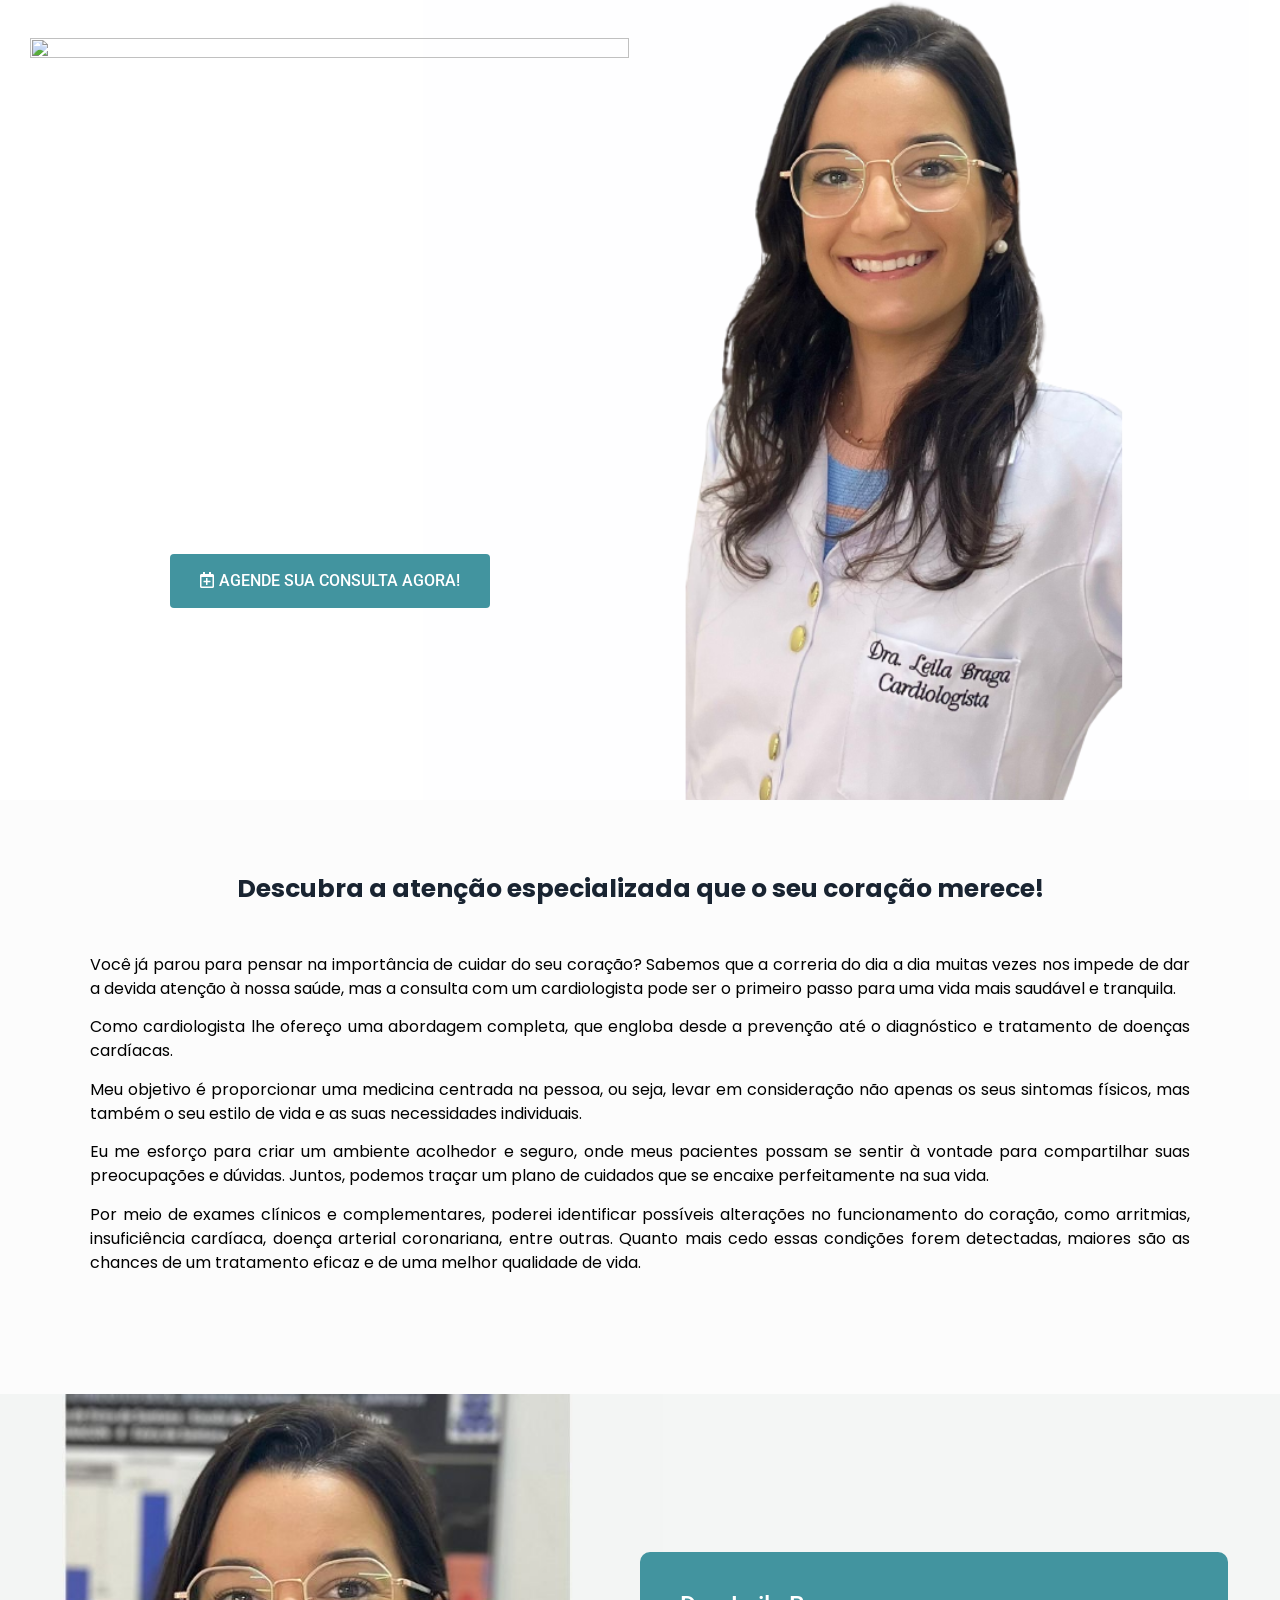
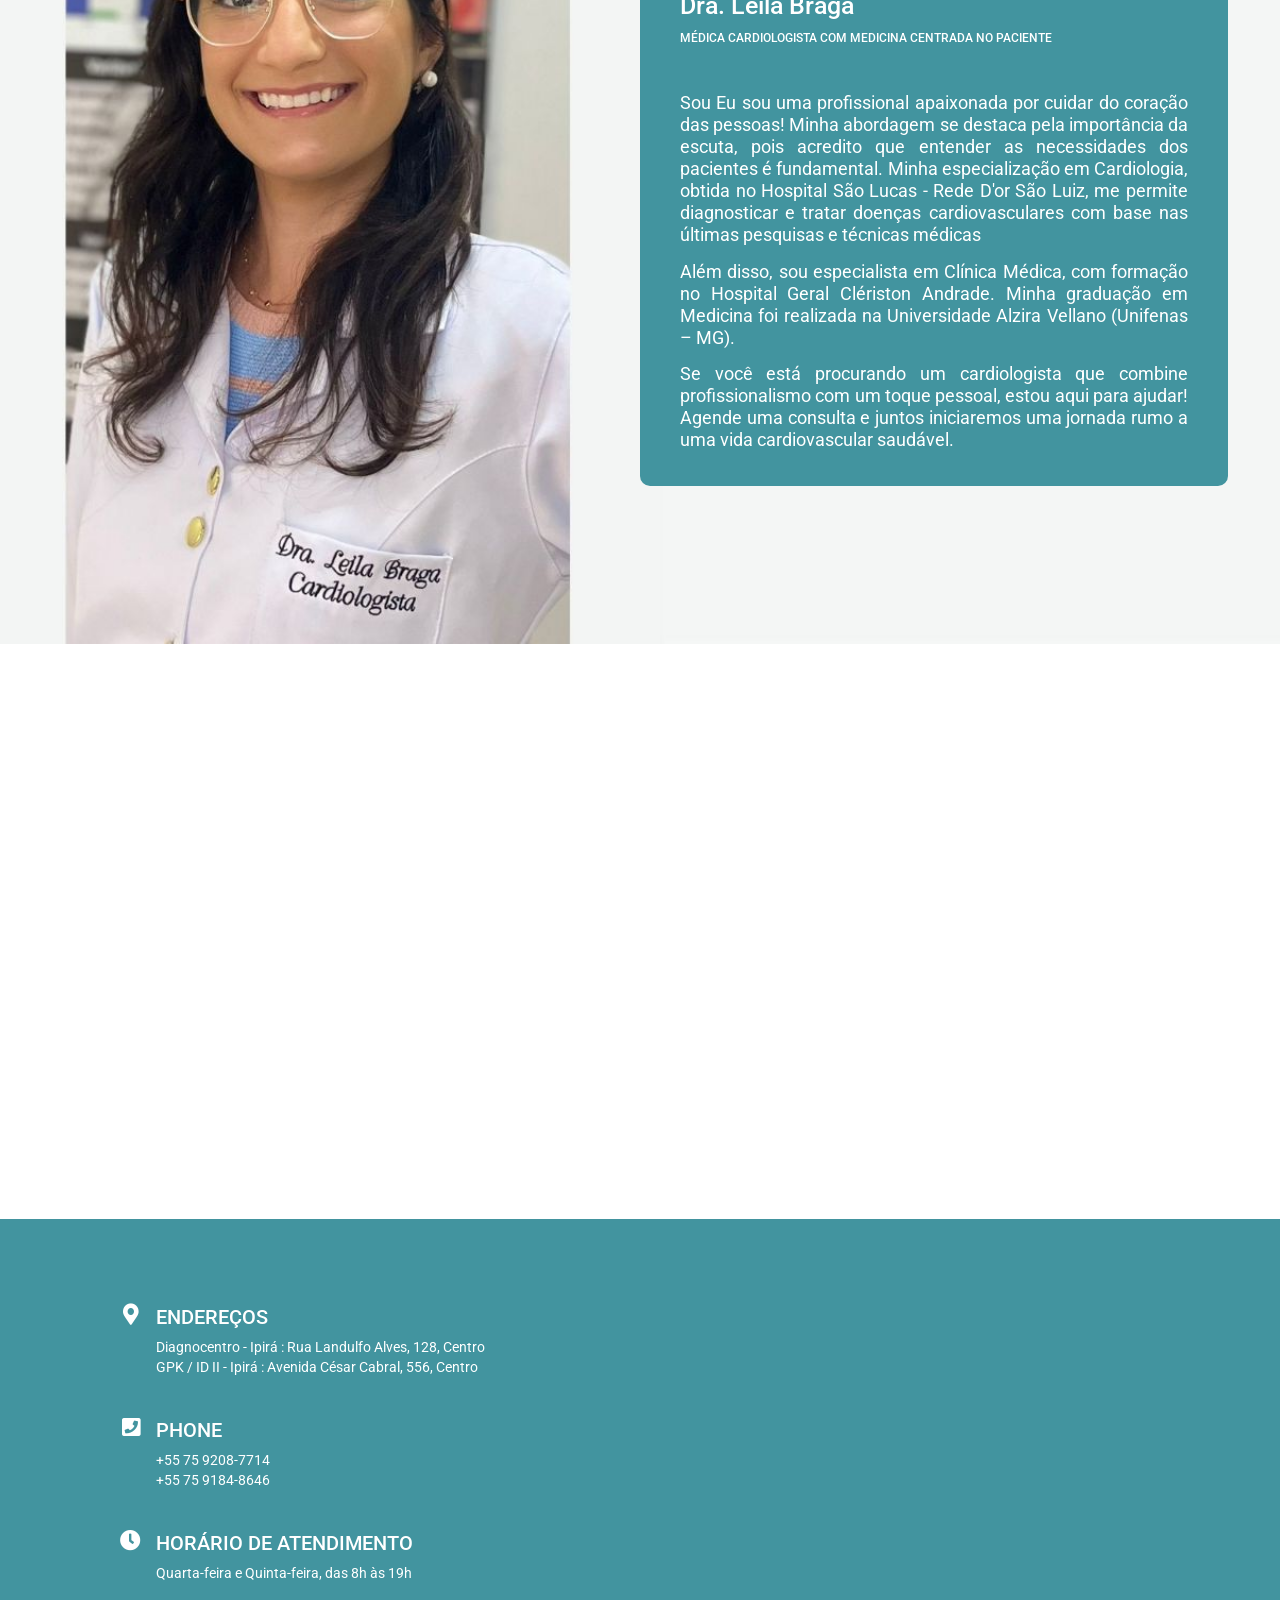
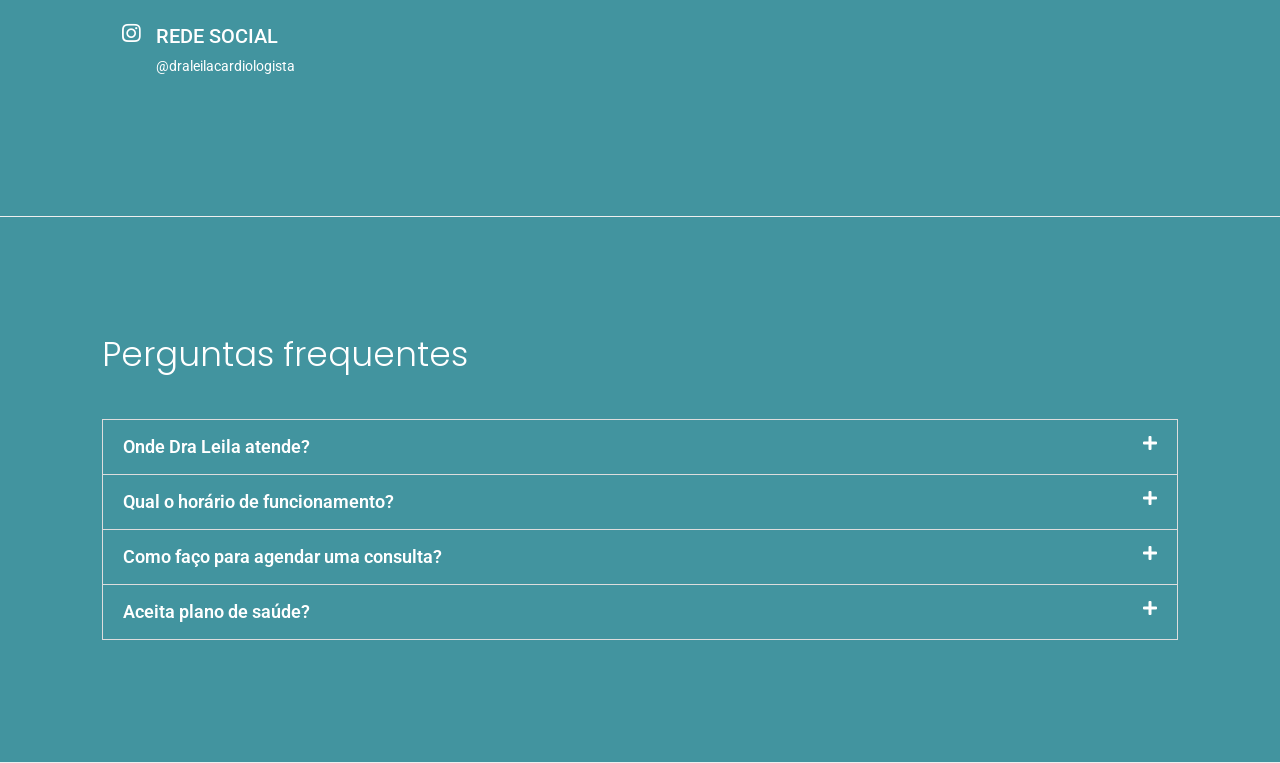
==== index.html @ 4042b824 "added" ====
<!DOCTYPE html>
<html dir="ltr" lang="pt-BR" prefix="og: https://ogp.me/ns#">

<head>
	<meta charset="UTF-8">
	<script>if (navigator.userAgent.match(/MSIE|Internet Explorer/i) || navigator.userAgent.match(/Trident\/7\..*?rv:11/i)) { var href = document.location.href; if (!href.match(/[?&]nowprocket/)) { if (href.indexOf("?") == -1) { if (href.indexOf("#") == -1) { document.location.href = href + "?nowprocket=1" } else { document.location.href = href.replace("#", "?nowprocket=1#") } } else { if (href.indexOf("#") == -1) { document.location.href = href + "&nowprocket=1" } else { document.location.href = href.replace("#", "&nowprocket=1#") } } } }</script>
	<script>class RocketLazyLoadScripts { constructor() { this.triggerEvents = ["keydown", "mousedown", "mousemove", "touchmove", "touchstart", "touchend", "wheel"], this.userEventHandler = this._triggerListener.bind(this), this.touchStartHandler = this._onTouchStart.bind(this), this.touchMoveHandler = this._onTouchMove.bind(this), this.touchEndHandler = this._onTouchEnd.bind(this), this.clickHandler = this._onClick.bind(this), this.interceptedClicks = [], window.addEventListener("pageshow", (e => { this.persisted = e.persisted })), window.addEventListener("DOMContentLoaded", (() => { this._preconnect3rdParties() })), this.delayedScripts = { normal: [], async: [], defer: [] }, this.allJQueries = [] } _addUserInteractionListener(e) { document.hidden ? e._triggerListener() : (this.triggerEvents.forEach((t => window.addEventListener(t, e.userEventHandler, { passive: !0 }))), window.addEventListener("touchstart", e.touchStartHandler, { passive: !0 }), window.addEventListener("mousedown", e.touchStartHandler), document.addEventListener("visibilitychange", e.userEventHandler)) } _removeUserInteractionListener() { this.triggerEvents.forEach((e => window.removeEventListener(e, this.userEventHandler, { passive: !0 }))), document.removeEventListener("visibilitychange", this.userEventHandler) } _onTouchStart(e) { "HTML" !== e.target.tagName && (window.addEventListener("touchend", this.touchEndHandler), window.addEventListener("mouseup", this.touchEndHandler), window.addEventListener("touchmove", this.touchMoveHandler, { passive: !0 }), window.addEventListener("mousemove", this.touchMoveHandler), e.target.addEventListener("click", this.clickHandler), this._renameDOMAttribute(e.target, "onclick", "rocket-onclick")) } _onTouchMove(e) { window.removeEventListener("touchend", this.touchEndHandler), window.removeEventListener("mouseup", this.touchEndHandler), window.removeEventListener("touchmove", this.touchMoveHandler, { passive: !0 }), window.removeEventListener("mousemove", this.touchMoveHandler), e.target.removeEventListener("click", this.clickHandler), this._renameDOMAttribute(e.target, "rocket-onclick", "onclick") } _onTouchEnd(e) { window.removeEventListener("touchend", this.touchEndHandler), window.removeEventListener("mouseup", this.touchEndHandler), window.removeEventListener("touchmove", this.touchMoveHandler, { passive: !0 }), window.removeEventListener("mousemove", this.touchMoveHandler) } _onClick(e) { e.target.removeEventListener("click", this.clickHandler), this._renameDOMAttribute(e.target, "rocket-onclick", "onclick"), this.interceptedClicks.push(e), e.preventDefault(), e.stopPropagation(), e.stopImmediatePropagation() } _replayClicks() { window.removeEventListener("touchstart", this.touchStartHandler, { passive: !0 }), window.removeEventListener("mousedown", this.touchStartHandler), this.interceptedClicks.forEach((e => { e.target.dispatchEvent(new MouseEvent("click", { view: e.view, bubbles: !0, cancelable: !0 })) })) } _renameDOMAttribute(e, t, n) { e.hasAttribute && e.hasAttribute(t) && (event.target.setAttribute(n, event.target.getAttribute(t)), event.target.removeAttribute(t)) } _triggerListener() { this._removeUserInteractionListener(this), "loading" === document.readyState ? document.addEventListener("DOMContentLoaded", this._loadEverythingNow.bind(this)) : this._loadEverythingNow() } _preconnect3rdParties() { let e = []; document.querySelectorAll("script[type=rocketlazyloadscript]").forEach((t => { if (t.hasAttribute("src")) { const n = new URL(t.src).origin; n !== location.origin && e.push({ src: n, crossOrigin: t.crossOrigin || "module" === t.getAttribute("data-rocket-type") }) } })), e = [...new Map(e.map((e => [JSON.stringify(e), e]))).values()], this._batchInjectResourceHints(e, "preconnect") } async _loadEverythingNow() { this.lastBreath = Date.now(), this._delayEventListeners(), this._delayJQueryReady(this), this._handleDocumentWrite(), this._registerAllDelayedScripts(), this._preloadAllScripts(), await this._loadScriptsFromList(this.delayedScripts.normal), await this._loadScriptsFromList(this.delayedScripts.defer), await this._loadScriptsFromList(this.delayedScripts.async); try { await this._triggerDOMContentLoaded(), await this._triggerWindowLoad() } catch (e) { } window.dispatchEvent(new Event("rocket-allScriptsLoaded")), this._replayClicks() } _registerAllDelayedScripts() { document.querySelectorAll("script[type=rocketlazyloadscript]").forEach((e => { e.hasAttribute("src") ? e.hasAttribute("async") && !1 !== e.async ? this.delayedScripts.async.push(e) : e.hasAttribute("defer") && !1 !== e.defer || "module" === e.getAttribute("data-rocket-type") ? this.delayedScripts.defer.push(e) : this.delayedScripts.normal.push(e) : this.delayedScripts.normal.push(e) })) } async _transformScript(e) { return await this._littleBreath(), new Promise((t => { const n = document.createElement("script");[...e.attributes].forEach((e => { let t = e.nodeName; "type" !== t && ("data-rocket-type" === t && (t = "type"), n.setAttribute(t, e.nodeValue)) })), e.hasAttribute("src") ? (n.addEventListener("load", t), n.addEventListener("error", t)) : (n.text = e.text, t()); try { e.parentNode.replaceChild(n, e) } catch (e) { t() } })) } async _loadScriptsFromList(e) { const t = e.shift(); return t ? (await this._transformScript(t), this._loadScriptsFromList(e)) : Promise.resolve() } _preloadAllScripts() { this._batchInjectResourceHints([...this.delayedScripts.normal, ...this.delayedScripts.defer, ...this.delayedScripts.async], "preload") } _batchInjectResourceHints(e, t) { var n = document.createDocumentFragment(); e.forEach((e => { if (e.src) { const i = document.createElement("link"); i.href = e.src, i.rel = t, "preconnect" !== t && (i.as = "script"), e.getAttribute && "module" === e.getAttribute("data-rocket-type") && (i.crossOrigin = !0), e.crossOrigin && (i.crossOrigin = e.crossOrigin), n.appendChild(i) } })), document.head.appendChild(n) } _delayEventListeners() { let e = {}; function t(t, n) { !function (t) { function n(n) { return e[t].eventsToRewrite.indexOf(n) >= 0 ? "rocket-" + n : n } e[t] || (e[t] = { originalFunctions: { add: t.addEventListener, remove: t.removeEventListener }, eventsToRewrite: [] }, t.addEventListener = function () { arguments[0] = n(arguments[0]), e[t].originalFunctions.add.apply(t, arguments) }, t.removeEventListener = function () { arguments[0] = n(arguments[0]), e[t].originalFunctions.remove.apply(t, arguments) }) }(t), e[t].eventsToRewrite.push(n) } function n(e, t) { let n = e[t]; Object.defineProperty(e, t, { get: () => n || function () { }, set(i) { e["rocket" + t] = n = i } }) } t(document, "DOMContentLoaded"), t(window, "DOMContentLoaded"), t(window, "load"), t(window, "pageshow"), t(document, "readystatechange"), n(document, "onreadystatechange"), n(window, "onload"), n(window, "onpageshow") } _delayJQueryReady(e) { let t = window.jQuery; Object.defineProperty(window, "jQuery", { get: () => t, set(n) { if (n && n.fn && !e.allJQueries.includes(n)) { n.fn.ready = n.fn.init.prototype.ready = function (t) { e.domReadyFired ? t.bind(document)(n) : document.addEventListener("rocket-DOMContentLoaded", (() => t.bind(document)(n))) }; const t = n.fn.on; n.fn.on = n.fn.init.prototype.on = function () { if (this[0] === window) { function e(e) { return e.split(" ").map((e => "load" === e || 0 === e.indexOf("load.") ? "rocket-jquery-load" : e)).join(" ") } "string" == typeof arguments[0] || arguments[0] instanceof String ? arguments[0] = e(arguments[0]) : "object" == typeof arguments[0] && Object.keys(arguments[0]).forEach((t => { delete Object.assign(arguments[0], { [e(t)]: arguments[0][t] })[t] })) } return t.apply(this, arguments), this }, e.allJQueries.push(n) } t = n } }) } async _triggerDOMContentLoaded() { this.domReadyFired = !0, await this._littleBreath(), document.dispatchEvent(new Event("rocket-DOMContentLoaded")), await this._littleBreath(), window.dispatchEvent(new Event("rocket-DOMContentLoaded")), await this._littleBreath(), document.dispatchEvent(new Event("rocket-readystatechange")), await this._littleBreath(), document.rocketonreadystatechange && document.rocketonreadystatechange() } async _triggerWindowLoad() { await this._littleBreath(), window.dispatchEvent(new Event("rocket-load")), await this._littleBreath(), window.rocketonload && window.rocketonload(), await this._littleBreath(), this.allJQueries.forEach((e => e(window).trigger("rocket-jquery-load"))), await this._littleBreath(); const e = new Event("rocket-pageshow"); e.persisted = this.persisted, window.dispatchEvent(e), await this._littleBreath(), window.rocketonpageshow && window.rocketonpageshow({ persisted: this.persisted }) } _handleDocumentWrite() { const e = new Map; document.write = document.writeln = function (t) { const n = document.currentScript, i = document.createRange(), r = n.parentElement; let o = e.get(n); void 0 === o && (o = n.nextSibling, e.set(n, o)); const s = document.createDocumentFragment(); i.setStart(s, 0), s.appendChild(i.createContextualFragment(t)), r.insertBefore(s, o) } } async _littleBreath() { Date.now() - this.lastBreath > 45 && (await this._requestAnimFrame(), this.lastBreath = Date.now()) } async _requestAnimFrame() { return document.hidden ? new Promise((e => setTimeout(e))) : new Promise((e => requestAnimationFrame(e))) } static run() { const e = new RocketLazyLoadScripts; e._addUserInteractionListener(e) } } RocketLazyLoadScripts.run();</script>

	<title>Cardiologista - Dra Leila Braga</title>

	<!-- All in One SEO 4.4.0.1 - aioseo.com -->
	<meta name="description"
		content="AGENDE SUA CONSULTA AGORA! Encontre o cuidado especializado que seu coração merece! Sua saúde cardíaca é uma prioridade para mim. Como médica cardiologista, estou aqui para oferecer a você um atendimento de excelência e cuidados personalizados para o seu coração.Entendo a importância de ouvir meus pacientes, compreender suas preocupações e fornecer soluções eficazes. No meu">
	<meta name="robots" content="max-image-preview:large">
	<meta name="generator" content="All in One SEO (AIOSEO) 4.4.0.1">
	<meta property="og:locale" content="pt_BR">
	<meta property="og:site_name" content="Dra Karoliny Ribeiro -">
	<meta property="og:type" content="article">
	<meta property="og:title" content="Cardiologista - Dra Karoliny Ribeiro">
	<meta property="og:description"
		content="AGENDE SUA CONSULTA AGORA! Encontre o cuidado especializado que seu coração merece! Sua saúde cardíaca é uma prioridade para mim. Como médica cardiologista, estou aqui para oferecer a você um atendimento de excelência e cuidados personalizados para o seu coração.Entendo a importância de ouvir meus pacientes, compreender suas preocupações e fornecer soluções eficazes. No meu">
	<meta property="article:published_time" content="2023-06-29T19:36:17+00:00">
	<meta property="article:modified_time" content="2023-06-30T18:51:26+00:00">
	<meta name="twitter:card" content="summary_large_image">
	<meta name="twitter:title" content="Cardiologista - Dra Karoliny Ribeiro">
	<meta name="twitter:description"
		content="AGENDE SUA CONSULTA AGORA! Encontre o cuidado especializado que seu coração merece! Sua saúde cardíaca é uma prioridade para mim. Como médica cardiologista, estou aqui para oferecer a você um atendimento de excelência e cuidados personalizados para o seu coração.Entendo a importância de ouvir meus pacientes, compreender suas preocupações e fornecer soluções eficazes. No meu">
	<script type="application/ld+json" class="aioseo-schema">
			{"@context":"https:\/\/schema.org","@graph":[{"@type":"BreadcrumbList","@id":"https:\/\/drakarolribeiro.com.br\/consulta\/#breadcrumblist","itemListElement":[{"@type":"ListItem","@id":"https:\/\/drakarolribeiro.com.br\/#listItem","position":1,"item":{"@type":"WebPage","@id":"https:\/\/drakarolribeiro.com.br\/","name":"In\u00edcio","description":"Cardiologista em Salvador - BA Voc\u00ea MERECE ter o controle da sua vida. N\u00e3o deixe a sua sa\u00fade te limitar! A minha miss\u00e3o \u00e9 te entregar a sua vida de volta, com muita qualidade, com hipertens\u00e3o e colesterol controlados, bem longe da obesidade! AGENDE SUA CONSULTA AGORA! A sua sa\u00fade n\u00e3o est\u00e1 perdida, voc\u00ea pode","url":"https:\/\/drakarolribeiro.com.br\/"},"nextItem":"https:\/\/drakarolribeiro.com.br\/consulta\/#listItem"},{"@type":"ListItem","@id":"https:\/\/drakarolribeiro.com.br\/consulta\/#listItem","position":2,"item":{"@type":"WebPage","@id":"https:\/\/drakarolribeiro.com.br\/consulta\/","name":"Cardiologista","description":"AGENDE SUA CONSULTA AGORA! Encontre o cuidado especializado que seu cora\u00e7\u00e3o merece! Sua sa\u00fade card\u00edaca \u00e9 uma prioridade para mim. Como m\u00e9dica cardiologista, estou aqui para oferecer a voc\u00ea um atendimento de excel\u00eancia e cuidados personalizados para o seu cora\u00e7\u00e3o.Entendo a import\u00e2ncia de ouvir meus pacientes, compreender suas preocupa\u00e7\u00f5es e fornecer solu\u00e7\u00f5es eficazes. No meu","url":"https:\/\/drakarolribeiro.com.br\/consulta\/"},"previousItem":"https:\/\/drakarolribeiro.com.br\/#listItem"}]},{"@type":"Organization","@id":"https:\/\/drakarolribeiro.com.br\/#organization","name":"Dra Karol Ribeiro","url":"https:\/\/drakarolribeiro.com.br\/"},{"@type":"WebPage","@id":"https:\/\/drakarolribeiro.com.br\/consulta\/#webpage","url":"https:\/\/drakarolribeiro.com.br\/consulta\/","name":"Cardiologista - Dra Karoliny Ribeiro","description":"AGENDE SUA CONSULTA AGORA! Encontre o cuidado especializado que seu cora\u00e7\u00e3o merece! Sua sa\u00fade card\u00edaca \u00e9 uma prioridade para mim. Como m\u00e9dica cardiologista, estou aqui para oferecer a voc\u00ea um atendimento de excel\u00eancia e cuidados personalizados para o seu cora\u00e7\u00e3o.Entendo a import\u00e2ncia de ouvir meus pacientes, compreender suas preocupa\u00e7\u00f5es e fornecer solu\u00e7\u00f5es eficazes. No meu","inLanguage":"pt-BR","isPartOf":{"@id":"https:\/\/drakarolribeiro.com.br\/#website"},"breadcrumb":{"@id":"https:\/\/drakarolribeiro.com.br\/consulta\/#breadcrumblist"},"datePublished":"2023-06-29T19:36:17-03:00","dateModified":"2023-06-30T18:51:26-03:00"},{"@type":"WebSite","@id":"https:\/\/drakarolribeiro.com.br\/#website","url":"https:\/\/drakarolribeiro.com.br\/","name":"Dra Karol Ribeiro","inLanguage":"pt-BR","publisher":{"@id":"https:\/\/drakarolribeiro.com.br\/#organization"}}]}
		</script>
	<!-- All in One SEO -->

	<link rel="dns-prefetch" href="//www.googletagmanager.com">
	<script type="rocketlazyloadscript">
window._wpemojiSettings = {"baseUrl":"https:\/\/s.w.org\/images\/core\/emoji\/14.0.0\/72x72\/","ext":".png","svgUrl":"https:\/\/s.w.org\/images\/core\/emoji\/14.0.0\/svg\/","svgExt":".svg","source":{"concatemoji":"https:\/\/drakarolribeiro.com.br\/wp-includes\/js\/wp-emoji-release.min.js?ver=6.2.2"}};
/*! This file is auto-generated */
!function(e,a,t){var n,r,o,i=a.createElement("canvas"),p=i.getContext&&i.getContext("2d");function s(e,t){p.clearRect(0,0,i.width,i.height),p.fillText(e,0,0);e=i.toDataURL();return p.clearRect(0,0,i.width,i.height),p.fillText(t,0,0),e===i.toDataURL()}function c(e){var t=a.createElement("script");t.src=e,t.defer=t.type="text/javascript",a.getElementsByTagName("head")[0].appendChild(t)}for(o=Array("flag","emoji"),t.supports={everything:!0,everythingExceptFlag:!0},r=0;r<o.length;r++)t.supports[o[r]]=function(e){if(p&&p.fillText)switch(p.textBaseline="top",p.font="600 32px Arial",e){case"flag":return s("\ud83c\udff3\ufe0f\u200d\u26a7\ufe0f","\ud83c\udff3\ufe0f\u200b\u26a7\ufe0f")?!1:!s("\ud83c\uddfa\ud83c\uddf3","\ud83c\uddfa\u200b\ud83c\uddf3")&&!s("\ud83c\udff4\udb40\udc67\udb40\udc62\udb40\udc65\udb40\udc6e\udb40\udc67\udb40\udc7f","\ud83c\udff4\u200b\udb40\udc67\u200b\udb40\udc62\u200b\udb40\udc65\u200b\udb40\udc6e\u200b\udb40\udc67\u200b\udb40\udc7f");case"emoji":return!s("\ud83e\udef1\ud83c\udffb\u200d\ud83e\udef2\ud83c\udfff","\ud83e\udef1\ud83c\udffb\u200b\ud83e\udef2\ud83c\udfff")}return!1}(o[r]),t.supports.everything=t.supports.everything&&t.supports[o[r]],"flag"!==o[r]&&(t.supports.everythingExceptFlag=t.supports.everythingExceptFlag&&t.supports[o[r]]);t.supports.everythingExceptFlag=t.supports.everythingExceptFlag&&!t.supports.flag,t.DOMReady=!1,t.readyCallback=function(){t.DOMReady=!0},t.supports.everything||(n=function(){t.readyCallback()},a.addEventListener?(a.addEventListener("DOMContentLoaded",n,!1),e.addEventListener("load",n,!1)):(e.attachEvent("onload",n),a.attachEvent("onreadystatechange",function(){"complete"===a.readyState&&t.readyCallback()})),(e=t.source||{}).concatemoji?c(e.concatemoji):e.wpemoji&&e.twemoji&&(c(e.twemoji),c(e.wpemoji)))}(window,document,window._wpemojiSettings);
</script>
	<style>
		img.wp-smiley,
		img.emoji {
			display: inline !important;
			border: none !important;
			box-shadow: none !important;
			height: 1em !important;
			width: 1em !important;
			margin: 0 0.07em !important;
			vertical-align: -0.1em !important;
			background: none !important;
			padding: 0 !important;
		}
	</style>
	<link rel="stylesheet" id="wp-block-library-css" href="css/style.min_1.css" media="all">
	<style id="joinchat-button-style-inline-css">
		.wp-block-joinchat-button {
			border: none !important;
			text-align: center
		}

		.wp-block-joinchat-button figure {
			display: table;
			margin: 0 auto;
			padding: 0
		}

		.wp-block-joinchat-button figcaption {
			font: normal normal 400 .6em/2em var(--wp--preset--font-family--system-font, sans-serif);
			margin: 0;
			padding: 0
		}

		.wp-block-joinchat-button .joinchat-button__qr {
			background-color: #fff;
			border: 6px solid #25d366;
			border-radius: 30px;
			box-sizing: content-box;
			display: block;
			height: 200px;
			margin: auto;
			overflow: hidden;
			padding: 10px;
			width: 200px
		}

		.wp-block-joinchat-button .joinchat-button__qr canvas,
		.wp-block-joinchat-button .joinchat-button__qr img {
			display: block;
			margin: auto
		}

		.wp-block-joinchat-button .joinchat-button__link {
			align-items: center;
			background-color: #25d366;
			border: 6px solid #25d366;
			border-radius: 30px;
			display: inline-flex;
			flex-flow: row nowrap;
			justify-content: center;
			line-height: 1.25em;
			margin: 0 auto;
			text-decoration: none
		}

		.wp-block-joinchat-button .joinchat-button__link:before {
			background: transparent var(--joinchat-ico) no-repeat center;
			background-size: 100%;
			content: "";
			display: block;
			height: 1.5em;
			margin: -.75em .75em -.75em 0;
			width: 1.5em
		}

		.wp-block-joinchat-button figure+.joinchat-button__link {
			margin-top: 10px
		}

		@media (orientation:landscape)and (min-height:481px),
		(orientation:portrait)and (min-width:481px) {
			.wp-block-joinchat-button.joinchat-button--qr-only figure+.joinchat-button__link {
				display: none
			}
		}

		@media (max-width:480px),
		(orientation:landscape)and (max-height:480px) {
			.wp-block-joinchat-button figure {
				display: none
			}
		}
	</style>
	<link rel="stylesheet" id="classic-theme-styles-css" href="css/classic-themes.min.css" media="all">
	<style id="global-styles-inline-css">
		body {
			--wp--preset--color--black: #000000;
			--wp--preset--color--cyan-bluish-gray: #abb8c3;
			--wp--preset--color--white: #ffffff;
			--wp--preset--color--pale-pink: #f78da7;
			--wp--preset--color--vivid-red: #cf2e2e;
			--wp--preset--color--luminous-vivid-orange: #ff6900;
			--wp--preset--color--luminous-vivid-amber: #fcb900;
			--wp--preset--color--light-green-cyan: #7bdcb5;
			--wp--preset--color--vivid-green-cyan: #00d084;
			--wp--preset--color--pale-cyan-blue: #8ed1fc;
			--wp--preset--color--vivid-cyan-blue: #0693e3;
			--wp--preset--color--vivid-purple: #9b51e0;
			--wp--preset--gradient--vivid-cyan-blue-to-vivid-purple: linear-gradient(135deg, rgba(6, 147, 227, 1) 0%, rgb(155, 81, 224) 100%);
			--wp--preset--gradient--light-green-cyan-to-vivid-green-cyan: linear-gradient(135deg, rgb(122, 220, 180) 0%, rgb(0, 208, 130) 100%);
			--wp--preset--gradient--luminous-vivid-amber-to-luminous-vivid-orange: linear-gradient(135deg, rgba(252, 185, 0, 1) 0%, rgba(255, 105, 0, 1) 100%);
			--wp--preset--gradient--luminous-vivid-orange-to-vivid-red: linear-gradient(135deg, rgba(255, 105, 0, 1) 0%, rgb(207, 46, 46) 100%);
			--wp--preset--gradient--very-light-gray-to-cyan-bluish-gray: linear-gradient(135deg, rgb(238, 238, 238) 0%, rgb(169, 184, 195) 100%);
			--wp--preset--gradient--cool-to-warm-spectrum: linear-gradient(135deg, rgb(74, 234, 220) 0%, rgb(151, 120, 209) 20%, rgb(207, 42, 186) 40%, rgb(238, 44, 130) 60%, rgb(251, 105, 98) 80%, rgb(254, 248, 76) 100%);
			--wp--preset--gradient--blush-light-purple: linear-gradient(135deg, rgb(255, 206, 236) 0%, rgb(152, 150, 240) 100%);
			--wp--preset--gradient--blush-bordeaux: linear-gradient(135deg, rgb(254, 205, 165) 0%, rgb(254, 45, 45) 50%, rgb(107, 0, 62) 100%);
			--wp--preset--gradient--luminous-dusk: linear-gradient(135deg, rgb(255, 203, 112) 0%, rgb(199, 81, 192) 50%, rgb(65, 88, 208) 100%);
			--wp--preset--gradient--pale-ocean: linear-gradient(135deg, rgb(255, 245, 203) 0%, rgb(182, 227, 212) 50%, rgb(51, 167, 181) 100%);
			--wp--preset--gradient--electric-grass: linear-gradient(135deg, rgb(202, 248, 128) 0%, rgb(113, 206, 126) 100%);
			--wp--preset--gradient--midnight: linear-gradient(135deg, rgb(2, 3, 129) 0%, rgb(40, 116, 252) 100%);
			--wp--preset--duotone--dark-grayscale: url('consulta.html#wp-duotone-dark-grayscale');
			--wp--preset--duotone--grayscale: url('consulta.html#wp-duotone-grayscale');
			--wp--preset--duotone--purple-yellow: url('consulta.html#wp-duotone-purple-yellow');
			--wp--preset--duotone--blue-red: url('consulta.html#wp-duotone-blue-red');
			--wp--preset--duotone--midnight: url('consulta.html#wp-duotone-midnight');
			--wp--preset--duotone--magenta-yellow: url('consulta.html#wp-duotone-magenta-yellow');
			--wp--preset--duotone--purple-green: url('consulta.html#wp-duotone-purple-green');
			--wp--preset--duotone--blue-orange: url('consulta.html#wp-duotone-blue-orange');
			--wp--preset--font-size--small: 13px;
			--wp--preset--font-size--medium: 20px;
			--wp--preset--font-size--large: 36px;
			--wp--preset--font-size--x-large: 42px;
			--wp--preset--spacing--20: 0.44rem;
			--wp--preset--spacing--30: 0.67rem;
			--wp--preset--spacing--40: 1rem;
			--wp--preset--spacing--50: 1.5rem;
			--wp--preset--spacing--60: 2.25rem;
			--wp--preset--spacing--70: 3.38rem;
			--wp--preset--spacing--80: 5.06rem;
			--wp--preset--shadow--natural: 6px 6px 9px rgba(0, 0, 0, 0.2);
			--wp--preset--shadow--deep: 12px 12px 50px rgba(0, 0, 0, 0.4);
			--wp--preset--shadow--sharp: 6px 6px 0px rgba(0, 0, 0, 0.2);
			--wp--preset--shadow--outlined: 6px 6px 0px -3px rgba(255, 255, 255, 1), 6px 6px rgba(0, 0, 0, 1);
			--wp--preset--shadow--crisp: 6px 6px 0px rgba(0, 0, 0, 1);
		}

		:where(.is-layout-flex) {
			gap: 0.5em;
		}

		body .is-layout-flow>.alignleft {
			float: left;
			margin-inline-start: 0;
			margin-inline-end: 2em;
		}

		body .is-layout-flow>.alignright {
			float: right;
			margin-inline-start: 2em;
			margin-inline-end: 0;
		}

		body .is-layout-flow>.aligncenter {
			margin-left: auto !important;
			margin-right: auto !important;
		}

		body .is-layout-constrained>.alignleft {
			float: left;
			margin-inline-start: 0;
			margin-inline-end: 2em;
		}

		body .is-layout-constrained>.alignright {
			float: right;
			margin-inline-start: 2em;
			margin-inline-end: 0;
		}

		body .is-layout-constrained>.aligncenter {
			margin-left: auto !important;
			margin-right: auto !important;
		}

		body .is-layout-constrained> :where(:not(.alignleft):not(.alignright):not(.alignfull)) {
			max-width: var(--wp--style--global--content-size);
			margin-left: auto !important;
			margin-right: auto !important;
		}

		body .is-layout-constrained>.alignwide {
			max-width: var(--wp--style--global--wide-size);
		}

		body .is-layout-flex {
			display: flex;
		}

		body .is-layout-flex {
			flex-wrap: wrap;
			align-items: center;
		}

		body .is-layout-flex>* {
			margin: 0;
		}

		:where(.wp-block-columns.is-layout-flex) {
			gap: 2em;
		}

		.has-black-color {
			color: var(--wp--preset--color--black) !important;
		}

		.has-cyan-bluish-gray-color {
			color: var(--wp--preset--color--cyan-bluish-gray) !important;
		}

		.has-white-color {
			color: var(--wp--preset--color--white) !important;
		}

		.has-pale-pink-color {
			color: var(--wp--preset--color--pale-pink) !important;
		}

		.has-vivid-red-color {
			color: var(--wp--preset--color--vivid-red) !important;
		}

		.has-luminous-vivid-orange-color {
			color: var(--wp--preset--color--luminous-vivid-orange) !important;
		}

		.has-luminous-vivid-amber-color {
			color: var(--wp--preset--color--luminous-vivid-amber) !important;
		}

		.has-light-green-cyan-color {
			color: var(--wp--preset--color--light-green-cyan) !important;
		}

		.has-vivid-green-cyan-color {
			color: var(--wp--preset--color--vivid-green-cyan) !important;
		}

		.has-pale-cyan-blue-color {
			color: var(--wp--preset--color--pale-cyan-blue) !important;
		}

		.has-vivid-cyan-blue-color {
			color: var(--wp--preset--color--vivid-cyan-blue) !important;
		}

		.has-vivid-purple-color {
			color: var(--wp--preset--color--vivid-purple) !important;
		}

		.has-black-background-color {
			background-color: var(--wp--preset--color--black) !important;
		}

		.has-cyan-bluish-gray-background-color {
			background-color: var(--wp--preset--color--cyan-bluish-gray) !important;
		}

		.has-white-background-color {
			background-color: var(--wp--preset--color--white) !important;
		}

		.has-pale-pink-background-color {
			background-color: var(--wp--preset--color--pale-pink) !important;
		}

		.has-vivid-red-background-color {
			background-color: var(--wp--preset--color--vivid-red) !important;
		}

		.has-luminous-vivid-orange-background-color {
			background-color: var(--wp--preset--color--luminous-vivid-orange) !important;
		}

		.has-luminous-vivid-amber-background-color {
			background-color: var(--wp--preset--color--luminous-vivid-amber) !important;
		}

		.has-light-green-cyan-background-color {
			background-color: var(--wp--preset--color--light-green-cyan) !important;
		}

		.has-vivid-green-cyan-background-color {
			background-color: var(--wp--preset--color--vivid-green-cyan) !important;
		}

		.has-pale-cyan-blue-background-color {
			background-color: var(--wp--preset--color--pale-cyan-blue) !important;
		}

		.has-vivid-cyan-blue-background-color {
			background-color: var(--wp--preset--color--vivid-cyan-blue) !important;
		}

		.has-vivid-purple-background-color {
			background-color: var(--wp--preset--color--vivid-purple) !important;
		}

		.has-black-border-color {
			border-color: var(--wp--preset--color--black) !important;
		}

		.has-cyan-bluish-gray-border-color {
			border-color: var(--wp--preset--color--cyan-bluish-gray) !important;
		}

		.has-white-border-color {
			border-color: var(--wp--preset--color--white) !important;
		}

		.has-pale-pink-border-color {
			border-color: var(--wp--preset--color--pale-pink) !important;
		}

		.has-vivid-red-border-color {
			border-color: var(--wp--preset--color--vivid-red) !important;
		}

		.has-luminous-vivid-orange-border-color {
			border-color: var(--wp--preset--color--luminous-vivid-orange) !important;
		}

		.has-luminous-vivid-amber-border-color {
			border-color: var(--wp--preset--color--luminous-vivid-amber) !important;
		}

		.has-light-green-cyan-border-color {
			border-color: var(--wp--preset--color--light-green-cyan) !important;
		}

		.has-vivid-green-cyan-border-color {
			border-color: var(--wp--preset--color--vivid-green-cyan) !important;
		}

		.has-pale-cyan-blue-border-color {
			border-color: var(--wp--preset--color--pale-cyan-blue) !important;
		}

		.has-vivid-cyan-blue-border-color {
			border-color: var(--wp--preset--color--vivid-cyan-blue) !important;
		}

		.has-vivid-purple-border-color {
			border-color: var(--wp--preset--color--vivid-purple) !important;
		}

		.has-vivid-cyan-blue-to-vivid-purple-gradient-background {
			background: var(--wp--preset--gradient--vivid-cyan-blue-to-vivid-purple) !important;
		}

		.has-light-green-cyan-to-vivid-green-cyan-gradient-background {
			background: var(--wp--preset--gradient--light-green-cyan-to-vivid-green-cyan) !important;
		}

		.has-luminous-vivid-amber-to-luminous-vivid-orange-gradient-background {
			background: var(--wp--preset--gradient--luminous-vivid-amber-to-luminous-vivid-orange) !important;
		}

		.has-luminous-vivid-orange-to-vivid-red-gradient-background {
			background: var(--wp--preset--gradient--luminous-vivid-orange-to-vivid-red) !important;
		}

		.has-very-light-gray-to-cyan-bluish-gray-gradient-background {
			background: var(--wp--preset--gradient--very-light-gray-to-cyan-bluish-gray) !important;
		}

		.has-cool-to-warm-spectrum-gradient-background {
			background: var(--wp--preset--gradient--cool-to-warm-spectrum) !important;
		}

		.has-blush-light-purple-gradient-background {
			background: var(--wp--preset--gradient--blush-light-purple) !important;
		}

		.has-blush-bordeaux-gradient-background {
			background: var(--wp--preset--gradient--blush-bordeaux) !important;
		}

		.has-luminous-dusk-gradient-background {
			background: var(--wp--preset--gradient--luminous-dusk) !important;
		}

		.has-pale-ocean-gradient-background {
			background: var(--wp--preset--gradient--pale-ocean) !important;
		}

		.has-electric-grass-gradient-background {
			background: var(--wp--preset--gradient--electric-grass) !important;
		}

		.has-midnight-gradient-background {
			background: var(--wp--preset--gradient--midnight) !important;
		}

		.has-small-font-size {
			font-size: var(--wp--preset--font-size--small) !important;
		}

		.has-medium-font-size {
			font-size: var(--wp--preset--font-size--medium) !important;
		}

		.has-large-font-size {
			font-size: var(--wp--preset--font-size--large) !important;
		}

		.has-x-large-font-size {
			font-size: var(--wp--preset--font-size--x-large) !important;
		}

		.wp-block-navigation a:where(:not(.wp-element-button)) {
			color: inherit;
		}

		:where(.wp-block-columns.is-layout-flex) {
			gap: 2em;
		}

		.wp-block-pullquote {
			font-size: 1.5em;
			line-height: 1.6;
		}
	</style>
	<link rel="stylesheet" id="bookly-ladda.min.css-css" href="css/ladda.min.css" media="all">
	<link data-minify="1" rel="stylesheet" id="bookly-picker.classic.css-css" href="css/picker.classic.css" media="all">
	<link data-minify="1" rel="stylesheet" id="bookly-picker.classic.date.css-css" href="css/picker.classic.date.css"
		media="all">
	<link data-minify="1" rel="stylesheet" id="bookly-intlTelInput.css-css" href="css/intlTelInput.css" media="all">
	<link data-minify="1" rel="stylesheet" id="bookly-bookly-main.css-css" href="css/bookly-main.css" media="all">
	<link rel="stylesheet" id="hello-elementor-css" href="css/style.min.css" media="all">
	<link rel="stylesheet" id="hello-elementor-theme-style-css" href="css/theme.min.css" media="all">
	<link rel="stylesheet" id="elementor-frontend-css" href="css/frontend-lite.min.css" media="all">
	<link rel="stylesheet" id="elementor-post-5-css" href="css/post-5.css" media="all">
	<link data-minify="1" rel="stylesheet" id="elementor-icons-css" href="css/elementor-icons.min.css" media="all">
	<link rel="stylesheet" id="swiper-css" href="css/swiper.min.css" media="all">
	<link rel="stylesheet" id="elementor-pro-css" href="css/frontend-lite.min_1.css" media="all">
	<link rel="stylesheet" id="elementor-global-css" href="css/global.css" media="all">
	<link rel="stylesheet" id="elementor-post-302-css" href="css/post-302.css" media="all">
	<link rel="stylesheet" id="elementor-post-56-css" href="css/post-56.css" media="all">
	<link rel="stylesheet" id="joinchat-css" href="css/joinchat-btn.min.css" media="all">
	<style id="rocket-lazyload-inline-css">
		.rll-youtube-player {
			position: relative;
			padding-bottom: 56.23%;
			height: 0;
			overflow: hidden;
			max-width: 100%;
		}

		.rll-youtube-player:focus-within {
			outline: 2px solid currentColor;
			outline-offset: 5px;
		}

		.rll-youtube-player iframe {
			position: absolute;
			top: 0;
			left: 0;
			width: 100%;
			height: 100%;
			z-index: 100;
			background: 0 0
		}

		.rll-youtube-player img {
			bottom: 0;
			display: block;
			left: 0;
			margin: auto;
			max-width: 100%;
			width: 100%;
			position: absolute;
			right: 0;
			top: 0;
			border: none;
			height: auto;
			-webkit-transition: .4s all;
			-moz-transition: .4s all;
			transition: .4s all
		}

		.rll-youtube-player img:hover {
			-webkit-filter: brightness(75%)
		}

		.rll-youtube-player .play {
			height: 100%;
			width: 100%;
			left: 0;
			top: 0;
			position: absolute;
			background: url(images/youtube.png) no-repeat center;
			background-color: transparent !important;
			cursor: pointer;
			border: none;
		}
	</style>
	<link rel="stylesheet" id="google-fonts-1-css"
		href="https://fonts.googleapis.com/css?family=Roboto%3A100%2C100italic%2C200%2C200italic%2C300%2C300italic%2C400%2C400italic%2C500%2C500italic%2C600%2C600italic%2C700%2C700italic%2C800%2C800italic%2C900%2C900italic%7CRoboto+Slab%3A100%2C100italic%2C200%2C200italic%2C300%2C300italic%2C400%2C400italic%2C500%2C500italic%2C600%2C600italic%2C700%2C700italic%2C800%2C800italic%2C900%2C900italic%7CPoppins%3A100%2C100italic%2C200%2C200italic%2C300%2C300italic%2C400%2C400italic%2C500%2C500italic%2C600%2C600italic%2C700%2C700italic%2C800%2C800italic%2C900%2C900italic&amp;display=swap&amp;ver=6.2.2"
		media="all">
	<link rel="stylesheet" id="elementor-icons-shared-0-css" href="css/fontawesome.min.css" media="all">
	<link data-minify="1" rel="stylesheet" id="elementor-icons-fa-regular-css" href="css/regular.min.css" media="all">
	<link data-minify="1" rel="stylesheet" id="elementor-icons-fa-solid-css" href="css/solid.min.css" media="all">
	<link data-minify="1" rel="stylesheet" id="elementor-icons-fa-brands-css" href="css/brands.min.css" media="all">
	<link rel="preconnect" href="https://fonts.gstatic.com/" crossorigin>
	<script type="rocketlazyloadscript" src="js/jquery.min.js" id="jquery-core-js" defer></script>
	<script type="rocketlazyloadscript" src="js/jquery-migrate.min.js" id="jquery-migrate-js" defer></script>
	<script type="rocketlazyloadscript" src="js/spin.min.js" id="bookly-spin.min.js-js" defer></script>
	<script id="bookly-globals-js-extra">
		var BooklyL10nGlobal = { "csrf_token": "d892b8df0c", "ajax_url_backend": "https:\/\/drakarolribeiro.com.br\/wp-admin\/admin-ajax.php", "ajax_url_frontend": "https:\/\/drakarolribeiro.com.br\/wp-admin\/admin-ajax.php", "mjsTimeFormat": "h:mm a", "datePicker": { "format": "MMMM D, YYYY", "monthNames": ["janeiro", "fevereiro", "mar\u00e7o", "abril", "maio", "junho", "julho", "agosto", "setembro", "outubro", "novembro", "dezembro"], "daysOfWeek": ["dom", "seg", "ter", "qua", "qui", "sex", "s\u00e1b"], "firstDay": 1, "monthNamesShort": ["jan", "fev", "mar", "abr", "maio", "jun", "jul", "ago", "set", "out", "nov", "dez"], "dayNames": ["domingo", "segunda-feira", "ter\u00e7a-feira", "quarta-feira", "quinta-feira", "sexta-feira", "s\u00e1bado"], "dayNamesShort": ["dom", "seg", "ter", "qua", "qui", "sex", "s\u00e1b"], "meridiem": { "am": "am", "pm": "pm", "AM": "AM", "PM": "PM" } }, "dateRange": { "format": "MMMM D, YYYY", "applyLabel": "Aplicar", "cancelLabel": "Cancelar", "fromLabel": "De", "toLabel": "At\u00e9", "customRangeLabel": "Intervalo personalizado", "tomorrow": "Amanh\u00e3", "today": "Hoje", "yesterday": "Ontem", "last_7": "\u00daltimos 7 dias", "last_30": "\u00daltimos 30 dias", "next_7": "Next 7 days", "next_30": "Next 30 days", "thisMonth": "Neste m\u00eas", "nextMonth": "Pr\u00f3ximo m\u00eas", "firstDay": 1 }, "addons": [], "cloud_products": "", "data": {} };
	</script>
	<script type="rocketlazyloadscript" src="js/ladda.min.js" id="bookly-ladda.min.js-js" defer></script>
	<script type="rocketlazyloadscript" src="js/moment.min.js" id="bookly-moment.min.js-js" defer></script>
	<script type="rocketlazyloadscript" src="js/hammer.min.js" id="bookly-hammer.min.js-js" defer></script>
	<script type="rocketlazyloadscript" src="js/jquery.hammer.min.js" id="bookly-jquery.hammer.min.js-js"
		defer></script>
	<script type="rocketlazyloadscript" data-minify="1" src="js/picker.js" id="bookly-picker.js-js" defer></script>
	<script type="rocketlazyloadscript" data-minify="1" src="js/picker.date.js" id="bookly-picker.date.js-js"
		defer></script>
	<script id="bookly-bookly.min.js-js-extra">
		var BooklyL10n = { "ajaxurl": "https:\/\/drakarolribeiro.com.br\/wp-admin\/admin-ajax.php", "csrf_token": "d892b8df0c", "today": "Hoje", "months": ["janeiro", "fevereiro", "mar\u00e7o", "abril", "maio", "junho", "julho", "agosto", "setembro", "outubro", "novembro", "dezembro"], "days": ["domingo", "segunda-feira", "ter\u00e7a-feira", "quarta-feira", "quinta-feira", "sexta-feira", "s\u00e1bado"], "daysShort": ["dom", "seg", "ter", "qua", "qui", "sex", "s\u00e1b"], "monthsShort": ["jan", "fev", "mar", "abr", "maio", "jun", "jul", "ago", "set", "out", "nov", "dez"], "nextMonth": "Pr\u00f3ximo m\u00eas", "prevMonth": "M\u00eas anterior", "show_more": "Mostrar mais", "sessionHasExpired": "Your session has expired. Please press \"Ok\" to refresh the page" };
	</script>
	<script type="rocketlazyloadscript" src="js/bookly.min.js" id="bookly-bookly.min.js-js" defer></script>
	<script type="rocketlazyloadscript" src="js/intlTelInput.min.js" id="bookly-intlTelInput.min.js-js" defer></script>

	<!-- Snippet do Google Analytics adicionado pelo Site Kit -->
	<script type="rocketlazyloadscript" src="https://www.googletagmanager.com/gtag/js?id=UA-265993757-1"
		id="google_gtagjs-js" async></script>
	<script type="rocketlazyloadscript" id="google_gtagjs-js-after">
window.dataLayer = window.dataLayer || [];function gtag(){dataLayer.push(arguments);}
gtag('set', 'linker', {"domains":["drakarolribeiro.com.br"]} );
gtag("js", new Date());
gtag("set", "developer_id.dZTNiMT", true);
gtag("config", "UA-265993757-1", {"anonymize_ip":true});
gtag("config", "AW-10806275094");
gtag("config", "GT-MKRV6T9");
</script>

	<!-- Finalizar o snippet do Google Analytics adicionado pelo Site Kit -->
	<link rel="https://api.w.org/" href="https://drakarolribeiro.com.br/wp-json/">
	<link rel="alternate" type="application/json" href="https://drakarolribeiro.com.br/wp-json/wp/v2/pages/302">
	<link rel="EditURI" type="application/rsd+xml" title="RSD" href="https://drakarolribeiro.com.br/xmlrpc.php?rsd">
	<link rel="wlwmanifest" type="application/wlwmanifest+xml"
		href="https://drakarolribeiro.com.br/wp-includes/wlwmanifest.xml">
	<meta name="generator" content="WordPress 6.2.2">
	<link rel="shortlink" href="https://drakarolribeiro.com.br/?p=302">
	<link rel="alternate" type="application/json+oembed"
		href="https://drakarolribeiro.com.br/wp-json/oembed/1.0/embed?url=https%3A%2F%2Fdrakarolribeiro.com.br%2Fconsulta%2F">
	<link rel="alternate" type="text/xml+oembed"
		href="https://drakarolribeiro.com.br/wp-json/oembed/1.0/embed?url=https%3A%2F%2Fdrakarolribeiro.com.br%2Fconsulta%2F&#038;format=xml">
	<meta name="generator" content="Site Kit by Google 1.104.0">
	<meta name="generator"
		content="Elementor 3.14.1; features: e_dom_optimization, e_optimized_assets_loading, e_optimized_css_loading, a11y_improvements, additional_custom_breakpoints; settings: css_print_method-external, google_font-enabled, font_display-swap">
	<!-- Google Tag Manager -->
	<script type="rocketlazyloadscript">(function(w,d,s,l,i){w[l]=w[l]||[];w[l].push({'gtm.start':
new Date().getTime(),event:'gtm.js'});var f=d.getElementsByTagName(s)[0],
j=d.createElement(s),dl=l!='dataLayer'?'&l='+l:'';j.async=true;j.src=
'https://www.googletagmanager.com/gtm.js?id='+i+dl;f.parentNode.insertBefore(j,f);
})(window,document,'script','dataLayer','GTM-KC5DBLC');</script>
	<!-- End Google Tag Manager -->

	<!-- Snippet do Gerenciador de Tags do Google adicionado pelo Site Kit -->
	<script type="rocketlazyloadscript">
			( function( w, d, s, l, i ) {
				w[l] = w[l] || [];
				w[l].push( {'gtm.start': new Date().getTime(), event: 'gtm.js'} );
				var f = d.getElementsByTagName( s )[0],
					j = d.createElement( s ), dl = l != 'dataLayer' ? '&l=' + l : '';
				j.async = true;
				j.src = 'https://www.googletagmanager.com/gtm.js?id=' + i + dl;
				f.parentNode.insertBefore( j, f );
			} )( window, document, 'script', 'dataLayer', 'GTM-MZBQ7CP' );
			
</script>

	<!-- Finalizar o snippet do Gerenciador de Tags do Google adicionado pelo Site Kit -->
	<link rel="icon" href="images/LOGOTIPO-3-Karoliny-Ribeiro-150x150.png" sizes="32x32">
	<link rel="icon" href="images/LOGOTIPO-3-Karoliny-Ribeiro-300x300.png" sizes="192x192">
	<link rel="apple-touch-icon" href="images/LOGOTIPO-3-Karoliny-Ribeiro-300x300.png">
	<meta name="msapplication-TileImage"
		content="https://drakarolribeiro.com.br/wp-content/uploads/2022/11/LOGOTIPO-3-Karoliny-Ribeiro-300x300.png">
	<noscript>
		<style id="rocket-lazyload-nojs-css">
			.rll-youtube-player,
			[data-lazy-src] {
				display: none !important;
			}
		</style>
	</noscript>
	<meta name="viewport" content="width=device-width, initial-scale=1.0, viewport-fit=cover">
</head>

<body
	class="page-template page-template-elementor_canvas page page-id-302 elementor-default elementor-template-canvas elementor-kit-5 elementor-page elementor-page-302">
	<!-- Snippet do Google Tag Manager (noscript) adicionado pelo Site Kit -->
	<noscript>
		<iframe src="https://www.googletagmanager.com/ns.html?id=GTM-MZBQ7CP" height="0" width="0"
			style="display:none;visibility:hidden"></iframe>
	</noscript>
	<!-- Finalizar o snippet do Gerenciador de Tags do Google (noscript) adicionado pelo Site Kit -->
	<svg xmlns="http://www.w3.org/2000/svg" viewBox="0 0 0 0" width="0" height="0" focusable="false" role="none"
		style="visibility: hidden; position: absolute; left: -9999px; overflow: hidden;">
		<defs>
			<filter id="wp-duotone-dark-grayscale">
				<fecolormatrix color-interpolation-filters="sRGB" type="matrix"
					values=" .299 .587 .114 0 0 .299 .587 .114 0 0 .299 .587 .114 0 0 .299 .587 .114 0 0 " />
				<fecomponenttransfer color-interpolation-filters="sRGB">
					<fefuncr type="table" tableValues="0 0.49803921568627" />
					<fefuncg type="table" tableValues="0 0.49803921568627" />
					<fefuncb type="table" tableValues="0 0.49803921568627" />
					<fefunca type="table" tableValues="1 1" />
				</fecomponenttransfer>
				<fecomposite in2="SourceGraphic" operator="in" />
			</filter>
		</defs>
	</svg><svg xmlns="http://www.w3.org/2000/svg" viewBox="0 0 0 0" width="0" height="0" focusable="false" role="none"
		style="visibility: hidden; position: absolute; left: -9999px; overflow: hidden;">
		<defs>
			<filter id="wp-duotone-grayscale">
				<fecolormatrix color-interpolation-filters="sRGB" type="matrix"
					values=" .299 .587 .114 0 0 .299 .587 .114 0 0 .299 .587 .114 0 0 .299 .587 .114 0 0 " />
				<fecomponenttransfer color-interpolation-filters="sRGB">
					<fefuncr type="table" tableValues="0 1" />
					<fefuncg type="table" tableValues="0 1" />
					<fefuncb type="table" tableValues="0 1" />
					<fefunca type="table" tableValues="1 1" />
				</fecomponenttransfer>
				<fecomposite in2="SourceGraphic" operator="in" />
			</filter>
		</defs>
	</svg><svg xmlns="http://www.w3.org/2000/svg" viewBox="0 0 0 0" width="0" height="0" focusable="false" role="none"
		style="visibility: hidden; position: absolute; left: -9999px; overflow: hidden;">
		<defs>
			<filter id="wp-duotone-purple-yellow">
				<fecolormatrix color-interpolation-filters="sRGB" type="matrix"
					values=" .299 .587 .114 0 0 .299 .587 .114 0 0 .299 .587 .114 0 0 .299 .587 .114 0 0 " />
				<fecomponenttransfer color-interpolation-filters="sRGB">
					<fefuncr type="table" tableValues="0.54901960784314 0.98823529411765" />
					<fefuncg type="table" tableValues="0 1" />
					<fefuncb type="table" tableValues="0.71764705882353 0.25490196078431" />
					<fefunca type="table" tableValues="1 1" />
				</fecomponenttransfer>
				<fecomposite in2="SourceGraphic" operator="in" />
			</filter>
		</defs>
	</svg><svg xmlns="http://www.w3.org/2000/svg" viewBox="0 0 0 0" width="0" height="0" focusable="false" role="none"
		style="visibility: hidden; position: absolute; left: -9999px; overflow: hidden;">
		<defs>
			<filter id="wp-duotone-blue-red">
				<fecolormatrix color-interpolation-filters="sRGB" type="matrix"
					values=" .299 .587 .114 0 0 .299 .587 .114 0 0 .299 .587 .114 0 0 .299 .587 .114 0 0 " />
				<fecomponenttransfer color-interpolation-filters="sRGB">
					<fefuncr type="table" tableValues="0 1" />
					<fefuncg type="table" tableValues="0 0.27843137254902" />
					<fefuncb type="table" tableValues="0.5921568627451 0.27843137254902" />
					<fefunca type="table" tableValues="1 1" />
				</fecomponenttransfer>
				<fecomposite in2="SourceGraphic" operator="in" />
			</filter>
		</defs>
	</svg><svg xmlns="http://www.w3.org/2000/svg" viewBox="0 0 0 0" width="0" height="0" focusable="false" role="none"
		style="visibility: hidden; position: absolute; left: -9999px; overflow: hidden;">
		<defs>
			<filter id="wp-duotone-midnight">
				<fecolormatrix color-interpolation-filters="sRGB" type="matrix"
					values=" .299 .587 .114 0 0 .299 .587 .114 0 0 .299 .587 .114 0 0 .299 .587 .114 0 0 " />
				<fecomponenttransfer color-interpolation-filters="sRGB">
					<fefuncr type="table" tableValues="0 0" />
					<fefuncg type="table" tableValues="0 0.64705882352941" />
					<fefuncb type="table" tableValues="0 1" />
					<fefunca type="table" tableValues="1 1" />
				</fecomponenttransfer>
				<fecomposite in2="SourceGraphic" operator="in" />
			</filter>
		</defs>
	</svg><svg xmlns="http://www.w3.org/2000/svg" viewBox="0 0 0 0" width="0" height="0" focusable="false" role="none"
		style="visibility: hidden; position: absolute; left: -9999px; overflow: hidden;">
		<defs>
			<filter id="wp-duotone-magenta-yellow">
				<fecolormatrix color-interpolation-filters="sRGB" type="matrix"
					values=" .299 .587 .114 0 0 .299 .587 .114 0 0 .299 .587 .114 0 0 .299 .587 .114 0 0 " />
				<fecomponenttransfer color-interpolation-filters="sRGB">
					<fefuncr type="table" tableValues="0.78039215686275 1" />
					<fefuncg type="table" tableValues="0 0.94901960784314" />
					<fefuncb type="table" tableValues="0.35294117647059 0.47058823529412" />
					<fefunca type="table" tableValues="1 1" />
				</fecomponenttransfer>
				<fecomposite in2="SourceGraphic" operator="in" />
			</filter>
		</defs>
	</svg><svg xmlns="http://www.w3.org/2000/svg" viewBox="0 0 0 0" width="0" height="0" focusable="false" role="none"
		style="visibility: hidden; position: absolute; left: -9999px; overflow: hidden;">
		<defs>
			<filter id="wp-duotone-purple-green">
				<fecolormatrix color-interpolation-filters="sRGB" type="matrix"
					values=" .299 .587 .114 0 0 .299 .587 .114 0 0 .299 .587 .114 0 0 .299 .587 .114 0 0 " />
				<fecomponenttransfer color-interpolation-filters="sRGB">
					<fefuncr type="table" tableValues="0.65098039215686 0.40392156862745" />
					<fefuncg type="table" tableValues="0 1" />
					<fefuncb type="table" tableValues="0.44705882352941 0.4" />
					<fefunca type="table" tableValues="1 1" />
				</fecomponenttransfer>
				<fecomposite in2="SourceGraphic" operator="in" />
			</filter>
		</defs>
	</svg><svg xmlns="http://www.w3.org/2000/svg" viewBox="0 0 0 0" width="0" height="0" focusable="false" role="none"
		style="visibility: hidden; position: absolute; left: -9999px; overflow: hidden;">
		<defs>
			<filter id="wp-duotone-blue-orange">
				<fecolormatrix color-interpolation-filters="sRGB" type="matrix"
					values=" .299 .587 .114 0 0 .299 .587 .114 0 0 .299 .587 .114 0 0 .299 .587 .114 0 0 " />
				<fecomponenttransfer color-interpolation-filters="sRGB">
					<fefuncr type="table" tableValues="0.098039215686275 1" />
					<fefuncg type="table" tableValues="0 0.66274509803922" />
					<fefuncb type="table" tableValues="0.84705882352941 0.41960784313725" />
					<fefunca type="table" tableValues="1 1" />
				</fecomponenttransfer>
				<fecomposite in2="SourceGraphic" operator="in" />
			</filter>
		</defs>
	</svg><!-- Google Tag Manager (noscript) -->
	<noscript><iframe src="https://www.googletagmanager.com/ns.html?id=GTM-KC5DBLC" height="0" width="0"
			style="display:none;visibility:hidden"></iframe></noscript>
	<!-- End Google Tag Manager (noscript) -->
	<div data-elementor-type="wp-page" data-elementor-id="302" class="elementor elementor-302"
		data-elementor-post-type="page">
		<section
			class="elementor-section elementor-top-section elementor-element elementor-element-3e72a847 elementor-section-stretched elementor-section-height-min-height elementor-section-full_width elementor-section-height-default elementor-section-items-middle"
			data-id="3e72a847" data-element_type="section"
			data-settings="{&quot;stretch_section&quot;:&quot;section-stretched&quot;,&quot;background_background&quot;:&quot;classic&quot;}">
			<div class="elementor-background-overlay"></div>
			<div class="elementor-container elementor-column-gap-default">
				<div class="elementor-column elementor-col-50 elementor-top-column elementor-element elementor-element-5bba45fa"
					data-id="5bba45fa" data-element_type="column">
					<div class="elementor-widget-wrap elementor-element-populated">
						<div class="elementor-element elementor-element-4a966631 elementor-hidden-mobile elementor-widget elementor-widget-image"
							data-id="4a966631" data-element_type="widget" data-widget_type="image.default">
							<div class="elementor-widget-container">
								<style>
									/*! elementor - v3.14.0 - 26-06-2023 */
									.elementor-widget-image {
										text-align: center
									}

									.elementor-widget-image a {
										display: inline-block
									}

									.elementor-widget-image a img[src$=".svg"] {
										width: 48px
									}

									.elementor-widget-image img {
										vertical-align: middle;
										display: inline-block
									}
								</style> <img decoding="async" width="800" height="800"
									src="data:image/svg+xml,%3Csvg%20xmlns=&#x27;http://www.w3.org/2000/svg&#x27;%20viewBox=&#x27;0%200%20800%20800&#x27;%3E%3C/svg%3E"
									class="attachment-large size-large wp-image-314" alt
									data-lazy-srcset="https://i.ibb.co/WxG9p3n/Design-sem-nome-6-removebg.png 1024w,   https://i.ibb.co/WxG9p3n/Design-sem-nome-6-removebg.png 300w,   https://i.ibb.co/WxG9p3n/Design-sem-nome-6-removebg.png 150w,   https://i.ibb.co/WxG9p3n/Design-sem-nome-6-removebg.png 768w,   https://i.ibb.co/WxG9p3n/Design-sem-nome-6-removebg.png 1536w,   https://i.ibb.co/WxG9p3n/Design-sem-nome-6-removebg.png 2048w"
									data-lazy-sizes="(max-width: 800px) 100vw, 800px"
									data-lazy-src="https://drakarolribeiro.com.br/wp-content/uploads/2023/06/2c954a2f-d61c-4fdd-aa8a-5baa8d6ce723-1024x1024.png"><noscript><img
										decoding="async" width="800" height="800"
										src="images/2c954a2f-d61c-4fdd-aa8a-5baa8d6ce723-1024x1024.png"
										class="attachment-large size-large wp-image-314" alt
										srcset="images/2c954a2f-d61c-4fdd-aa8a-5baa8d6ce723-1024x1024.png 1024w, images/2c954a2f-d61c-4fdd-aa8a-5baa8d6ce723-300x300.png 300w, images/2c954a2f-d61c-4fdd-aa8a-5baa8d6ce723-150x150.png 150w, images/2c954a2f-d61c-4fdd-aa8a-5baa8d6ce723-768x768.png 768w, images/2c954a2f-d61c-4fdd-aa8a-5baa8d6ce723-1536x1536.png 1536w, images/2c954a2f-d61c-4fdd-aa8a-5baa8d6ce723-2048x2048.png 2048w"
										sizes="(max-width: 800px) 100vw, 800px"></noscript>
							</div>
						</div>
						<div class="elementor-element elementor-element-29d14d8 elementor-align-center elementor-widget elementor-widget-button"
							data-id="29d14d8" data-element_type="widget" data-widget_type="button.default">
							<div class="elementor-widget-container">
								<div class="elementor-button-wrapper">
									<a class="elementor-button elementor-button-link elementor-size-md"
										href="https://linktr.ee/leilabraga?utm_source=linktree_profile_share&ltsid=925be33f-307c-40a6-8d41-c5e8baa92f28"
										target="_blank" id="bt_ag_1">
										<span class="elementor-button-content-wrapper">
											<span class="elementor-button-icon elementor-align-icon-left">
												<i aria-hidden="true" class="far fa-calendar-plus"></i> </span>
											<span class="elementor-button-text">AGENDE SUA CONSULTA AGORA!</span>
										</span>
									</a>
								</div>
							</div>
						</div>
					</div>
				</div>
				<div class="elementor-column elementor-col-50 elementor-top-column elementor-element elementor-element-49efe83e"
					data-id="49efe83e" data-element_type="column">
					<div class="elementor-widget-wrap">
					</div>
				</div>
			</div>
		</section>
		<section
			class="elementor-section elementor-top-section elementor-element elementor-element-3f7496ba elementor-section-stretched elementor-section-boxed elementor-section-height-default elementor-section-height-default"
			data-id="3f7496ba" data-element_type="section"
			data-settings="{&quot;stretch_section&quot;:&quot;section-stretched&quot;,&quot;background_background&quot;:&quot;classic&quot;}">
			<div class="elementor-container elementor-column-gap-default">
				<div class="elementor-column elementor-col-100 elementor-top-column elementor-element elementor-element-1a14b73e"
					data-id="1a14b73e" data-element_type="column"
					data-settings="{&quot;background_background&quot;:&quot;classic&quot;}">
					<div class="elementor-widget-wrap elementor-element-populated">
						<section
							class="elementor-section elementor-inner-section elementor-element elementor-element-5445cbac elementor-section-boxed elementor-section-height-default elementor-section-height-default"
							data-id="5445cbac" data-element_type="section"
							data-settings="{&quot;background_background&quot;:&quot;classic&quot;}">
							<div class="elementor-container elementor-column-gap-default">
								<div class="elementor-column elementor-col-100 elementor-inner-column elementor-element elementor-element-5d4e7382 elementor-invisible"
									data-id="5d4e7382" data-element_type="column"
									data-settings="{&quot;animation&quot;:&quot;fadeInUp&quot;}">
									<div class="elementor-widget-wrap elementor-element-populated">
										<div class="elementor-element elementor-element-1586a588 elementor-widget elementor-widget-heading"
											data-id="1586a588" data-element_type="widget"
											data-widget_type="heading.default">
											<div class="elementor-widget-container">
												<style>
													/*! elementor - v3.14.0 - 26-06-2023 */
													.elementor-heading-title {
														padding: 0;
														margin: 0;
														line-height: 1
													}

													.elementor-widget-heading .elementor-heading-title[class*=elementor-size-]>a {
														color: inherit;
														font-size: inherit;
														line-height: inherit
													}

													.elementor-widget-heading .elementor-heading-title.elementor-size-small {
														font-size: 15px
													}

													.elementor-widget-heading .elementor-heading-title.elementor-size-medium {
														font-size: 19px
													}

													.elementor-widget-heading .elementor-heading-title.elementor-size-large {
														font-size: 29px
													}

													.elementor-widget-heading .elementor-heading-title.elementor-size-xl {
														font-size: 39px
													}

													.elementor-widget-heading .elementor-heading-title.elementor-size-xxl {
														font-size: 59px
													}
												</style>
												<h2 class="elementor-heading-title elementor-size-default"><b>Descubra a
														atenção especializada que o seu coração merece!
													</b></h2>
											</div>
										</div>
										<div class="elementor-element elementor-element-9c32a9a elementor-widget__width-initial elementor-widget elementor-widget-text-editor"
											data-id="9c32a9a" data-element_type="widget"
											data-widget_type="text-editor.default">
											<div class="elementor-widget-container">
												<style>
													/*! elementor - v3.14.0 - 26-06-2023 */
													.elementor-widget-text-editor.elementor-drop-cap-view-stacked .elementor-drop-cap {
														background-color: #69727d;
														color: #fff
													}

													.elementor-widget-text-editor.elementor-drop-cap-view-framed .elementor-drop-cap {
														color: #69727d;
														border: 3px solid;
														background-color: transparent
													}

													.elementor-widget-text-editor:not(.elementor-drop-cap-view-default) .elementor-drop-cap {
														margin-top: 8px
													}

													.elementor-widget-text-editor:not(.elementor-drop-cap-view-default) .elementor-drop-cap-letter {
														width: 1em;
														height: 1em
													}

													.elementor-widget-text-editor .elementor-drop-cap {
														float: left;
														text-align: center;
														line-height: 1;
														font-size: 50px
													}

													.elementor-widget-text-editor .elementor-drop-cap-letter {
														display: inline-block
													}
												</style>
												<p>Você já parou para pensar na importância de cuidar do seu coração?
													Sabemos que a correria do dia a dia muitas vezes nos impede de dar a
													devida atenção à nossa saúde, mas a consulta com um cardiologista
													pode ser o primeiro passo para uma vida mais saudável e tranquila.
												</p>
												<p>Como cardiologista lhe ofereço uma abordagem completa, que engloba
													desde a prevenção até o diagnóstico e tratamento de doenças
													cardíacas.
												</p>
												<p>Meu objetivo é proporcionar uma medicina centrada na pessoa, ou seja,
													levar em consideração não apenas os seus sintomas físicos, mas
													também o seu estilo de vida e as suas necessidades individuais.</p>
												<p>Eu me esforço para criar um ambiente acolhedor e seguro, onde meus
													pacientes possam se sentir à vontade para compartilhar suas
													preocupações e dúvidas. Juntos, podemos traçar um plano de cuidados
													que se encaixe perfeitamente na sua vida.
												</p>
												<p>Por meio de exames clínicos e complementares, poderei identificar
													possíveis alterações no funcionamento do coração, como arritmias,
													insuficiência cardíaca, doença arterial coronariana, entre outras.
													Quanto mais cedo essas condições forem detectadas, maiores são as
													chances de um tratamento eficaz e de uma melhor qualidade de vida.
												</p>
											</div>
										</div>
										<div class="elementor-element elementor-element-45bda90 elementor-align-center elementor-widget elementor-widget-button"
											data-id="45bda90" data-element_type="widget"
											data-widget_type="button.default">
											<div class="elementor-widget-container">
												<div class="elementor-button-wrapper">
												</div>
											</div>
										</div>
									</div>
								</div>
							</div>
						</section>
					</div>
				</div>
			</div>
		</section>
		<section
			class="elementor-section elementor-top-section elementor-element elementor-element-598178f4 elementor-section-height-min-height elementor-section-boxed elementor-section-height-default elementor-section-items-middle"
			data-id="598178f4" data-element_type="section"
			data-settings="{&quot;background_background&quot;:&quot;classic&quot;}">
			<div class="elementor-container elementor-column-gap-default">
				<div class="elementor-column elementor-col-50 elementor-top-column elementor-element elementor-element-f713e91"
					data-id="f713e91" data-element_type="column">
					<div class="elementor-widget-wrap">
					</div>
				</div>
				<div class="elementor-column elementor-col-50 elementor-top-column elementor-element elementor-element-4233cdb"
					data-id="4233cdb" data-element_type="column"
					data-settings="{&quot;background_background&quot;:&quot;classic&quot;}">
					<div class="elementor-widget-wrap elementor-element-populated">
						<div class="elementor-element elementor-element-f42cafa elementor-widget elementor-widget-heading"
							data-id="f42cafa" data-element_type="widget" data-widget_type="heading.default">
							<div class="elementor-widget-container">
								<h2 class="elementor-heading-title elementor-size-default"><a
										href="https://wp.envatoextensions.com/collection-20/preview/doctor-details/">Dra.
										Leila Braga<br><span style="font-size:12px; text-transform:uppercase;">Médica
											cardiologista com
											medicina centrada no paciente</span></a></h2>
							</div>
						</div>
						<div class="elementor-element elementor-element-592841d elementor-widget-mobile__width-initial elementor-widget elementor-widget-text-editor"
							data-id="592841d" data-element_type="widget" data-widget_type="text-editor.default">
							<div class="elementor-widget-container">
								<p>Sou Eu sou uma profissional apaixonada por cuidar do coração das pessoas! Minha
									abordagem se destaca pela importância da escuta, pois acredito que entender as
									necessidades dos pacientes é fundamental. Minha especialização em Cardiologia,
									obtida no Hospital São Lucas - Rede D'or São Luiz, me permite diagnosticar e tratar
									doenças cardiovasculares com base nas últimas pesquisas e técnicas
									médicas&nbsp;&nbsp;</p>
								<p>Além disso, sou especialista em Clínica Médica, com formação no Hospital Geral
									Clériston Andrade. Minha graduação em Medicina foi realizada na Universidade Alzira
									Vellano (Unifenas – MG).&nbsp;</p>
								<p>Se você está procurando um cardiologista que combine profissionalismo com um toque
									pessoal, estou aqui para ajudar! Agende uma consulta e juntos iniciaremos uma
									jornada rumo a uma vida cardiovascular saudável.&nbsp;</p>

							</div>
						</div>
					</div>
				</div>
			</div>
		</section>
		<div class="elementor-element elementor-element-87cb66d e-flex e-con-boxed e-con" data-id="87cb66d"
			data-element_type="container"
			data-settings="{&quot;background_background&quot;:&quot;classic&quot;,&quot;content_width&quot;:&quot;boxed&quot;}">
			<div class="e-con-inner">
			</div>
		</div>
		<section
			class="elementor-section elementor-top-section elementor-element elementor-element-78a2da6b elementor-section-stretched elementor-section-boxed elementor-section-height-default elementor-section-height-default"
			data-id="78a2da6b" data-element_type="section"
			data-settings="{&quot;stretch_section&quot;:&quot;section-stretched&quot;,&quot;background_background&quot;:&quot;classic&quot;}">
			<div class="elementor-container elementor-column-gap-default">
				<div class="elementor-column elementor-col-100 elementor-top-column elementor-element elementor-element-1b68b650"
					data-id="1b68b650" data-element_type="column">
					<div class="elementor-widget-wrap elementor-element-populated">
						<div class="elementor-element elementor-element-833e5e9 elementor-invisible elementor-widget elementor-widget-heading"
							data-id="833e5e9" data-element_type="widget"
							data-settings="{&quot;_animation&quot;:&quot;fadeInUp&quot;}"
							data-widget_type="heading.default">
							<div class="elementor-widget-container">
								<h2 class="elementor-heading-title elementor-size-default">Como posso te ajudar?</h2>
							</div>
						</div>
						<div class="elementor-element elementor-element-29b26e8a elementor-invisible elementor-widget elementor-widget-text-editor"
							data-id="29b26e8a" data-element_type="widget"
							data-settings="{&quot;_animation&quot;:&quot;fadeInUp&quot;}"
							data-widget_type="text-editor.default">
						</div>
						<section
							class="elementor-section elementor-inner-section elementor-element elementor-element-3a83063f elementor-section-boxed elementor-section-height-default elementor-section-height-default"
							data-id="3a83063f" data-element_type="section">
							<div class="elementor-container elementor-column-gap-default">
								<div class="elementor-column elementor-col-100 elementor-inner-column elementor-element elementor-element-3e9289a1 elementor-invisible"
									data-id="3e9289a1" data-element_type="column"
									data-settings="{&quot;animation&quot;:&quot;fadeInUp&quot;}">
									<div class="elementor-widget-wrap elementor-element-populated">
										<div class="elementor-element elementor-element-2e86bc0d elementor-view-default elementor-widget elementor-widget-icon"
											data-id="2e86bc0d" data-element_type="widget"
											data-widget_type="icon.default">
											<div class="elementor-widget-container">
												<div class="elementor-icon-wrapper">
													<div class="elementor-icon">
														<i aria-hidden="true" class="fas fa-hospital"></i>
													</div>
												</div>
											</div>
										</div>
										<div class="elementor-element elementor-element-32a0156f elementor-widget elementor-widget-heading"
											data-id="32a0156f" data-element_type="widget"
											data-widget_type="heading.default">
											<div class="elementor-widget-container">
												<h2 class="elementor-heading-title elementor-size-default"><a>Consulta
														Presencial</a></h2>
											</div>
										</div>
										<div class="elementor-element elementor-element-165fb617 elementor-invisible elementor-widget elementor-widget-text-editor"
											data-id="165fb617" data-element_type="widget"
											data-settings="{&quot;_animation&quot;:&quot;fadeInUp&quot;}"
											data-widget_type="text-editor.default">
											<div class="elementor-widget-container">
												<p>Acontece em nível ambulatorial, ou seja, na clínica. Aqui será
													realizado uma escuta detalhada dos seus sintomas, um exame físico
													minucioso e avaliação de exames complementares. Com a coleta desses
													dados será estabelecido um diagnóstico e um plano de
													tratamento personalizado.</p>
											</div>
										</div>
									</div>
								</div>
							</div>
						</section>
						<section
							class="elementor-section elementor-inner-section elementor-element elementor-element-4df71cbb elementor-section-boxed elementor-section-height-default elementor-section-height-default"
							data-id="4df71cbb" data-element_type="section">
							<div class="elementor-container elementor-column-gap-default">

							</div>
						</section>
					</div>
				</div>
			</div>
		</section>
		<section
			class="elementor-section elementor-top-section elementor-element elementor-element-44e434a1 elementor-section-boxed elementor-section-height-default elementor-section-height-default"
			data-id="44e434a1" data-element_type="section"
			data-settings="{&quot;background_background&quot;:&quot;classic&quot;}">
			<div class="elementor-container elementor-column-gap-default">
				<div class="elementor-column elementor-col-100 elementor-top-column elementor-element elementor-element-39603b81"
					data-id="39603b81" data-element_type="column"
					data-settings="{&quot;background_background&quot;:&quot;classic&quot;,&quot;animation&quot;:&quot;none&quot;,&quot;animation_mobile&quot;:&quot;none&quot;}">
					<div class="elementor-widget-wrap elementor-element-populated">
						<div class="elementor-element elementor-element-6216afa0 elementor-position-left elementor-view-default elementor-mobile-position-top elementor-vertical-align-top elementor-widget elementor-widget-icon-box"
							data-id="6216afa0" data-element_type="widget" data-widget_type="icon-box.default">
							<div class="elementor-widget-container">
								<link rel="stylesheet" href="css/widget-icon-box.min.css">
								<div class="elementor-icon-box-wrapper">
									<div class="elementor-icon-box-icon">
										<span class="elementor-icon elementor-animation-">
											<i aria-hidden="true" class="fas fa-map-marker-alt"></i> </span>
									</div>
									<div class="elementor-icon-box-content">
										<div class="elementor-icon-box-title">
											<span>
												Endereços </span>
										</div>
										<p class="elementor-icon-box-description">
											Diagnocentro - Ipirá : Rua Landulfo Alves, 128, Centro</p>
										<p class="elementor-icon-box-description">
											GPK / ID II - Ipirá : Avenida César Cabral, 556, Centro </p>
									</div>
								</div>
							</div>
						</div>
						<div class="elementor-element elementor-element-12b59493 elementor-position-left elementor-view-default elementor-mobile-position-top elementor-vertical-align-top elementor-widget elementor-widget-icon-box"
							data-id="12b59493" data-element_type="widget" data-widget_type="icon-box.default">
							<div class="elementor-widget-container">
								<div class="elementor-icon-box-wrapper">
									<div class="elementor-icon-box-icon">
										<span class="elementor-icon elementor-animation-">
											<i aria-hidden="true" class="fas fa-phone-square"></i> </span>
									</div>
									<div class="elementor-icon-box-content">
										<div class="elementor-icon-box-title">
											<span>
												Phone </span>
										</div>
										<p class="elementor-icon-box-description">
											+55 75 9208-7714
										</p>
										<p class="elementor-icon-box-description">

											+55 75 9184-8646</p>
									</div>
								</div>
							</div>
						</div>
						<div class="elementor-element elementor-element-594336e7 elementor-position-left elementor-view-default elementor-mobile-position-top elementor-vertical-align-top elementor-widget elementor-widget-icon-box"
							data-id="594336e7" data-element_type="widget" data-widget_type="icon-box.default">
							<div class="elementor-widget-container">
								<div class="elementor-icon-box-wrapper">
									<div class="elementor-icon-box-icon">
										<span class="elementor-icon elementor-animation-">
											<i aria-hidden="true" class="fas fa-clock"></i> </span>
									</div>
									<div class="elementor-icon-box-content">
										<div class="elementor-icon-box-title">
											<span>
												HORÁRIO DE ATENDIMENTO </span>
										</div>
										<p class="elementor-icon-box-description">
											Quarta-feira e Quinta-feira, das 8h às 19h
										</p>
									</div>
								</div>
							</div>
						</div>
						<div class="elementor-element elementor-element-72718c31 elementor-position-left elementor-view-default elementor-mobile-position-top elementor-vertical-align-top elementor-widget elementor-widget-icon-box"
							data-id="72718c31" data-element_type="widget" data-widget_type="icon-box.default">
							<div class="elementor-widget-container">
								<div class="elementor-icon-box-wrapper">
									<div class="elementor-icon-box-icon">
										<a class="elementor-icon elementor-animation-"
											href="https://www.instagram.com/drakarolinyribeiro/">
											<i aria-hidden="true" class="fab fa-instagram"></i> </a>
									</div>
									<div class="elementor-icon-box-content">
										<div class="elementor-icon-box-title">
											<a href="https://www.instagram.com/drakarolinyribeiro/">
												rede social </a>
										</div>
										<p class="elementor-icon-box-description">
											@draleilacardiologista </p>
									</div>
								</div>
							</div>
						</div>
					</div>
				</div>
			</div>
		</section>
		<section
			class="elementor-section elementor-top-section elementor-element elementor-element-78372e32 elementor-section-stretched elementor-section-content-middle elementor-hidden-mobile elementor-section-boxed elementor-section-height-default elementor-section-height-default"
			data-id="78372e32" data-element_type="section"
			data-settings="{&quot;stretch_section&quot;:&quot;section-stretched&quot;,&quot;background_background&quot;:&quot;classic&quot;}">
			<div class="elementor-container elementor-column-gap-default">
				<div class="elementor-column elementor-col-100 elementor-top-column elementor-element elementor-element-6dc7152d"
					data-id="6dc7152d" data-element_type="column">
					<div class="elementor-widget-wrap elementor-element-populated">
						<div class="elementor-element elementor-element-768aee54 elementor-widget elementor-widget-heading"
							data-id="768aee54" data-element_type="widget"
							data-settings="{&quot;_animation&quot;:&quot;none&quot;}"
							data-widget_type="heading.default">
							<div class="elementor-widget-container">
								<h2 class="elementor-heading-title elementor-size-default">Perguntas frequentes</h2>
							</div>
						</div>
						<div class="elementor-element elementor-element-4e7c1bec elementor-hidden-mobile elementor-widget elementor-widget-accordion"
							data-id="4e7c1bec" data-element_type="widget" data-widget_type="accordion.default">
							<div class="elementor-widget-container">
								<style>
									/*! elementor - v3.14.0 - 26-06-2023 */
									.elementor-accordion {
										text-align: left
									}

									.elementor-accordion .elementor-accordion-item {
										border: 1px solid #d5d8dc
									}

									.elementor-accordion .elementor-accordion-item+.elementor-accordion-item {
										border-top: none
									}

									.elementor-accordion .elementor-tab-title {
										margin: 0;
										padding: 15px 20px;
										font-weight: 700;
										line-height: 1;
										cursor: pointer;
										outline: none
									}

									.elementor-accordion .elementor-tab-title .elementor-accordion-icon {
										display: inline-block;
										width: 1.5em
									}

									.elementor-accordion .elementor-tab-title .elementor-accordion-icon svg {
										width: 1em;
										height: 1em
									}

									.elementor-accordion .elementor-tab-title .elementor-accordion-icon.elementor-accordion-icon-right {
										float: right;
										text-align: right
									}

									.elementor-accordion .elementor-tab-title .elementor-accordion-icon.elementor-accordion-icon-left {
										float: left;
										text-align: left
									}

									.elementor-accordion .elementor-tab-title .elementor-accordion-icon .elementor-accordion-icon-closed {
										display: block
									}

									.elementor-accordion .elementor-tab-title .elementor-accordion-icon .elementor-accordion-icon-opened,
									.elementor-accordion .elementor-tab-title.elementor-active .elementor-accordion-icon-closed {
										display: none
									}

									.elementor-accordion .elementor-tab-title.elementor-active .elementor-accordion-icon-opened {
										display: block
									}

									.elementor-accordion .elementor-tab-content {
										display: none;
										padding: 15px 20px;
										border-top: 1px solid #d5d8dc
									}

									@media (max-width:767px) {
										.elementor-accordion .elementor-tab-title {
											padding: 12px 15px
										}

										.elementor-accordion .elementor-tab-title .elementor-accordion-icon {
											width: 1.2em
										}

										.elementor-accordion .elementor-tab-content {
											padding: 7px 15px
										}
									}

									.e-con-inner>.elementor-widget-accordion,
									.e-con>.elementor-widget-accordion {
										width: var(--container-widget-width);
										--flex-grow: var(--container-widget-flex-grow)
									}
								</style>
								<div class="elementor-accordion">
									<div class="elementor-accordion-item">
										<div id="elementor-tab-title-1311" class="elementor-tab-title" data-tab="1"
											role="button" aria-controls="elementor-tab-content-1311"
											aria-expanded="false">
											<span class="elementor-accordion-icon elementor-accordion-icon-right"
												aria-hidden="true">
												<span class="elementor-accordion-icon-closed"><i
														class="fas fa-plus"></i></span>
												<span class="elementor-accordion-icon-opened"><i
														class="fas fa-minus"></i></span>
											</span>
											<a class="elementor-accordion-title" tabindex="0">Onde Dra Leila
												atende?</a>
										</div>
										<div id="elementor-tab-content-1311"
											class="elementor-tab-content elementor-clearfix" data-tab="1" role="region"
											aria-labelledby="elementor-tab-title-1311">
											<div class="css-9vz0pr">Diagnostico - Ipirá : Rua landulfo Alves, 128,
												centro
												<br>
												GPK / ID II - Ipirá : Avenida César Cabral, 556, Centro
											</div>
										</div>
									</div>
									<div class="elementor-accordion-item">
										<div id="elementor-tab-title-1312" class="elementor-tab-title" data-tab="2"
											role="button" aria-controls="elementor-tab-content-1312"
											aria-expanded="false">
											<span class="elementor-accordion-icon elementor-accordion-icon-right"
												aria-hidden="true">
												<span class="elementor-accordion-icon-closed"><i
														class="fas fa-plus"></i></span>
												<span class="elementor-accordion-icon-opened"><i
														class="fas fa-minus"></i></span>
											</span>
											<a class="elementor-accordion-title" tabindex="0">Qual o horário de
												funcionamento?</a>
										</div>
										<div id="elementor-tab-content-1312"
											class="elementor-tab-content elementor-clearfix" data-tab="2" role="region"
											aria-labelledby="elementor-tab-title-1312">
											<div class="chakra-collapse">
												<div id="accordion-panel-2" class="chakra-accordion__panel css-51zddi"
													role="region" aria-labelledby="accordion-button-2">Quarta-feira e
													Quinta-feira, das 8h às 19h</div>
											</div>
										</div>
									</div>
									<div class="elementor-accordion-item">
										<div id="elementor-tab-title-1313" class="elementor-tab-title" data-tab="3"
											role="button" aria-controls="elementor-tab-content-1313"
											aria-expanded="false">
											<span class="elementor-accordion-icon elementor-accordion-icon-right"
												aria-hidden="true">
												<span class="elementor-accordion-icon-closed"><i
														class="fas fa-plus"></i></span>
												<span class="elementor-accordion-icon-opened"><i
														class="fas fa-minus"></i></span>
											</span>
											<a class="elementor-accordion-title" tabindex="0">Como faço para agendar uma
												consulta?</a>
										</div>
										<div id="elementor-tab-content-1313"
											class="elementor-tab-content elementor-clearfix" data-tab="3" role="region"
											aria-labelledby="elementor-tab-title-1313">
											<div class="css-9vz0pr">Agendamentos podem ser realizados pelo link no site,
												ligação telefônica ou WhatsApp pelos números (75) 9184-8646,
												(75) 9184-8646.</div>
										</div>
									</div>
									<div class="elementor-accordion-item">
										<div id="elementor-tab-title-1314" class="elementor-tab-title" data-tab="4"
											role="button" aria-controls="elementor-tab-content-1314"
											aria-expanded="false">
											<span class="elementor-accordion-icon elementor-accordion-icon-right"
												aria-hidden="true">
												<span class="elementor-accordion-icon-closed"><i
														class="fas fa-plus"></i></span>
												<span class="elementor-accordion-icon-opened"><i
														class="fas fa-minus"></i></span>
											</span>
											<a class="elementor-accordion-title" tabindex="0">Aceita plano de saúde?</a>
										</div>
										<div id="elementor-tab-content-1314"
											class="elementor-tab-content elementor-clearfix" data-tab="4" role="region"
											aria-labelledby="elementor-tab-title-1314">
											<div class="css-9vz0pr">Atender somente particular me permite dedicar mais
												tempo e atenção a voce, garantindo um cuidado completo e personalizado
												com a saúde do seu coração..</div>
										</div>
									</div>
								</div>
							</div>
						</div>
					</div>
				</div>
			</div>
		</section>
	</div>
	<div data-elementor-type="popup" data-elementor-id="56" class="elementor elementor-56 elementor-location-popup"
		data-elementor-settings="{&quot;prevent_close_on_background_click&quot;:&quot;yes&quot;,&quot;prevent_close_on_esc_key&quot;:&quot;yes&quot;,&quot;a11y_navigation&quot;:&quot;yes&quot;,&quot;triggers&quot;:{&quot;page_load_delay&quot;:1,&quot;page_load&quot;:&quot;yes&quot;},&quot;timing&quot;:[]}"
		data-elementor-post-type="elementor_library">
		<section
			class="elementor-section elementor-top-section elementor-element elementor-element-341887e3 elementor-section-boxed elementor-section-height-default elementor-section-height-default"
			data-id="341887e3" data-element_type="section">
			<div class="elementor-container elementor-column-gap-default">
				<div class="elementor-column elementor-col-100 elementor-top-column elementor-element elementor-element-5baf6bef"
					data-id="5baf6bef" data-element_type="column"
					data-settings="{&quot;background_background&quot;:&quot;classic&quot;}">
					<div class="elementor-widget-wrap elementor-element-populated">
						<div class="elementor-element elementor-element-114c4cde elementor-view-stacked elementor-shape-circle elementor-widget elementor-widget-icon"
							data-id="114c4cde" data-element_type="widget" data-widget_type="icon.default">
							<div class="elementor-widget-container">
								<div class="elementor-icon-wrapper">
									<a class="elementor-icon"
										href="https://linktr.ee/leilabraga?utm_source=linktree_profile_share&ltsid=925be33f-307c-40a6-8d41-c5e8baa92f28"
										target="_blank">
										<i aria-hidden="true" class="fab fa-whatsapp"></i> </a>
								</div>
							</div>
						</div>
					</div>
				</div>
			</div>
		</section>
	</div>

	<div class="joinchat joinchat--right joinchat--btn" data-settings="{"
		telephone":"5571996379575","mobile_only":false,"button_delay":3,"whatsapp_web":false,"qr":false,"message_views":2,"message_delay":10,"message_badge":false,"message_send":"Olá!
		Gostaria de agendar uma consulta domiciliar com a Dra. Karoliny Ribeiro","message_hash":""}">
		<div class="joinchat__button">
			<div class="joinchat__button__open"></div>
		</div>
	</div>
	<link rel="stylesheet" id="e-animations-css" href="css/animations.min.css" media="all">
	<script type="rocketlazyloadscript" src="js/jquery.mask.min.js" id="jquery.mask.min.js-js" defer></script>
	<script type="rocketlazyloadscript" data-minify="1" src="js/maskformelementor.js" id="maskformelementor.js-js"
		defer></script>
	<script type="rocketlazyloadscript" id="rocket-browser-checker-js-after">
"use strict";var _createClass=function(){function defineProperties(target,props){for(var i=0;i<props.length;i++){var descriptor=props[i];descriptor.enumerable=descriptor.enumerable||!1,descriptor.configurable=!0,"value"in descriptor&&(descriptor.writable=!0),Object.defineProperty(target,descriptor.key,descriptor)}}return function(Constructor,protoProps,staticProps){return protoProps&&defineProperties(Constructor.prototype,protoProps),staticProps&&defineProperties(Constructor,staticProps),Constructor}}();function _classCallCheck(instance,Constructor){if(!(instance instanceof Constructor))throw new TypeError("Cannot call a class as a function")}var RocketBrowserCompatibilityChecker=function(){function RocketBrowserCompatibilityChecker(options){_classCallCheck(this,RocketBrowserCompatibilityChecker),this.passiveSupported=!1,this._checkPassiveOption(this),this.options=!!this.passiveSupported&&options}return _createClass(RocketBrowserCompatibilityChecker,[{key:"_checkPassiveOption",value:function(self){try{var options={get passive(){return!(self.passiveSupported=!0)}};window.addEventListener("test",null,options),window.removeEventListener("test",null,options)}catch(err){self.passiveSupported=!1}}},{key:"initRequestIdleCallback",value:function(){!1 in window&&(window.requestIdleCallback=function(cb){var start=Date.now();return setTimeout(function(){cb({didTimeout:!1,timeRemaining:function(){return Math.max(0,50-(Date.now()-start))}})},1)}),!1 in window&&(window.cancelIdleCallback=function(id){return clearTimeout(id)})}},{key:"isDataSaverModeOn",value:function(){return"connection"in navigator&&!0===navigator.connection.saveData}},{key:"supportsLinkPrefetch",value:function(){var elem=document.createElement("link");return elem.relList&&elem.relList.supports&&elem.relList.supports("prefetch")&&window.IntersectionObserver&&"isIntersecting"in IntersectionObserverEntry.prototype}},{key:"isSlowConnection",value:function(){return"connection"in navigator&&"effectiveType"in navigator.connection&&("2g"===navigator.connection.effectiveType||"slow-2g"===navigator.connection.effectiveType)}}]),RocketBrowserCompatibilityChecker}();
</script>
	<script id="rocket-preload-links-js-extra">
		var RocketPreloadLinksConfig = { "excludeUris": "\/(?:.+\/)?feed(?:\/(?:.+\/?)?)?$|\/(?:.+\/)?embed\/|\/(index\\.php\/)?wp\\-json(\/.*|$)|\/refer\/|\/go\/|\/recommend\/|\/recommends\/", "usesTrailingSlash": "1", "imageExt": "jpg|jpeg|gif|png|tiff|bmp|webp|avif|pdf|doc|docx|xls|xlsx|php", "fileExt": "jpg|jpeg|gif|png|tiff|bmp|webp|avif|pdf|doc|docx|xls|xlsx|php|html|htm", "siteUrl": "https:\/\/drakarolribeiro.com.br", "onHoverDelay": "100", "rateThrottle": "3" };
	</script>
	<script type="rocketlazyloadscript" id="rocket-preload-links-js-after">
(function() {
"use strict";var r="function"==typeof Symbol&&"symbol"==typeof Symbol.iterator?function(e){return typeof e}:function(e){return e&&"function"==typeof Symbol&&e.constructor===Symbol&&e!==Symbol.prototype?"symbol":typeof e},e=function(){function i(e,t){for(var n=0;n<t.length;n++){var i=t[n];i.enumerable=i.enumerable||!1,i.configurable=!0,"value"in i&&(i.writable=!0),Object.defineProperty(e,i.key,i)}}return function(e,t,n){return t&&i(e.prototype,t),n&&i(e,n),e}}();function i(e,t){if(!(e instanceof t))throw new TypeError("Cannot call a class as a function")}var t=function(){function n(e,t){i(this,n),this.browser=e,this.config=t,this.options=this.browser.options,this.prefetched=new Set,this.eventTime=null,this.threshold=1111,this.numOnHover=0}return e(n,[{key:"init",value:function(){!this.browser.supportsLinkPrefetch()||this.browser.isDataSaverModeOn()||this.browser.isSlowConnection()||(this.regex={excludeUris:RegExp(this.config.excludeUris,"i"),images:RegExp(".("+this.config.imageExt+")$","i"),fileExt:RegExp(".("+this.config.fileExt+")$","i")},this._initListeners(this))}},{key:"_initListeners",value:function(e){-1<this.config.onHoverDelay&&document.addEventListener("mouseover",e.listener.bind(e),e.listenerOptions),document.addEventListener("mousedown",e.listener.bind(e),e.listenerOptions),document.addEventListener("touchstart",e.listener.bind(e),e.listenerOptions)}},{key:"listener",value:function(e){var t=e.target.closest("a"),n=this._prepareUrl(t);if(null!==n)switch(e.type){case"mousedown":case"touchstart":this._addPrefetchLink(n);break;case"mouseover":this._earlyPrefetch(t,n,"mouseout")}}},{key:"_earlyPrefetch",value:function(t,e,n){var i=this,r=setTimeout(function(){if(r=null,0===i.numOnHover)setTimeout(function(){return i.numOnHover=0},1e3);else if(i.numOnHover>i.config.rateThrottle)return;i.numOnHover++,i._addPrefetchLink(e)},this.config.onHoverDelay);t.addEventListener(n,function e(){t.removeEventListener(n,e,{passive:!0}),null!==r&&(clearTimeout(r),r=null)},{passive:!0})}},{key:"_addPrefetchLink",value:function(i){return this.prefetched.add(i.href),new Promise(function(e,t){var n=document.createElement("link");n.rel="prefetch",n.href=i.href,n.onload=e,n.onerror=t,document.head.appendChild(n)}).catch(function(){})}},{key:"_prepareUrl",value:function(e){if(null===e||"object"!==(void 0===e?"undefined":r(e))||!1 in e||-1===["http:","https:"].indexOf(e.protocol))return null;var t=e.href.substring(0,this.config.siteUrl.length),n=this._getPathname(e.href,t),i={original:e.href,protocol:e.protocol,origin:t,pathname:n,href:t+n};return this._isLinkOk(i)?i:null}},{key:"_getPathname",value:function(e,t){var n=t?e.substring(this.config.siteUrl.length):e;return n.startsWith("/")||(n="/"+n),this._shouldAddTrailingSlash(n)?n+"/":n}},{key:"_shouldAddTrailingSlash",value:function(e){return this.config.usesTrailingSlash&&!e.endsWith("/")&&!this.regex.fileExt.test(e)}},{key:"_isLinkOk",value:function(e){return null!==e&&"object"===(void 0===e?"undefined":r(e))&&(!this.prefetched.has(e.href)&&e.origin===this.config.siteUrl&&-1===e.href.indexOf("?")&&-1===e.href.indexOf("#")&&!this.regex.excludeUris.test(e.href)&&!this.regex.images.test(e.href))}}],[{key:"run",value:function(){"undefined"!=typeof RocketPreloadLinksConfig&&new n(new RocketBrowserCompatibilityChecker({capture:!0,passive:!0}),RocketPreloadLinksConfig).init()}}]),n}();t.run();
}());
</script>
	<script type="rocketlazyloadscript" src="js/hello-frontend.min.js" id="hello-theme-frontend-js" defer></script>
	<script type="rocketlazyloadscript" src="js/joinchat.min.js" id="joinchat-js" defer></script>
	<script type="rocketlazyloadscript" src="js/imagesloaded.min.js" id="imagesloaded-js" defer></script>
	<script type="rocketlazyloadscript" src="js/webpack-pro.runtime.min.js" id="elementor-pro-webpack-runtime-js"
		defer></script>
	<script type="rocketlazyloadscript" src="js/webpack.runtime.min.js" id="elementor-webpack-runtime-js"
		defer></script>
	<script type="rocketlazyloadscript" src="js/frontend-modules.min.js" id="elementor-frontend-modules-js"
		defer></script>
	<script type="rocketlazyloadscript" src="js/wp-polyfill-inert.min.js" id="wp-polyfill-inert-js" defer></script>
	<script type="rocketlazyloadscript" src="js/regenerator-runtime.min.js" id="regenerator-runtime-js" defer></script>
	<script type="rocketlazyloadscript" src="js/wp-polyfill.min.js" id="wp-polyfill-js"></script>
	<script type="rocketlazyloadscript" src="js/hooks.min.js" id="wp-hooks-js"></script>
	<script type="rocketlazyloadscript" src="js/i18n.min.js" id="wp-i18n-js"></script>
	<script type="rocketlazyloadscript" id="wp-i18n-js-after">
wp.i18n.setLocaleData( { 'text direction\u0004ltr': [ 'ltr' ] } );
</script>
	<script type="rocketlazyloadscript" id="elementor-pro-frontend-js-before">
var ElementorProFrontendConfig = {"ajaxurl":"https:\/\/drakarolribeiro.com.br\/wp-admin\/admin-ajax.php","nonce":"a21e051346","urls":{"assets":"https:\/\/drakarolribeiro.com.br\/wp-content\/plugins\/pro-elements\/assets\/","rest":"https:\/\/drakarolribeiro.com.br\/wp-json\/"},"shareButtonsNetworks":{"facebook":{"title":"Facebook","has_counter":true},"twitter":{"title":"Twitter"},"linkedin":{"title":"LinkedIn","has_counter":true},"pinterest":{"title":"Pinterest","has_counter":true},"reddit":{"title":"Reddit","has_counter":true},"vk":{"title":"VK","has_counter":true},"odnoklassniki":{"title":"OK","has_counter":true},"tumblr":{"title":"Tumblr"},"digg":{"title":"Digg"},"skype":{"title":"Skype"},"stumbleupon":{"title":"StumbleUpon","has_counter":true},"mix":{"title":"Mix"},"telegram":{"title":"Telegram"},"pocket":{"title":"Pocket","has_counter":true},"xing":{"title":"XING","has_counter":true},"whatsapp":{"title":"WhatsApp"},"email":{"title":"Email"},"print":{"title":"Print"}},"facebook_sdk":{"lang":"pt_BR","app_id":""},"lottie":{"defaultAnimationUrl":"https:\/\/drakarolribeiro.com.br\/wp-content\/plugins\/pro-elements\/modules\/lottie\/assets\/animations\/default.json"}};
</script>
	<script type="rocketlazyloadscript" src="js/frontend.min.js" id="elementor-pro-frontend-js" defer></script>
	<script type="rocketlazyloadscript" src="js/waypoints.min.js" id="elementor-waypoints-js" defer></script>
	<script type="rocketlazyloadscript" src="js/core.min.js" id="jquery-ui-core-js" defer></script>
	<script type="rocketlazyloadscript" id="elementor-frontend-js-before">
var elementorFrontendConfig = {"environmentMode":{"edit":false,"wpPreview":false,"isScriptDebug":false},"i18n":{"shareOnFacebook":"Compartilhar no Facebook","shareOnTwitter":"Compartilhar no Twitter","pinIt":"Fixar","download":"Baixar","downloadImage":"Baixar imagem","fullscreen":"Tela cheia","zoom":"Zoom","share":"Compartilhar","playVideo":"Reproduzir v\u00eddeo","previous":"Anterior","next":"Pr\u00f3ximo","close":"Fechar","a11yCarouselWrapperAriaLabel":"Carousel | Horizontal scrolling: Arrow Left & Right","a11yCarouselPrevSlideMessage":"Previous slide","a11yCarouselNextSlideMessage":"Next slide","a11yCarouselFirstSlideMessage":"This is the first slide","a11yCarouselLastSlideMessage":"This is the last slide","a11yCarouselPaginationBulletMessage":"Go to slide"},"is_rtl":false,"breakpoints":{"xs":0,"sm":480,"md":768,"lg":1025,"xl":1440,"xxl":1600},"responsive":{"breakpoints":{"mobile":{"label":"Celular em modo retrato","value":767,"default_value":767,"direction":"max","is_enabled":true},"mobile_extra":{"label":"Celular em modo paisagem","value":880,"default_value":880,"direction":"max","is_enabled":false},"tablet":{"label":"Tablet Portrait","value":1024,"default_value":1024,"direction":"max","is_enabled":true},"tablet_extra":{"label":"Tablet Landscape","value":1200,"default_value":1200,"direction":"max","is_enabled":false},"laptop":{"label":"Laptop","value":1366,"default_value":1366,"direction":"max","is_enabled":false},"widescreen":{"label":"Widescreen","value":2400,"default_value":2400,"direction":"min","is_enabled":false}}},"version":"3.14.1","is_static":false,"experimentalFeatures":{"e_dom_optimization":true,"e_optimized_assets_loading":true,"e_optimized_css_loading":true,"a11y_improvements":true,"additional_custom_breakpoints":true,"container":true,"theme_builder_v2":true,"hello-theme-header-footer":true,"landing-pages":true,"page-transitions":true,"notes":true,"loop":true,"form-submissions":true,"e_scroll_snap":true},"urls":{"assets":"https:\/\/drakarolribeiro.com.br\/wp-content\/plugins\/elementor\/assets\/"},"swiperClass":"swiper-container","settings":{"page":[],"editorPreferences":[]},"kit":{"active_breakpoints":["viewport_mobile","viewport_tablet"],"global_image_lightbox":"yes","lightbox_enable_counter":"yes","lightbox_enable_fullscreen":"yes","lightbox_enable_zoom":"yes","lightbox_enable_share":"yes","lightbox_title_src":"title","lightbox_description_src":"description","hello_header_logo_type":"title","hello_footer_logo_type":"logo"},"post":{"id":302,"title":"Cardiologista%20-%20Dra%20Karoliny%20Ribeiro","excerpt":"","featuredImage":false}};
</script>
	<script type="rocketlazyloadscript" src="js/frontend.min_1.js" id="elementor-frontend-js" defer></script>
	<script type="rocketlazyloadscript" src="js/elements-handlers.min.js" id="pro-elements-handlers-js" defer></script>
	<script>window.lazyLoadOptions = [{ elements_selector: "img[data-lazy-src],.rocket-lazyload,iframe[data-lazy-src]", data_src: "lazy-src", data_srcset: "lazy-srcset", data_sizes: "lazy-sizes", class_loading: "lazyloading", class_loaded: "lazyloaded", threshold: 300, callback_loaded: function (element) { if (element.tagName === "IFRAME" && element.dataset.rocketLazyload == "fitvidscompatible") { if (element.classList.contains("lazyloaded")) { if (typeof window.jQuery != "undefined") { if (jQuery.fn.fitVids) { jQuery(element).parent().fitVids() } } } } } }, { elements_selector: ".rocket-lazyload", data_src: "lazy-src", data_srcset: "lazy-srcset", data_sizes: "lazy-sizes", class_loading: "lazyloading", class_loaded: "lazyloaded", threshold: 300, }]; window.addEventListener('LazyLoad::Initialized', function (e) {
			var lazyLoadInstance = e.detail.instance; if (window.MutationObserver) {
				var observer = new MutationObserver(function (mutations) {
					var image_count = 0; var iframe_count = 0; var rocketlazy_count = 0; mutations.forEach(function (mutation) {
						for (var i = 0; i < mutation.addedNodes.length; i++) {
							if (typeof mutation.addedNodes[i].getElementsByTagName !== 'function') { continue }
							if (typeof mutation.addedNodes[i].getElementsByClassName !== 'function') { continue }
							images = mutation.addedNodes[i].getElementsByTagName('img'); is_image = mutation.addedNodes[i].tagName == "IMG"; iframes = mutation.addedNodes[i].getElementsByTagName('iframe'); is_iframe = mutation.addedNodes[i].tagName == "IFRAME"; rocket_lazy = mutation.addedNodes[i].getElementsByClassName('rocket-lazyload'); image_count += images.length; iframe_count += iframes.length; rocketlazy_count += rocket_lazy.length; if (is_image) { image_count += 1 }
							if (is_iframe) { iframe_count += 1 }
						}
					}); if (image_count > 0 || iframe_count > 0 || rocketlazy_count > 0) { lazyLoadInstance.update() }
				}); var b = document.getElementsByTagName("body")[0]; var config = { childList: !0, subtree: !0 }; observer.observe(b, config)
			}
		}, !1)</script>
	<script data-no-minify="1" async src="js/lazyload.min.js"></script>
	<script>function lazyLoadThumb(e) { var t = '<img data-lazy-src="https://i.ytimg.com/vi/ID/hqdefault.jpg" alt="" width="480" height="360"><noscript><img src="https://i.ytimg.com/vi/ID/hqdefault.jpg" alt="" width="480" height="360"></noscript>', a = '<button class="play" aria-label="play Youtube video"></button>'; return t.replace("ID", e) + a } function lazyLoadYoutubeIframe() { var e = document.createElement("iframe"), t = "ID?autoplay=1"; t += 0 === this.parentNode.dataset.query.length ? '' : '&' + this.parentNode.dataset.query; e.setAttribute("src", t.replace("ID", this.parentNode.dataset.src)), e.setAttribute("frameborder", "0"), e.setAttribute("allowfullscreen", "1"), e.setAttribute("allow", "accelerometer; autoplay; encrypted-media; gyroscope; picture-in-picture"), this.parentNode.parentNode.replaceChild(e, this.parentNode) } document.addEventListener("DOMContentLoaded", function () { var e, t, p, a = document.getElementsByClassName("rll-youtube-player"); for (t = 0; t < a.length; t++)e = document.createElement("div"), e.setAttribute("data-id", a[t].dataset.id), e.setAttribute("data-query", a[t].dataset.query), e.setAttribute("data-src", a[t].dataset.src), e.innerHTML = lazyLoadThumb(a[t].dataset.id), a[t].appendChild(e), p = e.querySelector('.play'), p.onclick = lazyLoadYoutubeIframe });</script>
	<script>class RocketElementorAnimation { constructor() { this.deviceMode = document.createElement("span"), this.deviceMode.id = "elementor-device-mode", this.deviceMode.setAttribute("class", "elementor-screen-only"), document.body.appendChild(this.deviceMode) } _detectAnimations() { let t = getComputedStyle(this.deviceMode, ":after").content.replace(/"/g, ""); this.animationSettingKeys = this._listAnimationSettingsKeys(t), document.querySelectorAll(".elementor-invisible[data-settings]").forEach(t => { const e = t.getBoundingClientRect(); if (e.bottom >= 0 && e.top <= window.innerHeight) try { this._animateElement(t) } catch (t) { } }) } _animateElement(t) { const e = JSON.parse(t.dataset.settings), i = e._animation_delay || e.animation_delay || 0, n = e[this.animationSettingKeys.find(t => e[t])]; if ("none" === n) return void t.classList.remove("elementor-invisible"); t.classList.remove(n), this.currentAnimation && t.classList.remove(this.currentAnimation), this.currentAnimation = n; let s = setTimeout(() => { t.classList.remove("elementor-invisible"), t.classList.add("animated", n), this._removeAnimationSettings(t, e) }, i); window.addEventListener("rocket-startLoading", function () { clearTimeout(s) }) } _listAnimationSettingsKeys(t = "mobile") { const e = [""]; switch (t) { case "mobile": e.unshift("_mobile"); case "tablet": e.unshift("_tablet"); case "desktop": e.unshift("_desktop") }const i = []; return ["animation", "_animation"].forEach(t => { e.forEach(e => { i.push(t + e) }) }), i } _removeAnimationSettings(t, e) { this._listAnimationSettingsKeys().forEach(t => delete e[t]), t.dataset.settings = JSON.stringify(e) } static run() { const t = new RocketElementorAnimation; requestAnimationFrame(t._detectAnimations.bind(t)) } } document.addEventListener("DOMContentLoaded", RocketElementorAnimation.run);</script>
</body>

</html>
<!-- This website is like a Rocket, isn't it? Performance optimized by WP Rocket. Learn more: https://wp-rocket.me - Debug: cached@1688493035 -->
---- css/style.min_1.css ----
@charset "UTF-8";.wp-block-archives{box-sizing:border-box}.wp-block-archives-dropdown label{display:block}.wp-block-avatar{box-sizing:border-box}.wp-block-avatar.aligncenter{text-align:center}.wp-block-audio{box-sizing:border-box}.wp-block-audio figcaption{margin-bottom:1em;margin-top:.5em}.wp-block-audio audio{min-width:300px;width:100%}.wp-block-button__link{box-sizing:border-box;cursor:pointer;display:inline-block;text-align:center;word-break:break-word}.wp-block-button__link.aligncenter{text-align:center}.wp-block-button__link.alignright{text-align:right}:where(.wp-block-button__link){border-radius:9999px;box-shadow:none;padding:calc(.667em + 2px) calc(1.333em + 2px);text-decoration:none}.wp-block-button[style*=text-decoration] .wp-block-button__link{text-decoration:inherit}.wp-block-buttons>.wp-block-button.has-custom-width{max-width:none}.wp-block-buttons>.wp-block-button.has-custom-width .wp-block-button__link{width:100%}.wp-block-buttons>.wp-block-button.has-custom-font-size .wp-block-button__link{font-size:inherit}.wp-block-buttons>.wp-block-button.wp-block-button__width-25{width:calc(25% - var(--wp--style--block-gap, .5em)*.75)}.wp-block-buttons>.wp-block-button.wp-block-button__width-50{width:calc(50% - var(--wp--style--block-gap, .5em)*.5)}.wp-block-buttons>.wp-block-button.wp-block-button__width-75{width:calc(75% - var(--wp--style--block-gap, .5em)*.25)}.wp-block-buttons>.wp-block-button.wp-block-button__width-100{flex-basis:100%;width:100%}.wp-block-buttons.is-vertical>.wp-block-button.wp-block-button__width-25{width:25%}.wp-block-buttons.is-vertical>.wp-block-button.wp-block-button__width-50{width:50%}.wp-block-buttons.is-vertical>.wp-block-button.wp-block-button__width-75{width:75%}.wp-block-button.is-style-squared,.wp-block-button__link.wp-block-button.is-style-squared{border-radius:0}.wp-block-button.no-border-radius,.wp-block-button__link.no-border-radius{border-radius:0!important}.wp-block-button .wp-block-button__link.is-style-outline,.wp-block-button.is-style-outline>.wp-block-button__link{border:2px solid;padding:.667em 1.333em}.wp-block-button .wp-block-button__link.is-style-outline:not(.has-text-color),.wp-block-button.is-style-outline>.wp-block-button__link:not(.has-text-color){color:currentColor}.wp-block-button .wp-block-button__link.is-style-outline:not(.has-background),.wp-block-button.is-style-outline>.wp-block-button__link:not(.has-background){background-color:transparent;background-image:none}.wp-block-buttons.is-vertical{flex-direction:column}.wp-block-buttons.is-vertical>.wp-block-button:last-child{margin-bottom:0}.wp-block-buttons>.wp-block-button{display:inline-block;margin:0}.wp-block-buttons.is-content-justification-left{justify-content:flex-start}.wp-block-buttons.is-content-justification-left.is-vertical{align-items:flex-start}.wp-block-buttons.is-content-justification-center{justify-content:center}.wp-block-buttons.is-content-justification-center.is-vertical{align-items:center}.wp-block-buttons.is-content-justification-right{justify-content:flex-end}.wp-block-buttons.is-content-justification-right.is-vertical{align-items:flex-end}.wp-block-buttons.is-content-justification-space-between{justify-content:space-between}.wp-block-buttons.aligncenter{text-align:center}.wp-block-buttons:not(.is-content-justification-space-between,.is-content-justification-right,.is-content-justification-left,.is-content-justification-center) .wp-block-button.aligncenter{margin-left:auto;margin-right:auto;width:100%}.wp-block-buttons[style*=text-decoration] .wp-block-button,.wp-block-buttons[style*=text-decoration] .wp-block-button__link{text-decoration:inherit}.wp-block-buttons.has-custom-font-size .wp-block-button__link{font-size:inherit}.wp-block-button.aligncenter,.wp-block-calendar{text-align:center}.wp-block-calendar td,.wp-block-calendar th{border:1px solid;padding:.25em}.wp-block-calendar th{font-weight:400}.wp-block-calendar caption{background-color:inherit}.wp-block-calendar table{border-collapse:collapse;width:100%}.wp-block-calendar table:where(:not(.has-text-color)){color:#40464d}.wp-block-calendar table:where(:not(.has-text-color)) td,.wp-block-calendar table:where(:not(.has-text-color)) th{border-color:#ddd}.wp-block-calendar table.has-background th{background-color:inherit}.wp-block-calendar table.has-text-color th{color:inherit}:where(.wp-block-calendar table:not(.has-background) th){background:#ddd}.wp-block-categories{box-sizing:border-box}.wp-block-categories.alignleft{margin-right:2em}.wp-block-categories.alignright{margin-left:2em}.wp-block-code{box-sizing:border-box}.wp-block-code code{display:block;font-family:inherit;overflow-wrap:break-word;white-space:pre-wrap}.wp-block-columns{align-items:normal!important;box-sizing:border-box;display:flex;flex-wrap:wrap!important;margin-bottom:1.75em}@media (min-width:782px){.wp-block-columns{flex-wrap:nowrap!important}}.wp-block-columns.are-vertically-aligned-top{align-items:flex-start}.wp-block-columns.are-vertically-aligned-center{align-items:center}.wp-block-columns.are-vertically-aligned-bottom{align-items:flex-end}@media (max-width:781px){.wp-block-columns:not(.is-not-stacked-on-mobile)>.wp-block-column{flex-basis:100%!important}}@media (min-width:782px){.wp-block-columns:not(.is-not-stacked-on-mobile)>.wp-block-column{flex-basis:0;flex-grow:1}.wp-block-columns:not(.is-not-stacked-on-mobile)>.wp-block-column[style*=flex-basis]{flex-grow:0}}.wp-block-columns.is-not-stacked-on-mobile{flex-wrap:nowrap!important}.wp-block-columns.is-not-stacked-on-mobile>.wp-block-column{flex-basis:0;flex-grow:1}.wp-block-columns.is-not-stacked-on-mobile>.wp-block-column[style*=flex-basis]{flex-grow:0}:where(.wp-block-columns.has-background){padding:1.25em 2.375em}.wp-block-column{flex-grow:1;min-width:0;overflow-wrap:break-word;word-break:break-word}.wp-block-column.is-vertically-aligned-top{align-self:flex-start}.wp-block-column.is-vertically-aligned-center{align-self:center}.wp-block-column.is-vertically-aligned-bottom{align-self:flex-end}.wp-block-column.is-vertically-aligned-bottom,.wp-block-column.is-vertically-aligned-center,.wp-block-column.is-vertically-aligned-top{width:100%}.wp-block-post-comments{box-sizing:border-box}.wp-block-post-comments .alignleft{float:left}.wp-block-post-comments .alignright{float:right}.wp-block-post-comments .navigation:after{clear:both;content:"";display:table}.wp-block-post-comments .commentlist{clear:both;list-style:none;margin:0;padding:0}.wp-block-post-comments .commentlist .comment{min-height:2.25em;padding-left:3.25em}.wp-block-post-comments .commentlist .comment p{font-size:1em;line-height:1.8;margin:1em 0}.wp-block-post-comments .commentlist .children{list-style:none;margin:0;padding:0}.wp-block-post-comments .comment-author{line-height:1.5}.wp-block-post-comments .comment-author .avatar{border-radius:1.5em;display:block;float:left;height:2.5em;margin-right:.75em;margin-top:.5em;width:2.5em}.wp-block-post-comments .comment-author cite{font-style:normal}.wp-block-post-comments .comment-meta{font-size:.875em;line-height:1.5}.wp-block-post-comments .comment-meta b{font-weight:400}.wp-block-post-comments .comment-meta .comment-awaiting-moderation{display:block;margin-bottom:1em;margin-top:1em}.wp-block-post-comments .comment-body .commentmetadata{font-size:.875em}.wp-block-post-comments .comment-form-author label,.wp-block-post-comments .comment-form-comment label,.wp-block-post-comments .comment-form-email label,.wp-block-post-comments .comment-form-url label{display:block;margin-bottom:.25em}.wp-block-post-comments .comment-form input:not([type=submit]):not([type=checkbox]),.wp-block-post-comments .comment-form textarea{box-sizing:border-box;display:block;width:100%}.wp-block-post-comments .comment-form-cookies-consent{display:flex;gap:.25em}.wp-block-post-comments .comment-form-cookies-consent #wp-comment-cookies-consent{margin-top:.35em}.wp-block-post-comments .comment-reply-title{margin-bottom:0}.wp-block-post-comments .comment-reply-title :where(small){font-size:var(--wp--preset--font-size--medium,smaller);margin-left:.5em}.wp-block-post-comments .reply{font-size:.875em;margin-bottom:1.4em}.wp-block-post-comments input:not([type=submit]),.wp-block-post-comments textarea{border:1px solid #949494;font-family:inherit;font-size:1em}.wp-block-post-comments input:not([type=submit]):not([type=checkbox]),.wp-block-post-comments textarea{padding:calc(.667em + 2px)}:where(.wp-block-post-comments input[type=submit]){border:none}.wp-block-comments-pagination>.wp-block-comments-pagination-next,.wp-block-comments-pagination>.wp-block-comments-pagination-numbers,.wp-block-comments-pagination>.wp-block-comments-pagination-previous{margin-bottom:.5em;margin-right:.5em}.wp-block-comments-pagination>.wp-block-comments-pagination-next:last-child,.wp-block-comments-pagination>.wp-block-comments-pagination-numbers:last-child,.wp-block-comments-pagination>.wp-block-comments-pagination-previous:last-child{margin-right:0}.wp-block-comments-pagination .wp-block-comments-pagination-previous-arrow{display:inline-block;margin-right:1ch}.wp-block-comments-pagination .wp-block-comments-pagination-previous-arrow:not(.is-arrow-chevron){transform:scaleX(1)}.wp-block-comments-pagination .wp-block-comments-pagination-next-arrow{display:inline-block;margin-left:1ch}.wp-block-comments-pagination .wp-block-comments-pagination-next-arrow:not(.is-arrow-chevron){transform:scaleX(1)}.wp-block-comments-pagination.aligncenter{justify-content:center}.wp-block-comment-template{box-sizing:border-box;list-style:none;margin-bottom:0;max-width:100%;padding:0}.wp-block-comment-template li{clear:both}.wp-block-comment-template ol{list-style:none;margin-bottom:0;max-width:100%;padding-left:2rem}.wp-block-comment-template.alignleft{float:left}.wp-block-comment-template.aligncenter{margin-left:auto;margin-right:auto;width:-moz-fit-content;width:fit-content}.wp-block-comment-template.alignright{float:right}.wp-block-cover,.wp-block-cover-image{align-items:center;background-position:50%;box-sizing:border-box;display:flex;justify-content:center;min-height:430px;padding:1em;position:relative}.wp-block-cover .has-background-dim:not([class*=-background-color]),.wp-block-cover-image .has-background-dim:not([class*=-background-color]),.wp-block-cover-image.has-background-dim:not([class*=-background-color]),.wp-block-cover.has-background-dim:not([class*=-background-color]){background-color:#000}.wp-block-cover .has-background-dim.has-background-gradient,.wp-block-cover-image .has-background-dim.has-background-gradient{background-color:transparent}.wp-block-cover-image.has-background-dim:before,.wp-block-cover.has-background-dim:before{background-color:inherit;content:""}.wp-block-cover .wp-block-cover__background,.wp-block-cover .wp-block-cover__gradient-background,.wp-block-cover-image .wp-block-cover__background,.wp-block-cover-image .wp-block-cover__gradient-background,.wp-block-cover-image.has-background-dim:not(.has-background-gradient):before,.wp-block-cover.has-background-dim:not(.has-background-gradient):before{bottom:0;left:0;opacity:.5;position:absolute;right:0;top:0;z-index:1}.wp-block-cover-image.has-background-dim.has-background-dim-10 .wp-block-cover__background,.wp-block-cover-image.has-background-dim.has-background-dim-10 .wp-block-cover__gradient-background,.wp-block-cover-image.has-background-dim.has-background-dim-10:not(.has-background-gradient):before,.wp-block-cover.has-background-dim.has-background-dim-10 .wp-block-cover__background,.wp-block-cover.has-background-dim.has-background-dim-10 .wp-block-cover__gradient-background,.wp-block-cover.has-background-dim.has-background-dim-10:not(.has-background-gradient):before{opacity:.1}.wp-block-cover-image.has-background-dim.has-background-dim-20 .wp-block-cover__background,.wp-block-cover-image.has-background-dim.has-background-dim-20 .wp-block-cover__gradient-background,.wp-block-cover-image.has-background-dim.has-background-dim-20:not(.has-background-gradient):before,.wp-block-cover.has-background-dim.has-background-dim-20 .wp-block-cover__background,.wp-block-cover.has-background-dim.has-background-dim-20 .wp-block-cover__gradient-background,.wp-block-cover.has-background-dim.has-background-dim-20:not(.has-background-gradient):before{opacity:.2}.wp-block-cover-image.has-background-dim.has-background-dim-30 .wp-block-cover__background,.wp-block-cover-image.has-background-dim.has-background-dim-30 .wp-block-cover__gradient-background,.wp-block-cover-image.has-background-dim.has-background-dim-30:not(.has-background-gradient):before,.wp-block-cover.has-background-dim.has-background-dim-30 .wp-block-cover__background,.wp-block-cover.has-background-dim.has-background-dim-30 .wp-block-cover__gradient-background,.wp-block-cover.has-background-dim.has-background-dim-30:not(.has-background-gradient):before{opacity:.3}.wp-block-cover-image.has-background-dim.has-background-dim-40 .wp-block-cover__background,.wp-block-cover-image.has-background-dim.has-background-dim-40 .wp-block-cover__gradient-background,.wp-block-cover-image.has-background-dim.has-background-dim-40:not(.has-background-gradient):before,.wp-block-cover.has-background-dim.has-background-dim-40 .wp-block-cover__background,.wp-block-cover.has-background-dim.has-background-dim-40 .wp-block-cover__gradient-background,.wp-block-cover.has-background-dim.has-background-dim-40:not(.has-background-gradient):before{opacity:.4}.wp-block-cover-image.has-background-dim.has-background-dim-50 .wp-block-cover__background,.wp-block-cover-image.has-background-dim.has-background-dim-50 .wp-block-cover__gradient-background,.wp-block-cover-image.has-background-dim.has-background-dim-50:not(.has-background-gradient):before,.wp-block-cover.has-background-dim.has-background-dim-50 .wp-block-cover__background,.wp-block-cover.has-background-dim.has-background-dim-50 .wp-block-cover__gradient-background,.wp-block-cover.has-background-dim.has-background-dim-50:not(.has-background-gradient):before{opacity:.5}.wp-block-cover-image.has-background-dim.has-background-dim-60 .wp-block-cover__background,.wp-block-cover-image.has-background-dim.has-background-dim-60 .wp-block-cover__gradient-background,.wp-block-cover-image.has-background-dim.has-background-dim-60:not(.has-background-gradient):before,.wp-block-cover.has-background-dim.has-background-dim-60 .wp-block-cover__background,.wp-block-cover.has-background-dim.has-background-dim-60 .wp-block-cover__gradient-background,.wp-block-cover.has-background-dim.has-background-dim-60:not(.has-background-gradient):before{opacity:.6}.wp-block-cover-image.has-background-dim.has-background-dim-70 .wp-block-cover__background,.wp-block-cover-image.has-background-dim.has-background-dim-70 .wp-block-cover__gradient-background,.wp-block-cover-image.has-background-dim.has-background-dim-70:not(.has-background-gradient):before,.wp-block-cover.has-background-dim.has-background-dim-70 .wp-block-cover__background,.wp-block-cover.has-background-dim.has-background-dim-70 .wp-block-cover__gradient-background,.wp-block-cover.has-background-dim.has-background-dim-70:not(.has-background-gradient):before{opacity:.7}.wp-block-cover-image.has-background-dim.has-background-dim-80 .wp-block-cover__background,.wp-block-cover-image.has-background-dim.has-background-dim-80 .wp-block-cover__gradient-background,.wp-block-cover-image.has-background-dim.has-background-dim-80:not(.has-background-gradient):before,.wp-block-cover.has-background-dim.has-background-dim-80 .wp-block-cover__background,.wp-block-cover.has-background-dim.has-background-dim-80 .wp-block-cover__gradient-background,.wp-block-cover.has-background-dim.has-background-dim-80:not(.has-background-gradient):before{opacity:.8}.wp-block-cover-image.has-background-dim.has-background-dim-90 .wp-block-cover__background,.wp-block-cover-image.has-background-dim.has-background-dim-90 .wp-block-cover__gradient-background,.wp-block-cover-image.has-background-dim.has-background-dim-90:not(.has-background-gradient):before,.wp-block-cover.has-background-dim.has-background-dim-90 .wp-block-cover__background,.wp-block-cover.has-background-dim.has-background-dim-90 .wp-block-cover__gradient-background,.wp-block-cover.has-background-dim.has-background-dim-90:not(.has-background-gradient):before{opacity:.9}.wp-block-cover-image.has-background-dim.has-background-dim-100 .wp-block-cover__background,.wp-block-cover-image.has-background-dim.has-background-dim-100 .wp-block-cover__gradient-background,.wp-block-cover-image.has-background-dim.has-background-dim-100:not(.has-background-gradient):before,.wp-block-cover.has-background-dim.has-background-dim-100 .wp-block-cover__background,.wp-block-cover.has-background-dim.has-background-dim-100 .wp-block-cover__gradient-background,.wp-block-cover.has-background-dim.has-background-dim-100:not(.has-background-gradient):before{opacity:1}.wp-block-cover .wp-block-cover__background.has-background-dim.has-background-dim-0,.wp-block-cover .wp-block-cover__gradient-background.has-background-dim.has-background-dim-0,.wp-block-cover-image .wp-block-cover__background.has-background-dim.has-background-dim-0,.wp-block-cover-image .wp-block-cover__gradient-background.has-background-dim.has-background-dim-0{opacity:0}.wp-block-cover .wp-block-cover__background.has-background-dim.has-background-dim-10,.wp-block-cover .wp-block-cover__gradient-background.has-background-dim.has-background-dim-10,.wp-block-cover-image .wp-block-cover__background.has-background-dim.has-background-dim-10,.wp-block-cover-image .wp-block-cover__gradient-background.has-background-dim.has-background-dim-10{opacity:.1}.wp-block-cover .wp-block-cover__background.has-background-dim.has-background-dim-20,.wp-block-cover .wp-block-cover__gradient-background.has-background-dim.has-background-dim-20,.wp-block-cover-image .wp-block-cover__background.has-background-dim.has-background-dim-20,.wp-block-cover-image .wp-block-cover__gradient-background.has-background-dim.has-background-dim-20{opacity:.2}.wp-block-cover .wp-block-cover__background.has-background-dim.has-background-dim-30,.wp-block-cover .wp-block-cover__gradient-background.has-background-dim.has-background-dim-30,.wp-block-cover-image .wp-block-cover__background.has-background-dim.has-background-dim-30,.wp-block-cover-image .wp-block-cover__gradient-background.has-background-dim.has-background-dim-30{opacity:.3}.wp-block-cover .wp-block-cover__background.has-background-dim.has-background-dim-40,.wp-block-cover .wp-block-cover__gradient-background.has-background-dim.has-background-dim-40,.wp-block-cover-image .wp-block-cover__background.has-background-dim.has-background-dim-40,.wp-block-cover-image .wp-block-cover__gradient-background.has-background-dim.has-background-dim-40{opacity:.4}.wp-block-cover .wp-block-cover__background.has-background-dim.has-background-dim-50,.wp-block-cover .wp-block-cover__gradient-background.has-background-dim.has-background-dim-50,.wp-block-cover-image .wp-block-cover__background.has-background-dim.has-background-dim-50,.wp-block-cover-image .wp-block-cover__gradient-background.has-background-dim.has-background-dim-50{opacity:.5}.wp-block-cover .wp-block-cover__background.has-background-dim.has-background-dim-60,.wp-block-cover .wp-block-cover__gradient-background.has-background-dim.has-background-dim-60,.wp-block-cover-image .wp-block-cover__background.has-background-dim.has-background-dim-60,.wp-block-cover-image .wp-block-cover__gradient-background.has-background-dim.has-background-dim-60{opacity:.6}.wp-block-cover .wp-block-cover__background.has-background-dim.has-background-dim-70,.wp-block-cover .wp-block-cover__gradient-background.has-background-dim.has-background-dim-70,.wp-block-cover-image .wp-block-cover__background.has-background-dim.has-background-dim-70,.wp-block-cover-image .wp-block-cover__gradient-background.has-background-dim.has-background-dim-70{opacity:.7}.wp-block-cover .wp-block-cover__background.has-background-dim.has-background-dim-80,.wp-block-cover .wp-block-cover__gradient-background.has-background-dim.has-background-dim-80,.wp-block-cover-image .wp-block-cover__background.has-background-dim.has-background-dim-80,.wp-block-cover-image .wp-block-cover__gradient-background.has-background-dim.has-background-dim-80{opacity:.8}.wp-block-cover .wp-block-cover__background.has-background-dim.has-background-dim-90,.wp-block-cover .wp-block-cover__gradient-background.has-background-dim.has-background-dim-90,.wp-block-cover-image .wp-block-cover__background.has-background-dim.has-background-dim-90,.wp-block-cover-image .wp-block-cover__gradient-background.has-background-dim.has-background-dim-90{opacity:.9}.wp-block-cover .wp-block-cover__background.has-background-dim.has-background-dim-100,.wp-block-cover .wp-block-cover__gradient-background.has-background-dim.has-background-dim-100,.wp-block-cover-image .wp-block-cover__background.has-background-dim.has-background-dim-100,.wp-block-cover-image .wp-block-cover__gradient-background.has-background-dim.has-background-dim-100{opacity:1}.wp-block-cover-image.alignleft,.wp-block-cover-image.alignright,.wp-block-cover.alignleft,.wp-block-cover.alignright{max-width:420px;width:100%}.wp-block-cover-image:after,.wp-block-cover:after{content:"";display:block;font-size:0;min-height:inherit}@supports (position:sticky){.wp-block-cover-image:after,.wp-block-cover:after{content:none}}.wp-block-cover-image.aligncenter,.wp-block-cover-image.alignleft,.wp-block-cover-image.alignright,.wp-block-cover.aligncenter,.wp-block-cover.alignleft,.wp-block-cover.alignright{display:flex}.wp-block-cover .wp-block-cover__inner-container,.wp-block-cover-image .wp-block-cover__inner-container{color:#fff;width:100%;z-index:1}.wp-block-cover-image.is-light .wp-block-cover__inner-container,.wp-block-cover.is-light .wp-block-cover__inner-container{color:#000}.wp-block-cover h1:not(.has-text-color),.wp-block-cover h2:not(.has-text-color),.wp-block-cover h3:not(.has-text-color),.wp-block-cover h4:not(.has-text-color),.wp-block-cover h5:not(.has-text-color),.wp-block-cover h6:not(.has-text-color),.wp-block-cover p:not(.has-text-color),.wp-block-cover-image h1:not(.has-text-color),.wp-block-cover-image h2:not(.has-text-color),.wp-block-cover-image h3:not(.has-text-color),.wp-block-cover-image h4:not(.has-text-color),.wp-block-cover-image h5:not(.has-text-color),.wp-block-cover-image h6:not(.has-text-color),.wp-block-cover-image p:not(.has-text-color){color:inherit}.wp-block-cover-image.is-position-top-left,.wp-block-cover.is-position-top-left{align-items:flex-start;justify-content:flex-start}.wp-block-cover-image.is-position-top-center,.wp-block-cover.is-position-top-center{align-items:flex-start;justify-content:center}.wp-block-cover-image.is-position-top-right,.wp-block-cover.is-position-top-right{align-items:flex-start;justify-content:flex-end}.wp-block-cover-image.is-position-center-left,.wp-block-cover.is-position-center-left{align-items:center;justify-content:flex-start}.wp-block-cover-image.is-position-center-center,.wp-block-cover.is-position-center-center{align-items:center;justify-content:center}.wp-block-cover-image.is-position-center-right,.wp-block-cover.is-position-center-right{align-items:center;justify-content:flex-end}.wp-block-cover-image.is-position-bottom-left,.wp-block-cover.is-position-bottom-left{align-items:flex-end;justify-content:flex-start}.wp-block-cover-image.is-position-bottom-center,.wp-block-cover.is-position-bottom-center{align-items:flex-end;justify-content:center}.wp-block-cover-image.is-position-bottom-right,.wp-block-cover.is-position-bottom-right{align-items:flex-end;justify-content:flex-end}.wp-block-cover-image.has-custom-content-position.has-custom-content-position .wp-block-cover__inner-container,.wp-block-cover.has-custom-content-position.has-custom-content-position .wp-block-cover__inner-container{margin:0;width:auto}.wp-block-cover .wp-block-cover__image-background,.wp-block-cover video.wp-block-cover__video-background,.wp-block-cover-image .wp-block-cover__image-background,.wp-block-cover-image video.wp-block-cover__video-background{border:none;bottom:0;box-shadow:none;height:100%;left:0;margin:0;max-height:none;max-width:none;-o-object-fit:cover;object-fit:cover;outline:none;padding:0;position:absolute;right:0;top:0;width:100%}.wp-block-cover-image.has-parallax,.wp-block-cover.has-parallax,.wp-block-cover__image-background.has-parallax,video.wp-block-cover__video-background.has-parallax{background-attachment:fixed;background-repeat:no-repeat;background-size:cover}@supports (-webkit-overflow-scrolling:touch){.wp-block-cover-image.has-parallax,.wp-block-cover.has-parallax,.wp-block-cover__image-background.has-parallax,video.wp-block-cover__video-background.has-parallax{background-attachment:scroll}}@media (prefers-reduced-motion:reduce){.wp-block-cover-image.has-parallax,.wp-block-cover.has-parallax,.wp-block-cover__image-background.has-parallax,video.wp-block-cover__video-background.has-parallax{background-attachment:scroll}}.wp-block-cover-image.is-repeated,.wp-block-cover.is-repeated,.wp-block-cover__image-background.is-repeated,video.wp-block-cover__video-background.is-repeated{background-repeat:repeat;background-size:auto}.wp-block-cover__image-background,.wp-block-cover__video-background{z-index:0}.wp-block-cover-image-text,.wp-block-cover-image-text a,.wp-block-cover-image-text a:active,.wp-block-cover-image-text a:focus,.wp-block-cover-image-text a:hover,.wp-block-cover-text,.wp-block-cover-text a,.wp-block-cover-text a:active,.wp-block-cover-text a:focus,.wp-block-cover-text a:hover,section.wp-block-cover-image h2,section.wp-block-cover-image h2 a,section.wp-block-cover-image h2 a:active,section.wp-block-cover-image h2 a:focus,section.wp-block-cover-image h2 a:hover{color:#fff}.wp-block-cover-image .wp-block-cover.has-left-content{justify-content:flex-start}.wp-block-cover-image .wp-block-cover.has-right-content{justify-content:flex-end}.wp-block-cover-image.has-left-content .wp-block-cover-image-text,.wp-block-cover.has-left-content .wp-block-cover-text,section.wp-block-cover-image.has-left-content>h2{margin-left:0;text-align:left}.wp-block-cover-image.has-right-content .wp-block-cover-image-text,.wp-block-cover.has-right-content .wp-block-cover-text,section.wp-block-cover-image.has-right-content>h2{margin-right:0;text-align:right}.wp-block-cover .wp-block-cover-text,.wp-block-cover-image .wp-block-cover-image-text,section.wp-block-cover-image>h2{font-size:2em;line-height:1.25;margin-bottom:0;max-width:840px;padding:.44em;text-align:center;z-index:1}.wp-block-embed.alignleft,.wp-block-embed.alignright,.wp-block[data-align=left]>[data-type="core/embed"],.wp-block[data-align=right]>[data-type="core/embed"]{max-width:360px;width:100%}.wp-block-embed.alignleft .wp-block-embed__wrapper,.wp-block-embed.alignright .wp-block-embed__wrapper,.wp-block[data-align=left]>[data-type="core/embed"] .wp-block-embed__wrapper,.wp-block[data-align=right]>[data-type="core/embed"] .wp-block-embed__wrapper{min-width:280px}.wp-block-cover .wp-block-embed{min-height:240px;min-width:320px}.wp-block-embed{overflow-wrap:break-word}.wp-block-embed figcaption{margin-bottom:1em;margin-top:.5em}.wp-block-embed iframe{max-width:100%}.wp-block-embed__wrapper{position:relative}.wp-embed-responsive .wp-has-aspect-ratio .wp-block-embed__wrapper:before{content:"";display:block;padding-top:50%}.wp-embed-responsive .wp-has-aspect-ratio iframe{bottom:0;height:100%;left:0;position:absolute;right:0;top:0;width:100%}.wp-embed-responsive .wp-embed-aspect-21-9 .wp-block-embed__wrapper:before{padding-top:42.85%}.wp-embed-responsive .wp-embed-aspect-18-9 .wp-block-embed__wrapper:before{padding-top:50%}.wp-embed-responsive .wp-embed-aspect-16-9 .wp-block-embed__wrapper:before{padding-top:56.25%}.wp-embed-responsive .wp-embed-aspect-4-3 .wp-block-embed__wrapper:before{padding-top:75%}.wp-embed-responsive .wp-embed-aspect-1-1 .wp-block-embed__wrapper:before{padding-top:100%}.wp-embed-responsive .wp-embed-aspect-9-16 .wp-block-embed__wrapper:before{padding-top:177.77%}.wp-embed-responsive .wp-embed-aspect-1-2 .wp-block-embed__wrapper:before{padding-top:200%}.wp-block-file{margin-bottom:1.5em}.wp-block-file:not(.wp-element-button){font-size:.8em}.wp-block-file.aligncenter{text-align:center}.wp-block-file.alignright{text-align:right}.wp-block-file *+.wp-block-file__button{margin-left:.75em}.wp-block-file__embed{margin-bottom:1em}:where(.wp-block-file__button){border-radius:2em;padding:.5em 1em}:where(.wp-block-file__button):is(a):active,:where(.wp-block-file__button):is(a):focus,:where(.wp-block-file__button):is(a):hover,:where(.wp-block-file__button):is(a):visited{box-shadow:none;color:#fff;opacity:.85;text-decoration:none}.blocks-gallery-grid:not(.has-nested-images),.wp-block-gallery:not(.has-nested-images){display:flex;flex-wrap:wrap;list-style-type:none;margin:0;padding:0}.blocks-gallery-grid:not(.has-nested-images) .blocks-gallery-image,.blocks-gallery-grid:not(.has-nested-images) .blocks-gallery-item,.wp-block-gallery:not(.has-nested-images) .blocks-gallery-image,.wp-block-gallery:not(.has-nested-images) .blocks-gallery-item{display:flex;flex-direction:column;flex-grow:1;justify-content:center;margin:0 1em 1em 0;position:relative;width:calc(50% - 1em)}.blocks-gallery-grid:not(.has-nested-images) .blocks-gallery-image:nth-of-type(2n),.blocks-gallery-grid:not(.has-nested-images) .blocks-gallery-item:nth-of-type(2n),.wp-block-gallery:not(.has-nested-images) .blocks-gallery-image:nth-of-type(2n),.wp-block-gallery:not(.has-nested-images) .blocks-gallery-item:nth-of-type(2n){margin-right:0}.blocks-gallery-grid:not(.has-nested-images) .blocks-gallery-image figure,.blocks-gallery-grid:not(.has-nested-images) .blocks-gallery-item figure,.wp-block-gallery:not(.has-nested-images) .blocks-gallery-image figure,.wp-block-gallery:not(.has-nested-images) .blocks-gallery-item figure{align-items:flex-end;display:flex;height:100%;justify-content:flex-start;margin:0}.blocks-gallery-grid:not(.has-nested-images) .blocks-gallery-image img,.blocks-gallery-grid:not(.has-nested-images) .blocks-gallery-item img,.wp-block-gallery:not(.has-nested-images) .blocks-gallery-image img,.wp-block-gallery:not(.has-nested-images) .blocks-gallery-item img{display:block;height:auto;max-width:100%;width:auto}.blocks-gallery-grid:not(.has-nested-images) .blocks-gallery-image figcaption,.blocks-gallery-grid:not(.has-nested-images) .blocks-gallery-item figcaption,.wp-block-gallery:not(.has-nested-images) .blocks-gallery-image figcaption,.wp-block-gallery:not(.has-nested-images) .blocks-gallery-item figcaption{background:linear-gradient(0deg,rgba(0,0,0,.7),rgba(0,0,0,.3) 70%,transparent);bottom:0;box-sizing:border-box;color:#fff;font-size:.8em;margin:0;max-height:100%;overflow:auto;padding:3em .77em .7em;position:absolute;text-align:center;width:100%;z-index:2}.blocks-gallery-grid:not(.has-nested-images) .blocks-gallery-image figcaption img,.blocks-gallery-grid:not(.has-nested-images) .blocks-gallery-item figcaption img,.wp-block-gallery:not(.has-nested-images) .blocks-gallery-image figcaption img,.wp-block-gallery:not(.has-nested-images) .blocks-gallery-item figcaption img{display:inline}.blocks-gallery-grid:not(.has-nested-images) figcaption,.wp-block-gallery:not(.has-nested-images) figcaption{flex-grow:1}.blocks-gallery-grid:not(.has-nested-images).is-cropped .blocks-gallery-image a,.blocks-gallery-grid:not(.has-nested-images).is-cropped .blocks-gallery-image img,.blocks-gallery-grid:not(.has-nested-images).is-cropped .blocks-gallery-item a,.blocks-gallery-grid:not(.has-nested-images).is-cropped .blocks-gallery-item img,.wp-block-gallery:not(.has-nested-images).is-cropped .blocks-gallery-image a,.wp-block-gallery:not(.has-nested-images).is-cropped .blocks-gallery-image img,.wp-block-gallery:not(.has-nested-images).is-cropped .blocks-gallery-item a,.wp-block-gallery:not(.has-nested-images).is-cropped .blocks-gallery-item img{flex:1;height:100%;-o-object-fit:cover;object-fit:cover;width:100%}.blocks-gallery-grid:not(.has-nested-images).columns-1 .blocks-gallery-image,.blocks-gallery-grid:not(.has-nested-images).columns-1 .blocks-gallery-item,.wp-block-gallery:not(.has-nested-images).columns-1 .blocks-gallery-image,.wp-block-gallery:not(.has-nested-images).columns-1 .blocks-gallery-item{margin-right:0;width:100%}@media (min-width:600px){.blocks-gallery-grid:not(.has-nested-images).columns-3 .blocks-gallery-image,.blocks-gallery-grid:not(.has-nested-images).columns-3 .blocks-gallery-item,.wp-block-gallery:not(.has-nested-images).columns-3 .blocks-gallery-image,.wp-block-gallery:not(.has-nested-images).columns-3 .blocks-gallery-item{margin-right:1em;width:calc(33.33333% - .66667em)}.blocks-gallery-grid:not(.has-nested-images).columns-4 .blocks-gallery-image,.blocks-gallery-grid:not(.has-nested-images).columns-4 .blocks-gallery-item,.wp-block-gallery:not(.has-nested-images).columns-4 .blocks-gallery-image,.wp-block-gallery:not(.has-nested-images).columns-4 .blocks-gallery-item{margin-right:1em;width:calc(25% - .75em)}.blocks-gallery-grid:not(.has-nested-images).columns-5 .blocks-gallery-image,.blocks-gallery-grid:not(.has-nested-images).columns-5 .blocks-gallery-item,.wp-block-gallery:not(.has-nested-images).columns-5 .blocks-gallery-image,.wp-block-gallery:not(.has-nested-images).columns-5 .blocks-gallery-item{margin-right:1em;width:calc(20% - .8em)}.blocks-gallery-grid:not(.has-nested-images).columns-6 .blocks-gallery-image,.blocks-gallery-grid:not(.has-nested-images).columns-6 .blocks-gallery-item,.wp-block-gallery:not(.has-nested-images).columns-6 .blocks-gallery-image,.wp-block-gallery:not(.has-nested-images).columns-6 .blocks-gallery-item{margin-right:1em;width:calc(16.66667% - .83333em)}.blocks-gallery-grid:not(.has-nested-images).columns-7 .blocks-gallery-image,.blocks-gallery-grid:not(.has-nested-images).columns-7 .blocks-gallery-item,.wp-block-gallery:not(.has-nested-images).columns-7 .blocks-gallery-image,.wp-block-gallery:not(.has-nested-images).columns-7 .blocks-gallery-item{margin-right:1em;width:calc(14.28571% - .85714em)}.blocks-gallery-grid:not(.has-nested-images).columns-8 .blocks-gallery-image,.blocks-gallery-grid:not(.has-nested-images).columns-8 .blocks-gallery-item,.wp-block-gallery:not(.has-nested-images).columns-8 .blocks-gallery-image,.wp-block-gallery:not(.has-nested-images).columns-8 .blocks-gallery-item{margin-right:1em;width:calc(12.5% - .875em)}.blocks-gallery-grid:not(.has-nested-images).columns-1 .blocks-gallery-image:nth-of-type(1n),.blocks-gallery-grid:not(.has-nested-images).columns-1 .blocks-gallery-item:nth-of-type(1n),.blocks-gallery-grid:not(.has-nested-images).columns-2 .blocks-gallery-image:nth-of-type(2n),.blocks-gallery-grid:not(.has-nested-images).columns-2 .blocks-gallery-item:nth-of-type(2n),.blocks-gallery-grid:not(.has-nested-images).columns-3 .blocks-gallery-image:nth-of-type(3n),.blocks-gallery-grid:not(.has-nested-images).columns-3 .blocks-gallery-item:nth-of-type(3n),.blocks-gallery-grid:not(.has-nested-images).columns-4 .blocks-gallery-image:nth-of-type(4n),.blocks-gallery-grid:not(.has-nested-images).columns-4 .blocks-gallery-item:nth-of-type(4n),.blocks-gallery-grid:not(.has-nested-images).columns-5 .blocks-gallery-image:nth-of-type(5n),.blocks-gallery-grid:not(.has-nested-images).columns-5 .blocks-gallery-item:nth-of-type(5n),.blocks-gallery-grid:not(.has-nested-images).columns-6 .blocks-gallery-image:nth-of-type(6n),.blocks-gallery-grid:not(.has-nested-images).columns-6 .blocks-gallery-item:nth-of-type(6n),.blocks-gallery-grid:not(.has-nested-images).columns-7 .blocks-gallery-image:nth-of-type(7n),.blocks-gallery-grid:not(.has-nested-images).columns-7 .blocks-gallery-item:nth-of-type(7n),.blocks-gallery-grid:not(.has-nested-images).columns-8 .blocks-gallery-image:nth-of-type(8n),.blocks-gallery-grid:not(.has-nested-images).columns-8 .blocks-gallery-item:nth-of-type(8n),.wp-block-gallery:not(.has-nested-images).columns-1 .blocks-gallery-image:nth-of-type(1n),.wp-block-gallery:not(.has-nested-images).columns-1 .blocks-gallery-item:nth-of-type(1n),.wp-block-gallery:not(.has-nested-images).columns-2 .blocks-gallery-image:nth-of-type(2n),.wp-block-gallery:not(.has-nested-images).columns-2 .blocks-gallery-item:nth-of-type(2n),.wp-block-gallery:not(.has-nested-images).columns-3 .blocks-gallery-image:nth-of-type(3n),.wp-block-gallery:not(.has-nested-images).columns-3 .blocks-gallery-item:nth-of-type(3n),.wp-block-gallery:not(.has-nested-images).columns-4 .blocks-gallery-image:nth-of-type(4n),.wp-block-gallery:not(.has-nested-images).columns-4 .blocks-gallery-item:nth-of-type(4n),.wp-block-gallery:not(.has-nested-images).columns-5 .blocks-gallery-image:nth-of-type(5n),.wp-block-gallery:not(.has-nested-images).columns-5 .blocks-gallery-item:nth-of-type(5n),.wp-block-gallery:not(.has-nested-images).columns-6 .blocks-gallery-image:nth-of-type(6n),.wp-block-gallery:not(.has-nested-images).columns-6 .blocks-gallery-item:nth-of-type(6n),.wp-block-gallery:not(.has-nested-images).columns-7 .blocks-gallery-image:nth-of-type(7n),.wp-block-gallery:not(.has-nested-images).columns-7 .blocks-gallery-item:nth-of-type(7n),.wp-block-gallery:not(.has-nested-images).columns-8 .blocks-gallery-image:nth-of-type(8n),.wp-block-gallery:not(.has-nested-images).columns-8 .blocks-gallery-item:nth-of-type(8n){margin-right:0}}.blocks-gallery-grid:not(.has-nested-images) .blocks-gallery-image:last-child,.blocks-gallery-grid:not(.has-nested-images) .blocks-gallery-item:last-child,.wp-block-gallery:not(.has-nested-images) .blocks-gallery-image:last-child,.wp-block-gallery:not(.has-nested-images) .blocks-gallery-item:last-child{margin-right:0}.blocks-gallery-grid:not(.has-nested-images).alignleft,.blocks-gallery-grid:not(.has-nested-images).alignright,.wp-block-gallery:not(.has-nested-images).alignleft,.wp-block-gallery:not(.has-nested-images).alignright{max-width:420px;width:100%}.blocks-gallery-grid:not(.has-nested-images).aligncenter .blocks-gallery-item figure,.wp-block-gallery:not(.has-nested-images).aligncenter .blocks-gallery-item figure{justify-content:center}.wp-block-gallery:not(.is-cropped) .blocks-gallery-item{align-self:flex-start}figure.wp-block-gallery.has-nested-images{align-items:normal}.wp-block-gallery.has-nested-images figure.wp-block-image:not(#individual-image){margin:0;width:calc(50% - var(--wp--style--unstable-gallery-gap, 16px)/2)}.wp-block-gallery.has-nested-images figure.wp-block-image{box-sizing:border-box;display:flex;flex-direction:column;flex-grow:1;justify-content:center;max-width:100%;position:relative}.wp-block-gallery.has-nested-images figure.wp-block-image>a,.wp-block-gallery.has-nested-images figure.wp-block-image>div{flex-direction:column;flex-grow:1;margin:0}.wp-block-gallery.has-nested-images figure.wp-block-image img{display:block;height:auto;max-width:100%!important;width:auto}.wp-block-gallery.has-nested-images figure.wp-block-image figcaption{background:linear-gradient(0deg,rgba(0,0,0,.7),rgba(0,0,0,.3) 70%,transparent);bottom:0;box-sizing:border-box;color:#fff;font-size:13px;left:0;margin-bottom:0;max-height:60%;overflow:auto;padding:0 8px 8px;position:absolute;text-align:center;width:100%}.wp-block-gallery.has-nested-images figure.wp-block-image figcaption img{display:inline}.wp-block-gallery.has-nested-images figure.wp-block-image figcaption a{color:inherit}.wp-block-gallery.has-nested-images figure.wp-block-image.has-custom-border img{box-sizing:border-box}.wp-block-gallery.has-nested-images figure.wp-block-image.has-custom-border>a,.wp-block-gallery.has-nested-images figure.wp-block-image.has-custom-border>div,.wp-block-gallery.has-nested-images figure.wp-block-image.is-style-rounded>a,.wp-block-gallery.has-nested-images figure.wp-block-image.is-style-rounded>div{flex:1 1 auto}.wp-block-gallery.has-nested-images figure.wp-block-image.has-custom-border figcaption,.wp-block-gallery.has-nested-images figure.wp-block-image.is-style-rounded figcaption{background:none;color:inherit;flex:initial;margin:0;padding:10px 10px 9px;position:relative}.wp-block-gallery.has-nested-images figcaption{flex-basis:100%;flex-grow:1;text-align:center}.wp-block-gallery.has-nested-images:not(.is-cropped) figure.wp-block-image:not(#individual-image){margin-bottom:auto;margin-top:0}.wp-block-gallery.has-nested-images.is-cropped figure.wp-block-image:not(#individual-image){align-self:inherit}.wp-block-gallery.has-nested-images.is-cropped figure.wp-block-image:not(#individual-image)>a,.wp-block-gallery.has-nested-images.is-cropped figure.wp-block-image:not(#individual-image)>div:not(.components-drop-zone){display:flex}.wp-block-gallery.has-nested-images.is-cropped figure.wp-block-image:not(#individual-image) a,.wp-block-gallery.has-nested-images.is-cropped figure.wp-block-image:not(#individual-image) img{flex:1 0 0%;height:100%;-o-object-fit:cover;object-fit:cover;width:100%}.wp-block-gallery.has-nested-images.columns-1 figure.wp-block-image:not(#individual-image){width:100%}@media (min-width:600px){.wp-block-gallery.has-nested-images.columns-3 figure.wp-block-image:not(#individual-image){width:calc(33.33333% - var(--wp--style--unstable-gallery-gap, 16px)*.66667)}.wp-block-gallery.has-nested-images.columns-4 figure.wp-block-image:not(#individual-image){width:calc(25% - var(--wp--style--unstable-gallery-gap, 16px)*.75)}.wp-block-gallery.has-nested-images.columns-5 figure.wp-block-image:not(#individual-image){width:calc(20% - var(--wp--style--unstable-gallery-gap, 16px)*.8)}.wp-block-gallery.has-nested-images.columns-6 figure.wp-block-image:not(#individual-image){width:calc(16.66667% - var(--wp--style--unstable-gallery-gap, 16px)*.83333)}.wp-block-gallery.has-nested-images.columns-7 figure.wp-block-image:not(#individual-image){width:calc(14.28571% - var(--wp--style--unstable-gallery-gap, 16px)*.85714)}.wp-block-gallery.has-nested-images.columns-8 figure.wp-block-image:not(#individual-image){width:calc(12.5% - var(--wp--style--unstable-gallery-gap, 16px)*.875)}.wp-block-gallery.has-nested-images.columns-default figure.wp-block-image:not(#individual-image){width:calc(33.33% - var(--wp--style--unstable-gallery-gap, 16px)*.66667)}.wp-block-gallery.has-nested-images.columns-default figure.wp-block-image:not(#individual-image):first-child:nth-last-child(2),.wp-block-gallery.has-nested-images.columns-default figure.wp-block-image:not(#individual-image):first-child:nth-last-child(2)~figure.wp-block-image:not(#individual-image){width:calc(50% - var(--wp--style--unstable-gallery-gap, 16px)*.5)}.wp-block-gallery.has-nested-images.columns-default figure.wp-block-image:not(#individual-image):first-child:last-child{width:100%}}.wp-block-gallery.has-nested-images.alignleft,.wp-block-gallery.has-nested-images.alignright{max-width:420px;width:100%}.wp-block-gallery.has-nested-images.aligncenter{justify-content:center}.wp-block-group{box-sizing:border-box}h1.has-background,h2.has-background,h3.has-background,h4.has-background,h5.has-background,h6.has-background{padding:1.25em 2.375em}.wp-block-image img{height:auto;max-width:100%;vertical-align:bottom}.wp-block-image img,.wp-block-image.has-custom-border img{box-sizing:border-box}.wp-block-image.aligncenter{text-align:center}.wp-block-image.alignfull img,.wp-block-image.alignwide img{height:auto;width:100%}.wp-block-image .aligncenter,.wp-block-image .alignleft,.wp-block-image .alignright,.wp-block-image.aligncenter,.wp-block-image.alignleft,.wp-block-image.alignright{display:table}.wp-block-image .aligncenter>figcaption,.wp-block-image .alignleft>figcaption,.wp-block-image .alignright>figcaption,.wp-block-image.aligncenter>figcaption,.wp-block-image.alignleft>figcaption,.wp-block-image.alignright>figcaption{caption-side:bottom;display:table-caption}.wp-block-image .alignleft{float:left;margin:.5em 1em .5em 0}.wp-block-image .alignright{float:right;margin:.5em 0 .5em 1em}.wp-block-image .aligncenter{margin-left:auto;margin-right:auto}.wp-block-image figcaption{margin-bottom:1em;margin-top:.5em}.wp-block-image .is-style-rounded img,.wp-block-image.is-style-circle-mask img,.wp-block-image.is-style-rounded img{border-radius:9999px}@supports ((-webkit-mask-image:none) or (mask-image:none)) or (-webkit-mask-image:none){.wp-block-image.is-style-circle-mask img{border-radius:0;-webkit-mask-image:url('data:image/svg+xml;utf8,<svg viewBox="0 0 100 100" xmlns="http://www.w3.org/2000/svg"><circle cx="50" cy="50" r="50"/></svg>');mask-image:url('data:image/svg+xml;utf8,<svg viewBox="0 0 100 100" xmlns="http://www.w3.org/2000/svg"><circle cx="50" cy="50" r="50"/></svg>');mask-mode:alpha;-webkit-mask-position:center;mask-position:center;-webkit-mask-repeat:no-repeat;mask-repeat:no-repeat;-webkit-mask-size:contain;mask-size:contain}}.wp-block-image :where(.has-border-color){border-style:solid}.wp-block-image :where([style*=border-top-color]){border-top-style:solid}.wp-block-image :where([style*=border-right-color]){border-right-style:solid}.wp-block-image :where([style*=border-bottom-color]){border-bottom-style:solid}.wp-block-image :where([style*=border-left-color]){border-left-style:solid}.wp-block-image :where([style*=border-width]){border-style:solid}.wp-block-image :where([style*=border-top-width]){border-top-style:solid}.wp-block-image :where([style*=border-right-width]){border-right-style:solid}.wp-block-image :where([style*=border-bottom-width]){border-bottom-style:solid}.wp-block-image :where([style*=border-left-width]){border-left-style:solid}.wp-block-image figure{margin:0}ol.wp-block-latest-comments{box-sizing:border-box;margin-left:0}.wp-block-latest-comments .wp-block-latest-comments{padding-left:0}.wp-block-latest-comments__comment{line-height:1.1;list-style:none;margin-bottom:1em}.has-avatars .wp-block-latest-comments__comment{list-style:none;min-height:2.25em}.has-avatars .wp-block-latest-comments__comment .wp-block-latest-comments__comment-excerpt,.has-avatars .wp-block-latest-comments__comment .wp-block-latest-comments__comment-meta{margin-left:3.25em}.has-dates .wp-block-latest-comments__comment,.has-excerpts .wp-block-latest-comments__comment{line-height:1.5}.wp-block-latest-comments__comment-excerpt p{font-size:.875em;line-height:1.8;margin:.36em 0 1.4em}.wp-block-latest-comments__comment-date{display:block;font-size:.75em}.wp-block-latest-comments .avatar,.wp-block-latest-comments__comment-avatar{border-radius:1.5em;display:block;float:left;height:2.5em;margin-right:.75em;width:2.5em}.wp-block-latest-posts{box-sizing:border-box}.wp-block-latest-posts.alignleft{margin-right:2em}.wp-block-latest-posts.alignright{margin-left:2em}.wp-block-latest-posts.wp-block-latest-posts__list{list-style:none;padding-left:0}.wp-block-latest-posts.wp-block-latest-posts__list li{clear:both}.wp-block-latest-posts.is-grid{display:flex;flex-wrap:wrap;padding:0}.wp-block-latest-posts.is-grid li{margin:0 1.25em 1.25em 0;width:100%}@media (min-width:600px){.wp-block-latest-posts.columns-2 li{width:calc(50% - .625em)}.wp-block-latest-posts.columns-2 li:nth-child(2n){margin-right:0}.wp-block-latest-posts.columns-3 li{width:calc(33.33333% - .83333em)}.wp-block-latest-posts.columns-3 li:nth-child(3n){margin-right:0}.wp-block-latest-posts.columns-4 li{width:calc(25% - .9375em)}.wp-block-latest-posts.columns-4 li:nth-child(4n){margin-right:0}.wp-block-latest-posts.columns-5 li{width:calc(20% - 1em)}.wp-block-latest-posts.columns-5 li:nth-child(5n){margin-right:0}.wp-block-latest-posts.columns-6 li{width:calc(16.66667% - 1.04167em)}.wp-block-latest-posts.columns-6 li:nth-child(6n){margin-right:0}}.wp-block-latest-posts__post-author,.wp-block-latest-posts__post-date{display:block;font-size:.8125em}.wp-block-latest-posts__post-excerpt{margin-bottom:1em;margin-top:.5em}.wp-block-latest-posts__featured-image a{display:inline-block}.wp-block-latest-posts__featured-image img{height:auto;max-width:100%;width:auto}.wp-block-latest-posts__featured-image.alignleft{float:left;margin-right:1em}.wp-block-latest-posts__featured-image.alignright{float:right;margin-left:1em}.wp-block-latest-posts__featured-image.aligncenter{margin-bottom:1em;text-align:center}ol,ul{box-sizing:border-box}ol.has-background,ul.has-background{padding:1.25em 2.375em}.wp-block-media-text{box-sizing:border-box;
  /*!rtl:begin:ignore*/direction:ltr;
  /*!rtl:end:ignore*/display:grid;grid-template-columns:50% 1fr;grid-template-rows:auto}.wp-block-media-text.has-media-on-the-right{grid-template-columns:1fr 50%}.wp-block-media-text.is-vertically-aligned-top .wp-block-media-text__content,.wp-block-media-text.is-vertically-aligned-top .wp-block-media-text__media{align-self:start}.wp-block-media-text .wp-block-media-text__content,.wp-block-media-text .wp-block-media-text__media,.wp-block-media-text.is-vertically-aligned-center .wp-block-media-text__content,.wp-block-media-text.is-vertically-aligned-center .wp-block-media-text__media{align-self:center}.wp-block-media-text.is-vertically-aligned-bottom .wp-block-media-text__content,.wp-block-media-text.is-vertically-aligned-bottom .wp-block-media-text__media{align-self:end}.wp-block-media-text .wp-block-media-text__media{
  /*!rtl:begin:ignore*/grid-column:1;grid-row:1;
  /*!rtl:end:ignore*/margin:0}.wp-block-media-text .wp-block-media-text__content{direction:ltr;
  /*!rtl:begin:ignore*/grid-column:2;grid-row:1;
  /*!rtl:end:ignore*/padding:0 8%;word-break:break-word}.wp-block-media-text.has-media-on-the-right .wp-block-media-text__media{
  /*!rtl:begin:ignore*/grid-column:2;grid-row:1
  /*!rtl:end:ignore*/}.wp-block-media-text.has-media-on-the-right .wp-block-media-text__content{
  /*!rtl:begin:ignore*/grid-column:1;grid-row:1
  /*!rtl:end:ignore*/}.wp-block-media-text__media img,.wp-block-media-text__media video{height:auto;max-width:unset;vertical-align:middle;width:100%}.wp-block-media-text.is-image-fill .wp-block-media-text__media{background-size:cover;height:100%;min-height:250px}.wp-block-media-text.is-image-fill .wp-block-media-text__media>a{display:block;height:100%}.wp-block-media-text.is-image-fill .wp-block-media-text__media img{clip:rect(0,0,0,0);border:0;height:1px;margin:-1px;overflow:hidden;padding:0;position:absolute;width:1px}@media (max-width:600px){.wp-block-media-text.is-stacked-on-mobile{grid-template-columns:100%!important}.wp-block-media-text.is-stacked-on-mobile .wp-block-media-text__media{grid-column:1;grid-row:1}.wp-block-media-text.is-stacked-on-mobile .wp-block-media-text__content{grid-column:1;grid-row:2}}.wp-block-navigation{--navigation-layout-justification-setting:flex-start;--navigation-layout-direction:row;--navigation-layout-wrap:wrap;--navigation-layout-justify:flex-start;--navigation-layout-align:center;position:relative}.wp-block-navigation ul{margin-bottom:0;margin-left:0;margin-top:0;padding-left:0}.wp-block-navigation ul,.wp-block-navigation ul li{list-style:none;padding:0}.wp-block-navigation .wp-block-navigation-item{align-items:center;display:flex;position:relative}.wp-block-navigation .wp-block-navigation-item .wp-block-navigation__submenu-container:empty{display:none}.wp-block-navigation .wp-block-navigation-item__content{display:block}.wp-block-navigation .wp-block-navigation-item__content.wp-block-navigation-item__content{color:inherit}.wp-block-navigation.has-text-decoration-underline .wp-block-navigation-item__content,.wp-block-navigation.has-text-decoration-underline .wp-block-navigation-item__content:active,.wp-block-navigation.has-text-decoration-underline .wp-block-navigation-item__content:focus{text-decoration:underline}.wp-block-navigation.has-text-decoration-line-through .wp-block-navigation-item__content,.wp-block-navigation.has-text-decoration-line-through .wp-block-navigation-item__content:active,.wp-block-navigation.has-text-decoration-line-through .wp-block-navigation-item__content:focus{text-decoration:line-through}.wp-block-navigation:where(:not([class*=has-text-decoration])) a{text-decoration:none}.wp-block-navigation:where(:not([class*=has-text-decoration])) a:active,.wp-block-navigation:where(:not([class*=has-text-decoration])) a:focus{text-decoration:none}.wp-block-navigation .wp-block-navigation__submenu-icon{align-self:center;background-color:inherit;border:none;color:currentColor;display:inline-block;font-size:inherit;height:.6em;line-height:0;margin-left:.25em;padding:0;width:.6em}.wp-block-navigation .wp-block-navigation__submenu-icon svg{stroke:currentColor;display:inline-block;height:inherit;margin-top:.075em;width:inherit}.wp-block-navigation.is-vertical{--navigation-layout-direction:column;--navigation-layout-justify:initial;--navigation-layout-align:flex-start}.wp-block-navigation.no-wrap{--navigation-layout-wrap:nowrap}.wp-block-navigation.items-justified-center{--navigation-layout-justification-setting:center;--navigation-layout-justify:center}.wp-block-navigation.items-justified-center.is-vertical{--navigation-layout-align:center}.wp-block-navigation.items-justified-right{--navigation-layout-justification-setting:flex-end;--navigation-layout-justify:flex-end}.wp-block-navigation.items-justified-right.is-vertical{--navigation-layout-align:flex-end}.wp-block-navigation.items-justified-space-between{--navigation-layout-justification-setting:space-between;--navigation-layout-justify:space-between}.wp-block-navigation .has-child .wp-block-navigation__submenu-container{align-items:normal;background-color:inherit;color:inherit;display:flex;flex-direction:column;height:0;left:-1px;opacity:0;overflow:hidden;position:absolute;top:100%;transition:opacity .1s linear;visibility:hidden;width:0;z-index:2}.wp-block-navigation .has-child .wp-block-navigation__submenu-container>.wp-block-navigation-item>.wp-block-navigation-item__content{display:flex;flex-grow:1}.wp-block-navigation .has-child .wp-block-navigation__submenu-container>.wp-block-navigation-item>.wp-block-navigation-item__content .wp-block-navigation__submenu-icon{margin-left:auto;margin-right:0}.wp-block-navigation .has-child .wp-block-navigation__submenu-container .wp-block-navigation-item__content{margin:0}@media (min-width:782px){.wp-block-navigation .has-child .wp-block-navigation__submenu-container .wp-block-navigation__submenu-container{left:100%;top:-1px}.wp-block-navigation .has-child .wp-block-navigation__submenu-container .wp-block-navigation__submenu-container:before{background:transparent;content:"";display:block;height:100%;position:absolute;right:100%;width:.5em}.wp-block-navigation .has-child .wp-block-navigation__submenu-container .wp-block-navigation__submenu-icon{margin-right:.25em}.wp-block-navigation .has-child .wp-block-navigation__submenu-container .wp-block-navigation__submenu-icon svg{transform:rotate(-90deg)}}.wp-block-navigation .has-child:not(.open-on-click):hover>.wp-block-navigation__submenu-container{height:auto;min-width:200px;opacity:1;overflow:visible;visibility:visible;width:auto}.wp-block-navigation .has-child:not(.open-on-click):not(.open-on-hover-click):focus-within>.wp-block-navigation__submenu-container{height:auto;min-width:200px;opacity:1;overflow:visible;visibility:visible;width:auto}.wp-block-navigation .has-child .wp-block-navigation-submenu__toggle[aria-expanded=true]~.wp-block-navigation__submenu-container{height:auto;min-width:200px;opacity:1;overflow:visible;visibility:visible;width:auto}.wp-block-navigation.has-background .has-child .wp-block-navigation__submenu-container{left:0;top:100%}@media (min-width:782px){.wp-block-navigation.has-background .has-child .wp-block-navigation__submenu-container .wp-block-navigation__submenu-container{left:100%;top:0}}.wp-block-navigation-submenu{display:flex;position:relative}.wp-block-navigation-submenu .wp-block-navigation__submenu-icon svg{stroke:currentColor}button.wp-block-navigation-item__content{background-color:transparent;border:none;color:currentColor;font-family:inherit;font-size:inherit;font-style:inherit;font-weight:inherit;line-height:inherit;text-align:left;text-transform:inherit}.wp-block-navigation-submenu__toggle{cursor:pointer}.wp-block-navigation-item.open-on-click .wp-block-navigation-submenu__toggle{padding-right:.85em}.wp-block-navigation-item.open-on-click .wp-block-navigation-submenu__toggle+.wp-block-navigation__submenu-icon{margin-left:-.6em;pointer-events:none}.wp-block-navigation .wp-block-page-list,.wp-block-navigation__container,.wp-block-navigation__responsive-close,.wp-block-navigation__responsive-container,.wp-block-navigation__responsive-container-content,.wp-block-navigation__responsive-dialog{gap:inherit}:where(.wp-block-navigation.has-background .wp-block-navigation-item a:not(.wp-element-button)),:where(.wp-block-navigation.has-background .wp-block-navigation-submenu a:not(.wp-element-button)){padding:.5em 1em}:where(.wp-block-navigation .wp-block-navigation__submenu-container .wp-block-navigation-item a:not(.wp-element-button)),:where(.wp-block-navigation .wp-block-navigation__submenu-container .wp-block-navigation-submenu a:not(.wp-element-button)),:where(.wp-block-navigation .wp-block-navigation__submenu-container .wp-block-navigation-submenu button.wp-block-navigation-item__content),:where(.wp-block-navigation .wp-block-navigation__submenu-container .wp-block-pages-list__item button.wp-block-navigation-item__content){padding:.5em 1em}.wp-block-navigation.items-justified-right .wp-block-navigation__container .has-child .wp-block-navigation__submenu-container,.wp-block-navigation.items-justified-right .wp-block-page-list>.has-child .wp-block-navigation__submenu-container,.wp-block-navigation.items-justified-space-between .wp-block-page-list>.has-child:last-child .wp-block-navigation__submenu-container,.wp-block-navigation.items-justified-space-between>.wp-block-navigation__container>.has-child:last-child .wp-block-navigation__submenu-container{left:auto;right:0}.wp-block-navigation.items-justified-right .wp-block-navigation__container .has-child .wp-block-navigation__submenu-container .wp-block-navigation__submenu-container,.wp-block-navigation.items-justified-right .wp-block-page-list>.has-child .wp-block-navigation__submenu-container .wp-block-navigation__submenu-container,.wp-block-navigation.items-justified-space-between .wp-block-page-list>.has-child:last-child .wp-block-navigation__submenu-container .wp-block-navigation__submenu-container,.wp-block-navigation.items-justified-space-between>.wp-block-navigation__container>.has-child:last-child .wp-block-navigation__submenu-container .wp-block-navigation__submenu-container{left:-1px;right:-1px}@media (min-width:782px){.wp-block-navigation.items-justified-right .wp-block-navigation__container .has-child .wp-block-navigation__submenu-container .wp-block-navigation__submenu-container,.wp-block-navigation.items-justified-right .wp-block-page-list>.has-child .wp-block-navigation__submenu-container .wp-block-navigation__submenu-container,.wp-block-navigation.items-justified-space-between .wp-block-page-list>.has-child:last-child .wp-block-navigation__submenu-container .wp-block-navigation__submenu-container,.wp-block-navigation.items-justified-space-between>.wp-block-navigation__container>.has-child:last-child .wp-block-navigation__submenu-container .wp-block-navigation__submenu-container{left:auto;right:100%}}.wp-block-navigation:not(.has-background) .wp-block-navigation__submenu-container{background-color:#fff;border:1px solid rgba(0,0,0,.15);color:#000}.wp-block-navigation__container{align-items:var(--navigation-layout-align,initial);display:flex;flex-direction:var(--navigation-layout-direction,initial);flex-wrap:var(--navigation-layout-wrap,wrap);justify-content:var(--navigation-layout-justify,initial);list-style:none;margin:0;padding-left:0}.wp-block-navigation__container .is-responsive{display:none}.wp-block-navigation__container:only-child,.wp-block-page-list:only-child{flex-grow:1}@keyframes overlay-menu__fade-in-animation{0%{opacity:0;transform:translateY(.5em)}to{opacity:1;transform:translateY(0)}}.wp-block-navigation__responsive-container{bottom:0;display:none;left:0;position:fixed;right:0;top:0}.wp-block-navigation__responsive-container .wp-block-navigation-link a{color:inherit}.wp-block-navigation__responsive-container .wp-block-navigation__responsive-container-content{align-items:var(--navigation-layout-align,initial);display:flex;flex-direction:var(--navigation-layout-direction,initial);flex-wrap:var(--navigation-layout-wrap,wrap);justify-content:var(--navigation-layout-justify,initial)}.wp-block-navigation__responsive-container:not(.is-menu-open.is-menu-open){background-color:inherit!important;color:inherit!important}.wp-block-navigation__responsive-container.is-menu-open{animation:overlay-menu__fade-in-animation .1s ease-out;animation-fill-mode:forwards;background-color:inherit;display:flex;flex-direction:column;overflow:auto;padding:var(--wp--style--root--padding-top,2rem) var(--wp--style--root--padding-right,2rem) var(--wp--style--root--padding-bottom,2rem) var(--wp--style--root--padding-left,2rem);z-index:100000}@media (prefers-reduced-motion:reduce){.wp-block-navigation__responsive-container.is-menu-open{animation-delay:0s;animation-duration:1ms}}.wp-block-navigation__responsive-container.is-menu-open .wp-block-navigation__responsive-container-content{align-items:var(--navigation-layout-justification-setting,inherit);display:flex;flex-direction:column;flex-wrap:nowrap;overflow:visible;padding-top:calc(2rem + 24px)}.wp-block-navigation__responsive-container.is-menu-open .wp-block-navigation__responsive-container-content,.wp-block-navigation__responsive-container.is-menu-open .wp-block-navigation__responsive-container-content .wp-block-navigation__container,.wp-block-navigation__responsive-container.is-menu-open .wp-block-navigation__responsive-container-content .wp-block-page-list{justify-content:flex-start}.wp-block-navigation__responsive-container.is-menu-open .wp-block-navigation__responsive-container-content .wp-block-navigation__submenu-icon{display:none}.wp-block-navigation__responsive-container.is-menu-open .wp-block-navigation__responsive-container-content .has-child .wp-block-navigation__submenu-container{border:none;height:auto;min-width:200px;opacity:1;overflow:initial;padding-left:2rem;padding-right:2rem;position:static;visibility:visible;width:auto}.wp-block-navigation__responsive-container.is-menu-open .wp-block-navigation__responsive-container-content .wp-block-navigation__container,.wp-block-navigation__responsive-container.is-menu-open .wp-block-navigation__responsive-container-content .wp-block-navigation__submenu-container{gap:inherit}.wp-block-navigation__responsive-container.is-menu-open .wp-block-navigation__responsive-container-content .wp-block-navigation__submenu-container{padding-top:var(--wp--style--block-gap,2em)}.wp-block-navigation__responsive-container.is-menu-open .wp-block-navigation__responsive-container-content .wp-block-navigation-item__content{padding:0}.wp-block-navigation__responsive-container.is-menu-open .wp-block-navigation__responsive-container-content .wp-block-navigation-item,.wp-block-navigation__responsive-container.is-menu-open .wp-block-navigation__responsive-container-content .wp-block-navigation__container,.wp-block-navigation__responsive-container.is-menu-open .wp-block-navigation__responsive-container-content .wp-block-page-list{align-items:var(--navigation-layout-justification-setting,initial);display:flex;flex-direction:column}.wp-block-navigation__responsive-container.is-menu-open .wp-block-navigation-item,.wp-block-navigation__responsive-container.is-menu-open .wp-block-navigation-item .wp-block-navigation__submenu-container,.wp-block-navigation__responsive-container.is-menu-open .wp-block-page-list{background:transparent!important;color:inherit!important}.wp-block-navigation__responsive-container.is-menu-open .wp-block-navigation__submenu-container.wp-block-navigation__submenu-container.wp-block-navigation__submenu-container.wp-block-navigation__submenu-container{left:auto;right:auto}@media (min-width:600px){.wp-block-navigation__responsive-container:not(.hidden-by-default):not(.is-menu-open){background-color:inherit;display:block;position:relative;width:100%;z-index:auto}.wp-block-navigation__responsive-container:not(.hidden-by-default):not(.is-menu-open) .wp-block-navigation__responsive-container-close{display:none}.wp-block-navigation__responsive-container.is-menu-open .wp-block-navigation__submenu-container.wp-block-navigation__submenu-container.wp-block-navigation__submenu-container.wp-block-navigation__submenu-container{left:0}}.wp-block-navigation:not(.has-background) .wp-block-navigation__responsive-container.is-menu-open{background-color:#fff;color:#000}.wp-block-navigation__toggle_button_label{font-size:1rem;font-weight:700}.wp-block-navigation__responsive-container-close,.wp-block-navigation__responsive-container-open{background:transparent;border:none;color:currentColor;cursor:pointer;margin:0;padding:0;text-transform:inherit;vertical-align:middle}.wp-block-navigation__responsive-container-close svg,.wp-block-navigation__responsive-container-open svg{fill:currentColor;display:block;height:24px;pointer-events:none;width:24px}.wp-block-navigation__responsive-container-open{display:flex}.wp-block-navigation__responsive-container-open.wp-block-navigation__responsive-container-open.wp-block-navigation__responsive-container-open{font-family:inherit;font-size:inherit;font-weight:inherit}@media (min-width:600px){.wp-block-navigation__responsive-container-open:not(.always-shown){display:none}}.wp-block-navigation__responsive-container-close{position:absolute;right:0;top:0;z-index:2}.wp-block-navigation__responsive-container-close.wp-block-navigation__responsive-container-close.wp-block-navigation__responsive-container-close{font-family:inherit;font-size:inherit;font-weight:inherit}.wp-block-navigation__responsive-close{margin-left:auto;margin-right:auto;max-width:var(--wp--style--global--wide-size,100%);width:100%}.wp-block-navigation__responsive-close:focus{outline:none}.is-menu-open .wp-block-navigation__responsive-close,.is-menu-open .wp-block-navigation__responsive-container-content,.is-menu-open .wp-block-navigation__responsive-dialog{box-sizing:border-box}.wp-block-navigation__responsive-dialog{position:relative}.has-modal-open .admin-bar .is-menu-open .wp-block-navigation__responsive-dialog{margin-top:46px}@media (min-width:782px){.has-modal-open .admin-bar .is-menu-open .wp-block-navigation__responsive-dialog{margin-top:32px}}html.has-modal-open{overflow:hidden}.wp-block-navigation .wp-block-navigation-item__label{overflow-wrap:break-word;word-break:normal}.wp-block-navigation .wp-block-navigation-item__description{display:none}.wp-block-navigation .wp-block-page-list{align-items:var(--navigation-layout-align,initial);background-color:inherit;display:flex;flex-direction:var(--navigation-layout-direction,initial);flex-wrap:var(--navigation-layout-wrap,wrap);justify-content:var(--navigation-layout-justify,initial)}.wp-block-navigation .wp-block-navigation-item{background-color:inherit}.is-small-text{font-size:.875em}.is-regular-text{font-size:1em}.is-large-text{font-size:2.25em}.is-larger-text{font-size:3em}.has-drop-cap:not(:focus):first-letter{float:left;font-size:8.4em;font-style:normal;font-weight:100;line-height:.68;margin:.05em .1em 0 0;text-transform:uppercase}body.rtl .has-drop-cap:not(:focus):first-letter{float:none;margin-left:.1em}p.has-drop-cap.has-background{overflow:hidden}p.has-background{padding:1.25em 2.375em}:where(p.has-text-color:not(.has-link-color)) a{color:inherit}.wp-block-post-author{display:flex;flex-wrap:wrap}.wp-block-post-author__byline{font-size:.5em;margin-bottom:0;margin-top:0;width:100%}.wp-block-post-author__avatar{margin-right:1em}.wp-block-post-author__bio{font-size:.7em;margin-bottom:.7em}.wp-block-post-author__content{flex-basis:0;flex-grow:1}.wp-block-post-author__name{margin:0}.wp-block-post-comments-form{box-sizing:border-box}.wp-block-post-comments-form[style*=font-weight] :where(.comment-reply-title){font-weight:inherit}.wp-block-post-comments-form[style*=font-family] :where(.comment-reply-title){font-family:inherit}.wp-block-post-comments-form[class*=-font-size] :where(.comment-reply-title),.wp-block-post-comments-form[style*=font-size] :where(.comment-reply-title){font-size:inherit}.wp-block-post-comments-form[style*=line-height] :where(.comment-reply-title){line-height:inherit}.wp-block-post-comments-form[style*=font-style] :where(.comment-reply-title){font-style:inherit}.wp-block-post-comments-form[style*=letter-spacing] :where(.comment-reply-title){letter-spacing:inherit}.wp-block-post-comments-form input[type=submit]{box-shadow:none;cursor:pointer;display:inline-block;overflow-wrap:break-word;text-align:center}.wp-block-post-comments-form input:not([type=submit]),.wp-block-post-comments-form textarea{border:1px solid #949494;font-family:inherit;font-size:1em}.wp-block-post-comments-form input:not([type=submit]):not([type=checkbox]),.wp-block-post-comments-form textarea{padding:calc(.667em + 2px)}.wp-block-post-comments-form .comment-form input:not([type=submit]):not([type=checkbox]),.wp-block-post-comments-form .comment-form textarea{box-sizing:border-box;display:block;width:100%}.wp-block-post-comments-form .comment-form-author label,.wp-block-post-comments-form .comment-form-email label,.wp-block-post-comments-form .comment-form-url label{display:block;margin-bottom:.25em}.wp-block-post-comments-form .comment-form-cookies-consent{display:flex;gap:.25em}.wp-block-post-comments-form .comment-form-cookies-consent #wp-comment-cookies-consent{margin-top:.35em}.wp-block-post-comments-form .comment-reply-title{margin-bottom:0}.wp-block-post-comments-form .comment-reply-title :where(small){font-size:var(--wp--preset--font-size--medium,smaller);margin-left:.5em}.wp-block-post-date{box-sizing:border-box}.wp-block-post-excerpt{margin-bottom:var(--wp--style--block-gap);margin-top:var(--wp--style--block-gap)}.wp-block-post-excerpt__excerpt{margin-bottom:0;margin-top:0}.wp-block-post-excerpt__more-text{margin-bottom:0;margin-top:var(--wp--style--block-gap)}.wp-block-post-excerpt__more-link{display:inline-block}.wp-block-post-featured-image{margin-left:0;margin-right:0}.wp-block-post-featured-image a{display:block}.wp-block-post-featured-image img{box-sizing:border-box;height:auto;max-width:100%;vertical-align:bottom;width:100%}.wp-block-post-featured-image.alignfull img,.wp-block-post-featured-image.alignwide img{width:100%}.wp-block-post-featured-image .wp-block-post-featured-image__overlay.has-background-dim{background-color:#000;inset:0;position:absolute}.wp-block-post-featured-image{position:relative}.wp-block-post-featured-image .wp-block-post-featured-image__overlay.has-background-gradient{background-color:transparent}.wp-block-post-featured-image .wp-block-post-featured-image__overlay.has-background-dim-0{opacity:0}.wp-block-post-featured-image .wp-block-post-featured-image__overlay.has-background-dim-10{opacity:.1}.wp-block-post-featured-image .wp-block-post-featured-image__overlay.has-background-dim-20{opacity:.2}.wp-block-post-featured-image .wp-block-post-featured-image__overlay.has-background-dim-30{opacity:.3}.wp-block-post-featured-image .wp-block-post-featured-image__overlay.has-background-dim-40{opacity:.4}.wp-block-post-featured-image .wp-block-post-featured-image__overlay.has-background-dim-50{opacity:.5}.wp-block-post-featured-image .wp-block-post-featured-image__overlay.has-background-dim-60{opacity:.6}.wp-block-post-featured-image .wp-block-post-featured-image__overlay.has-background-dim-70{opacity:.7}.wp-block-post-featured-image .wp-block-post-featured-image__overlay.has-background-dim-80{opacity:.8}.wp-block-post-featured-image .wp-block-post-featured-image__overlay.has-background-dim-90{opacity:.9}.wp-block-post-featured-image .wp-block-post-featured-image__overlay.has-background-dim-100{opacity:1}.wp-block-post-navigation-link .wp-block-post-navigation-link__arrow-previous{display:inline-block;margin-right:1ch}.wp-block-post-navigation-link .wp-block-post-navigation-link__arrow-previous:not(.is-arrow-chevron){transform:scaleX(1)}.wp-block-post-navigation-link .wp-block-post-navigation-link__arrow-next{display:inline-block;margin-left:1ch}.wp-block-post-navigation-link .wp-block-post-navigation-link__arrow-next:not(.is-arrow-chevron){transform:scaleX(1)}.wp-block-post-terms{box-sizing:border-box}.wp-block-post-terms .wp-block-post-terms__separator{white-space:pre-wrap}.wp-block-post-title{box-sizing:border-box;word-break:break-word}.wp-block-post-title a{display:inline-block}.wp-block-preformatted{white-space:pre-wrap}.wp-block-preformatted.has-background{padding:1.25em 2.375em}.wp-block-pullquote{box-sizing:border-box;margin:0 0 1em;overflow-wrap:break-word;padding:3em 0;text-align:center}.wp-block-pullquote blockquote,.wp-block-pullquote cite,.wp-block-pullquote p{color:inherit}.wp-block-pullquote.alignleft,.wp-block-pullquote.alignright{max-width:420px}.wp-block-pullquote cite,.wp-block-pullquote footer{position:relative}.wp-block-pullquote .has-text-color a{color:inherit}.wp-block-pullquote.has-text-align-left blockquote{text-align:left}.wp-block-pullquote.has-text-align-right blockquote{text-align:right}.wp-block-pullquote.is-style-solid-color{border:none}.wp-block-pullquote.is-style-solid-color blockquote{margin-left:auto;margin-right:auto;max-width:60%}.wp-block-pullquote.is-style-solid-color blockquote p{font-size:2em;margin-bottom:0;margin-top:0}.wp-block-pullquote.is-style-solid-color blockquote cite{font-style:normal;text-transform:none}.wp-block-pullquote cite{color:inherit}.wp-block-post-template{list-style:none;margin-bottom:0;margin-top:0;max-width:100%;padding:0}.wp-block-post-template.wp-block-post-template{background:none}.wp-block-post-template.is-flex-container{display:flex;flex-direction:row;flex-wrap:wrap;gap:1.25em}.wp-block-post-template.is-flex-container li{margin:0;width:100%}@media (min-width:600px){.wp-block-post-template.is-flex-container.is-flex-container.columns-2>li{width:calc(50% - .625em)}.wp-block-post-template.is-flex-container.is-flex-container.columns-3>li{width:calc(33.33333% - .83333em)}.wp-block-post-template.is-flex-container.is-flex-container.columns-4>li{width:calc(25% - .9375em)}.wp-block-post-template.is-flex-container.is-flex-container.columns-5>li{width:calc(20% - 1em)}.wp-block-post-template.is-flex-container.is-flex-container.columns-6>li{width:calc(16.66667% - 1.04167em)}}.wp-block-query-pagination>.wp-block-query-pagination-next,.wp-block-query-pagination>.wp-block-query-pagination-numbers,.wp-block-query-pagination>.wp-block-query-pagination-previous{margin-bottom:.5em;margin-right:.5em}.wp-block-query-pagination>.wp-block-query-pagination-next:last-child,.wp-block-query-pagination>.wp-block-query-pagination-numbers:last-child,.wp-block-query-pagination>.wp-block-query-pagination-previous:last-child{margin-right:0}.wp-block-query-pagination.is-content-justification-space-between>.wp-block-query-pagination-next:last-of-type{margin-inline-start:auto}.wp-block-query-pagination.is-content-justification-space-between>.wp-block-query-pagination-previous:first-child{margin-inline-end:auto}.wp-block-query-pagination .wp-block-query-pagination-previous-arrow{display:inline-block;margin-right:1ch}.wp-block-query-pagination .wp-block-query-pagination-previous-arrow:not(.is-arrow-chevron){transform:scaleX(1)}.wp-block-query-pagination .wp-block-query-pagination-next-arrow{display:inline-block;margin-left:1ch}.wp-block-query-pagination .wp-block-query-pagination-next-arrow:not(.is-arrow-chevron){transform:scaleX(1)}.wp-block-query-pagination.aligncenter{justify-content:center}.wp-block-query-title,.wp-block-quote{box-sizing:border-box}.wp-block-quote{overflow-wrap:break-word}.wp-block-quote.is-large:where(:not(.is-style-plain)),.wp-block-quote.is-style-large:where(:not(.is-style-plain)){margin-bottom:1em;padding:0 1em}.wp-block-quote.is-large:where(:not(.is-style-plain)) p,.wp-block-quote.is-style-large:where(:not(.is-style-plain)) p{font-size:1.5em;font-style:italic;line-height:1.6}.wp-block-quote.is-large:where(:not(.is-style-plain)) cite,.wp-block-quote.is-large:where(:not(.is-style-plain)) footer,.wp-block-quote.is-style-large:where(:not(.is-style-plain)) cite,.wp-block-quote.is-style-large:where(:not(.is-style-plain)) footer{font-size:1.125em;text-align:right}.wp-block-read-more{display:block;width:-moz-fit-content;width:fit-content}.wp-block-read-more:not([style*=text-decoration]),.wp-block-read-more:not([style*=text-decoration]):active,.wp-block-read-more:not([style*=text-decoration]):focus{text-decoration:none}ul.wp-block-rss{list-style:none;padding:0}ul.wp-block-rss.wp-block-rss{box-sizing:border-box}ul.wp-block-rss.alignleft{margin-right:2em}ul.wp-block-rss.alignright{margin-left:2em}ul.wp-block-rss.is-grid{display:flex;flex-wrap:wrap;list-style:none;padding:0}ul.wp-block-rss.is-grid li{margin:0 1em 1em 0;width:100%}@media (min-width:600px){ul.wp-block-rss.columns-2 li{width:calc(50% - 1em)}ul.wp-block-rss.columns-3 li{width:calc(33.33333% - 1em)}ul.wp-block-rss.columns-4 li{width:calc(25% - 1em)}ul.wp-block-rss.columns-5 li{width:calc(20% - 1em)}ul.wp-block-rss.columns-6 li{width:calc(16.66667% - 1em)}}.wp-block-rss__item-author,.wp-block-rss__item-publish-date{display:block;font-size:.8125em}.wp-block-search__button{margin-left:.625em;word-break:normal}.wp-block-search__button.has-icon{line-height:0}.wp-block-search__button svg{fill:currentColor;min-height:1.5em;min-width:1.5em;vertical-align:text-bottom}:where(.wp-block-search__button){border:1px solid #ccc;padding:.375em .625em}.wp-block-search__inside-wrapper{display:flex;flex:auto;flex-wrap:nowrap;max-width:100%}.wp-block-search__label{width:100%}.wp-block-search__input{border:1px solid #949494;flex-grow:1;margin-left:0;margin-right:0;min-width:3em;padding:8px;text-decoration:unset!important}.wp-block-search.wp-block-search__button-only .wp-block-search__button{margin-left:0}:where(.wp-block-search__button-inside .wp-block-search__inside-wrapper){border:1px solid #949494;padding:4px}:where(.wp-block-search__button-inside .wp-block-search__inside-wrapper) .wp-block-search__input{border:none;border-radius:0;padding:0 0 0 .25em}:where(.wp-block-search__button-inside .wp-block-search__inside-wrapper) .wp-block-search__input:focus{outline:none}:where(.wp-block-search__button-inside .wp-block-search__inside-wrapper) :where(.wp-block-search__button){padding:.125em .5em}.wp-block-search.aligncenter .wp-block-search__inside-wrapper{margin:auto}.wp-block-separator{border:1px solid;border-left:none;border-right:none}.wp-block-separator.is-style-dots{background:none!important;border:none;height:auto;line-height:1;text-align:center}.wp-block-separator.is-style-dots:before{color:currentColor;content:"···";font-family:serif;font-size:1.5em;letter-spacing:2em;padding-left:2em}.wp-block-site-logo{box-sizing:border-box;line-height:0}.wp-block-site-logo a{display:inline-block}.wp-block-site-logo.is-default-size img{height:auto;width:120px}.wp-block-site-logo img{height:auto;max-width:100%}.wp-block-site-logo a,.wp-block-site-logo img{border-radius:inherit}.wp-block-site-logo.aligncenter{margin-left:auto;margin-right:auto;text-align:center}.wp-block-site-logo.is-style-rounded{border-radius:9999px}.wp-block-site-title a{color:inherit}.wp-block-social-links{background:none;box-sizing:border-box;margin-left:0;padding-left:0;padding-right:0;text-indent:0}.wp-block-social-links .wp-social-link a,.wp-block-social-links .wp-social-link a:hover{border-bottom:0;box-shadow:none;text-decoration:none}.wp-block-social-links .wp-social-link a{padding:.25em}.wp-block-social-links .wp-social-link svg{height:1em;width:1em}.wp-block-social-links .wp-social-link span:not(.screen-reader-text){font-size:.65em;margin-left:.5em;margin-right:.5em}.wp-block-social-links.has-small-icon-size{font-size:16px}.wp-block-social-links,.wp-block-social-links.has-normal-icon-size{font-size:24px}.wp-block-social-links.has-large-icon-size{font-size:36px}.wp-block-social-links.has-huge-icon-size{font-size:48px}.wp-block-social-links.aligncenter{display:flex;justify-content:center}.wp-block-social-links.alignright{justify-content:flex-end}.wp-block-social-link{border-radius:9999px;display:block;height:auto;transition:transform .1s ease}@media (prefers-reduced-motion:reduce){.wp-block-social-link{transition-delay:0s;transition-duration:0s}}.wp-block-social-link a{align-items:center;display:flex;line-height:0;transition:transform .1s ease}.wp-block-social-link:hover{transform:scale(1.1)}.wp-block-social-links .wp-block-social-link .wp-block-social-link-anchor,.wp-block-social-links .wp-block-social-link .wp-block-social-link-anchor svg,.wp-block-social-links .wp-block-social-link .wp-block-social-link-anchor:active,.wp-block-social-links .wp-block-social-link .wp-block-social-link-anchor:hover,.wp-block-social-links .wp-block-social-link .wp-block-social-link-anchor:visited{fill:currentColor;color:currentColor}.wp-block-social-links:not(.is-style-logos-only) .wp-social-link{background-color:#f0f0f0;color:#444}.wp-block-social-links:not(.is-style-logos-only) .wp-social-link-amazon{background-color:#f90;color:#fff}.wp-block-social-links:not(.is-style-logos-only) .wp-social-link-bandcamp{background-color:#1ea0c3;color:#fff}.wp-block-social-links:not(.is-style-logos-only) .wp-social-link-behance{background-color:#0757fe;color:#fff}.wp-block-social-links:not(.is-style-logos-only) .wp-social-link-codepen{background-color:#1e1f26;color:#fff}.wp-block-social-links:not(.is-style-logos-only) .wp-social-link-deviantart{background-color:#02e49b;color:#fff}.wp-block-social-links:not(.is-style-logos-only) .wp-social-link-dribbble{background-color:#e94c89;color:#fff}.wp-block-social-links:not(.is-style-logos-only) .wp-social-link-dropbox{background-color:#4280ff;color:#fff}.wp-block-social-links:not(.is-style-logos-only) .wp-social-link-etsy{background-color:#f45800;color:#fff}.wp-block-social-links:not(.is-style-logos-only) .wp-social-link-facebook{background-color:#1778f2;color:#fff}.wp-block-social-links:not(.is-style-logos-only) .wp-social-link-fivehundredpx{background-color:#000;color:#fff}.wp-block-social-links:not(.is-style-logos-only) .wp-social-link-flickr{background-color:#0461dd;color:#fff}.wp-block-social-links:not(.is-style-logos-only) .wp-social-link-foursquare{background-color:#e65678;color:#fff}.wp-block-social-links:not(.is-style-logos-only) .wp-social-link-github{background-color:#24292d;color:#fff}.wp-block-social-links:not(.is-style-logos-only) .wp-social-link-goodreads{background-color:#eceadd;color:#382110}.wp-block-social-links:not(.is-style-logos-only) .wp-social-link-google{background-color:#ea4434;color:#fff}.wp-block-social-links:not(.is-style-logos-only) .wp-social-link-instagram{background-color:#f00075;color:#fff}.wp-block-social-links:not(.is-style-logos-only) .wp-social-link-lastfm{background-color:#e21b24;color:#fff}.wp-block-social-links:not(.is-style-logos-only) .wp-social-link-linkedin{background-color:#0d66c2;color:#fff}.wp-block-social-links:not(.is-style-logos-only) .wp-social-link-mastodon{background-color:#3288d4;color:#fff}.wp-block-social-links:not(.is-style-logos-only) .wp-social-link-medium{background-color:#02ab6c;color:#fff}.wp-block-social-links:not(.is-style-logos-only) .wp-social-link-meetup{background-color:#f6405f;color:#fff}.wp-block-social-links:not(.is-style-logos-only) .wp-social-link-patreon{background-color:#ff424d;color:#fff}.wp-block-social-links:not(.is-style-logos-only) .wp-social-link-pinterest{background-color:#e60122;color:#fff}.wp-block-social-links:not(.is-style-logos-only) .wp-social-link-pocket{background-color:#ef4155;color:#fff}.wp-block-social-links:not(.is-style-logos-only) .wp-social-link-reddit{background-color:#ff4500;color:#fff}.wp-block-social-links:not(.is-style-logos-only) .wp-social-link-skype{background-color:#0478d7;color:#fff}.wp-block-social-links:not(.is-style-logos-only) .wp-social-link-snapchat{stroke:#000;background-color:#fefc00;color:#fff}.wp-block-social-links:not(.is-style-logos-only) .wp-social-link-soundcloud{background-color:#ff5600;color:#fff}.wp-block-social-links:not(.is-style-logos-only) .wp-social-link-spotify{background-color:#1bd760;color:#fff}.wp-block-social-links:not(.is-style-logos-only) .wp-social-link-telegram{background-color:#2aabee;color:#fff}.wp-block-social-links:not(.is-style-logos-only) .wp-social-link-tiktok{background-color:#000;color:#fff}.wp-block-social-links:not(.is-style-logos-only) .wp-social-link-tumblr{background-color:#011835;color:#fff}.wp-block-social-links:not(.is-style-logos-only) .wp-social-link-twitch{background-color:#6440a4;color:#fff}.wp-block-social-links:not(.is-style-logos-only) .wp-social-link-twitter{background-color:#1da1f2;color:#fff}.wp-block-social-links:not(.is-style-logos-only) .wp-social-link-vimeo{background-color:#1eb7ea;color:#fff}.wp-block-social-links:not(.is-style-logos-only) .wp-social-link-vk{background-color:#4680c2;color:#fff}.wp-block-social-links:not(.is-style-logos-only) .wp-social-link-wordpress{background-color:#3499cd;color:#fff}.wp-block-social-links:not(.is-style-logos-only) .wp-social-link-whatsapp{background-color:#25d366;color:#fff}.wp-block-social-links:not(.is-style-logos-only) .wp-social-link-yelp{background-color:#d32422;color:#fff}.wp-block-social-links:not(.is-style-logos-only) .wp-social-link-youtube{background-color:red;color:#fff}.wp-block-social-links.is-style-logos-only .wp-social-link{background:none}.wp-block-social-links.is-style-logos-only .wp-social-link a{padding:0}.wp-block-social-links.is-style-logos-only .wp-social-link svg{height:1.25em;width:1.25em}.wp-block-social-links.is-style-logos-only .wp-social-link-amazon{color:#f90}.wp-block-social-links.is-style-logos-only .wp-social-link-bandcamp{color:#1ea0c3}.wp-block-social-links.is-style-logos-only .wp-social-link-behance{color:#0757fe}.wp-block-social-links.is-style-logos-only .wp-social-link-codepen{color:#1e1f26}.wp-block-social-links.is-style-logos-only .wp-social-link-deviantart{color:#02e49b}.wp-block-social-links.is-style-logos-only .wp-social-link-dribbble{color:#e94c89}.wp-block-social-links.is-style-logos-only .wp-social-link-dropbox{color:#4280ff}.wp-block-social-links.is-style-logos-only .wp-social-link-etsy{color:#f45800}.wp-block-social-links.is-style-logos-only .wp-social-link-facebook{color:#1778f2}.wp-block-social-links.is-style-logos-only .wp-social-link-fivehundredpx{color:#000}.wp-block-social-links.is-style-logos-only .wp-social-link-flickr{color:#0461dd}.wp-block-social-links.is-style-logos-only .wp-social-link-foursquare{color:#e65678}.wp-block-social-links.is-style-logos-only .wp-social-link-github{color:#24292d}.wp-block-social-links.is-style-logos-only .wp-social-link-goodreads{color:#382110}.wp-block-social-links.is-style-logos-only .wp-social-link-google{color:#ea4434}.wp-block-social-links.is-style-logos-only .wp-social-link-instagram{color:#f00075}.wp-block-social-links.is-style-logos-only .wp-social-link-lastfm{color:#e21b24}.wp-block-social-links.is-style-logos-only .wp-social-link-linkedin{color:#0d66c2}.wp-block-social-links.is-style-logos-only .wp-social-link-mastodon{color:#3288d4}.wp-block-social-links.is-style-logos-only .wp-social-link-medium{color:#02ab6c}.wp-block-social-links.is-style-logos-only .wp-social-link-meetup{color:#f6405f}.wp-block-social-links.is-style-logos-only .wp-social-link-patreon{color:#ff424d}.wp-block-social-links.is-style-logos-only .wp-social-link-pinterest{color:#e60122}.wp-block-social-links.is-style-logos-only .wp-social-link-pocket{color:#ef4155}.wp-block-social-links.is-style-logos-only .wp-social-link-reddit{color:#ff4500}.wp-block-social-links.is-style-logos-only .wp-social-link-skype{color:#0478d7}.wp-block-social-links.is-style-logos-only .wp-social-link-snapchat{stroke:#000;color:#fff}.wp-block-social-links.is-style-logos-only .wp-social-link-soundcloud{color:#ff5600}.wp-block-social-links.is-style-logos-only .wp-social-link-spotify{color:#1bd760}.wp-block-social-links.is-style-logos-only .wp-social-link-telegram{color:#2aabee}.wp-block-social-links.is-style-logos-only .wp-social-link-tiktok{color:#000}.wp-block-social-links.is-style-logos-only .wp-social-link-tumblr{color:#011835}.wp-block-social-links.is-style-logos-only .wp-social-link-twitch{color:#6440a4}.wp-block-social-links.is-style-logos-only .wp-social-link-twitter{color:#1da1f2}.wp-block-social-links.is-style-logos-only .wp-social-link-vimeo{color:#1eb7ea}.wp-block-social-links.is-style-logos-only .wp-social-link-vk{color:#4680c2}.wp-block-social-links.is-style-logos-only .wp-social-link-whatsapp{color:#25d366}.wp-block-social-links.is-style-logos-only .wp-social-link-wordpress{color:#3499cd}.wp-block-social-links.is-style-logos-only .wp-social-link-yelp{color:#d32422}.wp-block-social-links.is-style-logos-only .wp-social-link-youtube{color:red}.wp-block-social-links.is-style-pill-shape .wp-social-link{width:auto}.wp-block-social-links.is-style-pill-shape .wp-social-link a{padding-left:.66667em;padding-right:.66667em}.wp-block-spacer{clear:both}.wp-block-tag-cloud{box-sizing:border-box}.wp-block-tag-cloud.aligncenter{justify-content:center;text-align:center}.wp-block-tag-cloud.alignfull{padding-left:1em;padding-right:1em}.wp-block-tag-cloud a{display:inline-block;margin-right:5px}.wp-block-tag-cloud span{display:inline-block;margin-left:5px;text-decoration:none}.wp-block-tag-cloud.is-style-outline{display:flex;flex-wrap:wrap;gap:1ch}.wp-block-tag-cloud.is-style-outline a{border:1px solid;font-size:unset!important;margin-right:0;padding:1ch 2ch;text-decoration:none!important}.wp-block-table{overflow-x:auto}.wp-block-table table{border-collapse:collapse;width:100%}.wp-block-table thead{border-bottom:3px solid}.wp-block-table tfoot{border-top:3px solid}.wp-block-table td,.wp-block-table th{border:1px solid;padding:.5em}.wp-block-table .has-fixed-layout{table-layout:fixed;width:100%}.wp-block-table .has-fixed-layout td,.wp-block-table .has-fixed-layout th{word-break:break-word}.wp-block-table.aligncenter,.wp-block-table.alignleft,.wp-block-table.alignright{display:table;width:auto}.wp-block-table.aligncenter td,.wp-block-table.aligncenter th,.wp-block-table.alignleft td,.wp-block-table.alignleft th,.wp-block-table.alignright td,.wp-block-table.alignright th{word-break:break-word}.wp-block-table .has-subtle-light-gray-background-color{background-color:#f3f4f5}.wp-block-table .has-subtle-pale-green-background-color{background-color:#e9fbe5}.wp-block-table .has-subtle-pale-blue-background-color{background-color:#e7f5fe}.wp-block-table .has-subtle-pale-pink-background-color{background-color:#fcf0ef}.wp-block-table.is-style-stripes{background-color:transparent;border-bottom:1px solid #f0f0f0;border-collapse:inherit;border-spacing:0}.wp-block-table.is-style-stripes tbody tr:nth-child(odd){background-color:#f0f0f0}.wp-block-table.is-style-stripes.has-subtle-light-gray-background-color tbody tr:nth-child(odd){background-color:#f3f4f5}.wp-block-table.is-style-stripes.has-subtle-pale-green-background-color tbody tr:nth-child(odd){background-color:#e9fbe5}.wp-block-table.is-style-stripes.has-subtle-pale-blue-background-color tbody tr:nth-child(odd){background-color:#e7f5fe}.wp-block-table.is-style-stripes.has-subtle-pale-pink-background-color tbody tr:nth-child(odd){background-color:#fcf0ef}.wp-block-table.is-style-stripes td,.wp-block-table.is-style-stripes th{border-color:transparent}.wp-block-table .has-border-color td,.wp-block-table .has-border-color th,.wp-block-table .has-border-color tr,.wp-block-table .has-border-color>*{border-color:inherit}.wp-block-table table[style*=border-top-color] tr:first-child,.wp-block-table table[style*=border-top-color] tr:first-child td,.wp-block-table table[style*=border-top-color] tr:first-child th,.wp-block-table table[style*=border-top-color]>*,.wp-block-table table[style*=border-top-color]>* td,.wp-block-table table[style*=border-top-color]>* th{border-top-color:inherit}.wp-block-table table[style*=border-top-color] tr:not(:first-child){border-top-color:currentColor}.wp-block-table table[style*=border-right-color] td:last-child,.wp-block-table table[style*=border-right-color] th,.wp-block-table table[style*=border-right-color] tr,.wp-block-table table[style*=border-right-color]>*{border-right-color:inherit}.wp-block-table table[style*=border-bottom-color] tr:last-child,.wp-block-table table[style*=border-bottom-color] tr:last-child td,.wp-block-table table[style*=border-bottom-color] tr:last-child th,.wp-block-table table[style*=border-bottom-color]>*,.wp-block-table table[style*=border-bottom-color]>* td,.wp-block-table table[style*=border-bottom-color]>* th{border-bottom-color:inherit}.wp-block-table table[style*=border-bottom-color] tr:not(:last-child){border-bottom-color:currentColor}.wp-block-table table[style*=border-left-color] td:first-child,.wp-block-table table[style*=border-left-color] th,.wp-block-table table[style*=border-left-color] tr,.wp-block-table table[style*=border-left-color]>*{border-left-color:inherit}.wp-block-table table[style*=border-style] td,.wp-block-table table[style*=border-style] th,.wp-block-table table[style*=border-style] tr,.wp-block-table table[style*=border-style]>*{border-style:inherit}.wp-block-table table[style*=border-width] td,.wp-block-table table[style*=border-width] th,.wp-block-table table[style*=border-width] tr,.wp-block-table table[style*=border-width]>*{border-style:inherit;border-width:inherit}.wp-block-text-columns,.wp-block-text-columns.aligncenter{display:flex}.wp-block-text-columns .wp-block-column{margin:0 1em;padding:0}.wp-block-text-columns .wp-block-column:first-child{margin-left:0}.wp-block-text-columns .wp-block-column:last-child{margin-right:0}.wp-block-text-columns.columns-2 .wp-block-column{width:50%}.wp-block-text-columns.columns-3 .wp-block-column{width:33.33333%}.wp-block-text-columns.columns-4 .wp-block-column{width:25%}pre.wp-block-verse{overflow:auto;white-space:pre-wrap}:where(pre.wp-block-verse){font-family:inherit}.wp-block-video{box-sizing:border-box}.wp-block-video video{width:100%}@supports (position:sticky){.wp-block-video [poster]{-o-object-fit:cover;object-fit:cover}}.wp-block-video.aligncenter{text-align:center}.wp-block-video figcaption{margin-bottom:1em;margin-top:.5em}.wp-element-button{cursor:pointer}:root{--wp--preset--font-size--normal:16px;--wp--preset--font-size--huge:42px}:root .has-very-light-gray-background-color{background-color:#eee}:root .has-very-dark-gray-background-color{background-color:#313131}:root .has-very-light-gray-color{color:#eee}:root .has-very-dark-gray-color{color:#313131}:root .has-vivid-green-cyan-to-vivid-cyan-blue-gradient-background{background:linear-gradient(135deg,#00d084,#0693e3)}:root .has-purple-crush-gradient-background{background:linear-gradient(135deg,#34e2e4,#4721fb 50%,#ab1dfe)}:root .has-hazy-dawn-gradient-background{background:linear-gradient(135deg,#faaca8,#dad0ec)}:root .has-subdued-olive-gradient-background{background:linear-gradient(135deg,#fafae1,#67a671)}:root .has-atomic-cream-gradient-background{background:linear-gradient(135deg,#fdd79a,#004a59)}:root .has-nightshade-gradient-background{background:linear-gradient(135deg,#330968,#31cdcf)}:root .has-midnight-gradient-background{background:linear-gradient(135deg,#020381,#2874fc)}.has-regular-font-size{font-size:1em}.has-larger-font-size{font-size:2.625em}.has-normal-font-size{font-size:var(--wp--preset--font-size--normal)}.has-huge-font-size{font-size:var(--wp--preset--font-size--huge)}.has-text-align-center{text-align:center}.has-text-align-left{text-align:left}.has-text-align-right{text-align:right}#end-resizable-editor-section{display:none}.aligncenter{clear:both}.items-justified-left{justify-content:flex-start}.items-justified-center{justify-content:center}.items-justified-right{justify-content:flex-end}.items-justified-space-between{justify-content:space-between}.screen-reader-text{clip:rect(1px,1px,1px,1px);word-wrap:normal!important;border:0;-webkit-clip-path:inset(50%);clip-path:inset(50%);height:1px;margin:-1px;overflow:hidden;padding:0;position:absolute;width:1px}.screen-reader-text:focus{clip:auto!important;background-color:#ddd;-webkit-clip-path:none;clip-path:none;color:#444;display:block;font-size:1em;height:auto;left:5px;line-height:normal;padding:15px 23px 14px;text-decoration:none;top:5px;width:auto;z-index:100000}html :where(.has-border-color){border-style:solid}html :where([style*=border-top-color]){border-top-style:solid}html :where([style*=border-right-color]){border-right-style:solid}html :where([style*=border-bottom-color]){border-bottom-style:solid}html :where([style*=border-left-color]){border-left-style:solid}html :where([style*=border-width]){border-style:solid}html :where([style*=border-top-width]){border-top-style:solid}html :where([style*=border-right-width]){border-right-style:solid}html :where([style*=border-bottom-width]){border-bottom-style:solid}html :where([style*=border-left-width]){border-left-style:solid}html :where(img[class*=wp-image-]){height:auto;max-width:100%}figure{margin:0 0 1em}html :where(.is-position-sticky){--wp-admin--admin-bar--position-offset:var(--wp-admin--admin-bar--height,0px)}@media screen and (max-width:600px){html :where(.is-position-sticky){--wp-admin--admin-bar--position-offset:0px}}
---- css/classic-themes.min.css ----
/*! This file is auto-generated */
.wp-block-button__link{color:#fff;background-color:#32373c;border-radius:9999px;box-shadow:none;text-decoration:none;padding:calc(.667em + 2px) calc(1.333em + 2px);font-size:1.125em}.wp-block-file__button{background:#32373c;color:#fff;text-decoration:none}
---- css/ladda.min.css ----
/*!
 * Ladda including the default theme.
 *//*!
 * Ladda
 * http://lab.hakim.se/ladda
 * MIT licensed
 *
 * Copyright (C) 2015 Hakim El Hattab, http://hakim.se
 */.ladda-button{position:relative}.ladda-button .ladda-spinner{position:absolute;z-index:2;display:inline-block;width:32px;height:32px;top:50%;margin-top:0;opacity:0;pointer-events:none}.ladda-button .ladda-label{position:relative;z-index:3}.ladda-button .ladda-progress{position:absolute;width:0;height:100%;left:0;top:0;background:rgba(0,0,0,0.2);visibility:hidden;opacity:0;-webkit-transition:0.1s linear all !important;-moz-transition:0.1s linear all !important;-ms-transition:0.1s linear all !important;-o-transition:0.1s linear all !important;transition:0.1s linear all !important}.ladda-button[data-loading] .ladda-progress{opacity:1;visibility:visible}.ladda-button,.ladda-button .ladda-spinner,.ladda-button .ladda-label{-webkit-transition:0.3s cubic-bezier(0.175, 0.885, 0.32, 1.275) all !important;-moz-transition:0.3s cubic-bezier(0.175, 0.885, 0.32, 1.275) all !important;-ms-transition:0.3s cubic-bezier(0.175, 0.885, 0.32, 1.275) all !important;-o-transition:0.3s cubic-bezier(0.175, 0.885, 0.32, 1.275) all !important;transition:0.3s cubic-bezier(0.175, 0.885, 0.32, 1.275) all !important}.ladda-button[data-style=zoom-in],.ladda-button[data-style=zoom-in] .ladda-spinner,.ladda-button[data-style=zoom-in] .ladda-label,.ladda-button[data-style=zoom-out],.ladda-button[data-style=zoom-out] .ladda-spinner,.ladda-button[data-style=zoom-out] .ladda-label{-webkit-transition:0.3s ease all !important;-moz-transition:0.3s ease all !important;-ms-transition:0.3s ease all !important;-o-transition:0.3s ease all !important;transition:0.3s ease all !important}.ladda-button[data-style=expand-right] .ladda-spinner{right:-6px}.ladda-button[data-style=expand-right][data-size="s"] .ladda-spinner,.ladda-button[data-style=expand-right][data-size="xs"] .ladda-spinner{right:-12px}.ladda-button[data-style=expand-right][data-loading]{padding-right:56px}.ladda-button[data-style=expand-right][data-loading] .ladda-spinner{opacity:1}.ladda-button[data-style=expand-right][data-loading][data-size="s"],.ladda-button[data-style=expand-right][data-loading][data-size="xs"]{padding-right:40px}.ladda-button[data-style=expand-left] .ladda-spinner{left:26px}.ladda-button[data-style=expand-left][data-size="s"] .ladda-spinner,.ladda-button[data-style=expand-left][data-size="xs"] .ladda-spinner{left:4px}.ladda-button[data-style=expand-left][data-loading]{padding-left:56px}.ladda-button[data-style=expand-left][data-loading] .ladda-spinner{opacity:1}.ladda-button[data-style=expand-left][data-loading][data-size="s"],.ladda-button[data-style=expand-left][data-loading][data-size="xs"]{padding-left:40px}.ladda-button[data-style=expand-up]{overflow:hidden}.ladda-button[data-style=expand-up] .ladda-spinner{top:-32px;left:50%;margin-left:0}.ladda-button[data-style=expand-up][data-loading]{padding-top:54px}.ladda-button[data-style=expand-up][data-loading] .ladda-spinner{opacity:1;top:26px;margin-top:0}.ladda-button[data-style=expand-up][data-loading][data-size="s"],.ladda-button[data-style=expand-up][data-loading][data-size="xs"]{padding-top:32px}.ladda-button[data-style=expand-up][data-loading][data-size="s"] .ladda-spinner,.ladda-button[data-style=expand-up][data-loading][data-size="xs"] .ladda-spinner{top:4px}.ladda-button[data-style=expand-down]{overflow:hidden}.ladda-button[data-style=expand-down] .ladda-spinner{top:62px;left:50%;margin-left:0}.ladda-button[data-style=expand-down][data-size="s"] .ladda-spinner,.ladda-button[data-style=expand-down][data-size="xs"] .ladda-spinner{top:40px}.ladda-button[data-style=expand-down][data-loading]{padding-bottom:54px}.ladda-button[data-style=expand-down][data-loading] .ladda-spinner{opacity:1}.ladda-button[data-style=expand-down][data-loading][data-size="s"],.ladda-button[data-style=expand-down][data-loading][data-size="xs"]{padding-bottom:32px}.ladda-button[data-style=slide-left]{overflow:hidden}.ladda-button[data-style=slide-left] .ladda-label{position:relative}.ladda-button[data-style=slide-left] .ladda-spinner{left:100%;margin-left:0}.ladda-button[data-style=slide-left][data-loading] .ladda-label{opacity:0;left:-100%}.ladda-button[data-style=slide-left][data-loading] .ladda-spinner{opacity:1;left:50%}.ladda-button[data-style=slide-right]{overflow:hidden}.ladda-button[data-style=slide-right] .ladda-label{position:relative}.ladda-button[data-style=slide-right] .ladda-spinner{right:100%;margin-left:0;left:16px}.ladda-button[data-style=slide-right][data-loading] .ladda-label{opacity:0;left:100%}.ladda-button[data-style=slide-right][data-loading] .ladda-spinner{opacity:1;left:50%}.ladda-button[data-style=slide-up]{overflow:hidden}.ladda-button[data-style=slide-up] .ladda-label{position:relative}.ladda-button[data-style=slide-up] .ladda-spinner{left:50%;margin-left:0;margin-top:1em}.ladda-button[data-style=slide-up][data-loading] .ladda-label{opacity:0;top:-1em}.ladda-button[data-style=slide-up][data-loading] .ladda-spinner{opacity:1;margin-top:0}.ladda-button[data-style=slide-down]{overflow:hidden}.ladda-button[data-style=slide-down] .ladda-label{position:relative}.ladda-button[data-style=slide-down] .ladda-spinner{left:50%;margin-left:0;margin-top:-2em}.ladda-button[data-style=slide-down][data-loading] .ladda-label{opacity:0;top:1em}.ladda-button[data-style=slide-down][data-loading] .ladda-spinner{opacity:1;margin-top:0}.ladda-button[data-style=zoom-out]{overflow:hidden}.ladda-button[data-style=zoom-out] .ladda-spinner{left:50%;margin-left:32px;-webkit-transform:scale(2.5);-moz-transform:scale(2.5);-ms-transform:scale(2.5);-o-transform:scale(2.5);transform:scale(2.5)}.ladda-button[data-style=zoom-out] .ladda-label{position:relative;display:inline-block}.ladda-button[data-style=zoom-out][data-loading] .ladda-label{opacity:0;-webkit-transform:scale(0.5);-moz-transform:scale(0.5);-ms-transform:scale(0.5);-o-transform:scale(0.5);transform:scale(0.5)}.ladda-button[data-style=zoom-out][data-loading] .ladda-spinner{opacity:1;margin-left:0;-webkit-transform:none;-moz-transform:none;-ms-transform:none;-o-transform:none;transform:none}.ladda-button[data-style=zoom-in]{overflow:hidden}.ladda-button[data-style=zoom-in] .ladda-spinner{left:50%;margin-left:-16px;-webkit-transform:scale(0.2);-moz-transform:scale(0.2);-ms-transform:scale(0.2);-o-transform:scale(0.2);transform:scale(0.2)}.ladda-button[data-style=zoom-in] .ladda-label{position:relative;display:inline-block}.ladda-button[data-style=zoom-in][data-loading] .ladda-label{opacity:0;-webkit-transform:scale(2.2);-moz-transform:scale(2.2);-ms-transform:scale(2.2);-o-transform:scale(2.2);transform:scale(2.2)}.ladda-button[data-style=zoom-in][data-loading] .ladda-spinner{opacity:1;margin-left:0;-webkit-transform:none;-moz-transform:none;-ms-transform:none;-o-transform:none;transform:none}.ladda-button[data-style=contract]{overflow:hidden;width:100px}.ladda-button[data-style=contract] .ladda-spinner{left:50%;margin-left:0}.ladda-button[data-style=contract][data-loading]{border-radius:50%;width:52px}.ladda-button[data-style=contract][data-loading] .ladda-label{opacity:0}.ladda-button[data-style=contract][data-loading] .ladda-spinner{opacity:1}.ladda-button[data-style=contract-overlay]{overflow:hidden;width:100px;box-shadow:0px 0px 0px 2000px transparent}.ladda-button[data-style=contract-overlay] .ladda-spinner{left:50%;margin-left:0}.ladda-button[data-style=contract-overlay][data-loading]{border-radius:50%;width:52px;box-shadow:0px 0px 0px 2000px rgba(0,0,0,0.8)}.ladda-button[data-style=contract-overlay][data-loading] .ladda-label{opacity:0}.ladda-button[data-style=contract-overlay][data-loading] .ladda-spinner{opacity:1}.ladda-button{background:#666;border:0;padding:14px 18px;font-size:18px;cursor:pointer;color:#fff;border-radius:2px;border:1px solid transparent;-webkit-appearance:none;-webkit-font-smoothing:antialiased;-webkit-tap-highlight-color:transparent}.ladda-button:hover{border-color:rgba(0,0,0,0.07);background-color:#888}.ladda-button[data-color=green]{background:#2aca76}.ladda-button[data-color=green]:hover{background-color:#38d683}.ladda-button[data-color=blue]{background:#53b5e6}.ladda-button[data-color=blue]:hover{background-color:#69bfe9}.ladda-button[data-color=red]{background:#ea8557}.ladda-button[data-color=red]:hover{background-color:#ed956e}.ladda-button[data-color=purple]{background:#9973C2}.ladda-button[data-color=purple]:hover{background-color:#a685ca}.ladda-button[data-color=mint]{background:#16a085}.ladda-button[data-color=mint]:hover{background-color:#19b698}.ladda-button[disabled],.ladda-button[data-loading]{border-color:rgba(0,0,0,0.07)}.ladda-button[disabled],.ladda-button[disabled]:hover,.ladda-button[data-loading],.ladda-button[data-loading]:hover{cursor:default;background-color:#999}.ladda-button[data-size=xs]{padding:4px 8px}.ladda-button[data-size=xs] .ladda-label{font-size:0.7em}.ladda-button[data-size=s]{padding:6px 10px}.ladda-button[data-size=s] .ladda-label{font-size:0.9em}.ladda-button[data-size=l] .ladda-label{font-size:1.2em}.ladda-button[data-size=xl] .ladda-label{font-size:1.5em}
---- css/picker.classic.css ----
.picker{font-size:16px;text-align:left;line-height:1.2;color:#000;position:absolute;z-index:10000;-webkit-user-select:none;-moz-user-select:none;-ms-user-select:none;user-select:none}.picker__input{cursor:default}.picker__input.picker__input--active{border-color:#0089ec}.picker__holder{width:100%;overflow-y:auto;-webkit-overflow-scrolling:touch}/*!
 * Classic picker styling for pickadate.js
 * Demo: http://amsul.github.io/pickadate.js
 */.picker{width:100%}.picker__holder{position:absolute;background:#fff;border:1px solid #aaa;border-top-width:0;border-bottom-width:0;border-radius:0 0 5px 5px;box-sizing:border-box;min-width:176px;max-width:466px;max-height:0;-ms-filter:"alpha(Opacity=0)";filter:alpha(opacity=0);-moz-opacity:0;opacity:0;-webkit-transform:translateY(-1em) perspective(600px) rotateX(10deg);transform:translateY(-1em) perspective(600px) rotateX(10deg);transition:-webkit-transform .15s ease-out,opacity .15s ease-out,max-height 0s .15s,border-width 0s .15s;transition:transform .15s ease-out,opacity .15s ease-out,max-height 0s .15s,border-width 0s .15s}.picker__frame{padding:1px}.picker__wrap{margin:-1px}.picker--opened .picker__holder{max-height:25em;-ms-filter:"alpha(Opacity=100)";filter:alpha(opacity=100);-moz-opacity:1;opacity:1;border-top-width:1px;border-bottom-width:1px;-webkit-transform:translateY(0) perspective(600px) rotateX(0);transform:translateY(0) perspective(600px) rotateX(0);transition:-webkit-transform .15s ease-out,opacity .15s ease-out,max-height 0s,border-width 0s;transition:transform .15s ease-out,opacity .15s ease-out,max-height 0s,border-width 0s;box-shadow:0 6px 18px 1px rgba(0,0,0,.12)}
---- css/picker.classic.date.css ----
.picker__box{padding:0 1em}.picker__header{text-align:center;position:relative;margin-top:.75em}.picker__month,.picker__year{font-weight:500;display:inline-block;margin-left:.25em;margin-right:.25em}.picker__year{color:#999;font-size:.8em;font-style:italic}.picker__select--month,.picker__select--year{border:1px solid #b7b7b7;height:2em;padding:.5em;margin-left:.25em;margin-right:.25em}@media (min-width:24.5em){.picker__select--month,.picker__select--year{margin-top:-.5em}}.picker__select--month{width:35%}.picker__select--year{width:22.5%}.picker__select--month:focus,.picker__select--year:focus{border-color:#0089ec}.picker__nav--next,.picker__nav--prev{position:absolute;padding:.5em 1.25em;width:1em;height:1em;box-sizing:content-box;top:-.25em}@media (min-width:24.5em){.picker__nav--next,.picker__nav--prev{top:-.33em}}.picker__nav--prev{left:-1em;padding-right:1.25em}@media (min-width:24.5em){.picker__nav--prev{padding-right:1.5em}}.picker__nav--next{right:-1em;padding-left:1.25em}@media (min-width:24.5em){.picker__nav--next{padding-left:1.5em}}.picker__nav--next:before,.picker__nav--prev:before{content:" ";border-top:.5em solid transparent;border-bottom:.5em solid transparent;border-right:.75em solid #000;width:0;height:0;display:block;margin:0 auto}.picker__nav--next:before{border-right:0;border-left:.75em solid #000}.picker__nav--next:hover,.picker__nav--prev:hover{cursor:pointer;color:#000;background:#b1dcfb}.picker__nav--disabled,.picker__nav--disabled:before,.picker__nav--disabled:before:hover,.picker__nav--disabled:hover{cursor:default;background:0 0;border-right-color:#f5f5f5;border-left-color:#f5f5f5}.picker__table{text-align:center;border-collapse:collapse;border-spacing:0;table-layout:fixed;font-size:inherit;width:100%;margin-top:.75em;margin-bottom:.5em}@media (min-height:33.875em){.picker__table{margin-bottom:.75em}}.picker__table td{margin:0;padding:0}.picker__weekday{width:14.285714286%;font-size:.75em;padding-bottom:.25em;color:#999;font-weight:500}@media (min-height:33.875em){.picker__weekday{padding-bottom:.5em}}.picker__day{padding:.3125em 0;font-weight:200;border:1px solid transparent}.picker__day--today{position:relative}.picker__day--today:before{content:" ";position:absolute;top:2px;right:2px;width:0;height:0;border-top:.5em solid #0059bc;border-left:.5em solid transparent}.picker__day--disabled:before{border-top-color:#aaa}.picker__day--outfocus{color:#ddd}.picker__day--infocus:hover,.picker__day--outfocus:hover{cursor:pointer;color:#000;background:#b1dcfb}.picker__day--highlighted{border-color:#0089ec}.picker--focused .picker__day--highlighted,.picker__day--highlighted:hover{cursor:pointer;color:#000;background:#b1dcfb}.picker--focused .picker__day--selected,.picker__day--selected,.picker__day--selected:hover{background:#0089ec;color:#fff}.picker--focused .picker__day--disabled,.picker__day--disabled,.picker__day--disabled:hover{background:#f5f5f5;border-color:#f5f5f5;color:#ddd;cursor:default}.picker__day--highlighted.picker__day--disabled,.picker__day--highlighted.picker__day--disabled:hover{background:#bbb}.picker__footer{text-align:center}.picker__button--clear,.picker__button--close,.picker__button--today{border:1px solid #fff;background:#fff;font-size:.8em;padding:.66em 0;font-weight:700;width:33%;display:inline-block;vertical-align:bottom}.picker__button--clear:hover,.picker__button--close:hover,.picker__button--today:hover{cursor:pointer;color:#000;background:#b1dcfb;border-bottom-color:#b1dcfb}.picker__button--clear:focus,.picker__button--close:focus,.picker__button--today:focus{background:#b1dcfb;border-color:#0089ec;outline:0}.picker__button--clear:before,.picker__button--close:before,.picker__button--today:before{position:relative;display:inline-block;height:0}.picker__button--clear:before,.picker__button--today:before{content:" ";margin-right:.45em}.picker__button--today:before{top:-.05em;width:0;border-top:.66em solid #0059bc;border-left:.66em solid transparent}.picker__button--clear:before{top:-.25em;width:.66em;border-top:3px solid #e20}.picker__button--close:before{content:"\D7";top:-.1em;vertical-align:top;font-size:1.1em;margin-right:.35em;color:#777}.picker__button--today[disabled],.picker__button--today[disabled]:hover{background:#f5f5f5;border-color:#f5f5f5;color:#ddd;cursor:default}.picker__button--today[disabled]:before{border-top-color:#aaa}
---- css/intlTelInput.css ----
.intl-tel-input{position:relative;display:inline-block}.intl-tel-input *{box-sizing:border-box;-moz-box-sizing:border-box}.intl-tel-input .hide{display:none}.intl-tel-input .v-hide{visibility:hidden}.intl-tel-input input,.intl-tel-input input[type=tel],.intl-tel-input input[type=text]{position:relative;z-index:0;margin-top:0!important;margin-bottom:0!important;padding-right:36px;margin-right:0}.intl-tel-input .flag-container{position:absolute;top:0;bottom:0;right:0;padding:1px}.intl-tel-input .selected-flag{z-index:1;position:relative;width:36px;height:100%;padding:0 0 0 8px}.intl-tel-input .selected-flag .iti-flag{position:absolute;top:0;bottom:0;margin:auto}.intl-tel-input .selected-flag .iti-arrow{position:absolute;top:50%;margin-top:-2px;right:6px;width:0;height:0;border-left:3px solid transparent;border-right:3px solid transparent;border-top:4px solid #555}.intl-tel-input .selected-flag .iti-arrow.up{border-top:none;border-bottom:4px solid #555}.intl-tel-input .country-list{position:absolute;z-index:2;list-style:none;text-align:left;padding:0;margin:0 0 0 -1px;box-shadow:1px 1px 4px rgba(0,0,0,.2);background-color:#fff;border:1px solid #CCC;white-space:nowrap;max-height:200px;overflow-y:scroll}.intl-tel-input .country-list .country.highlight,.intl-tel-input.allow-dropdown .flag-container:hover .selected-flag{background-color:rgba(0,0,0,.05)}.intl-tel-input .country-list.dropup{bottom:100%;margin-bottom:-1px}.intl-tel-input .country-list .flag-box{display:inline-block;width:20px}@media (max-width:500px){.intl-tel-input .country-list{white-space:normal}}.intl-tel-input .country-list .divider{padding-bottom:5px;margin-bottom:5px;border-bottom:1px solid #CCC}.intl-tel-input .country-list .country{padding:5px 10px}.intl-tel-input .country-list .country .dial-code{color:#999}.intl-tel-input .country-list .country-name,.intl-tel-input .country-list .dial-code,.intl-tel-input .country-list .flag-box{vertical-align:middle}.intl-tel-input .country-list .country-name,.intl-tel-input .country-list .flag-box{margin-right:6px}.intl-tel-input.allow-dropdown input,.intl-tel-input.allow-dropdown input[type=tel],.intl-tel-input.allow-dropdown input[type=text],.intl-tel-input.separate-dial-code input,.intl-tel-input.separate-dial-code input[type=tel],.intl-tel-input.separate-dial-code input[type=text]{padding-right:6px;padding-left:52px;margin-left:0}.intl-tel-input.allow-dropdown .flag-container,.intl-tel-input.separate-dial-code .flag-container{right:auto;left:0}.intl-tel-input.allow-dropdown .selected-flag,.intl-tel-input.separate-dial-code .selected-flag{width:46px}.intl-tel-input.allow-dropdown .flag-container:hover{cursor:pointer}.intl-tel-input.allow-dropdown input[disabled]+.flag-container:hover,.intl-tel-input.allow-dropdown input[readonly]+.flag-container:hover{cursor:default}.intl-tel-input.allow-dropdown input[disabled]+.flag-container:hover .selected-flag,.intl-tel-input.allow-dropdown input[readonly]+.flag-container:hover .selected-flag{background-color:transparent}.intl-tel-input.separate-dial-code .selected-flag{background-color:rgba(0,0,0,.05);display:table}.intl-tel-input.separate-dial-code .selected-dial-code{display:table-cell;vertical-align:middle;padding-left:28px}.intl-tel-input.separate-dial-code.iti-sdc-2 input,.intl-tel-input.separate-dial-code.iti-sdc-2 input[type=tel],.intl-tel-input.separate-dial-code.iti-sdc-2 input[type=text]{padding-left:66px}.intl-tel-input.separate-dial-code.iti-sdc-2 .selected-flag{width:60px}.intl-tel-input.separate-dial-code.allow-dropdown.iti-sdc-2 input,.intl-tel-input.separate-dial-code.allow-dropdown.iti-sdc-2 input[type=tel],.intl-tel-input.separate-dial-code.allow-dropdown.iti-sdc-2 input[type=text]{padding-left:76px}.intl-tel-input.separate-dial-code.allow-dropdown.iti-sdc-2 .selected-flag{width:70px}.intl-tel-input.separate-dial-code.iti-sdc-3 input,.intl-tel-input.separate-dial-code.iti-sdc-3 input[type=tel],.intl-tel-input.separate-dial-code.iti-sdc-3 input[type=text]{padding-left:74px}.intl-tel-input.separate-dial-code.iti-sdc-3 .selected-flag{width:68px}.intl-tel-input.separate-dial-code.allow-dropdown.iti-sdc-3 input,.intl-tel-input.separate-dial-code.allow-dropdown.iti-sdc-3 input[type=tel],.intl-tel-input.separate-dial-code.allow-dropdown.iti-sdc-3 input[type=text]{padding-left:84px}.intl-tel-input.separate-dial-code.allow-dropdown.iti-sdc-3 .selected-flag{width:78px}.intl-tel-input.separate-dial-code.iti-sdc-4 input,.intl-tel-input.separate-dial-code.iti-sdc-4 input[type=tel],.intl-tel-input.separate-dial-code.iti-sdc-4 input[type=text]{padding-left:82px}.intl-tel-input.separate-dial-code.iti-sdc-4 .selected-flag{width:76px}.intl-tel-input.separate-dial-code.allow-dropdown.iti-sdc-4 input,.intl-tel-input.separate-dial-code.allow-dropdown.iti-sdc-4 input[type=tel],.intl-tel-input.separate-dial-code.allow-dropdown.iti-sdc-4 input[type=text]{padding-left:92px}.intl-tel-input.separate-dial-code.allow-dropdown.iti-sdc-4 .selected-flag{width:86px}.intl-tel-input.separate-dial-code.iti-sdc-5 input,.intl-tel-input.separate-dial-code.iti-sdc-5 input[type=tel],.intl-tel-input.separate-dial-code.iti-sdc-5 input[type=text]{padding-left:90px}.intl-tel-input.separate-dial-code.iti-sdc-5 .selected-flag{width:84px}.intl-tel-input.separate-dial-code.allow-dropdown.iti-sdc-5 input,.intl-tel-input.separate-dial-code.allow-dropdown.iti-sdc-5 input[type=tel],.intl-tel-input.separate-dial-code.allow-dropdown.iti-sdc-5 input[type=text]{padding-left:100px}.intl-tel-input.separate-dial-code.allow-dropdown.iti-sdc-5 .selected-flag{width:94px}.intl-tel-input.iti-container{position:absolute;top:-1000px;left:-1000px;z-index:1060;padding:1px}.intl-tel-input.iti-container:hover{cursor:pointer}.iti-mobile .intl-tel-input.iti-container{top:30px;bottom:30px;left:30px;right:30px;position:fixed}.iti-mobile .intl-tel-input .country-list{max-height:100%;width:100%}.iti-mobile .intl-tel-input .country-list .country{padding:10px;line-height:1.5em}.iti-flag{width:20px}.iti-flag.be{width:18px}.iti-flag.ch{width:15px}.iti-flag.mc{width:19px}.iti-flag.ne{width:18px}.iti-flag.ac{height:10px;background-position:0 0}.iti-flag.ad{height:14px;background-position:-22px 0}.iti-flag.ae{height:10px;background-position:-44px 0}.iti-flag.af{height:14px;background-position:-66px 0}.iti-flag.ag{height:14px;background-position:-88px 0}.iti-flag.ai{height:10px;background-position:-110px 0}.iti-flag.al{height:15px;background-position:-132px 0}.iti-flag.am{height:10px;background-position:-154px 0}.iti-flag.ao{height:14px;background-position:-176px 0}.iti-flag.aq{height:14px;background-position:-198px 0}.iti-flag.ar{height:13px;background-position:-220px 0}.iti-flag.as{height:10px;background-position:-242px 0}.iti-flag.at{height:14px;background-position:-264px 0}.iti-flag.au{height:10px;background-position:-286px 0}.iti-flag.aw{height:14px;background-position:-308px 0}.iti-flag.ax{height:13px;background-position:-330px 0}.iti-flag.az{height:10px;background-position:-352px 0}.iti-flag.ba{height:10px;background-position:-374px 0}.iti-flag.bb{height:14px;background-position:-396px 0}.iti-flag.bd{height:12px;background-position:-418px 0}.iti-flag.be{height:15px;background-position:-440px 0}.iti-flag.bf{height:14px;background-position:-460px 0}.iti-flag.bg{height:12px;background-position:-482px 0}.iti-flag.bh{height:12px;background-position:-504px 0}.iti-flag.bi{height:12px;background-position:-526px 0}.iti-flag.bj{height:14px;background-position:-548px 0}.iti-flag.bl{height:14px;background-position:-570px 0}.iti-flag.bm{height:10px;background-position:-592px 0}.iti-flag.bn{height:10px;background-position:-614px 0}.iti-flag.bo{height:14px;background-position:-636px 0}.iti-flag.bq{height:14px;background-position:-658px 0}.iti-flag.br{height:14px;background-position:-680px 0}.iti-flag.bs{height:10px;background-position:-702px 0}.iti-flag.bt{height:14px;background-position:-724px 0}.iti-flag.bv{height:15px;background-position:-746px 0}.iti-flag.bw{height:14px;background-position:-768px 0}.iti-flag.by{height:10px;background-position:-790px 0}.iti-flag.bz{height:14px;background-position:-812px 0}.iti-flag.ca{height:10px;background-position:-834px 0}.iti-flag.cc{height:10px;background-position:-856px 0}.iti-flag.cd{height:15px;background-position:-878px 0}.iti-flag.cf{height:14px;background-position:-900px 0}.iti-flag.cg{height:14px;background-position:-922px 0}.iti-flag.ch{height:15px;background-position:-944px 0}.iti-flag.ci{height:14px;background-position:-961px 0}.iti-flag.ck{height:10px;background-position:-983px 0}.iti-flag.cl{height:14px;background-position:-1005px 0}.iti-flag.cm{height:14px;background-position:-1027px 0}.iti-flag.cn{height:14px;background-position:-1049px 0}.iti-flag.co{height:14px;background-position:-1071px 0}.iti-flag.cp{height:14px;background-position:-1093px 0}.iti-flag.cr{height:12px;background-position:-1115px 0}.iti-flag.cu{height:10px;background-position:-1137px 0}.iti-flag.cv{height:12px;background-position:-1159px 0}.iti-flag.cw{height:14px;background-position:-1181px 0}.iti-flag.cx{height:10px;background-position:-1203px 0}.iti-flag.cy{height:13px;background-position:-1225px 0}.iti-flag.cz{height:14px;background-position:-1247px 0}.iti-flag.de{height:12px;background-position:-1269px 0}.iti-flag.dg{height:10px;background-position:-1291px 0}.iti-flag.dj{height:14px;background-position:-1313px 0}.iti-flag.dk{height:15px;background-position:-1335px 0}.iti-flag.dm{height:10px;background-position:-1357px 0}.iti-flag.do{height:13px;background-position:-1379px 0}.iti-flag.dz{height:14px;background-position:-1401px 0}.iti-flag.ea{height:14px;background-position:-1423px 0}.iti-flag.ec{height:14px;background-position:-1445px 0}.iti-flag.ee{height:13px;background-position:-1467px 0}.iti-flag.eg{height:14px;background-position:-1489px 0}.iti-flag.eh{height:10px;background-position:-1511px 0}.iti-flag.er{height:10px;background-position:-1533px 0}.iti-flag.es{height:14px;background-position:-1555px 0}.iti-flag.et{height:10px;background-position:-1577px 0}.iti-flag.eu{height:14px;background-position:-1599px 0}.iti-flag.fi{height:12px;background-position:-1621px 0}.iti-flag.fj{height:10px;background-position:-1643px 0}.iti-flag.fk{height:10px;background-position:-1665px 0}.iti-flag.fm{height:11px;background-position:-1687px 0}.iti-flag.fo{height:15px;background-position:-1709px 0}.iti-flag.fr{height:14px;background-position:-1731px 0}.iti-flag.ga{height:15px;background-position:-1753px 0}.iti-flag.gb{height:10px;background-position:-1775px 0}.iti-flag.gd{height:12px;background-position:-1797px 0}.iti-flag.ge{height:14px;background-position:-1819px 0}.iti-flag.gf{height:14px;background-position:-1841px 0}.iti-flag.gg{height:14px;background-position:-1863px 0}.iti-flag.gh{height:14px;background-position:-1885px 0}.iti-flag.gi{height:10px;background-position:-1907px 0}.iti-flag.gl{height:14px;background-position:-1929px 0}.iti-flag.gm{height:14px;background-position:-1951px 0}.iti-flag.gn{height:14px;background-position:-1973px 0}.iti-flag.gp{height:14px;background-position:-1995px 0}.iti-flag.gq{height:14px;background-position:-2017px 0}.iti-flag.gr{height:14px;background-position:-2039px 0}.iti-flag.gs{height:10px;background-position:-2061px 0}.iti-flag.gt{height:13px;background-position:-2083px 0}.iti-flag.gu{height:11px;background-position:-2105px 0}.iti-flag.gw{height:10px;background-position:-2127px 0}.iti-flag.gy{height:12px;background-position:-2149px 0}.iti-flag.hk{height:14px;background-position:-2171px 0}.iti-flag.hm{height:10px;background-position:-2193px 0}.iti-flag.hn{height:10px;background-position:-2215px 0}.iti-flag.hr{height:10px;background-position:-2237px 0}.iti-flag.ht{height:12px;background-position:-2259px 0}.iti-flag.hu{height:10px;background-position:-2281px 0}.iti-flag.ic{height:14px;background-position:-2303px 0}.iti-flag.id{height:14px;background-position:-2325px 0}.iti-flag.ie{height:10px;background-position:-2347px 0}.iti-flag.il{height:15px;background-position:-2369px 0}.iti-flag.im{height:10px;background-position:-2391px 0}.iti-flag.in{height:14px;background-position:-2413px 0}.iti-flag.io{height:10px;background-position:-2435px 0}.iti-flag.iq{height:14px;background-position:-2457px 0}.iti-flag.ir{height:12px;background-position:-2479px 0}.iti-flag.is{height:15px;background-position:-2501px 0}.iti-flag.it{height:14px;background-position:-2523px 0}.iti-flag.je{height:12px;background-position:-2545px 0}.iti-flag.jm{height:10px;background-position:-2567px 0}.iti-flag.jo{height:10px;background-position:-2589px 0}.iti-flag.jp{height:14px;background-position:-2611px 0}.iti-flag.ke{height:14px;background-position:-2633px 0}.iti-flag.kg{height:12px;background-position:-2655px 0}.iti-flag.kh{height:13px;background-position:-2677px 0}.iti-flag.ki{height:10px;background-position:-2699px 0}.iti-flag.km{height:12px;background-position:-2721px 0}.iti-flag.kn{height:14px;background-position:-2743px 0}.iti-flag.kp{height:10px;background-position:-2765px 0}.iti-flag.kr{height:14px;background-position:-2787px 0}.iti-flag.kw{height:10px;background-position:-2809px 0}.iti-flag.ky{height:10px;background-position:-2831px 0}.iti-flag.kz{height:10px;background-position:-2853px 0}.iti-flag.la{height:14px;background-position:-2875px 0}.iti-flag.lb{height:14px;background-position:-2897px 0}.iti-flag.lc{height:10px;background-position:-2919px 0}.iti-flag.li{height:12px;background-position:-2941px 0}.iti-flag.lk{height:10px;background-position:-2963px 0}.iti-flag.lr{height:11px;background-position:-2985px 0}.iti-flag.ls{height:14px;background-position:-3007px 0}.iti-flag.lt{height:12px;background-position:-3029px 0}.iti-flag.lu{height:12px;background-position:-3051px 0}.iti-flag.lv{height:10px;background-position:-3073px 0}.iti-flag.ly{height:10px;background-position:-3095px 0}.iti-flag.ma{height:14px;background-position:-3117px 0}.iti-flag.mc{height:15px;background-position:-3139px 0}.iti-flag.md{height:10px;background-position:-3160px 0}.iti-flag.me{height:10px;background-position:-3182px 0}.iti-flag.mf{height:14px;background-position:-3204px 0}.iti-flag.mg{height:14px;background-position:-3226px 0}.iti-flag.mh{height:11px;background-position:-3248px 0}.iti-flag.mk{height:10px;background-position:-3270px 0}.iti-flag.ml{height:14px;background-position:-3292px 0}.iti-flag.mm{height:14px;background-position:-3314px 0}.iti-flag.mn{height:10px;background-position:-3336px 0}.iti-flag.mo{height:14px;background-position:-3358px 0}.iti-flag.mp{height:10px;background-position:-3380px 0}.iti-flag.mq{height:14px;background-position:-3402px 0}.iti-flag.mr{height:14px;background-position:-3424px 0}.iti-flag.ms{height:10px;background-position:-3446px 0}.iti-flag.mt{height:14px;background-position:-3468px 0}.iti-flag.mu{height:14px;background-position:-3490px 0}.iti-flag.mv{height:14px;background-position:-3512px 0}.iti-flag.mw{height:14px;background-position:-3534px 0}.iti-flag.mx{height:12px;background-position:-3556px 0}.iti-flag.my{height:10px;background-position:-3578px 0}.iti-flag.mz{height:14px;background-position:-3600px 0}.iti-flag.na{height:14px;background-position:-3622px 0}.iti-flag.nc{height:10px;background-position:-3644px 0}.iti-flag.ne{height:15px;background-position:-3666px 0}.iti-flag.nf{height:10px;background-position:-3686px 0}.iti-flag.ng{height:10px;background-position:-3708px 0}.iti-flag.ni{height:12px;background-position:-3730px 0}.iti-flag.nl{height:14px;background-position:-3752px 0}.iti-flag.no{height:15px;background-position:-3774px 0}.iti-flag.np{width:13px;height:15px;background-position:-3796px 0}.iti-flag.nr{height:10px;background-position:-3811px 0}.iti-flag.nu{height:10px;background-position:-3833px 0}.iti-flag.nz{height:10px;background-position:-3855px 0}.iti-flag.om{height:10px;background-position:-3877px 0}.iti-flag.pa{height:14px;background-position:-3899px 0}.iti-flag.pe{height:14px;background-position:-3921px 0}.iti-flag.pf{height:14px;background-position:-3943px 0}.iti-flag.pg{height:15px;background-position:-3965px 0}.iti-flag.ph{height:10px;background-position:-3987px 0}.iti-flag.pk{height:14px;background-position:-4009px 0}.iti-flag.pl{height:13px;background-position:-4031px 0}.iti-flag.pm{height:14px;background-position:-4053px 0}.iti-flag.pn{height:10px;background-position:-4075px 0}.iti-flag.pr{height:14px;background-position:-4097px 0}.iti-flag.ps{height:10px;background-position:-4119px 0}.iti-flag.pt{height:14px;background-position:-4141px 0}.iti-flag.pw{height:13px;background-position:-4163px 0}.iti-flag.py{height:11px;background-position:-4185px 0}.iti-flag.qa{height:8px;background-position:-4207px 0}.iti-flag.re{height:14px;background-position:-4229px 0}.iti-flag.ro{height:14px;background-position:-4251px 0}.iti-flag.rs{height:14px;background-position:-4273px 0}.iti-flag.ru{height:14px;background-position:-4295px 0}.iti-flag.rw{height:14px;background-position:-4317px 0}.iti-flag.sa{height:14px;background-position:-4339px 0}.iti-flag.sb{height:10px;background-position:-4361px 0}.iti-flag.sc{height:10px;background-position:-4383px 0}.iti-flag.sd{height:10px;background-position:-4405px 0}.iti-flag.se{height:13px;background-position:-4427px 0}.iti-flag.sg{height:14px;background-position:-4449px 0}.iti-flag.sh{height:10px;background-position:-4471px 0}.iti-flag.si{height:10px;background-position:-4493px 0}.iti-flag.sj{height:15px;background-position:-4515px 0}.iti-flag.sk{height:14px;background-position:-4537px 0}.iti-flag.sl{height:14px;background-position:-4559px 0}.iti-flag.sm{height:15px;background-position:-4581px 0}.iti-flag.sn{height:14px;background-position:-4603px 0}.iti-flag.so{height:14px;background-position:-4625px 0}.iti-flag.sr{height:14px;background-position:-4647px 0}.iti-flag.ss{height:10px;background-position:-4669px 0}.iti-flag.st{height:10px;background-position:-4691px 0}.iti-flag.sv{height:12px;background-position:-4713px 0}.iti-flag.sx{height:14px;background-position:-4735px 0}.iti-flag.sy{height:14px;background-position:-4757px 0}.iti-flag.sz{height:14px;background-position:-4779px 0}.iti-flag.ta{height:10px;background-position:-4801px 0}.iti-flag.tc{height:10px;background-position:-4823px 0}.iti-flag.td{height:14px;background-position:-4845px 0}.iti-flag.tf{height:14px;background-position:-4867px 0}.iti-flag.tg{height:13px;background-position:-4889px 0}.iti-flag.th{height:14px;background-position:-4911px 0}.iti-flag.tj{height:10px;background-position:-4933px 0}.iti-flag.tk{height:10px;background-position:-4955px 0}.iti-flag.tl{height:10px;background-position:-4977px 0}.iti-flag.tm{height:14px;background-position:-4999px 0}.iti-flag.tn{height:14px;background-position:-5021px 0}.iti-flag.to{height:10px;background-position:-5043px 0}.iti-flag.tr{height:14px;background-position:-5065px 0}.iti-flag.tt{height:12px;background-position:-5087px 0}.iti-flag.tv{height:10px;background-position:-5109px 0}.iti-flag.tw{height:14px;background-position:-5131px 0}.iti-flag.tz{height:14px;background-position:-5153px 0}.iti-flag.ua{height:14px;background-position:-5175px 0}.iti-flag.ug{height:14px;background-position:-5197px 0}.iti-flag.um{height:11px;background-position:-5219px 0}.iti-flag.us{height:11px;background-position:-5241px 0}.iti-flag.uy{height:14px;background-position:-5263px 0}.iti-flag.uz{height:10px;background-position:-5285px 0}.iti-flag.va{width:15px;height:15px;background-position:-5307px 0}.iti-flag.vc{height:14px;background-position:-5324px 0}.iti-flag.ve{height:14px;background-position:-5346px 0}.iti-flag.vg{height:10px;background-position:-5368px 0}.iti-flag.vi{height:14px;background-position:-5390px 0}.iti-flag.vn{height:14px;background-position:-5412px 0}.iti-flag.vu{height:12px;background-position:-5434px 0}.iti-flag.wf{height:14px;background-position:-5456px 0}.iti-flag.ws{height:10px;background-position:-5478px 0}.iti-flag.xk{height:15px;background-position:-5500px 0}.iti-flag.ye{height:14px;background-position:-5522px 0}.iti-flag.yt{height:14px;background-position:-5544px 0}.iti-flag.za{height:14px;background-position:-5566px 0}.iti-flag.zm{height:14px;background-position:-5588px 0}.iti-flag.zw{height:10px;background-position:-5610px 0}.iti-flag{height:15px;box-shadow:0 0 1px 0 #888;background-image:url(../images/flags.png);background-repeat:no-repeat;background-color:#DBDBDB;background-position:20px 0}@media only screen and (-webkit-min-device-pixel-ratio:2),only screen and (min--moz-device-pixel-ratio:2),only screen and (-o-min-device-pixel-ratio:2 / 1),only screen and (min-device-pixel-ratio:2),only screen and (min-resolution:192dpi),only screen and (min-resolution:2dppx){.iti-flag{background-size:5630px 15px;background-image:url(../images/flags%402x.png)}}.iti-flag.np{background-color:transparent}
---- css/bookly-main.css ----
.bookly-list-none{list-style:none}.bookly-left{float:left!important}.bookly-right{float:right!important}.bookly-clear{clear:both!important}.bookly-rtext{text-align:right!important}.bookly-bold{font-weight:bold!important}.bookly-list{margin-left:10px!important}.bookly-clear-bottom{margin-bottom:0!important}.bookly-none{display:none!important}.bookly-nowrap{white-space:nowrap}.bookly-inline-block{display:inline-block!important}.bookly-btn{text-decoration:none}.bookly-btn[disabled]{opacity:.5}.bookly-box{margin:0 0 20px;overflow:hidden}.bookly-table{display:table;table-layout:fixed;width:100%}.bookly-table>*{display:table-cell;vertical-align:top;width:auto}.bookly-table::before,.bookly-table::after{content:unset!important}.bookly-form{margin:0 auto}.bookly-form *{box-sizing:border-box;font-family:inherit;font-size:14px;line-height:inherit}.bookly-form input[type="text"],.bookly-form input[type="number"],.bookly-form input[type="password"],.bookly-form select,.bookly-form textarea{font-size:14px!important;line-height:normal!important;border:1px solid silver!important;border-radius:4px!important;width:100%!important}.bookly-form input[type="text"],.bookly-form input[type="number"],.bookly-form input[type="password"],.bookly-form select{height:auto!important}.bookly-form input[type="text"],.bookly-form input[type="checkbox"],.bookly-form input[type="radio"],.bookly-form input[type="number"],.bookly-form input[type="password"],.bookly-form select,.bookly-form textarea{display:inline-block;margin:0!important;outline:none!important}.bookly-form input[type="text"],.bookly-form input[type="number"],.bookly-form input[type="password"],.bookly-form textarea{padding:6px 7px 5px!important}.bookly-form select{padding:5px 6px 4px!important}.bookly-form label{display:inline;float:none;width:auto;font-size:14px}.bookly-form img{display:inline}.bookly-form .bookly-label-error{font-size:12px;font-weight:700;margin-top:5px}.bookly-form .bookly-btn+input[type=file]{width:0;height:0;opacity:0;display:block}.bookly-form-group>label{display:inline-block;font-weight:700;padding:0!important;margin:0!important}.bookly-form-group>div{margin-top:5px;margin-bottom:0;margin-left:0;margin-right:0}.bookly-form-group:not(:last-child)>div{margin-right:14px}.bookly-nav-steps{padding-top:20px!important;border-top:1px solid silver!important;overflow:hidden}.bookly-box.bookly-nav-steps{margin-bottom:10px;margin-left:-5px;margin-right:-5px}.bookly-box.bookly-nav-steps button{margin-bottom:10px;margin-right:5px;margin-left:5px}.bookly-btn{padding:9px 18px!important;border:0!important;min-width:118px;display:block;text-align:center;line-height:normal;border-radius:4px!important;background:#f4662f;cursor:pointer!important;height:auto!important;outline:none!important}.bookly-btn,.bookly-btn>span{color:#fff!important;font-size:18px!important;line-height:17px!important;font-weight:bold!important;text-transform:uppercase!important}button.bookly-btn:hover,button.bookly-btn:active,button.bookly-round:hover,button.bookly-round:active,button.bookly-square:hover,button.bookly-square:active{background-image:none!important}.bookly-time-next,.bookly-time-prev{min-width:60px;height:35px!important;padding:0 5px!important}.bookly-time-next{background-position:50% -56px}.bookly-time-prev{background-position:50% 8px}.bookly-square,.bookly-round{width:28px;height:28px;padding:0!important;line-height:0!important;border:0!important;outline:none!important;background-repeat:no-repeat}.bookly-round{border-radius:50%!important}span.bookly-round{display:block}.bookly-square{border-radius:15%}.bookly-checkbox-group>input[type='checkbox']{width:0!important;height:0!important;max-width:0px!important;max-height:0px!important;min-width:0px!important;min-height:0px!important;opacity:0}.bookly-checkbox-group>input[type='checkbox']:focus+label>i{border-radius:3px;outline:0;box-shadow:0 0 1px 0 rgba(37,0,255,1) inset}.bookly-checkbox-group>input[type='checkbox']:not(:checked)+label>i{background-image:url(../images/square-24.png)}.bookly-checkbox-group>input[type='checkbox']:checked+label>i{background-image:url(../images/checkbox-16.png)}.bookly-checkbox-group>input[type='checkbox']:disabled+label>i{background-image:url(../images/x-24.png)!important;opacity:.8;cursor:not-allowed}.bookly-checkbox-group label{font-weight:700}.bookly-row label{vertical-align:text-top}.bookly-checkbox-group label:nth-child(3){margin-left:4px}.bookly-round-button{cursor:pointer!important}.bookly-round-button:first-child{margin-right:5px!important}.bookly-round-button img{border:0!important;box-shadow:none}.bookly-triangle{width:29px;height:29px;border-left:16px solid transparent;border-right:16px solid transparent;border-bottom:26px solid}.bookly-back-step{margin-right:10px;float:left!important}.bookly-next-step{float:right!important}.bookly-mobile-prev-step{margin-right:10px}.bookly-progress-tracker{margin:0 0 20px!important;padding:0!important}.bookly-progress-tracker>div{padding-left:4px;white-space:nowrap;text-overflow:ellipsis;font-weight:700;overflow:hidden}.bookly-progress-tracker .step{height:15px;background:#bec3c7;margin-top:5px}.bookly-progress-tracker>div:first-child .step{border-radius:5px 0 0 5px}.bookly-progress-tracker>div:last-child .step{border-radius:0 5px 5px 0}.bookly-progress-tracker>div:first-child{padding-left:0}.bookly-service-step .bookly-date-from{cursor:text!important}.bookly-service-step .bookly-available-date,.bookly-service-step .bookly-week-days,.bookly-repeat-step .bookly-week-days,.bookly-service-step .bookly-time-range{margin-bottom:20px!important}.bookly-service-step .bookly-available-date .bookly-form-group>div{margin-right:0}.bookly-service-step .bookly-available-date,.bookly-service-step .bookly-week-days{margin-right:14px!important}.bookly-service-step .bookly-week-days,.bookly-repeat-step .bookly-week-days{width:auto}.bookly-service-step .bookly-week-days>div,.bookly-repeat-step .bookly-week-days>div{text-align:center;min-width:35px}.bookly-service-step .bookly-week-days label,.bookly-repeat-step .bookly-week-days label{display:block!important;width:23px;height:23px;padding:0;margin:-12px auto 0;border-radius:50%;cursor:pointer}.bookly-service-step .bookly-week-days input[type='checkbox'],.bookly-repeat-step .bookly-week-days input[type='checkbox']{width:0!important;height:0!important;max-width:0px!important;max-height:0px!important;min-width:0px!important;min-height:0px!important;opacity:0}.bookly-service-step .bookly-week-days input[type='checkbox']:checked+label,.bookly-repeat-step .bookly-week-days input[type='checkbox']:checked+label{background:#f56530 url(../images/checkbox.png) 0 0 no-repeat}.bookly-service-step .bookly-week-days input[type='checkbox']:focus+label,.bookly-repeat-step .bookly-week-days input[type='checkbox']:focus+label{outline:0;box-shadow:0 0 1px 0 rgba(37,0,255,1) inset}.bookly-service-step .bookly-week-days label input,.bookly-repeat-step .bookly-week-days label input{visibility:hidden}.bookly-service-step .bookly-time-range select{width:auto!important}.bookly-mobile-step-1 .bookly-nav-steps{display:none}.bookly-chain-actions{width:50px}.bookly-mw-150{max-width:150px}.bookly-extra-step .bookly-extras-item{display:inline-block;width:25%;margin:0 -2px!important;margin-bottom:2px!important;vertical-align:top!important}.bookly-extra-step .bookly-extras-thumb{border:2px solid #bec3c7;padding:10px;line-height:normal;border-radius:5px;margin:3px;text-align:center;cursor:pointer}.bookly-extra-step .bookly-extras-thumb img{max-width:100%}.bookly-extra-step .bookly-extras-thumb div{background-position:center}.bookly-extra-step div.bookly-extras-summary{display:inline-block;font-weight:700}.bookly-extra-step .bookly-extras-item .bookly-extras-count-controls{margin-top:10px;text-align:center}.bookly-extra-step .bookly-extras-count-controls>*{vertical-align:middle}.bookly-extra-step .bookly-extras-item .bookly-extras-total-price{font-weight:700;margin-top:5px;text-align:center}.bookly-extra-step .bookly-extras-item input{width:3em!important;text-align:center}.bookly-extra-step .bookly-extras-increment{margin-left:5px}.bookly-time-step{overflow:hidden;position:relative;margin-bottom:20px!important;margin-left:auto;margin-right:auto}.bookly-columnizer-wrap{position:relative}.bookly-columnizer{min-height:.01%;white-space:nowrap;position:relative}.bookly-columnizer .bookly-time-screen{display:inline-block;*display:inline;min-height:.01%}#bookly-tbs .bookly-columnizer .bookly-time-screen{overflow:hidden;overflow-x:auto}.bookly-columnizer .bookly-column{min-width:127px;padding:0 5px;display:inline-block;zoom:1;vertical-align:top;float:none!important}.bookly-columnizer .bookly-column.bookly-column-wide{min-width:205px}.bookly-columnizer .bookly-column.bookly-column-wide span.bookly-time-main{float:left;margin-left:10px}.bookly-columnizer .bookly-column.bookly-column-wide span.bookly-time-additional{float:right;margin-right:10px}.bookly-columnizer .bookly-day,.bookly-columnizer .bookly-hour{display:block!important;min-width:0;width:100%;margin:1.5px 0!important;background:#fff;height:36px;padding:6px;font-size:13px!important;line-height:20px;text-align:center;float:none!important;vertical-align:middle;text-transform:none;border:1px solid #cccccc!important;border-radius:4px}.bookly-columnizer .bookly-day{cursor:default!important;text-decoration:none}.bookly-columnizer .bookly-hour{background:white!important;cursor:pointer}.bookly-columnizer .bookly-hour span{font-weight:400;color:#333!important}.bookly-columnizer .bookly-hour.bookly-slot-in-waiting-list{background-color:#d6d6d6!important}.bookly-columnizer .bookly-hour.bookly-slot-in-special-hour .bookly-time-main{font-weight:700}.bookly-columnizer .bookly-hour .ladda-label{display:inline-block}.bookly-schedule-date,.bookly-columnizer .bookly-day{background:#f4662f;color:white!important;font-weight:bold!important;border:1px solid #f4662f}.bookly-columnizer .booked,.bookly-columnizer .booked:hover{opacity:.5;cursor:default!important}.bookly-columnizer .booked span{text-decoration:line-through}.bookly-columnizer .bookly-hour .bookly-hour-icon{display:block;float:left;width:18px;height:18px;margin-top:1px;margin-right:5px;background:url(../images/success.png) 0 0 no-repeat}@media (hover){.bookly-columnizer .bookly-hour:hover{border:2px solid #f4662f;color:#f4662f}.bookly-columnizer .bookly-hour.booked:hover{border:1px solid #cccccc!important;color:#333333!important}.bookly-columnizer .bookly-hour.booked:hover .bookly-hour-icon span{visibility:hidden}.bookly-columnizer .bookly-hour:hover .bookly-hour-icon{background:none;border:2px solid #f4662f;color:#f4662f;width:auto;height:auto;padding:3px;border-radius:25px;margin-right:3px}.bookly-columnizer .bookly-hour.booked:hover .bookly-hour-icon{border:2px solid #cccccc!important}.bookly-columnizer .bookly-hour:hover .bookly-hour-icon span{background:#f4662f;width:8px;height:8px;border-radius:10px;display:block}}.bookly-time-step .bookly-columnizer>button{display:none!important}.bookly-time-step .bookly-columnizer>.bookly-column{display:none!important}.bookly-slot-calendar{margin:0 20px 20px 0;float:left}.bookly-slot-calendar .picker,.bookly-slot-calendar .picker__holder{position:static}.bookly-not-time-screen{font-size:16px;height:296px;margin-left:320px;font-weight:700}.bookly-not-time-screen.bookly-not-calendar{height:auto;margin-left:0;padding-bottom:15px}.bookly-spin-overlay{position:relative;opacity:.5}.bookly-spin-overlay .bookly-spin{position:absolute;top:50%;left:50%;margin-left:-20px;margin-top:-20px}select.bookly-time-zone-switcher{width:220px!important}.bookly-repeat-step{margin-bottom:20px!important;min-width:260px}.bookly-repeat-step .bookly-row{margin:12px 0 12px 0!important}.bookly-repeat-step .bookly-week-days{margin-bottom:0!important}.bookly-repeat-step .bookly-get-schedule{display:inline-block}.bookly-repeat-step .bookly-schedule-date,.bookly-repeat-step .bookly-schedule-time{width:100px!important;text-align:center;vertical-align:middle;text-transform:none;border-radius:4px;height:28px;margin-right:6px;margin-top:2px;margin-bottom:4px}.bookly-repeat-step .bookly-schedule-time select{border:0!important;height:26px!important;background-color:#fff;padding:0!important}.bookly-repeat-step .bookly-schedule-date input{background-color:#fff;border:0!important;height:26px!important;float:none!important}.bookly-repeat-step .bookly-schedule-row{border:1px solid #cccccc!important;border-radius:3px;display:flex}.bookly-schedule-row .bookly-rounds-group{float:right!important;margin-top:2px;margin-bottom:4px;height:28px}.bookly-repeat-step .bookly-schedule-row>div{float:left;line-height:25px}.bookly-repeat-step .bookly-schedule-row .bookly-schedule-appointment>div,.bookly-repeat-step .bookly-schedule-row .bookly-schedule-intersect>div{float:left}.bookly-schedule-slots>div:not(:last-child){margin-bottom:12px}.bookly-repeat-step .bookly-schedule-row .bookly-schedule-intersect{margin:2px 2px 4px 0}.bookly-repeat-step .bookly-schedule-row>div:first-child{width:36px;height:36px;padding:4px;text-align:center;font-size:20px}.bookly-repeat-step .bookly-schedule-row>div:last-child{width:calc(100% - 36px);border-left:1px solid #cccccc!important;padding:2px 2px 0 4px}.bookly-repeat-step .bookly-schedule-row .bookly-schedule-time{border:1px solid #cccccc!important;border-radius:4px}.bookly-repeat-step .bookly-schedule-row .bookly-hidden-info{display:none}.bookly-repeat-step .bookly-schedule-row .bookly-hidden-info>span{line-height:32px}.bookly-schedule-appointment.bookly-appointment-hidden>*{display:none!important;height:0}.bookly-schedule-appointment.bookly-appointment-hidden .bookly-hidden-info{display:block!important;width:100%}.bookly-pagination{display:flex;padding-left:0;list-style:none;margin:0}.bookly-pagination li{display:list-item;text-align:match-parent;margin:0 -1px 0 0!important}.bookly-pagination li a{position:relative;display:block;text-decoration:none;border:1px solid #ccc;width:35px;height:35px;line-height:32px;text-align:center}.bookly-pagination li a:focus{z-index:3;outline:0}.bookly-pagination li.active a{color:#fff}.bookly-pagination li:first-child a{border-top-left-radius:.25rem;border-bottom-left-radius:.25rem}.bookly-pagination li:last-child a{border-top-right-radius:.25rem;border-bottom-right-radius:.25rem}.bookly-visible-sm{display:none}.bookly-well{border:1px solid #cccccc!important;padding-right:6px;padding-left:6px;border-radius:4px;background-color:#F2DEDE;vertical-align:middle;display:table}.bookly-well>div:nth-child(1){margin:5px 5px 5px 0;float:left}.bookly-well>div:nth-child(2){min-height:38px;vertical-align:middle;display:table-cell;width:100%}.popover .editable-container,.popover .control-group{min-width:300px}label.bookly-checkbox-label input[type=checkbox]{position:relative;vertical-align:middle;bottom:1px}.bookly-round-md{width:35px;height:35px}.bookly-triangle-md{margin:5px 5px 5px 0;width:35px;height:35px;border-left:22px solid transparent;border-right:22px solid transparent;border-bottom:35px solid;float:left}.bookly-icon-sm{height:100%;display:block;background-repeat:no-repeat;background-position:center center}.bookly-icon-sm i{margin:0;padding:0}.bookly-icon-md{height:24px;width:24px;display:block;margin-left:6px;background-repeat:no-repeat}.bookly-triangle .bookly-icon-sm{margin-left:-2px;margin-top:11px;height:16px;padding-left:4px}.bookly-round-md .bookly-icon-md{margin:6px}.bookly-round .bookly-icon-md{margin:6px}button.bookly-round,label.bookly-square{cursor:pointer}.bookly-round .ladda-label{display:inline!important}.bookly-icon-sm.bookly-icon-restore{background-image:url(../images/redo-16.png)}.bookly-icon-sm.bookly-icon-exclamation{background-image:url(../images/exclamation-16.png)}.bookly-icon-sm.bookly-icon-i{background-image:url(../images/info-16.png)}.bookly-icon-sm.bookly-icon-edit{background-image:url(../images/edit-16.png)}.bookly-icon-sm.bookly-icon-plus{background-image:url(../images/plus-16.png)}.bookly-icon-sm.bookly-icon-minus{background-image:url(../images/minus-16.png)}.bookly-icon-sm.bookly-icon-drop{background-image:url(../images/delete-16.png)}.bookly-icon-sm.bookly-icon-check{background-image:url(../images/check-16.png)}.bookly-icon-user{height:16px;width:16px;display:inline-block;margin:4px 2px 0 2px;vertical-align:top;background-image:url(../images/user-16.png)}.bookly-go-to-cart{width:35px;height:35px;float:left!important}.bookly-cart .bookly-mobile-version{display:none}.bookly-cart table{border-collapse:collapse;border-spacing:0;border:none!important;table-layout:auto;width:100%;margin:0!important}.bookly-cart table .bookly-round{vertical-align:bottom}.bookly-cart table th,.bookly-cart table td{border:0;text-align:left;padding:8px}.bookly-cart tbody.bookly-mobile-version td,.bookly-cart tbody.bookly-mobile-version th{border-top:1px solid rgba(51,51,51,.1)}.bookly-cart th,.bookly-cart tr.bookly-cart-primary,.bookly-cart tr.bookly-cart-primary td,.bookly-cart tfoot tr,.bookly-cart tfoot tr th{border-top:1px solid rgba(51,51,51,.1);font-size:14px!important}.bookly-cart th{border-width:0 0 1px 0;font-weight:700;padding-top:0!important}.bookly-cart table tfoot th,.bookly-cart table tfoot td{border-top:2px solid rgba(51,51,51,.1)}.bookly-cart table tr.bookly-cart-sub-item td:first-child{padding-left:25px}.bookly-cart tbody.bookly-desktop-version,.bookly-cart tbody.bookly-desktop-version td,.bookly-cart tbody.bookly-mobile-version tr.bookly-cart-sub-item th,.bookly-cart tbody.bookly-mobile-version tr.bookly-cart-sub-item td{border:0!important}.bookly-guest>.bookly-btn{display:inline-block;margin:0 14px 12px 0}.bookly-guest>.fb_iframe_widget_fluid{display:inline-block}.bookly-guest>*{vertical-align:top}.bookly-details-step .bookly-form-group input[type="text"].bookly-captcha{display:block;width:160px!important;margin:10px 0 0!important}.bookly-details-step .bookly-form-group .intl-tel-input{display:block}.bookly-details-step .bookly-form-group .intl-tel-input input{padding-left:45px!important}.bookly-details-step .bookly-table,.bookly-details-step .bookly-table>*{overflow:visible!important}.bookly-details-step .bookly-form-group textarea{resize:vertical}.bookly-details-step .bookly-custom-field-row>div>div>label,.bookly-details-step .bookly-custom-field-row>div>div>label>input[type="radio"],.bookly-details-step .bookly-custom-field-row>div>div>label>input[type="checkbox"]{cursor:pointer}.bookly-details-step .bookly-custom-field-row>div>div>label>*{vertical-align:middle}.bookly-form input.bookly-user-coupon,.bookly-form input.bookly-user-gift,.bookly-form input.bookly-user-tips{width:100px!important;margin:0 10px!important}.bookly-form select.bookly-card-exp{width:auto!important;margin-right:10px!important}.bookly-form input.bookly-card-cvc{width:50px!important}.bookly-form .bookly-payment-nav>div>label,.bookly-form .bookly-payment-nav>div>label>input[type="radio"]{cursor:pointer}.bookly-form .bookly-payment-nav>div>label>*{vertical-align:middle}.bookly-form .bookly-payment-nav>div>label>img{margin-left:10px}.bookly-fade{display:none}.bookly-in{display:block}.bookly-close:hover,.bookly-close:focus,.bookly-close{float:right;font-size:21px;font-weight:700;line-height:1;color:#000;text-shadow:0 1px 0 #fff;filter:alpha(opacity=20);opacity:.2;-webkit-appearance:none;padding:0;cursor:pointer;background:none;border:0;margin-top:-25px}.bookly-close:focus,.bookly-close:hover{color:#000;text-decoration:none;cursor:pointer;opacity:.5;background:none}.bookly-modal{position:fixed;width:100%;left:0;top:0;z-index:9999;bottom:0;background-color:rgba(0,0,0,.7)}.bookly-modal .bookly-modal-dialog{width:400px;position:absolute;left:50%;margin-left:-200px;top:100px}.bookly-modal .bookly-modal-content{position:relative;background-color:#fff;-webkit-background-clip:padding-box;background-clip:padding-box;border:1px solid rgba(0,0,0,.2);border-radius:6px;outline:0;-webkit-box-shadow:0 3px 9px rgba(0,0,0,.5);box-shadow:0 3px 9px rgba(0,0,0,.5)}.bookly-modal .bookly-modal-content .bookly-modal-header{min-height:16.5px;padding:15px;border-bottom:1px solid #e5e5e5;color:#666}.bookly-modal .bookly-modal-content .bookly-modal-header h4{margin:0;padding:0;font-size:22px}.bookly-modal .bookly-modal-content .bookly-modal-footer{padding:15px;text-align:right;border-top:1px solid #e5e5e5}.bookly-modal .bookly-modal-content .bookly-modal-footer .bookly-btn-submit:focus,.bookly-modal .bookly-modal-content .bookly-modal-footer .bookly-btn-submit:active,.bookly-modal .bookly-modal-content .bookly-modal-footer .bookly-btn-submit:hover,.bookly-modal .bookly-modal-content .bookly-modal-footer .bookly-btn-submit{display:inline-block;padding:6px 12px!important;border:0;margin-bottom:0;font-size:14px;font-weight:400;line-height:1.42857143;text-align:center;white-space:nowrap;vertical-align:middle;cursor:pointer;border-radius:4px;color:#fff;text-transform:capitalize}.bookly-modal .bookly-modal-content .bookly-modal-footer .bookly-btn-cancel{border:0;background:none;color:#21759b;cursor:pointer;padding:0;vertical-align:-2px;font-size:14px}.bookly-modal .bookly-modal-content .bookly-modal-body{position:relative;padding:15px;font-size:14px}.bookly-modal .bookly-modal-content .bookly-modal-body .bookly-form-group{margin-bottom:10px}.bookly-modal .bookly-modal-content .bookly-modal-body .bookly-form-group label{font-size:14px}.bookly-modal .bookly-modal-content .bookly-modal-body div>div>label{cursor:pointer}.bookly-modal .bookly-modal-content .bookly-modal-body div>div>label>*{vertical-align:middle;cursor:pointer}@media (max-width:768px){.bookly-modal .bookly-modal-dialog{width:auto;left:15px;right:15px;margin:30px auto;top:50px}}.bookly-form .picker__holder{width:310px!important;overflow:hidden!important;-webkit-border-radius:5px 5px!important;-moz-border-radius:5px 5px!important;border-radius:5px 5px!important;top:2px;left:0;outline:none;bottom:auto}.bookly-form .picker{width:auto!important;right:auto!important;top:auto!important;bottom:auto!important;left:auto!important}.bookly-form .picker__header{position:inherit}.bookly-form .picker__input{float:none!important}.bookly-form .picker__nav--next{position:inherit;float:right}.bookly-form .picker__nav--prev{position:inherit;float:left}.bookly-form .picker:before,.bookly-form .picker:after{display:none!important}.bookly-form .picker__frame *{font-size:14px!important;font-weight:bold!important;border:0!important;color:#fff!important}.bookly-form .picker__frame{position:static;margin-bottom:0!important}.bookly-form .picker__weekday{font-weight:normal!important;text-align:center!important;padding:0!important;padding-bottom:.5em!important;border:0!important;background:none!important}.bookly-form .picker__day--selected,.bookly-form .picker__day--selected:hover,.bookly-form .picker--focused .picker__day--selected,.bookly-form .picker__day--infocus:hover,.bookly-form .picker__day--outfocus:hover{background:#fff!important;border-radius:4px!important}.bookly-form .picker__day--highlighted{border-color:#fff!important}.bookly-form .picker__button--today:before{display:none!important}.bookly-form .picker__nav--prev:before{border-left:0!important}.bookly-form .picker__nav--next:before{border-right:0!important}.bookly-form .picker--focused .picker__day--highlighted{background:none!important;border-radius:4px!important}.bookly-form .picker--focused .picker__day--highlighted:hover{background:white!important}.bookly-form .picker--focused .picker__day--selected{background:white!important}.bookly-form .picker__button--today:hover,.bookly-form .picker__button--clear:hover{background:white!important;border-bottom-color:white!important}.bookly-form .picker__table{margin-top:.75em!important;margin-bottom:.75em!important;line-height:normal!important;background:none!important}.bookly-form .picker__table td{text-align:center!important;margin:0!important;padding:0!important;background:none!important}.bookly-form .picker__table tr,.bookly-form .picker__table tbody,.bookly-form .picker__table thead{background:none!important}.bookly-form .picker__nav--prev{left:0}.bookly-form .picker__nav--next{right:0}.bookly-form .picker__nav--prev,.bookly-form .picker__nav--next{box-sizing:content-box;background:white!important;border-radius:50%;padding:6px;top:-3px}.bookly-form .picker__day--today{border:1px solid white!important;-webkit-border-radius:4px!important;-moz-border-radius:4px!important;border-radius:4px!important;position:inherit}.bookly-form .picker__day--today:before{display:none}.bookly-form .picker__button--today,.bookly-form .picker__button--clear{padding:5px 0!important;width:33%!important;-webkit-border-radius:4px!important;-moz-border-radius:4px!important;border-radius:4px!important;margin-bottom:10px!important;float:none!important;background:white!important}.bookly-form .picker__day--outfocus,.bookly-form .picker__day--disabled{color:rgba(255,255,255,.5)!important;background:none!important;pointer-events:none}.bookly-form .picker__day--disabled:hover{background:#fff}.bookly-form .picker__nav--disabled{opacity:0;cursor:default}.bookly-form .bookly-image-box{height:298px;position:relative}.bookly-form .bookly-image-box img{position:absolute;left:calc(50% - 149px);top:calc(50% - 149px)}.bookly-form .bookly-loading:before{content:'';position:absolute;left:calc(50% - 16px);top:calc(50% - 16px);width:32px;height:32px;background:url(../images/ajax_loader_32x32.gif) no-repeat;background-size:contain}.bookly-row .bookly-text,.bookly-row .bookly-text-center,.bookly-row .bookly-col-label{padding-top:6px;margin-bottom:0;text-overflow:ellipsis;white-space:nowrap}.bookly-row .bookly-text-center{text-align:center}.bookly-row .bookly-col-label{text-align:right}.bookly-row{margin:0!important;overflow:hidden}.bookly-col-1,.bookly-col-2,.bookly-col-3,.bookly-col-4,.bookly-col-5,.bookly-col-6,.bookly-col-7,.bookly-col-8,.bookly-col-9,.bookly-col-10,.bookly-col-11,.bookly-col-12{float:left!important;padding-left:2px;padding-right:2px}.bookly-col-12{width:100%}.bookly-col-11{width:91.66666667%}.bookly-col-10{width:83.33333333%}.bookly-col-9{width:75%}.bookly-col-8{width:66.66666667%}.bookly-col-7{width:58.33333333%}.bookly-col-6{width:50%}.bookly-col-5{width:41.66666667%}.bookly-col-4{width:33.33333333%}.bookly-col-3{width:25%}.bookly-col-2{width:16.66666667%}.bookly-col-1{width:8.33333333%}.powered-by-bookly{font-size:14px!important;color:#666;text-align:center}.powered-by-bookly a{color:inherit}.powered-by-bookly a:first-child{text-decoration:none!important}.bookly-form *:focus{outline:0;box-shadow:0 0 1px 0 rgba(37,0,255,1) inset}.bookly-form ::-webkit-input-placeholder{color:#bbb!important}.bookly-form ::-moz-placeholder{color:#bbb!important}.bookly-form :-moz-placeholder{color:#bbb!important}.bookly-form :-ms-input-placeholder{color:#bbb!important}.bookly-form .bookly-category-info,.bookly-form .bookly-service-info,.bookly-form .bookly-staff-info{margin-top:-10px}@media screen and (max-width:650px){.bookly-form-group label:empty{display:none!important}.bookly-form-group>div{margin-right:0!important}.bookly-table>*{display:block}.bookly-repeat-step .bookly-table>*{display:table-cell}.bookly-table .bookly-form-group{margin:0 0 20px;width:100%!important}.bookly-table .bookly-form-group:last-child{margin:0}.bookly-progress-tracker{display:none}.bookly-mobile-step-1 .bookly-nav-steps{display:block}.bookly-mobile-step-2{display:none}.bookly-select-mobile{width:95%;margin-top:5px}.bookly-mobile-next-step,.bookly-mobile-prev-step{display:block!important}.bookly-mobile-float-none{float:none!important}.bookly-service-step .bookly-available-date,.bookly-service-step .bookly-week-days{margin-right:0!important}.bookly-service-step .bookly-week-days,.bookly-repeat-step .bookly-week-days{width:100%}.bookly-service-step .bookly-week-days>div{display:table-cell}.bookly-service-step .bookly-time-to,.bookly-service-step .bookly-time-from{display:inline-block;width:48%!important}.bookly-service-step .bookly-time-to{float:right!important}.bookly-service-step .bookly-time-range select{width:100%!important}.bookly-mobile-step-1{margin-right:0}.bookly-not-time-screen{height:auto!important;margin-left:0!important;margin-bottom:15px;clear:both}.bookly-time-step{clear:both}.bookly-btn{width:auto!important;min-width:0;padding:9px 18px!important;background-image:none!important}.bookly-go-to-cart{padding:8px!important;width:35px!important;height:35px!important}.bookly-form .picker__holder{left:0!important}.bookly-extra-step .bookly-extras-item{width:50%}.bookly-cart .bookly-mobile-version{display:table-row-group}.bookly-cart .bookly-desktop-version{display:none}.bookly-col-12,.bookly-col-11,.bookly-col-10,.bookly-col-9,.bookly-col-8,.bookly-col-7,.bookly-col-6,.bookly-col-5,.bookly-col-4,.bookly-col-3,.bookly-col-2,.bookly-col-1{width:100%;padding:0}.bookly-visible-sm{display:block}.bookly-visible-md{display:none!important}.bookly-margin-top{margin-top:12px}.bookly-row .bookly-col-label,.bookly-row .bookly-text-center{text-align:left;text-transform:capitalize;padding-top:0}.bookly-repeat-step .bookly-schedule-row>div:first-child{width:31px}.bookly-repeat-step .bookly-schedule-row>div:last-child{width:calc(100% - 31px);padding:2px 2px 0 2px}.bookly-repeat-step .bookly-schedule-date,.bookly-repeat-step .bookly-schedule-time{margin-right:2px}.bookly-repeat-step .bookly-schedule-time{width:90px!important}}.iti-flag{background-image:url(../images/flags_1.png)}@media only screen and (min-resolution:2dppx){.iti-flag{background-image:url(../images/flags%402x_1.png)}}.bookly-radio-loading{border:2px solid lightgrey;border-top:2px solid #000;border-radius:50%;width:13px;height:13px;animation:bookly-radio-loading-spin 2s linear infinite}@keyframes bookly-radio-loading-spin{0%{transform:rotate(0deg)}100%{transform:rotate(360deg)}}.pac-container{z-index:1000000!important}
---- css/style.min.css ----
html{line-height:1.15;-webkit-text-size-adjust:100%}*,:after,:before{box-sizing:border-box}body{margin:0;font-family:-apple-system,BlinkMacSystemFont,Segoe UI,Roboto,Helvetica Neue,Arial,Noto Sans,sans-serif,Apple Color Emoji,Segoe UI Emoji,Segoe UI Symbol,Noto Color Emoji;font-size:1rem;font-weight:400;line-height:1.5;color:#333;background-color:#fff;-webkit-font-smoothing:antialiased;-moz-osx-font-smoothing:grayscale}h1,h2,h3,h4,h5,h6{margin-top:.5rem;margin-bottom:1rem;font-family:inherit;font-weight:500;line-height:1.2;color:inherit}h1{font-size:2.5rem}h2{font-size:2rem}h3{font-size:1.75rem}h4{font-size:1.5rem}h5{font-size:1.25rem}h6{font-size:1rem}p{margin-top:0;margin-bottom:.9rem}hr{box-sizing:content-box;height:0;overflow:visible}pre{font-family:monospace,monospace;font-size:1em;white-space:pre-wrap}a{background-color:transparent;text-decoration:none;color:#c36}a:active,a:hover{color:#336}a:not([href]):not([tabindex]),a:not([href]):not([tabindex]):focus,a:not([href]):not([tabindex]):hover{color:inherit;text-decoration:none}a:not([href]):not([tabindex]):focus{outline:0}abbr[title]{border-bottom:none;-webkit-text-decoration:underline dotted;text-decoration:underline dotted}b,strong{font-weight:bolder}code,kbd,samp{font-family:monospace,monospace;font-size:1em}small{font-size:80%}sub,sup{font-size:75%;line-height:0;position:relative;vertical-align:baseline}sub{bottom:-.25em}sup{top:-.5em}img{border-style:none;height:auto;max-width:100%}details{display:block}summary{display:list-item}figcaption{font-size:16px;color:#333;line-height:1.4;font-style:italic;font-weight:400}[hidden],template{display:none}.sr-only{position:absolute;width:1px;height:1px;padding:0;overflow:hidden;clip:rect(0,0,0,0);white-space:nowrap;border:0}@media print{*,:after,:before{background:transparent!important;color:#000!important;box-shadow:none!important;text-shadow:none!important}a,a:visited{text-decoration:underline}a[href]:after{content:" (" attr(href) ")"}abbr[title]:after{content:" (" attr(title) ")"}a[href^="#"]:after,a[href^="javascript:"]:after{content:""}pre{white-space:pre-wrap!important}blockquote,pre{page-break-inside:avoid;border:1px solid #ccc}thead{display:table-header-group}img,tr{page-break-inside:avoid}h2,h3,p{orphans:3;widows:3}h2,h3{page-break-after:avoid}}label{display:inline-block;line-height:1;vertical-align:middle}button,input,optgroup,select,textarea{font-family:inherit;font-size:1rem;line-height:1.5;margin:0}input[type=date],input[type=email],input[type=number],input[type=password],input[type=search],input[type=tel],input[type=text],input[type=url],select,textarea{width:100%;border:1px solid #666;border-radius:3px;padding:.5rem 1rem;transition:all .3s}input[type=date]:focus,input[type=email]:focus,input[type=number]:focus,input[type=password]:focus,input[type=search]:focus,input[type=tel]:focus,input[type=text]:focus,input[type=url]:focus,select:focus,textarea:focus{border-color:#333}button,input{overflow:visible}button,select{text-transform:none}[type=button],[type=reset],[type=submit],button{width:auto;-webkit-appearance:button}[type=button]::-moz-focus-inner,[type=reset]::-moz-focus-inner,[type=submit]::-moz-focus-inner,button::-moz-focus-inner{border-style:none;padding:0}[type=button]:-moz-focusring,[type=reset]:-moz-focusring,[type=submit]:-moz-focusring,button:-moz-focusring{outline:1px dotted ButtonText}[type=button],[type=submit],button{display:inline-block;font-weight:400;color:#c36;text-align:center;white-space:nowrap;-webkit-user-select:none;-moz-user-select:none;user-select:none;background-color:transparent;border:1px solid #c36;padding:.5rem 1rem;font-size:1rem;border-radius:3px;transition:all .3s}[type=button]:focus,[type=submit]:focus,button:focus{outline:5px auto -webkit-focus-ring-color}[type=button]:focus,[type=button]:hover,[type=submit]:focus,[type=submit]:hover,button:focus,button:hover{color:#fff;background-color:#c36;text-decoration:none}[type=button]:not(:disabled),[type=submit]:not(:disabled),button:not(:disabled){cursor:pointer}fieldset{padding:.35em .75em .625em}legend{box-sizing:border-box;color:inherit;display:table;max-width:100%;padding:0;white-space:normal}progress{vertical-align:baseline}textarea{overflow:auto;resize:vertical}[type=checkbox],[type=radio]{box-sizing:border-box;padding:0}[type=number]::-webkit-inner-spin-button,[type=number]::-webkit-outer-spin-button{height:auto}[type=search]{-webkit-appearance:textfield;outline-offset:-2px}[type=search]::-webkit-search-decoration{-webkit-appearance:none}::-webkit-file-upload-button{-webkit-appearance:button;font:inherit}select{display:block}table{background-color:transparent;width:100%;margin-bottom:15px;font-size:.9em;border-spacing:0;border-collapse:collapse}table td,table th{padding:15px;line-height:1.5;vertical-align:top;border:1px solid hsla(0,0%,50.2%,.5019607843)}table th{font-weight:700}table tfoot th,table thead th{font-size:1em}table caption+thead tr:first-child td,table caption+thead tr:first-child th,table colgroup+thead tr:first-child td,table colgroup+thead tr:first-child th,table thead:first-child tr:first-child td,table thead:first-child tr:first-child th{border-top:1px solid hsla(0,0%,50.2%,.5019607843)}table tbody>tr:nth-child(odd)>td,table tbody>tr:nth-child(odd)>th{background-color:hsla(0,0%,50.2%,.0705882353)}table tbody tr:hover>td,table tbody tr:hover>th{background-color:hsla(0,0%,50.2%,.1019607843)}table tbody+tbody{border-top:2px solid hsla(0,0%,50.2%,.5019607843)}@media (max-width:767px){table table{font-size:.8em}table table td,table table th{padding:7px;line-height:1.3}table table th{font-weight:400}}dd,dl,dt,li,ol,ul{margin-top:0;margin-bottom:0;border:0;outline:0;font-size:100%;vertical-align:baseline;background:transparent}
---- css/theme.min.css ----
@charset "UTF-8";.comments-area a,.page-content a{text-decoration:underline}.alignright{float:right;margin-left:1rem}.alignleft{float:left;margin-right:1rem}.aligncenter{clear:both;display:block;margin-left:auto;margin-right:auto}.alignwide{margin-left:-80px;margin-right:-80px}.alignfull{margin-left:calc(50% - 50vw);margin-right:calc(50% - 50vw);max-width:100vw}.alignfull,.alignfull img{width:100vw}.wp-caption{margin-bottom:1.25rem;max-width:100%}.wp-caption.alignleft{margin:5px 20px 20px 0}.wp-caption.alignright{margin:5px 0 20px 20px}.wp-caption img{display:block;margin-left:auto;margin-right:auto}.wp-caption-text{margin:0}.gallery-caption{display:block;font-size:.8125rem;line-height:1.5;margin:0;padding:.75rem}.pagination{margin:20px auto}.sticky{position:relative;display:block}.bypostauthor{font-size:inherit}.hide{display:none!important}.post-password-form p{width:100%;display:flex;align-items:flex-end}.post-password-form [type=submit]{margin-left:3px}.screen-reader-text{clip:rect(1px,1px,1px,1px);height:1px;overflow:hidden;position:absolute!important;width:1px;word-wrap:normal!important}.screen-reader-text:focus{background-color:#eee;clip:auto!important;-webkit-clip-path:none;clip-path:none;color:#333;display:block;font-size:1rem;height:auto;left:5px;line-height:normal;padding:15px 23px 14px;text-decoration:none;top:5px;width:auto;z-index:100000}.site-header{display:flex;flex-wrap:wrap;justify-content:space-between;padding-top:1rem;padding-bottom:1rem;position:relative}.site-header .site-navigation{justify-content:flex-end}.site-header .site-branding{display:flex;flex-direction:column;justify-content:center}.site-header .header-inner{display:flex;flex-wrap:wrap;justify-content:space-between}.site-header .header-inner .custom-logo-link{display:block}.site-header .header-inner .site-branding .site-description,.site-header .header-inner .site-branding .site-title{margin:0}.site-header .header-inner .site-branding.show-logo .site-title,.site-header .header-inner .site-branding.show-title .site-logo{display:none!important}.site-header:not(.header-stacked) .header-inner .site-branding{max-width:30%}.site-header:not(.header-stacked) .header-inner .site-navigation{max-width:70%}.site-header.header-inverted .header-inner{flex-direction:row-reverse}.site-header.header-inverted .header-inner .site-branding{text-align:right}.site-header.header-inverted .header-inner .site-navigation{justify-content:start}.site-header.header-stacked .header-inner{align-items:center;flex-direction:column;text-align:center}@media (max-width:576px){.site-header .header-inner:not(.header-stacked) .site-branding{max-width:80%}}.site-footer{padding-top:1rem;padding-bottom:1rem;position:relative}.site-footer .footer-inner{display:flex;flex-wrap:wrap;justify-content:space-between}.site-footer .footer-inner .custom-logo-link{display:block}.site-footer .footer-inner .site-navigation{justify-content:flex-end}.site-footer .footer-inner .site-branding{display:flex;flex-direction:column;justify-content:center}.site-footer .footer-inner .site-branding .site-description,.site-footer .footer-inner .site-branding .site-title{margin:0}.site-footer .footer-inner .site-branding.show-logo .site-title,.site-footer .footer-inner .site-branding.show-title .site-logo{display:none!important}.site-footer .footer-inner .copyright{align-items:center;display:flex;justify-content:flex-end}.site-footer .footer-inner .copyright p{margin:0}.site-footer.footer-inverted .footer-inner{flex-direction:row-reverse}.site-footer.footer-inverted .footer-inner .site-branding{text-align:right}.site-footer.footer-inverted .footer-inner .site-navigation{justify-content:flex-start}.site-footer.footer-has-copyright .footer-inner .site-navigation{justify-content:center}.site-footer.footer-stacked .footer-inner{align-items:center;flex-direction:column;text-align:center}.site-footer.footer-stacked .footer-inner .site-branding h4.site-title{text-align:center}.site-footer.footer-stacked .footer-inner .site-navigation .menu{padding:0}.site-footer:not(.footer-stacked) .footer-inner .site-branding{max-width:20%}.site-footer:not(.footer-stacked) .footer-inner .site-navigation{max-width:60%}.site-footer:not(.footer-stacked) .footer-inner .copyright{max-width:20%}@media (max-width:576px){.site-footer:not(.footer-stacked) .footer-inner .copyright,.site-footer:not(.footer-stacked) .footer-inner .site-branding,.site-footer:not(.footer-stacked) .footer-inner .site-navigation{display:block;text-align:center;width:100%;max-width:none}.site-footer .footer-inner .site-navigation ul.menu{justify-content:center}.site-footer .footer-inner .site-navigation ul.menu li{display:inline-block}}.post .entry-title a{text-decoration:none}.post .wp-post-image{width:100%;max-height:500px;-o-object-fit:cover;object-fit:cover}@media (max-width:991px){.post .wp-post-image{max-height:400px}}@media (max-width:575px){.post .wp-post-image{max-height:300px}}#comments .comment-list{margin:0;padding:0;list-style:none;font-size:.9em}#comments .comment,#comments .pingback{position:relative}#comments .comment .comment-body,#comments .pingback .comment-body{display:flex;flex-direction:column;padding:30px 0 30px 60px;border-bottom:1px solid #ccc}body.rtl #comments .comment .comment-body,body.rtl #comments .pingback .comment-body{padding:30px 60px 30px 0}#comments .comment .avatar,#comments .pingback .avatar{position:absolute;left:0;border-radius:50%;margin-right:10px}body.rtl #comments .comment .avatar,body.rtl #comments .pingback .avatar{left:auto;right:0;margin-right:0;margin-left:10px}#comments .comment-meta{display:flex;justify-content:space-between;margin-bottom:.9rem}#comments .comment-metadata,#comments .reply{font-size:11px;line-height:1}#comments .children{position:relative;list-style:none;margin:0;padding-left:30px}body.rtl #comments .children{padding-left:0;padding-right:30px}#comments .children li:last-child{padding-bottom:0}#comments ol.comment-list .children:before{display:inline-block;font-size:1em;font-weight:400;line-height:100%;content:"↪";position:absolute;top:45px;left:0;width:auto}body.rtl #comments ol.comment-list .children:before{content:"↩";left:auto;right:0}@media (min-width:768px){#comments .comment-author,#comments .comment-metadata{line-height:1}}@media (max-width:767px){#comments .comment .comment-body{padding:30px 0}#comments .children{padding-left:20px}#comments .comment .avatar{position:inherit;float:left}body.rtl #comments .comment .avatar{float:right}}.site-header.header-inverted .site-navigation-toggle-holder{justify-content:flex-start}.site-header.header-stacked .site-navigation-toggle-holder{justify-content:center;max-width:100%}.site-header.menu-layout-dropdown .site-navigation{display:none}.site-navigation-toggle-holder{display:flex;align-items:center;justify-content:flex-end;flex-grow:1;max-width:20%;padding:8px 15px}.site-navigation-toggle-holder .site-navigation-toggle{display:flex;align-items:center;justify-content:center;font-size:22px;padding:.25em;cursor:pointer;border:0 solid;border-radius:3px;background-color:rgba(0,0,0,.05);color:#494c4f}.site-navigation-toggle-holder.elementor-active .site-navigation-toggle i:before{content:"\e87f"}.site-navigation{grid-area:nav-menu;display:flex;align-items:center;flex-grow:1}.site-navigation ul.menu,.site-navigation ul.menu ul{list-style-type:none;padding:0}.site-navigation ul.menu{display:flex;flex-wrap:wrap}.site-navigation ul.menu li{position:relative;display:flex}.site-navigation ul.menu li a{display:block;padding:8px 15px}.site-navigation ul.menu li.menu-item-has-children{padding-right:15px}.site-navigation ul.menu li.menu-item-has-children:after{display:block;content:"▾";font-size:1.5em;align-items:center;color:#666;position:absolute;right:0;top:50%;transform:translateY(-50%);text-decoration:none}.site-navigation ul.menu li.menu-item-has-children:focus-within>ul{display:block}.site-navigation ul.menu li ul{background:#fff;display:none;min-width:150px;position:absolute;z-index:2;left:0;top:100%}.site-navigation ul.menu li ul li{border-bottom:1px solid #eee}.site-navigation ul.menu li ul li:last-child{border-bottom:none}.site-navigation ul.menu li ul li.menu-item-has-children a{flex-grow:1}.site-navigation ul.menu li ul li.menu-item-has-children:after{transform:translateY(-50%) rotate(-90deg)}.site-navigation ul.menu li ul ul{left:100%;top:0}.site-navigation ul.menu li:hover>ul{display:block}footer .site-navigation ul.menu li ul{top:auto;bottom:100%}footer .site-navigation ul.menu li ul ul{bottom:0}footer .site-navigation ul.menu a{padding:5px 15px}.site-navigation-dropdown{margin-top:10px;transition:max-height .3s,transform .3s;transform-origin:top;position:absolute;bottom:0;left:0;z-index:10000;width:100%}.site-navigation-toggle-holder:not(.elementor-active)+.site-navigation-dropdown{transform:scaleY(0);max-height:0}.site-navigation-toggle-holder.elementor-active+.site-navigation-dropdown{transform:scaleY(1);max-height:100vh}.site-navigation-dropdown ul{padding:0}.site-navigation-dropdown ul.menu{position:absolute;width:100%;padding:0;margin:0;background:#fff}.site-navigation-dropdown ul.menu li{display:block;width:100%;position:relative}.site-navigation-dropdown ul.menu li a{display:block;padding:20px;background:#fff;color:#55595c;box-shadow:inset 0 -1px 0 rgba(0,0,0,.1019607843)}.site-navigation-dropdown ul.menu li.current-menu-item a{color:#fff;background:#55595c}.site-navigation-dropdown ul.menu>li li{transition:max-height .3s,transform .3s;transform-origin:top;transform:scaleY(0);max-height:0}.site-navigation-dropdown ul.menu li.elementor-active>ul>li{transform:scaleY(1);max-height:100vh}@media (max-width:576px){.site-header.menu-dropdown-mobile:not(.menu-layout-dropdown) .site-navigation{display:none!important}}@media (min-width:768px){.site-header.menu-dropdown-mobile:not(.menu-layout-dropdown) .site-navigation-toggle-holder{display:none!important}}@media (min-width:576px) and (max-width:767px){.site-header.menu-dropdown-mobile:not(.menu-layout-dropdown) .site-navigation{display:none!important}}@media (min-width:992px){.site-header.menu-dropdown-tablet:not(.menu-layout-dropdown) .site-navigation-toggle-holder{display:none!important}}@media (max-width:992px){.site-header.menu-dropdown-tablet:not(.menu-layout-dropdown) .site-navigation{display:none!important}}.site-header.menu-dropdown-none:not(.menu-layout-dropdown) .site-navigation-toggle-holder{display:none!important}.page-header .entry-title,.site-footer .footer-inner,.site-footer:not(.dynamic-footer),.site-header .header-inner,.site-header:not(.dynamic-header),body:not([class*=elementor-page-]) .site-main{margin-right:auto;margin-left:auto;width:100%}@media (max-width:575px){.page-header .entry-title,.site-footer .footer-inner,.site-footer:not(.dynamic-footer),.site-header .header-inner,.site-header:not(.dynamic-header),body:not([class*=elementor-page-]) .site-main{padding-right:10px;padding-left:10px}}@media (min-width:576px){.page-header .entry-title,.site-footer .footer-inner,.site-footer:not(.dynamic-footer),.site-header .header-inner,.site-header:not(.dynamic-header),body:not([class*=elementor-page-]) .site-main{max-width:500px}.site-footer.footer-full-width .footer-inner,.site-header.header-full-width .header-inner{max-width:100%}}@media (min-width:768px){.page-header .entry-title,.site-footer .footer-inner,.site-footer:not(.dynamic-footer),.site-header .header-inner,.site-header:not(.dynamic-header),body:not([class*=elementor-page-]) .site-main{max-width:600px}.site-footer.footer-full-width,.site-header.header-full-width{max-width:100%}}@media (min-width:992px){.page-header .entry-title,.site-footer .footer-inner,.site-footer:not(.dynamic-footer),.site-header .header-inner,.site-header:not(.dynamic-header),body:not([class*=elementor-page-]) .site-main{max-width:800px}.site-footer.footer-full-width,.site-header.header-full-width{max-width:100%}}@media (min-width:1200px){.page-header .entry-title,.site-footer .footer-inner,.site-footer:not(.dynamic-footer),.site-header .header-inner,.site-header:not(.dynamic-header),body:not([class*=elementor-page-]) .site-main{max-width:1140px}.site-footer.footer-full-width,.site-header.header-full-width{max-width:100%}}.site-header+.elementor{min-height:calc(100vh - 320px)}
---- css/post-5.css ----
.elementor-kit-5{--e-global-color-primary:#42949f;--e-global-color-secondary:#FFFFFF;--e-global-color-text:#FFFFFF;--e-global-color-accent:#61CE70;--e-global-color-73a735b:#000000;--e-global-typography-primary-font-family:"Roboto";--e-global-typography-primary-font-weight:600;--e-global-typography-secondary-font-family:"Roboto Slab";--e-global-typography-secondary-font-weight:400;--e-global-typography-text-font-family:"Roboto";--e-global-typography-text-font-weight:400;--e-global-typography-accent-font-family:"Roboto";--e-global-typography-accent-font-weight:500;}.elementor-section.elementor-section-boxed > .elementor-container{max-width:1140px;}.e-con{--container-max-width:1140px;}.elementor-widget:not(:last-child){margin-bottom:20px;}.elementor-element{--widgets-spacing:20px;}{}h1.entry-title{display:var(--page-title-display);}.elementor-kit-5 e-page-transition{background-color:#FFBC7D;}.site-header{padding-right:0px;padding-left:0px;}@media(max-width:1024px){.elementor-section.elementor-section-boxed > .elementor-container{max-width:1024px;}.e-con{--container-max-width:1024px;}}@media(max-width:767px){.elementor-section.elementor-section-boxed > .elementor-container{max-width:767px;}.e-con{--container-max-width:767px;}}
---- css/elementor-icons.min.css ----
/*! elementor-icons - v5.20.0 - 29-03-2023 */
@font-face{font-display:swap;font-family:eicons;src:url(../fonts/eicons.eot);src:url(../fonts/eicons.eot#iefix) format("embedded-opentype"),url(../fonts/eicons.woff2) format("woff2"),url(../fonts/eicons.woff) format("woff"),url(../fonts/eicons.ttf) format("truetype"),url(../fonts/eicons.svg#eicon) format("svg");font-weight:400;font-style:normal}[class*=" eicon-"],[class^=eicon]{display:inline-block;font-family:eicons;font-size:inherit;font-weight:400;font-style:normal;font-variant:normal;line-height:1;text-rendering:auto;-webkit-font-smoothing:antialiased;-moz-osx-font-smoothing:grayscale}@keyframes a{0%{transform:rotate(0deg)}to{transform:rotate(359deg)}}.eicon-animation-spin{animation:a 2s infinite linear}.eicon-editor-link:before{content:"\e800"}.eicon-editor-unlink:before{content:"\e801"}.eicon-editor-external-link:before{content:"\e802"}.eicon-editor-close:before{content:"\e803"}.eicon-editor-list-ol:before{content:"\e804"}.eicon-editor-list-ul:before{content:"\e805"}.eicon-editor-bold:before{content:"\e806"}.eicon-editor-italic:before{content:"\e807"}.eicon-editor-underline:before{content:"\e808"}.eicon-editor-paragraph:before{content:"\e809"}.eicon-editor-h1:before{content:"\e80a"}.eicon-editor-h2:before{content:"\e80b"}.eicon-editor-h3:before{content:"\e80c"}.eicon-editor-h4:before{content:"\e80d"}.eicon-editor-h5:before{content:"\e80e"}.eicon-editor-h6:before{content:"\e80f"}.eicon-editor-quote:before{content:"\e810"}.eicon-editor-code:before{content:"\e811"}.eicon-elementor:before{content:"\e812"}.eicon-elementor-circle:before{content:"\e813"}.eicon-pojome:before{content:"\e814"}.eicon-plus:before{content:"\e815"}.eicon-menu-bar:before{content:"\e816"}.eicon-apps:before{content:"\e817"}.eicon-accordion:before{content:"\e818"}.eicon-alert:before{content:"\e819"}.eicon-animation-text:before{content:"\e81a"}.eicon-animation:before{content:"\e81b"}.eicon-banner:before{content:"\e81c"}.eicon-blockquote:before{content:"\e81d"}.eicon-button:before{content:"\e81e"}.eicon-call-to-action:before{content:"\e81f"}.eicon-captcha:before{content:"\e820"}.eicon-carousel:before{content:"\e821"}.eicon-checkbox:before{content:"\e822"}.eicon-columns:before{content:"\e823"}.eicon-countdown:before{content:"\e824"}.eicon-counter:before{content:"\e825"}.eicon-date:before{content:"\e826"}.eicon-divider-shape:before{content:"\e827"}.eicon-divider:before{content:"\e828"}.eicon-download-button:before{content:"\e829"}.eicon-dual-button:before{content:"\e82a"}.eicon-email-field:before{content:"\e82b"}.eicon-facebook-comments:before{content:"\e82c"}.eicon-facebook-like-box:before{content:"\e82d"}.eicon-form-horizontal:before{content:"\e82e"}.eicon-form-vertical:before{content:"\e82f"}.eicon-gallery-grid:before{content:"\e830"}.eicon-gallery-group:before{content:"\e831"}.eicon-gallery-justified:before{content:"\e832"}.eicon-gallery-masonry:before{content:"\e833"}.eicon-icon-box:before{content:"\e834"}.eicon-image-before-after:before{content:"\e835"}.eicon-image-box:before{content:"\e836"}.eicon-image-hotspot:before{content:"\e837"}.eicon-image-rollover:before{content:"\e838"}.eicon-info-box:before{content:"\e839"}.eicon-inner-section:before{content:"\e83a"}.eicon-mailchimp:before{content:"\e83b"}.eicon-menu-card:before{content:"\e83c"}.eicon-navigation-horizontal:before{content:"\e83d"}.eicon-nav-menu:before{content:"\e83e"}.eicon-navigation-vertical:before{content:"\e83f"}.eicon-number-field:before{content:"\e840"}.eicon-parallax:before{content:"\e841"}.eicon-php7:before{content:"\e842"}.eicon-post-list:before{content:"\e843"}.eicon-post-slider:before{content:"\e844"}.eicon-post:before{content:"\e845"}.eicon-posts-carousel:before{content:"\e846"}.eicon-posts-grid:before{content:"\e847"}.eicon-posts-group:before{content:"\e848"}.eicon-posts-justified:before{content:"\e849"}.eicon-posts-masonry:before{content:"\e84a"}.eicon-posts-ticker:before{content:"\e84b"}.eicon-price-list:before{content:"\e84c"}.eicon-price-table:before{content:"\e84d"}.eicon-radio:before{content:"\e84e"}.eicon-rtl:before{content:"\e84f"}.eicon-scroll:before{content:"\e850"}.eicon-search:before{content:"\e851"}.eicon-select:before{content:"\e852"}.eicon-share:before{content:"\e853"}.eicon-sidebar:before{content:"\e854"}.eicon-skill-bar:before{content:"\e855"}.eicon-slider-3d:before{content:"\e856"}.eicon-slider-album:before{content:"\e857"}.eicon-slider-device:before{content:"\e858"}.eicon-slider-full-screen:before{content:"\e859"}.eicon-slider-push:before{content:"\e85a"}.eicon-slider-vertical:before{content:"\e85b"}.eicon-slider-video:before{content:"\e85c"}.eicon-slides:before{content:"\e85d"}.eicon-social-icons:before{content:"\e85e"}.eicon-spacer:before{content:"\e85f"}.eicon-table:before{content:"\e860"}.eicon-tabs:before{content:"\e861"}.eicon-tel-field:before{content:"\e862"}.eicon-text-area:before{content:"\e863"}.eicon-text-field:before{content:"\e864"}.eicon-thumbnails-down:before{content:"\e865"}.eicon-thumbnails-half:before{content:"\e866"}.eicon-thumbnails-right:before{content:"\e867"}.eicon-time-line:before{content:"\e868"}.eicon-toggle:before{content:"\e869"}.eicon-url:before{content:"\e86a"}.eicon-t-letter:before{content:"\e86b"}.eicon-wordpress:before{content:"\e86c"}.eicon-text:before{content:"\e86d"}.eicon-anchor:before{content:"\e86e"}.eicon-bullet-list:before{content:"\e86f"}.eicon-code:before{content:"\e870"}.eicon-favorite:before{content:"\e871"}.eicon-google-maps:before{content:"\e872"}.eicon-image:before{content:"\e873"}.eicon-photo-library:before{content:"\e874"}.eicon-woocommerce:before{content:"\e875"}.eicon-youtube:before{content:"\e876"}.eicon-flip-box:before{content:"\e877"}.eicon-settings:before{content:"\e878"}.eicon-headphones:before{content:"\e879"}.eicon-testimonial:before{content:"\e87a"}.eicon-counter-circle:before{content:"\e87b"}.eicon-person:before{content:"\e87c"}.eicon-chevron-right:before{content:"\e87d"}.eicon-chevron-left:before{content:"\e87e"}.eicon-close:before{content:"\e87f"}.eicon-file-download:before{content:"\e880"}.eicon-save:before{content:"\e881"}.eicon-zoom-in:before{content:"\e882"}.eicon-shortcode:before{content:"\e883"}.eicon-nerd:before{content:"\e884"}.eicon-device-desktop:before{content:"\e885"}.eicon-device-tablet:before{content:"\e886"}.eicon-device-mobile:before{content:"\e887"}.eicon-document-file:before{content:"\e888"}.eicon-folder-o:before{content:"\e889"}.eicon-hypster:before{content:"\e88a"}.eicon-h-align-left:before{content:"\e88b"}.eicon-h-align-right:before{content:"\e88c"}.eicon-h-align-center:before{content:"\e88d"}.eicon-h-align-stretch:before{content:"\e88e"}.eicon-v-align-top:before{content:"\e88f"}.eicon-v-align-bottom:before{content:"\e890"}.eicon-v-align-middle:before{content:"\e891"}.eicon-v-align-stretch:before{content:"\e892"}.eicon-pro-icon:before{content:"\e893"}.eicon-mail:before{content:"\e894"}.eicon-lock-user:before{content:"\e895"}.eicon-testimonial-carousel:before{content:"\e896"}.eicon-media-carousel:before{content:"\e897"}.eicon-section:before{content:"\e898"}.eicon-column:before{content:"\e899"}.eicon-edit:before{content:"\e89a"}.eicon-clone:before{content:"\e89b"}.eicon-trash:before{content:"\e89c"}.eicon-play:before{content:"\e89d"}.eicon-angle-right:before{content:"\e89e"}.eicon-angle-left:before{content:"\e89f"}.eicon-animated-headline:before{content:"\e8a0"}.eicon-menu-toggle:before{content:"\e8a1"}.eicon-fb-embed:before{content:"\e8a2"}.eicon-fb-feed:before{content:"\e8a3"}.eicon-twitter-embed:before{content:"\e8a4"}.eicon-twitter-feed:before{content:"\e8a5"}.eicon-sync:before{content:"\e8a6"}.eicon-import-export:before{content:"\e8a7"}.eicon-check-circle:before{content:"\e8a8"}.eicon-library-save:before{content:"\e8a9"}.eicon-library-download:before{content:"\e8aa"}.eicon-insert:before{content:"\e8ab"}.eicon-preview-medium:before{content:"\e8ac"}.eicon-sort-down:before{content:"\e8ad"}.eicon-sort-up:before{content:"\e8ae"}.eicon-heading:before{content:"\e8af"}.eicon-logo:before{content:"\e8b0"}.eicon-meta-data:before{content:"\e8b1"}.eicon-post-content:before{content:"\e8b2"}.eicon-post-excerpt:before{content:"\e8b3"}.eicon-post-navigation:before{content:"\e8b4"}.eicon-yoast:before{content:"\e8b5"}.eicon-nerd-chuckle:before{content:"\e8b6"}.eicon-nerd-wink:before{content:"\e8b7"}.eicon-comments:before{content:"\e8b8"}.eicon-download-circle-o:before{content:"\e8b9"}.eicon-library-upload:before{content:"\e8ba"}.eicon-save-o:before{content:"\e8bb"}.eicon-upload-circle-o:before{content:"\e8bc"}.eicon-ellipsis-h:before{content:"\e8bd"}.eicon-ellipsis-v:before{content:"\e8be"}.eicon-arrow-left:before{content:"\e8bf"}.eicon-arrow-right:before{content:"\e8c0"}.eicon-arrow-up:before{content:"\e8c1"}.eicon-arrow-down:before{content:"\e8c2"}.eicon-play-o:before{content:"\e8c3"}.eicon-archive-posts:before{content:"\e8c4"}.eicon-archive-title:before{content:"\e8c5"}.eicon-featured-image:before{content:"\e8c6"}.eicon-post-info:before{content:"\e8c7"}.eicon-post-title:before{content:"\e8c8"}.eicon-site-logo:before{content:"\e8c9"}.eicon-site-search:before{content:"\e8ca"}.eicon-site-title:before{content:"\e8cb"}.eicon-plus-square:before{content:"\e8cc"}.eicon-minus-square:before{content:"\e8cd"}.eicon-cloud-check:before{content:"\e8ce"}.eicon-drag-n-drop:before{content:"\e8cf"}.eicon-welcome:before{content:"\e8d0"}.eicon-handle:before{content:"\e8d1"}.eicon-cart:before{content:"\e8d2"}.eicon-product-add-to-cart:before{content:"\e8d3"}.eicon-product-breadcrumbs:before{content:"\e8d4"}.eicon-product-categories:before{content:"\e8d5"}.eicon-product-description:before{content:"\e8d6"}.eicon-product-images:before{content:"\e8d7"}.eicon-product-info:before{content:"\e8d8"}.eicon-product-meta:before{content:"\e8d9"}.eicon-product-pages:before{content:"\e8da"}.eicon-product-price:before{content:"\e8db"}.eicon-product-rating:before{content:"\e8dc"}.eicon-product-related:before{content:"\e8dd"}.eicon-product-stock:before{content:"\e8de"}.eicon-product-tabs:before{content:"\e8df"}.eicon-product-title:before{content:"\e8e0"}.eicon-product-upsell:before{content:"\e8e1"}.eicon-products:before{content:"\e8e2"}.eicon-bag-light:before{content:"\e8e3"}.eicon-bag-medium:before{content:"\e8e4"}.eicon-bag-solid:before{content:"\e8e5"}.eicon-basket-light:before{content:"\e8e6"}.eicon-basket-medium:before{content:"\e8e7"}.eicon-basket-solid:before{content:"\e8e8"}.eicon-cart-light:before{content:"\e8e9"}.eicon-cart-medium:before{content:"\e8ea"}.eicon-cart-solid:before{content:"\e8eb"}.eicon-exchange:before{content:"\e8ec"}.eicon-preview-thin:before{content:"\e8ed"}.eicon-device-laptop:before{content:"\e8ee"}.eicon-collapse:before{content:"\e8ef"}.eicon-expand:before{content:"\e8f0"}.eicon-navigator:before{content:"\e8f1"}.eicon-plug:before{content:"\e8f2"}.eicon-dashboard:before{content:"\e8f3"}.eicon-typography:before{content:"\e8f4"}.eicon-info-circle-o:before{content:"\e8f5"}.eicon-integration:before{content:"\e8f6"}.eicon-plus-circle-o:before{content:"\e8f7"}.eicon-rating:before{content:"\e8f8"}.eicon-review:before{content:"\e8f9"}.eicon-tools:before{content:"\e8fa"}.eicon-loading:before{content:"\e8fb"}.eicon-sitemap:before{content:"\e8fc"}.eicon-click:before{content:"\e8fd"}.eicon-clock:before{content:"\e8fe"}.eicon-library-open:before{content:"\e8ff"}.eicon-warning:before{content:"\e900"}.eicon-flow:before{content:"\e901"}.eicon-cursor-move:before{content:"\e902"}.eicon-arrow-circle-left:before{content:"\e903"}.eicon-flash:before{content:"\e904"}.eicon-redo:before{content:"\e905"}.eicon-ban:before{content:"\e906"}.eicon-barcode:before{content:"\e907"}.eicon-calendar:before{content:"\e908"}.eicon-caret-left:before{content:"\e909"}.eicon-caret-right:before{content:"\e90a"}.eicon-caret-up:before{content:"\e90b"}.eicon-chain-broken:before{content:"\e90c"}.eicon-check-circle-o:before{content:"\e90d"}.eicon-check:before{content:"\e90e"}.eicon-chevron-double-left:before{content:"\e90f"}.eicon-chevron-double-right:before{content:"\e910"}.eicon-undo:before{content:"\e911"}.eicon-filter:before{content:"\e912"}.eicon-circle-o:before{content:"\e913"}.eicon-circle:before{content:"\e914"}.eicon-clock-o:before{content:"\e915"}.eicon-cog:before{content:"\e916"}.eicon-cogs:before{content:"\e917"}.eicon-commenting-o:before{content:"\e918"}.eicon-copy:before{content:"\e919"}.eicon-database:before{content:"\e91a"}.eicon-dot-circle-o:before{content:"\e91b"}.eicon-envelope:before{content:"\e91c"}.eicon-external-link-square:before{content:"\e91d"}.eicon-eyedropper:before{content:"\e91e"}.eicon-folder:before{content:"\e91f"}.eicon-font:before{content:"\e920"}.eicon-adjust:before{content:"\e921"}.eicon-lightbox:before{content:"\e922"}.eicon-heart-o:before{content:"\e923"}.eicon-history:before{content:"\e924"}.eicon-image-bold:before{content:"\e925"}.eicon-info-circle:before{content:"\e926"}.eicon-link:before{content:"\e927"}.eicon-long-arrow-left:before{content:"\e928"}.eicon-long-arrow-right:before{content:"\e929"}.eicon-caret-down:before{content:"\e92a"}.eicon-paint-brush:before{content:"\e92b"}.eicon-pencil:before{content:"\e92c"}.eicon-plus-circle:before{content:"\e92d"}.eicon-zoom-in-bold:before{content:"\e92e"}.eicon-sort-amount-desc:before{content:"\e92f"}.eicon-sign-out:before{content:"\e930"}.eicon-spinner:before{content:"\e931"}.eicon-square:before{content:"\e932"}.eicon-star-o:before{content:"\e933"}.eicon-star:before{content:"\e934"}.eicon-text-align-justify:before{content:"\e935"}.eicon-text-align-center:before{content:"\e936"}.eicon-tags:before{content:"\e937"}.eicon-text-align-left:before{content:"\e938"}.eicon-text-align-right:before{content:"\e939"}.eicon-close-circle:before{content:"\e93a"}.eicon-trash-o:before{content:"\e93b"}.eicon-font-awesome:before{content:"\e93c"}.eicon-user-circle-o:before{content:"\e93d"}.eicon-video-camera:before{content:"\e93e"}.eicon-heart:before{content:"\e93f"}.eicon-wrench:before{content:"\e940"}.eicon-help:before{content:"\e941"}.eicon-help-o:before{content:"\e942"}.eicon-zoom-out-bold:before{content:"\e943"}.eicon-plus-square-o:before{content:"\e944"}.eicon-minus-square-o:before{content:"\e945"}.eicon-minus-circle:before{content:"\e946"}.eicon-minus-circle-o:before{content:"\e947"}.eicon-code-bold:before{content:"\e948"}.eicon-cloud-upload:before{content:"\e949"}.eicon-search-bold:before{content:"\e94a"}.eicon-map-pin:before{content:"\e94b"}.eicon-meetup:before{content:"\e94c"}.eicon-slideshow:before{content:"\e94d"}.eicon-t-letter-bold:before{content:"\e94e"}.eicon-preferences:before{content:"\e94f"}.eicon-table-of-contents:before{content:"\e950"}.eicon-tv:before{content:"\e951"}.eicon-upload:before{content:"\e952"}.eicon-instagram-comments:before{content:"\e953"}.eicon-instagram-nested-gallery:before{content:"\e954"}.eicon-instagram-post:before{content:"\e955"}.eicon-instagram-video:before{content:"\e956"}.eicon-instagram-gallery:before{content:"\e957"}.eicon-instagram-likes:before{content:"\e958"}.eicon-facebook:before{content:"\e959"}.eicon-twitter:before{content:"\e95a"}.eicon-pinterest:before{content:"\e95b"}.eicon-frame-expand:before{content:"\e95c"}.eicon-frame-minimize:before{content:"\e95d"}.eicon-archive:before{content:"\e95e"}.eicon-colors-typography:before{content:"\e95f"}.eicon-custom:before{content:"\e960"}.eicon-footer:before{content:"\e961"}.eicon-header:before{content:"\e962"}.eicon-layout-settings:before{content:"\e963"}.eicon-lightbox-expand:before{content:"\e964"}.eicon-error-404:before{content:"\e965"}.eicon-theme-style:before{content:"\e966"}.eicon-search-results:before{content:"\e967"}.eicon-single-post:before{content:"\e968"}.eicon-site-identity:before{content:"\e969"}.eicon-theme-builder:before{content:"\e96a"}.eicon-download-bold:before{content:"\e96b"}.eicon-share-arrow:before{content:"\e96c"}.eicon-global-settings:before{content:"\e96d"}.eicon-user-preferences:before{content:"\e96e"}.eicon-lock:before{content:"\e96f"}.eicon-export-kit:before{content:"\e970"}.eicon-import-kit:before{content:"\e971"}.eicon-lottie:before{content:"\e972"}.eicon-products-archive:before{content:"\e973"}.eicon-single-product:before{content:"\e974"}.eicon-disable-trash-o:before{content:"\e975"}.eicon-single-page:before{content:"\e976"}.eicon-wordpress-light:before{content:"\e977"}.eicon-cogs-check:before{content:"\e978"}.eicon-custom-css:before{content:"\e979"}.eicon-global-colors:before{content:"\e97a"}.eicon-globe:before{content:"\e97b"}.eicon-typography-1:before{content:"\e97c"}.eicon-background:before{content:"\e97d"}.eicon-device-responsive:before{content:"\e97e"}.eicon-device-wide:before{content:"\e97f"}.eicon-code-highlight:before{content:"\e980"}.eicon-video-playlist:before{content:"\e981"}.eicon-download-kit:before{content:"\e982"}.eicon-kit-details:before{content:"\e983"}.eicon-kit-parts:before{content:"\e984"}.eicon-kit-upload:before{content:"\e985"}.eicon-kit-plugins:before{content:"\e986"}.eicon-kit-upload-alt:before{content:"\e987"}.eicon-hotspot:before{content:"\e988"}.eicon-paypal-button:before{content:"\e989"}.eicon-shape:before{content:"\e98a"}.eicon-wordart:before{content:"\e98b"}.eicon-checkout:before{content:"\e98c"}.eicon-container:before{content:"\e98d"}.eicon-flip:before{content:"\e98e"}.eicon-info:before{content:"\e98f"}.eicon-my-account:before{content:"\e990"}.eicon-purchase-summary:before{content:"\e991"}.eicon-page-transition:before{content:"\e992"}.eicon-spotify:before{content:"\e993"}.eicon-stripe-button:before{content:"\e994"}.eicon-woo-settings:before{content:"\e995"}.eicon-woo-cart:before{content:"\e996"}.eicon-grow:before{content:"\e997"}.eicon-order-end:before{content:"\e998"}.eicon-nowrap:before{content:"\e999"}.eicon-order-start:before{content:"\e99a"}.eicon-progress-tracker:before{content:"\e99b"}.eicon-shrink:before{content:"\e99c"}.eicon-wrap:before{content:"\e99d"}.eicon-align-center-h:before{content:"\e99e"}.eicon-align-center-v:before{content:"\e99f"}.eicon-align-end-h:before{content:"\e9a0"}.eicon-align-end-v:before{content:"\e9a1"}.eicon-align-start-h:before{content:"\e9a2"}.eicon-align-start-v:before{content:"\e9a3"}.eicon-align-stretch-h:before{content:"\e9a4"}.eicon-align-stretch-v:before{content:"\e9a5"}.eicon-justify-center-h:before{content:"\e9a6"}.eicon-justify-center-v:before{content:"\e9a7"}.eicon-justify-end-h:before{content:"\e9a8"}.eicon-justify-end-v:before{content:"\e9a9"}.eicon-justify-space-around-h:before{content:"\e9aa"}.eicon-justify-space-around-v:before{content:"\e9ab"}.eicon-justify-space-between-h:before{content:"\e9ac"}.eicon-justify-space-between-v:before{content:"\e9ad"}.eicon-justify-space-evenly-h:before{content:"\e9ae"}.eicon-justify-space-evenly-v:before{content:"\e9af"}.eicon-justify-start-h:before{content:"\e9b0"}.eicon-justify-start-v:before{content:"\e9b1"}.eicon-woocommerce-cross-sells:before{content:"\e9b2"}.eicon-woocommerce-notices:before{content:"\e9b3"}.eicon-inner-container:before{content:"\e9b4"}.eicon-warning-full:before{content:"\e9b5"}.eicon-exit:before{content:"\e9b6"}.eicon-loop-builder:before{content:"\e9b7"}.eicon-notes:before{content:"\e9b8"}.eicon-read:before{content:"\e9b9"}.eicon-unread:before{content:"\e9ba"}.eicon-carousel-loop:before{content:"\e9bb"}.eicon-mega-menu:before{content:"\eb78"}.eicon-nested-carousel:before{content:"\e9bd"}.eicon-ai:before{content:"\e9be"}.eicon-eye:before{content:"\e8ac"}.eicon-elementor-square:before{content:"\e813"}
---- css/frontend-lite.min_1.css ----
/*! pro-elements - v3.14.0 - 18-06-2023 */
.elementor-bg-transform .elementor-bg{will-change:transform}.elementor-bg-transform-zoom-in:hover .elementor-bg,.elementor-bg-transform-zoom-out .elementor-bg{transform:scale(1.2)}.elementor-bg-transform-zoom-out:hover .elementor-bg{transform:scale(1)}.elementor-bg-transform-move-left .elementor-bg{transform:scale(1.2) translateX(8%)}.elementor-bg-transform-move-left:hover .elementor-bg,.elementor-bg-transform-move-right .elementor-bg{transform:scale(1.2) translateX(-8%)}.elementor-bg-transform-move-right:hover .elementor-bg{transform:scale(1.2) translateX(8%)}.elementor-bg-transform-move-up .elementor-bg{transform:scale(1.2) translateY(8%)}.elementor-bg-transform-move-down .elementor-bg,.elementor-bg-transform-move-up:hover .elementor-bg{transform:scale(1.2) translateY(-8%)}.elementor-bg-transform-move-down:hover .elementor-bg{transform:scale(1.2) translateY(8%)}.elementor-animated-content{--translate:0,0}.elementor-animated-content:focus .elementor-animated-item--grow,.elementor-animated-content:hover .elementor-animated-item--grow{transform:scale(1.1)}.elementor-animated-content:focus .elementor-animated-item--shrink,.elementor-animated-content:hover .elementor-animated-item--shrink{transform:scale(.85)}.elementor-animated-content:focus .elementor-animated-item--shrink-contained,.elementor-animated-content:hover .elementor-animated-item--shrink-contained{transform:scale(1)}.elementor-animated-content:focus .elementor-animated-item--enter-zoom-in,.elementor-animated-content:focus .elementor-animated-item--enter-zoom-out,.elementor-animated-content:focus .elementor-animated-item--fade-in,.elementor-animated-content:hover .elementor-animated-item--enter-zoom-in,.elementor-animated-content:hover .elementor-animated-item--enter-zoom-out,.elementor-animated-content:hover .elementor-animated-item--fade-in{transform:scale(1);opacity:1}.elementor-animated-content:focus .elementor-animated-item--exit-zoom-in,.elementor-animated-content:focus .elementor-animated-item--exit-zoom-out,.elementor-animated-content:focus .elementor-animated-item--fade-out,.elementor-animated-content:hover .elementor-animated-item--exit-zoom-in,.elementor-animated-content:hover .elementor-animated-item--exit-zoom-out,.elementor-animated-content:hover .elementor-animated-item--fade-out{opacity:0}.elementor-animated-content:focus .elementor-animated-item--exit-zoom-out,.elementor-animated-content:hover .elementor-animated-item--exit-zoom-out{transform:scale(.2)}.elementor-animated-content:focus .elementor-animated-item--exit-zoom-in,.elementor-animated-content:hover .elementor-animated-item--exit-zoom-in{transform:scale(2)}.elementor-animated-content:focus .elementor-animated-item--enter-from-bottom,.elementor-animated-content:focus .elementor-animated-item--enter-from-left,.elementor-animated-content:focus .elementor-animated-item--enter-from-right,.elementor-animated-content:focus .elementor-animated-item--enter-from-top,.elementor-animated-content:hover .elementor-animated-item--enter-from-bottom,.elementor-animated-content:hover .elementor-animated-item--enter-from-left,.elementor-animated-content:hover .elementor-animated-item--enter-from-right,.elementor-animated-content:hover .elementor-animated-item--enter-from-top{opacity:1;transform:translateY(0) translateX(0)}.elementor-animated-content:focus .elementor-animated-item--exit-to-right,.elementor-animated-content:hover .elementor-animated-item--exit-to-right{transform:translateX(1000px)}.elementor-animated-content:focus .elementor-animated-item--exit-to-left,.elementor-animated-content:hover .elementor-animated-item--exit-to-left{transform:translateX(-1000px)}.elementor-animated-content:focus .elementor-animated-item--exit-to-top,.elementor-animated-content:hover .elementor-animated-item--exit-to-top{transform:translateY(-600px)}.elementor-animated-content:focus .elementor-animated-item--exit-to-bottom,.elementor-animated-content:hover .elementor-animated-item--exit-to-bottom{transform:translateY(600px)}.elementor-animated-content:focus .elementor-animated-item--exit-to-bottom,.elementor-animated-content:focus .elementor-animated-item--exit-to-left,.elementor-animated-content:focus .elementor-animated-item--exit-to-right,.elementor-animated-content:focus .elementor-animated-item--exit-to-top,.elementor-animated-content:hover .elementor-animated-item--exit-to-bottom,.elementor-animated-content:hover .elementor-animated-item--exit-to-left,.elementor-animated-content:hover .elementor-animated-item--exit-to-right,.elementor-animated-content:hover .elementor-animated-item--exit-to-top{opacity:0}.elementor-animated-content:focus .elementor-animated-item--move-right,.elementor-animated-content:hover .elementor-animated-item--move-right{transform:translateX(30px)}.elementor-animated-content:focus .elementor-animated-item--move-left,.elementor-animated-content:hover .elementor-animated-item--move-left{transform:translateX(-30px)}.elementor-animated-content:focus .elementor-animated-item--move-up,.elementor-animated-content:hover .elementor-animated-item--move-up{transform:translateY(-30px)}.elementor-animated-content:focus .elementor-animated-item--move-down,.elementor-animated-content:hover .elementor-animated-item--move-down{transform:translateY(30px)}.elementor-animated-content:focus .elementor-animated-item--move-contained-right,.elementor-animated-content:hover .elementor-animated-item--move-contained-right{--translate:8%,0}.elementor-animated-content:focus .elementor-animated-item--move-contained-left,.elementor-animated-content:hover .elementor-animated-item--move-contained-left{--translate:-8%,0}.elementor-animated-content:focus .elementor-animated-item--move-contained-top,.elementor-animated-content:hover .elementor-animated-item--move-contained-top{--translate:0,-8%}.elementor-animated-content:focus .elementor-animated-item--move-contained-bottom,.elementor-animated-content:hover .elementor-animated-item--move-contained-bottom{--translate:0,8%}.elementor-animated-content [class^=elementor-animated-item]{will-change:transform,opacity}.elementor-animated-content .elementor-animated-item--shrink-contained{transform:scale(1.17)}.elementor-animated-content .elementor-animated-item--enter-zoom-in{transform:scale(.2)}.elementor-animated-content .elementor-animated-item--enter-zoom-out{transform:scale(2)}.elementor-animated-content .elementor-animated-item--enter-zoom-in,.elementor-animated-content .elementor-animated-item--enter-zoom-out,.elementor-animated-content .elementor-animated-item--fade-in{opacity:0}.elementor-animated-content .elementor-animated-item--exit-zoom-in,.elementor-animated-content .elementor-animated-item--exit-zoom-out,.elementor-animated-content .elementor-animated-item--fade-out{opacity:1;transform:scale(1)}.elementor-animated-content .elementor-animated-item--enter-from-right{transform:translateX(1000px)}.elementor-animated-content .elementor-animated-item--enter-from-left{transform:translateX(-1000px)}.elementor-animated-content .elementor-animated-item--enter-from-top{transform:translateY(-600px)}.elementor-animated-content .elementor-animated-item--enter-from-bottom{transform:translateY(500px)}.elementor-animated-content .elementor-animated-item--enter-from-bottom,.elementor-animated-content .elementor-animated-item--enter-from-left,.elementor-animated-content .elementor-animated-item--enter-from-right,.elementor-animated-content .elementor-animated-item--enter-from-top{opacity:0}.elementor-animated-content .elementor-animated-item--exit-to-bottom,.elementor-animated-content .elementor-animated-item--exit-to-left,.elementor-animated-content .elementor-animated-item--exit-to-right,.elementor-animated-content .elementor-animated-item--exit-to-top{opacity:1;transform:translateY(0) translateX(0)}.elementor-animated-content .elementor-animated-item--move-contained-bottom,.elementor-animated-content .elementor-animated-item--move-contained-left,.elementor-animated-content .elementor-animated-item--move-contained-right,.elementor-animated-content .elementor-animated-item--move-contained-top{transform:scale(1.2) translate(var(--translate))}.elementor-editor-active .elementor.elementor-edit-mode .elementor-widget.elementor-global-widget:hover{outline:1px solid var(--e-p-border-global)}.elementor-editor-active .elementor.elementor-edit-mode .elementor-global-widget .elementor-editor-widget-settings{background-color:var(--e-p-border-global)}.elementor-editor-active .elementor.elementor-edit-mode .elementor-global-widget .elementor-editor-widget-settings .elementor-editor-element-setting{background-color:var(--e-p-border-global);color:var(--e-p-border-global-invert)}.elementor-editor-active .elementor.elementor-edit-mode .elementor-global-widget .elementor-editor-widget-settings .elementor-editor-element-setting:hover{background-color:var(--e-p-border-global-hover)}.elementor-editor-active .elementor.elementor-edit-mode .elementor-global-widget .elementor-editor-widget-settings .elementor-editor-element-setting.elementor-editor-element-save{display:none}.elementor-theme-builder-content-area{height:400px}.elementor-location-footer:before,.elementor-location-header:before{content:"";display:table;clear:both}.elementor-posts.elementor-posts--skin-archive_full_content article.elementor-post{display:block}.elementor-sticky--active{z-index:99}.e-con.elementor-sticky--active,.e-container.elementor-sticky--active{z-index:var(--z-index,99)}.e-con .e-con.elementor-sticky--active,.e-con .e-container.elementor-sticky--active,.e-container .e-con.elementor-sticky--active,.e-container .e-container.elementor-sticky--active{padding-left:var(--padding-left);padding-right:var(--padding-right)}[data-elementor-type=popup] .elementor-section-wrap:not(:empty)+#elementor-add-new-section,[data-elementor-type=popup]:not(.elementor-edit-area){display:none}.elementor-popup-modal{display:flex;pointer-events:none;background-color:transparent;-webkit-user-select:auto;-moz-user-select:auto;user-select:auto}.elementor-popup-modal .dialog-buttons-wrapper,.elementor-popup-modal .dialog-header{display:none}.elementor-popup-modal .dialog-close-button{display:none;top:20px;margin-top:0;right:20px;opacity:1;z-index:9999;pointer-events:all}.elementor-popup-modal .dialog-close-button svg{fill:#1f2124;height:1em;width:1em}.elementor-popup-modal .dialog-widget-content{background-color:#fff;width:auto;overflow:visible;max-width:100%;max-height:100%;border-radius:0;box-shadow:none;pointer-events:all}.elementor-popup-modal .dialog-message{width:640px;max-width:100vw;max-height:100vh;padding:0;overflow:auto;display:flex}.elementor-popup-modal .elementor{width:100%}.elementor-motion-effects-element,.elementor-motion-effects-layer{transition-property:transform,opacity;transition-timing-function:cubic-bezier(0,.33,.07,1.03);transition-duration:1s}.elementor-motion-effects-container{position:absolute;top:0;left:0;width:100%;height:100%;overflow:hidden;transform-origin:var(--e-transform-origin-y) var(--e-transform-origin-x)}.elementor-motion-effects-layer{position:absolute;top:0;left:0;background-repeat:no-repeat;background-size:cover}.elementor-motion-effects-perspective{perspective:1200px}.elementor-motion-effects-element{transform-origin:var(--e-transform-origin-y) var(--e-transform-origin-x)}
---- css/global.css ----
.elementor-widget-heading .elementor-heading-title{color:var( --e-global-color-primary );font-family:var( --e-global-typography-primary-font-family ), Sans-serif;font-weight:var( --e-global-typography-primary-font-weight );}.elementor-widget-image .widget-image-caption{color:var( --e-global-color-text );font-family:var( --e-global-typography-text-font-family ), Sans-serif;font-weight:var( --e-global-typography-text-font-weight );}.elementor-widget-text-editor{color:var( --e-global-color-text );font-family:var( --e-global-typography-text-font-family ), Sans-serif;font-weight:var( --e-global-typography-text-font-weight );}.elementor-widget-text-editor.elementor-drop-cap-view-stacked .elementor-drop-cap{background-color:var( --e-global-color-primary );}.elementor-widget-text-editor.elementor-drop-cap-view-framed .elementor-drop-cap, .elementor-widget-text-editor.elementor-drop-cap-view-default .elementor-drop-cap{color:var( --e-global-color-primary );border-color:var( --e-global-color-primary );}.elementor-widget-button .elementor-button{font-family:var( --e-global-typography-accent-font-family ), Sans-serif;font-weight:var( --e-global-typography-accent-font-weight );background-color:var( --e-global-color-accent );}.elementor-widget-divider{--divider-color:var( --e-global-color-secondary );}.elementor-widget-divider .elementor-divider__text{color:var( --e-global-color-secondary );font-family:var( --e-global-typography-secondary-font-family ), Sans-serif;font-weight:var( --e-global-typography-secondary-font-weight );}.elementor-widget-divider.elementor-view-stacked .elementor-icon{background-color:var( --e-global-color-secondary );}.elementor-widget-divider.elementor-view-framed .elementor-icon, .elementor-widget-divider.elementor-view-default .elementor-icon{color:var( --e-global-color-secondary );border-color:var( --e-global-color-secondary );}.elementor-widget-divider.elementor-view-framed .elementor-icon, .elementor-widget-divider.elementor-view-default .elementor-icon svg{fill:var( --e-global-color-secondary );}.elementor-widget-image-box .elementor-image-box-title{color:var( --e-global-color-primary );font-family:var( --e-global-typography-primary-font-family ), Sans-serif;font-weight:var( --e-global-typography-primary-font-weight );}.elementor-widget-image-box .elementor-image-box-description{color:var( --e-global-color-text );font-family:var( --e-global-typography-text-font-family ), Sans-serif;font-weight:var( --e-global-typography-text-font-weight );}.elementor-widget-icon.elementor-view-stacked .elementor-icon{background-color:var( --e-global-color-primary );}.elementor-widget-icon.elementor-view-framed .elementor-icon, .elementor-widget-icon.elementor-view-default .elementor-icon{color:var( --e-global-color-primary );border-color:var( --e-global-color-primary );}.elementor-widget-icon.elementor-view-framed .elementor-icon, .elementor-widget-icon.elementor-view-default .elementor-icon svg{fill:var( --e-global-color-primary );}.elementor-widget-icon-box.elementor-view-stacked .elementor-icon{background-color:var( --e-global-color-primary );}.elementor-widget-icon-box.elementor-view-framed .elementor-icon, .elementor-widget-icon-box.elementor-view-default .elementor-icon{fill:var( --e-global-color-primary );color:var( --e-global-color-primary );border-color:var( --e-global-color-primary );}.elementor-widget-icon-box .elementor-icon-box-title{color:var( --e-global-color-primary );}.elementor-widget-icon-box .elementor-icon-box-title, .elementor-widget-icon-box .elementor-icon-box-title a{font-family:var( --e-global-typography-primary-font-family ), Sans-serif;font-weight:var( --e-global-typography-primary-font-weight );}.elementor-widget-icon-box .elementor-icon-box-description{color:var( --e-global-color-text );font-family:var( --e-global-typography-text-font-family ), Sans-serif;font-weight:var( --e-global-typography-text-font-weight );}.elementor-widget-star-rating .elementor-star-rating__title{color:var( --e-global-color-text );font-family:var( --e-global-typography-text-font-family ), Sans-serif;font-weight:var( --e-global-typography-text-font-weight );}.elementor-widget-image-gallery .gallery-item .gallery-caption{font-family:var( --e-global-typography-accent-font-family ), Sans-serif;font-weight:var( --e-global-typography-accent-font-weight );}.elementor-widget-icon-list .elementor-icon-list-item:not(:last-child):after{border-color:var( --e-global-color-text );}.elementor-widget-icon-list .elementor-icon-list-icon i{color:var( --e-global-color-primary );}.elementor-widget-icon-list .elementor-icon-list-icon svg{fill:var( --e-global-color-primary );}.elementor-widget-icon-list .elementor-icon-list-item > .elementor-icon-list-text, .elementor-widget-icon-list .elementor-icon-list-item > a{font-family:var( --e-global-typography-text-font-family ), Sans-serif;font-weight:var( --e-global-typography-text-font-weight );}.elementor-widget-icon-list .elementor-icon-list-text{color:var( --e-global-color-secondary );}.elementor-widget-counter .elementor-counter-number-wrapper{color:var( --e-global-color-primary );font-family:var( --e-global-typography-primary-font-family ), Sans-serif;font-weight:var( --e-global-typography-primary-font-weight );}.elementor-widget-counter .elementor-counter-title{color:var( --e-global-color-secondary );font-family:var( --e-global-typography-secondary-font-family ), Sans-serif;font-weight:var( --e-global-typography-secondary-font-weight );}.elementor-widget-progress .elementor-progress-wrapper .elementor-progress-bar{background-color:var( --e-global-color-primary );}.elementor-widget-progress .elementor-title{color:var( --e-global-color-primary );font-family:var( --e-global-typography-text-font-family ), Sans-serif;font-weight:var( --e-global-typography-text-font-weight );}.elementor-widget-testimonial .elementor-testimonial-content{color:var( --e-global-color-text );font-family:var( --e-global-typography-text-font-family ), Sans-serif;font-weight:var( --e-global-typography-text-font-weight );}.elementor-widget-testimonial .elementor-testimonial-name{color:var( --e-global-color-primary );font-family:var( --e-global-typography-primary-font-family ), Sans-serif;font-weight:var( --e-global-typography-primary-font-weight );}.elementor-widget-testimonial .elementor-testimonial-job{color:var( --e-global-color-secondary );font-family:var( --e-global-typography-secondary-font-family ), Sans-serif;font-weight:var( --e-global-typography-secondary-font-weight );}.elementor-widget-tabs .elementor-tab-title, .elementor-widget-tabs .elementor-tab-title a{color:var( --e-global-color-primary );}.elementor-widget-tabs .elementor-tab-title.elementor-active,
					 .elementor-widget-tabs .elementor-tab-title.elementor-active a{color:var( --e-global-color-accent );}.elementor-widget-tabs .elementor-tab-title{font-family:var( --e-global-typography-primary-font-family ), Sans-serif;font-weight:var( --e-global-typography-primary-font-weight );}.elementor-widget-tabs .elementor-tab-content{color:var( --e-global-color-text );font-family:var( --e-global-typography-text-font-family ), Sans-serif;font-weight:var( --e-global-typography-text-font-weight );}.elementor-widget-accordion .elementor-accordion-icon, .elementor-widget-accordion .elementor-accordion-title{color:var( --e-global-color-primary );}.elementor-widget-accordion .elementor-accordion-icon svg{fill:var( --e-global-color-primary );}.elementor-widget-accordion .elementor-active .elementor-accordion-icon, .elementor-widget-accordion .elementor-active .elementor-accordion-title{color:var( --e-global-color-accent );}.elementor-widget-accordion .elementor-active .elementor-accordion-icon svg{fill:var( --e-global-color-accent );}.elementor-widget-accordion .elementor-accordion-title{font-family:var( --e-global-typography-primary-font-family ), Sans-serif;font-weight:var( --e-global-typography-primary-font-weight );}.elementor-widget-accordion .elementor-tab-content{color:var( --e-global-color-text );font-family:var( --e-global-typography-text-font-family ), Sans-serif;font-weight:var( --e-global-typography-text-font-weight );}.elementor-widget-toggle .elementor-toggle-title, .elementor-widget-toggle .elementor-toggle-icon{color:var( --e-global-color-primary );}.elementor-widget-toggle .elementor-toggle-icon svg{fill:var( --e-global-color-primary );}.elementor-widget-toggle .elementor-tab-title.elementor-active a, .elementor-widget-toggle .elementor-tab-title.elementor-active .elementor-toggle-icon{color:var( --e-global-color-accent );}.elementor-widget-toggle .elementor-toggle-title{font-family:var( --e-global-typography-primary-font-family ), Sans-serif;font-weight:var( --e-global-typography-primary-font-weight );}.elementor-widget-toggle .elementor-tab-content{color:var( --e-global-color-text );font-family:var( --e-global-typography-text-font-family ), Sans-serif;font-weight:var( --e-global-typography-text-font-weight );}.elementor-widget-alert .elementor-alert-title{font-family:var( --e-global-typography-primary-font-family ), Sans-serif;font-weight:var( --e-global-typography-primary-font-weight );}.elementor-widget-alert .elementor-alert-description{font-family:var( --e-global-typography-text-font-family ), Sans-serif;font-weight:var( --e-global-typography-text-font-weight );}.elementor-widget-text-path{font-family:var( --e-global-typography-text-font-family ), Sans-serif;font-weight:var( --e-global-typography-text-font-weight );}.elementor-widget-theme-site-logo .widget-image-caption{color:var( --e-global-color-text );font-family:var( --e-global-typography-text-font-family ), Sans-serif;font-weight:var( --e-global-typography-text-font-weight );}.elementor-widget-theme-site-title .elementor-heading-title{color:var( --e-global-color-primary );font-family:var( --e-global-typography-primary-font-family ), Sans-serif;font-weight:var( --e-global-typography-primary-font-weight );}.elementor-widget-theme-page-title .elementor-heading-title{color:var( --e-global-color-primary );font-family:var( --e-global-typography-primary-font-family ), Sans-serif;font-weight:var( --e-global-typography-primary-font-weight );}.elementor-widget-theme-post-title .elementor-heading-title{color:var( --e-global-color-primary );font-family:var( --e-global-typography-primary-font-family ), Sans-serif;font-weight:var( --e-global-typography-primary-font-weight );}.elementor-widget-theme-post-excerpt .elementor-widget-container{color:var( --e-global-color-text );font-family:var( --e-global-typography-text-font-family ), Sans-serif;font-weight:var( --e-global-typography-text-font-weight );}.elementor-widget-theme-post-content{color:var( --e-global-color-text );font-family:var( --e-global-typography-text-font-family ), Sans-serif;font-weight:var( --e-global-typography-text-font-weight );}.elementor-widget-theme-post-featured-image .widget-image-caption{color:var( --e-global-color-text );font-family:var( --e-global-typography-text-font-family ), Sans-serif;font-weight:var( --e-global-typography-text-font-weight );}.elementor-widget-theme-archive-title .elementor-heading-title{color:var( --e-global-color-primary );font-family:var( --e-global-typography-primary-font-family ), Sans-serif;font-weight:var( --e-global-typography-primary-font-weight );}.elementor-widget-archive-posts .elementor-post__title, .elementor-widget-archive-posts .elementor-post__title a{color:var( --e-global-color-secondary );font-family:var( --e-global-typography-primary-font-family ), Sans-serif;font-weight:var( --e-global-typography-primary-font-weight );}.elementor-widget-archive-posts .elementor-post__meta-data{font-family:var( --e-global-typography-secondary-font-family ), Sans-serif;font-weight:var( --e-global-typography-secondary-font-weight );}.elementor-widget-archive-posts .elementor-post__excerpt p{font-family:var( --e-global-typography-text-font-family ), Sans-serif;font-weight:var( --e-global-typography-text-font-weight );}.elementor-widget-archive-posts .elementor-post__read-more{color:var( --e-global-color-accent );}.elementor-widget-archive-posts a.elementor-post__read-more{font-family:var( --e-global-typography-accent-font-family ), Sans-serif;font-weight:var( --e-global-typography-accent-font-weight );}.elementor-widget-archive-posts .elementor-post__card .elementor-post__badge{background-color:var( --e-global-color-accent );font-family:var( --e-global-typography-accent-font-family ), Sans-serif;font-weight:var( --e-global-typography-accent-font-weight );}.elementor-widget-archive-posts .elementor-pagination{font-family:var( --e-global-typography-secondary-font-family ), Sans-serif;font-weight:var( --e-global-typography-secondary-font-weight );}.elementor-widget-archive-posts .elementor-button{font-family:var( --e-global-typography-accent-font-family ), Sans-serif;font-weight:var( --e-global-typography-accent-font-weight );background-color:var( --e-global-color-accent );}.elementor-widget-archive-posts .e-load-more-message{font-family:var( --e-global-typography-secondary-font-family ), Sans-serif;font-weight:var( --e-global-typography-secondary-font-weight );}.elementor-widget-archive-posts .elementor-posts-nothing-found{color:var( --e-global-color-text );font-family:var( --e-global-typography-text-font-family ), Sans-serif;font-weight:var( --e-global-typography-text-font-weight );}.elementor-widget-loop-grid .elementor-pagination{font-family:var( --e-global-typography-secondary-font-family ), Sans-serif;font-weight:var( --e-global-typography-secondary-font-weight );}.elementor-widget-loop-grid .elementor-button{font-family:var( --e-global-typography-accent-font-family ), Sans-serif;font-weight:var( --e-global-typography-accent-font-weight );background-color:var( --e-global-color-accent );}.elementor-widget-loop-grid .e-load-more-message{font-family:var( --e-global-typography-secondary-font-family ), Sans-serif;font-weight:var( --e-global-typography-secondary-font-weight );}.elementor-widget-posts .elementor-post__title, .elementor-widget-posts .elementor-post__title a{color:var( --e-global-color-secondary );font-family:var( --e-global-typography-primary-font-family ), Sans-serif;font-weight:var( --e-global-typography-primary-font-weight );}.elementor-widget-posts .elementor-post__meta-data{font-family:var( --e-global-typography-secondary-font-family ), Sans-serif;font-weight:var( --e-global-typography-secondary-font-weight );}.elementor-widget-posts .elementor-post__excerpt p{font-family:var( --e-global-typography-text-font-family ), Sans-serif;font-weight:var( --e-global-typography-text-font-weight );}.elementor-widget-posts .elementor-post__read-more{color:var( --e-global-color-accent );}.elementor-widget-posts a.elementor-post__read-more{font-family:var( --e-global-typography-accent-font-family ), Sans-serif;font-weight:var( --e-global-typography-accent-font-weight );}.elementor-widget-posts .elementor-post__card .elementor-post__badge{background-color:var( --e-global-color-accent );font-family:var( --e-global-typography-accent-font-family ), Sans-serif;font-weight:var( --e-global-typography-accent-font-weight );}.elementor-widget-posts .elementor-pagination{font-family:var( --e-global-typography-secondary-font-family ), Sans-serif;font-weight:var( --e-global-typography-secondary-font-weight );}.elementor-widget-posts .elementor-button{font-family:var( --e-global-typography-accent-font-family ), Sans-serif;font-weight:var( --e-global-typography-accent-font-weight );background-color:var( --e-global-color-accent );}.elementor-widget-posts .e-load-more-message{font-family:var( --e-global-typography-secondary-font-family ), Sans-serif;font-weight:var( --e-global-typography-secondary-font-weight );}.elementor-widget-portfolio a .elementor-portfolio-item__overlay{background-color:var( --e-global-color-accent );}.elementor-widget-portfolio .elementor-portfolio-item__title{font-family:var( --e-global-typography-primary-font-family ), Sans-serif;font-weight:var( --e-global-typography-primary-font-weight );}.elementor-widget-portfolio .elementor-portfolio__filter{color:var( --e-global-color-text );font-family:var( --e-global-typography-primary-font-family ), Sans-serif;font-weight:var( --e-global-typography-primary-font-weight );}.elementor-widget-portfolio .elementor-portfolio__filter.elementor-active{color:var( --e-global-color-primary );}.elementor-widget-gallery .elementor-gallery-item__title{font-family:var( --e-global-typography-primary-font-family ), Sans-serif;font-weight:var( --e-global-typography-primary-font-weight );}.elementor-widget-gallery .elementor-gallery-item__description{font-family:var( --e-global-typography-text-font-family ), Sans-serif;font-weight:var( --e-global-typography-text-font-weight );}.elementor-widget-gallery{--galleries-title-color-normal:var( --e-global-color-primary );--galleries-title-color-hover:var( --e-global-color-secondary );--galleries-pointer-bg-color-hover:var( --e-global-color-accent );--gallery-title-color-active:var( --e-global-color-secondary );--galleries-pointer-bg-color-active:var( --e-global-color-accent );}.elementor-widget-gallery .elementor-gallery-title{font-family:var( --e-global-typography-primary-font-family ), Sans-serif;font-weight:var( --e-global-typography-primary-font-weight );}.elementor-widget-form .elementor-field-group > label, .elementor-widget-form .elementor-field-subgroup label{color:var( --e-global-color-text );}.elementor-widget-form .elementor-field-group > label{font-family:var( --e-global-typography-text-font-family ), Sans-serif;font-weight:var( --e-global-typography-text-font-weight );}.elementor-widget-form .elementor-field-type-html{color:var( --e-global-color-text );font-family:var( --e-global-typography-text-font-family ), Sans-serif;font-weight:var( --e-global-typography-text-font-weight );}.elementor-widget-form .elementor-field-group .elementor-field{color:var( --e-global-color-text );}.elementor-widget-form .elementor-field-group .elementor-field, .elementor-widget-form .elementor-field-subgroup label{font-family:var( --e-global-typography-text-font-family ), Sans-serif;font-weight:var( --e-global-typography-text-font-weight );}.elementor-widget-form .elementor-button{font-family:var( --e-global-typography-accent-font-family ), Sans-serif;font-weight:var( --e-global-typography-accent-font-weight );}.elementor-widget-form .e-form__buttons__wrapper__button-next{background-color:var( --e-global-color-accent );}.elementor-widget-form .elementor-button[type="submit"]{background-color:var( --e-global-color-accent );}.elementor-widget-form .e-form__buttons__wrapper__button-previous{background-color:var( --e-global-color-accent );}.elementor-widget-form .elementor-message{font-family:var( --e-global-typography-text-font-family ), Sans-serif;font-weight:var( --e-global-typography-text-font-weight );}.elementor-widget-form .e-form__indicators__indicator, .elementor-widget-form .e-form__indicators__indicator__label{font-family:var( --e-global-typography-accent-font-family ), Sans-serif;font-weight:var( --e-global-typography-accent-font-weight );}.elementor-widget-form{--e-form-steps-indicator-inactive-primary-color:var( --e-global-color-text );--e-form-steps-indicator-active-primary-color:var( --e-global-color-accent );--e-form-steps-indicator-completed-primary-color:var( --e-global-color-accent );--e-form-steps-indicator-progress-color:var( --e-global-color-accent );--e-form-steps-indicator-progress-background-color:var( --e-global-color-text );--e-form-steps-indicator-progress-meter-color:var( --e-global-color-text );}.elementor-widget-form .e-form__indicators__indicator__progress__meter{font-family:var( --e-global-typography-accent-font-family ), Sans-serif;font-weight:var( --e-global-typography-accent-font-weight );}.elementor-widget-login .elementor-field-group > a{color:var( --e-global-color-text );}.elementor-widget-login .elementor-field-group > a:hover{color:var( --e-global-color-accent );}.elementor-widget-login .elementor-form-fields-wrapper label{color:var( --e-global-color-text );font-family:var( --e-global-typography-text-font-family ), Sans-serif;font-weight:var( --e-global-typography-text-font-weight );}.elementor-widget-login .elementor-field-group .elementor-field{color:var( --e-global-color-text );}.elementor-widget-login .elementor-field-group .elementor-field, .elementor-widget-login .elementor-field-subgroup label{font-family:var( --e-global-typography-text-font-family ), Sans-serif;font-weight:var( --e-global-typography-text-font-weight );}.elementor-widget-login .elementor-button{font-family:var( --e-global-typography-accent-font-family ), Sans-serif;font-weight:var( --e-global-typography-accent-font-weight );background-color:var( --e-global-color-accent );}.elementor-widget-login .elementor-widget-container .elementor-login__logged-in-message{color:var( --e-global-color-text );font-family:var( --e-global-typography-text-font-family ), Sans-serif;font-weight:var( --e-global-typography-text-font-weight );}.elementor-widget-slides .elementor-slide-heading{font-family:var( --e-global-typography-primary-font-family ), Sans-serif;font-weight:var( --e-global-typography-primary-font-weight );}.elementor-widget-slides .elementor-slide-description{font-family:var( --e-global-typography-secondary-font-family ), Sans-serif;font-weight:var( --e-global-typography-secondary-font-weight );}.elementor-widget-slides .elementor-slide-button{font-family:var( --e-global-typography-accent-font-family ), Sans-serif;font-weight:var( --e-global-typography-accent-font-weight );}.elementor-widget-nav-menu .elementor-nav-menu .elementor-item{font-family:var( --e-global-typography-primary-font-family ), Sans-serif;font-weight:var( --e-global-typography-primary-font-weight );}.elementor-widget-nav-menu .elementor-nav-menu--main .elementor-item{color:var( --e-global-color-text );fill:var( --e-global-color-text );}.elementor-widget-nav-menu .elementor-nav-menu--main .elementor-item:hover,
					.elementor-widget-nav-menu .elementor-nav-menu--main .elementor-item.elementor-item-active,
					.elementor-widget-nav-menu .elementor-nav-menu--main .elementor-item.highlighted,
					.elementor-widget-nav-menu .elementor-nav-menu--main .elementor-item:focus{color:var( --e-global-color-accent );fill:var( --e-global-color-accent );}.elementor-widget-nav-menu .elementor-nav-menu--main:not(.e--pointer-framed) .elementor-item:before,
					.elementor-widget-nav-menu .elementor-nav-menu--main:not(.e--pointer-framed) .elementor-item:after{background-color:var( --e-global-color-accent );}.elementor-widget-nav-menu .e--pointer-framed .elementor-item:before,
					.elementor-widget-nav-menu .e--pointer-framed .elementor-item:after{border-color:var( --e-global-color-accent );}.elementor-widget-nav-menu{--e-nav-menu-divider-color:var( --e-global-color-text );}.elementor-widget-nav-menu .elementor-nav-menu--dropdown .elementor-item, .elementor-widget-nav-menu .elementor-nav-menu--dropdown  .elementor-sub-item{font-family:var( --e-global-typography-accent-font-family ), Sans-serif;font-weight:var( --e-global-typography-accent-font-weight );}.elementor-widget-animated-headline .elementor-headline-dynamic-wrapper path{stroke:var( --e-global-color-accent );}.elementor-widget-animated-headline .elementor-headline-plain-text{color:var( --e-global-color-secondary );}.elementor-widget-animated-headline .elementor-headline{font-family:var( --e-global-typography-primary-font-family ), Sans-serif;font-weight:var( --e-global-typography-primary-font-weight );}.elementor-widget-animated-headline{--dynamic-text-color:var( --e-global-color-secondary );}.elementor-widget-animated-headline .elementor-headline-dynamic-text{font-family:var( --e-global-typography-primary-font-family ), Sans-serif;font-weight:var( --e-global-typography-primary-font-weight );}.elementor-widget-hotspot .widget-image-caption{font-family:var( --e-global-typography-text-font-family ), Sans-serif;font-weight:var( --e-global-typography-text-font-weight );}.elementor-widget-hotspot{--hotspot-color:var( --e-global-color-primary );--hotspot-box-color:var( --e-global-color-secondary );--tooltip-color:var( --e-global-color-secondary );}.elementor-widget-hotspot .e-hotspot__label{font-family:var( --e-global-typography-primary-font-family ), Sans-serif;font-weight:var( --e-global-typography-primary-font-weight );}.elementor-widget-hotspot .e-hotspot__tooltip{font-family:var( --e-global-typography-secondary-font-family ), Sans-serif;font-weight:var( --e-global-typography-secondary-font-weight );}.elementor-widget-price-list .elementor-price-list-header{color:var( --e-global-color-primary );font-family:var( --e-global-typography-primary-font-family ), Sans-serif;font-weight:var( --e-global-typography-primary-font-weight );}.elementor-widget-price-list .elementor-price-list-price{color:var( --e-global-color-primary );font-family:var( --e-global-typography-primary-font-family ), Sans-serif;font-weight:var( --e-global-typography-primary-font-weight );}.elementor-widget-price-list .elementor-price-list-description{color:var( --e-global-color-text );font-family:var( --e-global-typography-text-font-family ), Sans-serif;font-weight:var( --e-global-typography-text-font-weight );}.elementor-widget-price-list .elementor-price-list-separator{border-bottom-color:var( --e-global-color-secondary );}.elementor-widget-price-table{--e-price-table-header-background-color:var( --e-global-color-secondary );}.elementor-widget-price-table .elementor-price-table__heading{font-family:var( --e-global-typography-primary-font-family ), Sans-serif;font-weight:var( --e-global-typography-primary-font-weight );}.elementor-widget-price-table .elementor-price-table__subheading{font-family:var( --e-global-typography-secondary-font-family ), Sans-serif;font-weight:var( --e-global-typography-secondary-font-weight );}.elementor-widget-price-table .elementor-price-table .elementor-price-table__price{font-family:var( --e-global-typography-primary-font-family ), Sans-serif;font-weight:var( --e-global-typography-primary-font-weight );}.elementor-widget-price-table .elementor-price-table__original-price{color:var( --e-global-color-secondary );font-family:var( --e-global-typography-primary-font-family ), Sans-serif;font-weight:var( --e-global-typography-primary-font-weight );}.elementor-widget-price-table .elementor-price-table__period{color:var( --e-global-color-secondary );font-family:var( --e-global-typography-secondary-font-family ), Sans-serif;font-weight:var( --e-global-typography-secondary-font-weight );}.elementor-widget-price-table .elementor-price-table__features-list{--e-price-table-features-list-color:var( --e-global-color-text );}.elementor-widget-price-table .elementor-price-table__features-list li{font-family:var( --e-global-typography-text-font-family ), Sans-serif;font-weight:var( --e-global-typography-text-font-weight );}.elementor-widget-price-table .elementor-price-table__features-list li:before{border-top-color:var( --e-global-color-text );}.elementor-widget-price-table .elementor-price-table__button{font-family:var( --e-global-typography-accent-font-family ), Sans-serif;font-weight:var( --e-global-typography-accent-font-weight );background-color:var( --e-global-color-accent );}.elementor-widget-price-table .elementor-price-table__additional_info{color:var( --e-global-color-text );font-family:var( --e-global-typography-text-font-family ), Sans-serif;font-weight:var( --e-global-typography-text-font-weight );}.elementor-widget-price-table .elementor-price-table__ribbon-inner{background-color:var( --e-global-color-accent );font-family:var( --e-global-typography-accent-font-family ), Sans-serif;font-weight:var( --e-global-typography-accent-font-weight );}.elementor-widget-flip-box .elementor-flip-box__front .elementor-flip-box__layer__title{font-family:var( --e-global-typography-primary-font-family ), Sans-serif;font-weight:var( --e-global-typography-primary-font-weight );}.elementor-widget-flip-box .elementor-flip-box__front .elementor-flip-box__layer__description{font-family:var( --e-global-typography-text-font-family ), Sans-serif;font-weight:var( --e-global-typography-text-font-weight );}.elementor-widget-flip-box .elementor-flip-box__back .elementor-flip-box__layer__title{font-family:var( --e-global-typography-primary-font-family ), Sans-serif;font-weight:var( --e-global-typography-primary-font-weight );}.elementor-widget-flip-box .elementor-flip-box__back .elementor-flip-box__layer__description{font-family:var( --e-global-typography-text-font-family ), Sans-serif;font-weight:var( --e-global-typography-text-font-weight );}.elementor-widget-flip-box .elementor-flip-box__button{font-family:var( --e-global-typography-accent-font-family ), Sans-serif;font-weight:var( --e-global-typography-accent-font-weight );}.elementor-widget-call-to-action .elementor-cta__title{font-family:var( --e-global-typography-primary-font-family ), Sans-serif;font-weight:var( --e-global-typography-primary-font-weight );}.elementor-widget-call-to-action .elementor-cta__description{font-family:var( --e-global-typography-text-font-family ), Sans-serif;font-weight:var( --e-global-typography-text-font-weight );}.elementor-widget-call-to-action .elementor-cta__button{font-family:var( --e-global-typography-accent-font-family ), Sans-serif;font-weight:var( --e-global-typography-accent-font-weight );}.elementor-widget-call-to-action .elementor-ribbon-inner{background-color:var( --e-global-color-accent );font-family:var( --e-global-typography-accent-font-family ), Sans-serif;font-weight:var( --e-global-typography-accent-font-weight );}.elementor-widget-media-carousel .elementor-carousel-image-overlay{font-family:var( --e-global-typography-accent-font-family ), Sans-serif;font-weight:var( --e-global-typography-accent-font-weight );}.elementor-widget-testimonial-carousel .elementor-testimonial__text{color:var( --e-global-color-text );font-family:var( --e-global-typography-text-font-family ), Sans-serif;font-weight:var( --e-global-typography-text-font-weight );}.elementor-widget-testimonial-carousel .elementor-testimonial__name{color:var( --e-global-color-text );font-family:var( --e-global-typography-primary-font-family ), Sans-serif;font-weight:var( --e-global-typography-primary-font-weight );}.elementor-widget-testimonial-carousel .elementor-testimonial__title{color:var( --e-global-color-primary );font-family:var( --e-global-typography-secondary-font-family ), Sans-serif;font-weight:var( --e-global-typography-secondary-font-weight );}.elementor-widget-reviews .elementor-testimonial__header, .elementor-widget-reviews .elementor-testimonial__name{font-family:var( --e-global-typography-primary-font-family ), Sans-serif;font-weight:var( --e-global-typography-primary-font-weight );}.elementor-widget-reviews .elementor-testimonial__text{font-family:var( --e-global-typography-text-font-family ), Sans-serif;font-weight:var( --e-global-typography-text-font-weight );}.elementor-widget-table-of-contents{--header-color:var( --e-global-color-secondary );--item-text-color:var( --e-global-color-text );--item-text-hover-color:var( --e-global-color-accent );--marker-color:var( --e-global-color-text );}.elementor-widget-table-of-contents .elementor-toc__header, .elementor-widget-table-of-contents .elementor-toc__header-title{font-family:var( --e-global-typography-primary-font-family ), Sans-serif;font-weight:var( --e-global-typography-primary-font-weight );}.elementor-widget-table-of-contents .elementor-toc__list-item{font-family:var( --e-global-typography-text-font-family ), Sans-serif;font-weight:var( --e-global-typography-text-font-weight );}.elementor-widget-countdown .elementor-countdown-item{background-color:var( --e-global-color-primary );}.elementor-widget-countdown .elementor-countdown-digits{font-family:var( --e-global-typography-text-font-family ), Sans-serif;font-weight:var( --e-global-typography-text-font-weight );}.elementor-widget-countdown .elementor-countdown-label{font-family:var( --e-global-typography-secondary-font-family ), Sans-serif;font-weight:var( --e-global-typography-secondary-font-weight );}.elementor-widget-countdown .elementor-countdown-expire--message{color:var( --e-global-color-text );font-family:var( --e-global-typography-text-font-family ), Sans-serif;font-weight:var( --e-global-typography-text-font-weight );}.elementor-widget-search-form input[type="search"].elementor-search-form__input{font-family:var( --e-global-typography-text-font-family ), Sans-serif;font-weight:var( --e-global-typography-text-font-weight );}.elementor-widget-search-form .elementor-search-form__input,
					.elementor-widget-search-form .elementor-search-form__icon,
					.elementor-widget-search-form .elementor-lightbox .dialog-lightbox-close-button,
					.elementor-widget-search-form .elementor-lightbox .dialog-lightbox-close-button:hover,
					.elementor-widget-search-form.elementor-search-form--skin-full_screen input[type="search"].elementor-search-form__input{color:var( --e-global-color-text );fill:var( --e-global-color-text );}.elementor-widget-search-form .elementor-search-form__submit{font-family:var( --e-global-typography-text-font-family ), Sans-serif;font-weight:var( --e-global-typography-text-font-weight );background-color:var( --e-global-color-secondary );}.elementor-widget-author-box .elementor-author-box__name{color:var( --e-global-color-secondary );font-family:var( --e-global-typography-primary-font-family ), Sans-serif;font-weight:var( --e-global-typography-primary-font-weight );}.elementor-widget-author-box .elementor-author-box__bio{color:var( --e-global-color-text );font-family:var( --e-global-typography-text-font-family ), Sans-serif;font-weight:var( --e-global-typography-text-font-weight );}.elementor-widget-author-box .elementor-author-box__button{color:var( --e-global-color-secondary );border-color:var( --e-global-color-secondary );font-family:var( --e-global-typography-accent-font-family ), Sans-serif;font-weight:var( --e-global-typography-accent-font-weight );}.elementor-widget-author-box .elementor-author-box__button:hover{border-color:var( --e-global-color-secondary );color:var( --e-global-color-secondary );}.elementor-widget-post-navigation span.post-navigation__prev--label{color:var( --e-global-color-text );}.elementor-widget-post-navigation span.post-navigation__next--label{color:var( --e-global-color-text );}.elementor-widget-post-navigation span.post-navigation__prev--label, .elementor-widget-post-navigation span.post-navigation__next--label{font-family:var( --e-global-typography-secondary-font-family ), Sans-serif;font-weight:var( --e-global-typography-secondary-font-weight );}.elementor-widget-post-navigation span.post-navigation__prev--title, .elementor-widget-post-navigation span.post-navigation__next--title{color:var( --e-global-color-secondary );font-family:var( --e-global-typography-secondary-font-family ), Sans-serif;font-weight:var( --e-global-typography-secondary-font-weight );}.elementor-widget-post-info .elementor-icon-list-item:not(:last-child):after{border-color:var( --e-global-color-text );}.elementor-widget-post-info .elementor-icon-list-icon i{color:var( --e-global-color-primary );}.elementor-widget-post-info .elementor-icon-list-icon svg{fill:var( --e-global-color-primary );}.elementor-widget-post-info .elementor-icon-list-text, .elementor-widget-post-info .elementor-icon-list-text a{color:var( --e-global-color-secondary );}.elementor-widget-post-info .elementor-icon-list-item{font-family:var( --e-global-typography-text-font-family ), Sans-serif;font-weight:var( --e-global-typography-text-font-weight );}.elementor-widget-sitemap .elementor-sitemap-title{color:var( --e-global-color-primary );font-family:var( --e-global-typography-primary-font-family ), Sans-serif;font-weight:var( --e-global-typography-primary-font-weight );}.elementor-widget-sitemap .elementor-sitemap-item, .elementor-widget-sitemap span.elementor-sitemap-list, .elementor-widget-sitemap .elementor-sitemap-item a{color:var( --e-global-color-text );font-family:var( --e-global-typography-text-font-family ), Sans-serif;font-weight:var( --e-global-typography-text-font-weight );}.elementor-widget-sitemap .elementor-sitemap-item{color:var( --e-global-color-text );}.elementor-widget-blockquote .elementor-blockquote__content{color:var( --e-global-color-text );}.elementor-widget-blockquote .elementor-blockquote__author{color:var( --e-global-color-secondary );}.elementor-widget-lottie{--caption-color:var( --e-global-color-text );}.elementor-widget-lottie .e-lottie__caption{font-family:var( --e-global-typography-text-font-family ), Sans-serif;font-weight:var( --e-global-typography-text-font-weight );}.elementor-widget-video-playlist .e-tabs-header .e-tabs-title{color:var( --e-global-color-text );}.elementor-widget-video-playlist .e-tabs-header .e-tabs-videos-count{color:var( --e-global-color-text );}.elementor-widget-video-playlist .e-tabs-header .e-tabs-header-right-side i{color:var( --e-global-color-text );}.elementor-widget-video-playlist .e-tabs-header .e-tabs-header-right-side svg{fill:var( --e-global-color-text );}.elementor-widget-video-playlist .e-tab-title .e-tab-title-text{color:var( --e-global-color-text );font-family:var( --e-global-typography-text-font-family ), Sans-serif;font-weight:var( --e-global-typography-text-font-weight );}.elementor-widget-video-playlist .e-tab-title .e-tab-title-text a{color:var( --e-global-color-text );}.elementor-widget-video-playlist .e-tab-title .e-tab-duration{color:var( --e-global-color-text );}.elementor-widget-video-playlist .e-tabs-items-wrapper .e-tab-title:where( .e-active, :hover ) .e-tab-title-text{color:var( --e-global-color-text );font-family:var( --e-global-typography-text-font-family ), Sans-serif;font-weight:var( --e-global-typography-text-font-weight );}.elementor-widget-video-playlist .e-tabs-items-wrapper .e-tab-title:where( .e-active, :hover ) .e-tab-title-text a{color:var( --e-global-color-text );}.elementor-widget-video-playlist .e-tabs-items-wrapper .e-tab-title:where( .e-active, :hover ) .e-tab-duration{color:var( --e-global-color-text );}.elementor-widget-video-playlist .e-tabs-items-wrapper .e-section-title{color:var( --e-global-color-text );}.elementor-widget-video-playlist .e-tabs-inner-tabs .e-inner-tabs-wrapper .e-inner-tab-title a{font-family:var( --e-global-typography-text-font-family ), Sans-serif;font-weight:var( --e-global-typography-text-font-weight );}.elementor-widget-video-playlist .e-tabs-inner-tabs .e-inner-tabs-content-wrapper .e-inner-tab-content .e-inner-tab-text{font-family:var( --e-global-typography-text-font-family ), Sans-serif;font-weight:var( --e-global-typography-text-font-weight );}.elementor-widget-video-playlist .e-tabs-inner-tabs .e-inner-tabs-content-wrapper .e-inner-tab-content button{color:var( --e-global-color-text );font-family:var( --e-global-typography-accent-font-family ), Sans-serif;font-weight:var( --e-global-typography-accent-font-weight );}.elementor-widget-video-playlist .e-tabs-inner-tabs .e-inner-tabs-content-wrapper .e-inner-tab-content button:hover{color:var( --e-global-color-text );}.elementor-widget-paypal-button .elementor-button{font-family:var( --e-global-typography-accent-font-family ), Sans-serif;font-weight:var( --e-global-typography-accent-font-weight );background-color:var( --e-global-color-accent );}.elementor-widget-paypal-button .elementor-message{font-family:var( --e-global-typography-text-font-family ), Sans-serif;font-weight:var( --e-global-typography-text-font-weight );}.elementor-widget-stripe-button .elementor-button{font-family:var( --e-global-typography-accent-font-family ), Sans-serif;font-weight:var( --e-global-typography-accent-font-weight );background-color:var( --e-global-color-accent );}.elementor-widget-stripe-button .elementor-message{font-family:var( --e-global-typography-text-font-family ), Sans-serif;font-weight:var( --e-global-typography-text-font-weight );}.elementor-widget-progress-tracker .current-progress-percentage{font-family:var( --e-global-typography-text-font-family ), Sans-serif;font-weight:var( --e-global-typography-text-font-weight );}
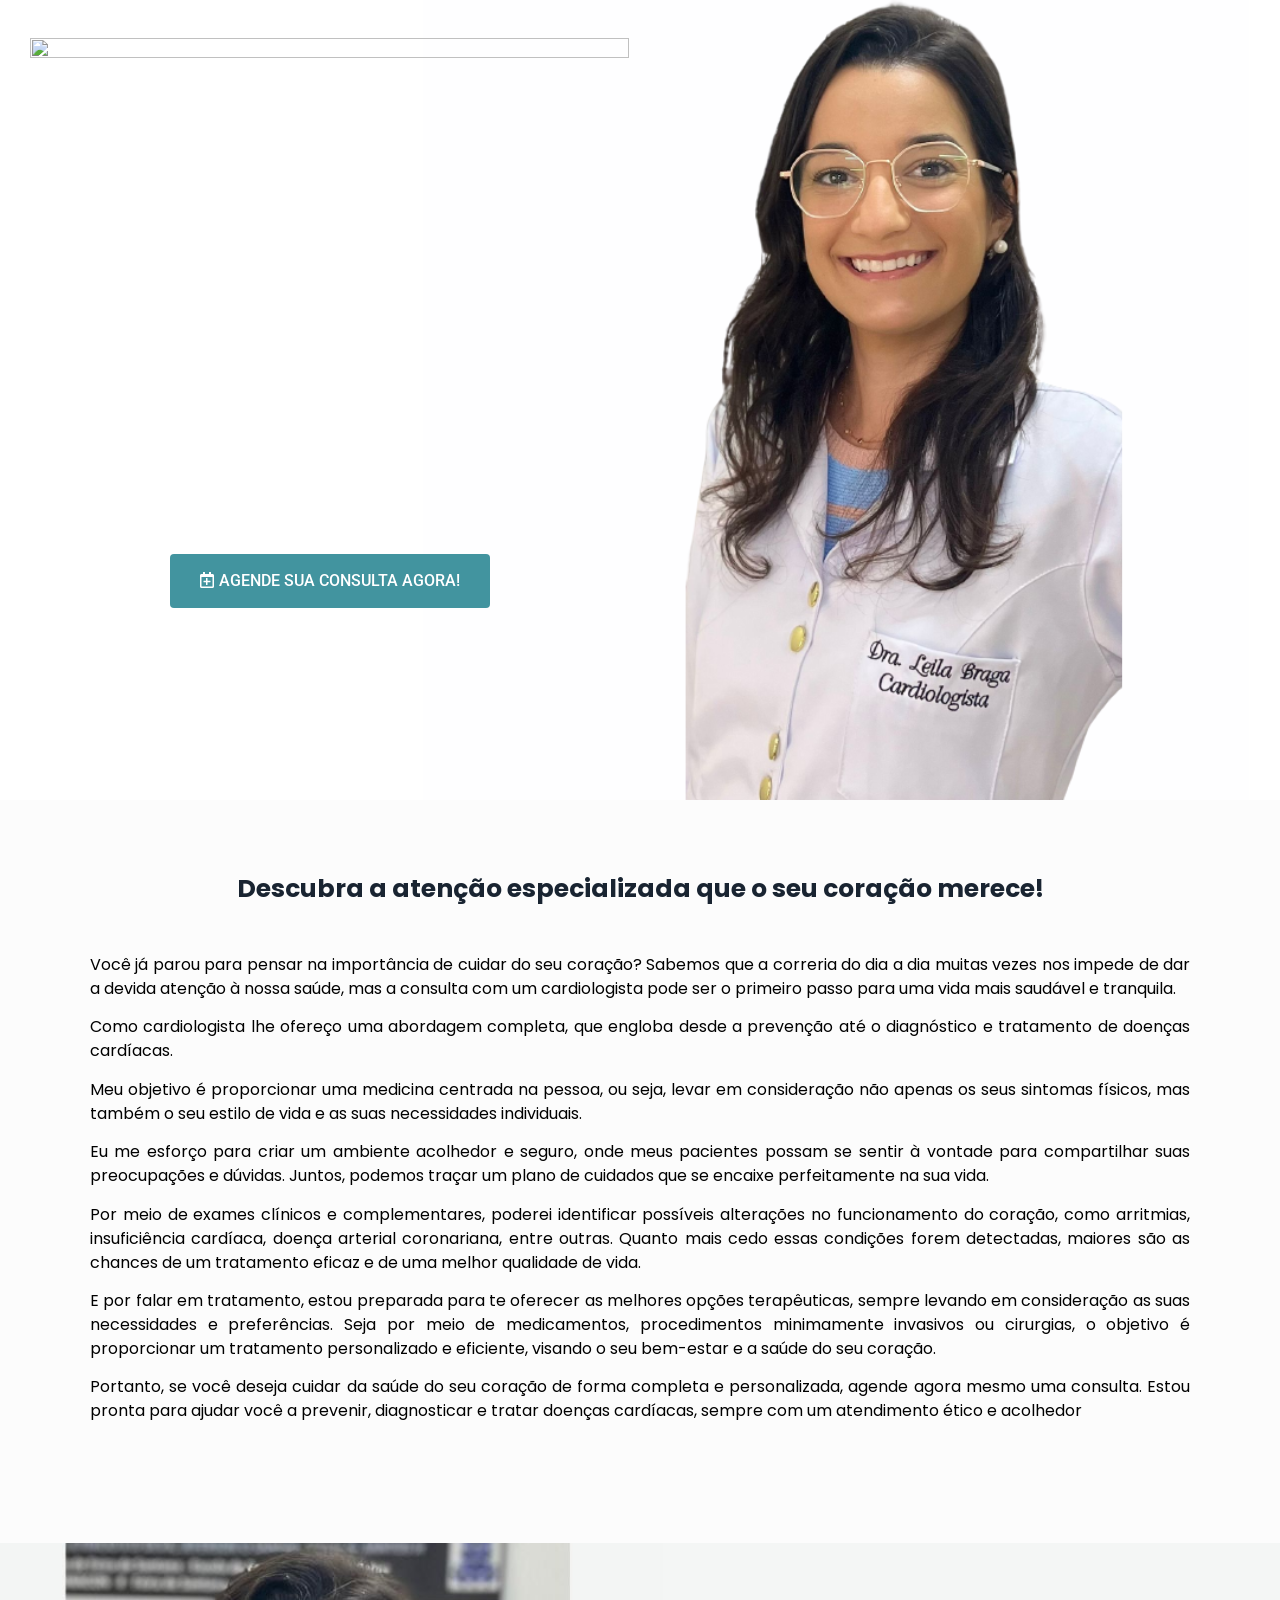
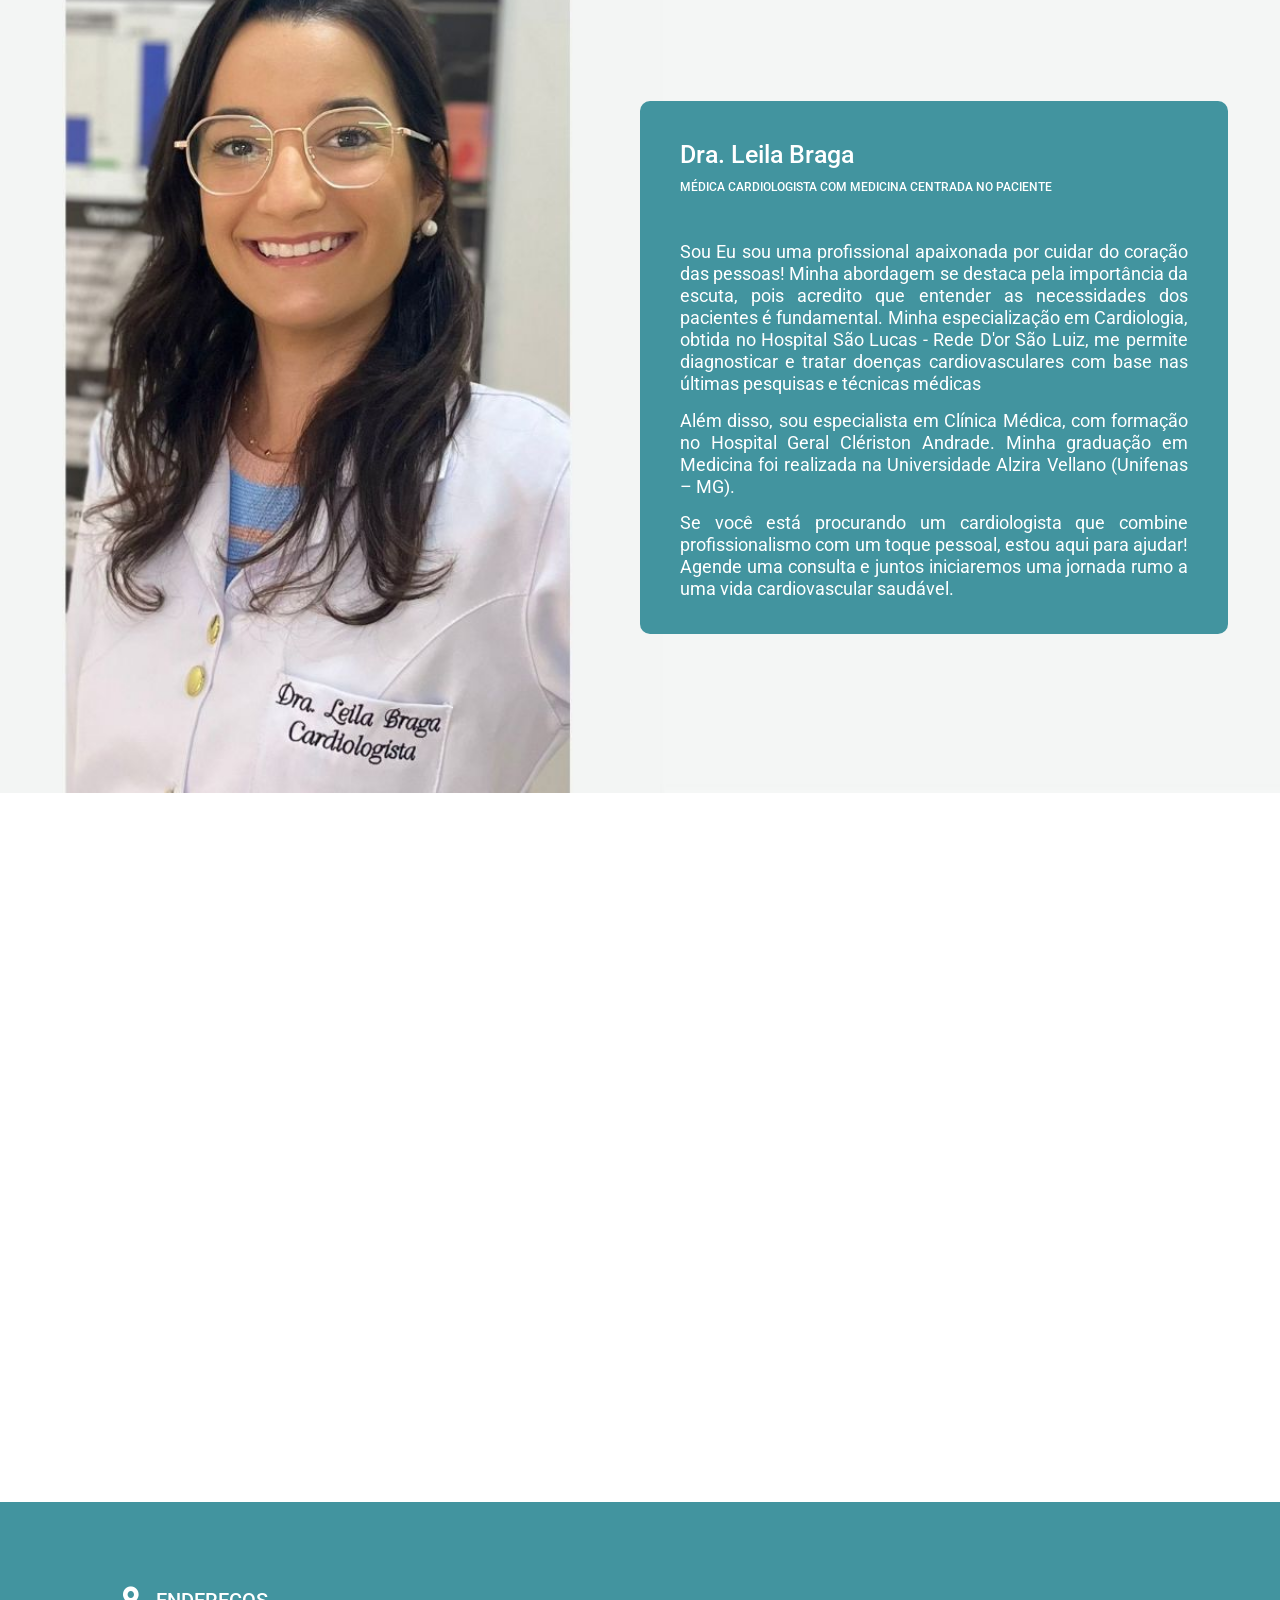
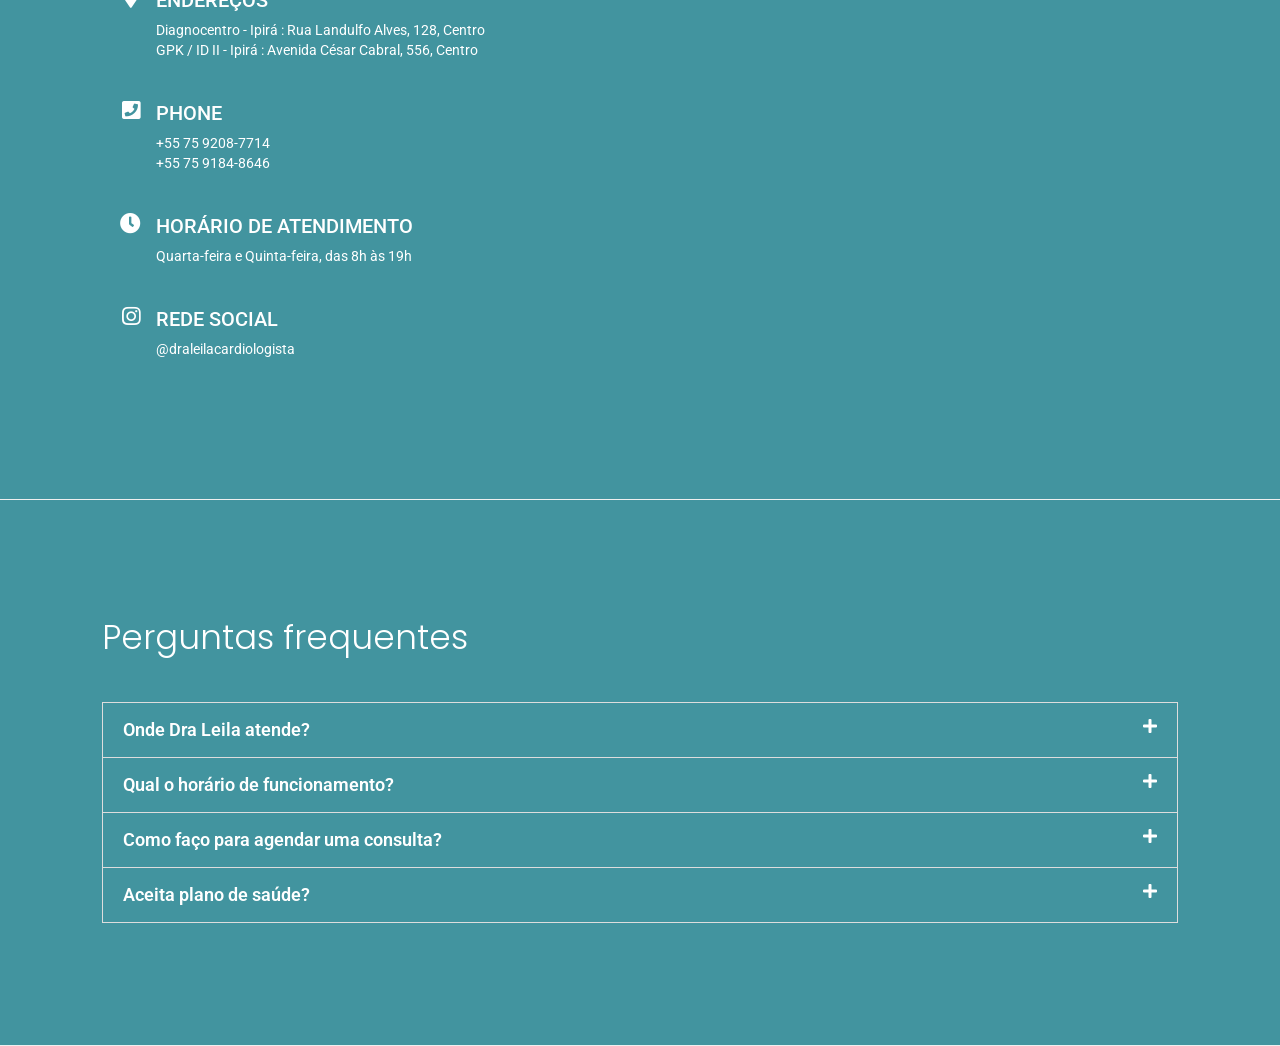
==== commit ff014381: "added" ====
--- a/index.html
+++ b/index.html
@@ -14,19 +14,19 @@
 	<meta name="robots" content="max-image-preview:large">
 	<meta name="generator" content="All in One SEO (AIOSEO) 4.4.0.1">
 	<meta property="og:locale" content="pt_BR">
-	<meta property="og:site_name" content="Dra Karoliny Ribeiro -">
+	<meta property="og:site_name" content="Dra Leila Braga -">
 	<meta property="og:type" content="article">
-	<meta property="og:title" content="Cardiologista - Dra Karoliny Ribeiro">
+	<meta property="og:title" content="Cardiologista - Dra Leila Braga">
 	<meta property="og:description"
 		content="AGENDE SUA CONSULTA AGORA! Encontre o cuidado especializado que seu coração merece! Sua saúde cardíaca é uma prioridade para mim. Como médica cardiologista, estou aqui para oferecer a você um atendimento de excelência e cuidados personalizados para o seu coração.Entendo a importância de ouvir meus pacientes, compreender suas preocupações e fornecer soluções eficazes. No meu">
 	<meta property="article:published_time" content="2023-06-29T19:36:17+00:00">
 	<meta property="article:modified_time" content="2023-06-30T18:51:26+00:00">
 	<meta name="twitter:card" content="summary_large_image">
-	<meta name="twitter:title" content="Cardiologista - Dra Karoliny Ribeiro">
+	<meta name="twitter:title" content="Cardiologista - Dra Leila Braga">
 	<meta name="twitter:description"
 		content="AGENDE SUA CONSULTA AGORA! Encontre o cuidado especializado que seu coração merece! Sua saúde cardíaca é uma prioridade para mim. Como médica cardiologista, estou aqui para oferecer a você um atendimento de excelência e cuidados personalizados para o seu coração.Entendo a importância de ouvir meus pacientes, compreender suas preocupações e fornecer soluções eficazes. No meu">
 	<script type="application/ld+json" class="aioseo-schema">
-			{"@context":"https:\/\/schema.org","@graph":[{"@type":"BreadcrumbList","@id":"https:\/\/drakarolribeiro.com.br\/consulta\/#breadcrumblist","itemListElement":[{"@type":"ListItem","@id":"https:\/\/drakarolribeiro.com.br\/#listItem","position":1,"item":{"@type":"WebPage","@id":"https:\/\/drakarolribeiro.com.br\/","name":"In\u00edcio","description":"Cardiologista em Salvador - BA Voc\u00ea MERECE ter o controle da sua vida. N\u00e3o deixe a sua sa\u00fade te limitar! A minha miss\u00e3o \u00e9 te entregar a sua vida de volta, com muita qualidade, com hipertens\u00e3o e colesterol controlados, bem longe da obesidade! AGENDE SUA CONSULTA AGORA! A sua sa\u00fade n\u00e3o est\u00e1 perdida, voc\u00ea pode","url":"https:\/\/drakarolribeiro.com.br\/"},"nextItem":"https:\/\/drakarolribeiro.com.br\/consulta\/#listItem"},{"@type":"ListItem","@id":"https:\/\/drakarolribeiro.com.br\/consulta\/#listItem","position":2,"item":{"@type":"WebPage","@id":"https:\/\/drakarolribeiro.com.br\/consulta\/","name":"Cardiologista","description":"AGENDE SUA CONSULTA AGORA! Encontre o cuidado especializado que seu cora\u00e7\u00e3o merece! Sua sa\u00fade card\u00edaca \u00e9 uma prioridade para mim. Como m\u00e9dica cardiologista, estou aqui para oferecer a voc\u00ea um atendimento de excel\u00eancia e cuidados personalizados para o seu cora\u00e7\u00e3o.Entendo a import\u00e2ncia de ouvir meus pacientes, compreender suas preocupa\u00e7\u00f5es e fornecer solu\u00e7\u00f5es eficazes. No meu","url":"https:\/\/drakarolribeiro.com.br\/consulta\/"},"previousItem":"https:\/\/drakarolribeiro.com.br\/#listItem"}]},{"@type":"Organization","@id":"https:\/\/drakarolribeiro.com.br\/#organization","name":"Dra Karol Ribeiro","url":"https:\/\/drakarolribeiro.com.br\/"},{"@type":"WebPage","@id":"https:\/\/drakarolribeiro.com.br\/consulta\/#webpage","url":"https:\/\/drakarolribeiro.com.br\/consulta\/","name":"Cardiologista - Dra Karoliny Ribeiro","description":"AGENDE SUA CONSULTA AGORA! Encontre o cuidado especializado que seu cora\u00e7\u00e3o merece! Sua sa\u00fade card\u00edaca \u00e9 uma prioridade para mim. Como m\u00e9dica cardiologista, estou aqui para oferecer a voc\u00ea um atendimento de excel\u00eancia e cuidados personalizados para o seu cora\u00e7\u00e3o.Entendo a import\u00e2ncia de ouvir meus pacientes, compreender suas preocupa\u00e7\u00f5es e fornecer solu\u00e7\u00f5es eficazes. No meu","inLanguage":"pt-BR","isPartOf":{"@id":"https:\/\/drakarolribeiro.com.br\/#website"},"breadcrumb":{"@id":"https:\/\/drakarolribeiro.com.br\/consulta\/#breadcrumblist"},"datePublished":"2023-06-29T19:36:17-03:00","dateModified":"2023-06-30T18:51:26-03:00"},{"@type":"WebSite","@id":"https:\/\/drakarolribeiro.com.br\/#website","url":"https:\/\/drakarolribeiro.com.br\/","name":"Dra Karol Ribeiro","inLanguage":"pt-BR","publisher":{"@id":"https:\/\/drakarolribeiro.com.br\/#organization"}}]}
+			{"@context":"https:\/\/schema.org","@graph":[{"@type":"BreadcrumbList","@id":"https:\/\/drakarolribeiro.com.br\/consulta\/#breadcrumblist","itemListElement":[{"@type":"ListItem","@id":"https:\/\/drakarolribeiro.com.br\/#listItem","position":1,"item":{"@type":"WebPage","@id":"https:\/\/drakarolribeiro.com.br\/","name":"In\u00edcio","description":"Cardiologista em Salvador - BA Voc\u00ea MERECE ter o controle da sua vida. N\u00e3o deixe a sua sa\u00fade te limitar! A minha miss\u00e3o \u00e9 te entregar a sua vida de volta, com muita qualidade, com hipertens\u00e3o e colesterol controlados, bem longe da obesidade! AGENDE SUA CONSULTA AGORA! A sua sa\u00fade n\u00e3o est\u00e1 perdida, voc\u00ea pode","url":"https:\/\/drakarolribeiro.com.br\/"},"nextItem":"https:\/\/drakarolribeiro.com.br\/consulta\/#listItem"},{"@type":"ListItem","@id":"https:\/\/drakarolribeiro.com.br\/consulta\/#listItem","position":2,"item":{"@type":"WebPage","@id":"https:\/\/drakarolribeiro.com.br\/consulta\/","name":"Cardiologista","description":"AGENDE SUA CONSULTA AGORA! Encontre o cuidado especializado que seu cora\u00e7\u00e3o merece! Sua sa\u00fade card\u00edaca \u00e9 uma prioridade para mim. Como m\u00e9dica cardiologista, estou aqui para oferecer a voc\u00ea um atendimento de excel\u00eancia e cuidados personalizados para o seu cora\u00e7\u00e3o.Entendo a import\u00e2ncia de ouvir meus pacientes, compreender suas preocupa\u00e7\u00f5es e fornecer solu\u00e7\u00f5es eficazes. No meu","url":"https:\/\/drakarolribeiro.com.br\/consulta\/"},"previousItem":"https:\/\/drakarolribeiro.com.br\/#listItem"}]},{"@type":"Organization","@id":"https:\/\/drakarolribeiro.com.br\/#organization","name":"Dra Karol Ribeiro","url":"https:\/\/drakarolribeiro.com.br\/"},{"@type":"WebPage","@id":"https:\/\/drakarolribeiro.com.br\/consulta\/#webpage","url":"https:\/\/drakarolribeiro.com.br\/consulta\/","name":"Cardiologista - Dra Leila Braga","description":"AGENDE SUA CONSULTA AGORA! Encontre o cuidado especializado que seu cora\u00e7\u00e3o merece! Sua sa\u00fade card\u00edaca \u00e9 uma prioridade para mim. Como m\u00e9dica cardiologista, estou aqui para oferecer a voc\u00ea um atendimento de excel\u00eancia e cuidados personalizados para o seu cora\u00e7\u00e3o.Entendo a import\u00e2ncia de ouvir meus pacientes, compreender suas preocupa\u00e7\u00f5es e fornecer solu\u00e7\u00f5es eficazes. No meu","inLanguage":"pt-BR","isPartOf":{"@id":"https:\/\/drakarolribeiro.com.br\/#website"},"breadcrumb":{"@id":"https:\/\/drakarolribeiro.com.br\/consulta\/#breadcrumblist"},"datePublished":"2023-06-29T19:36:17-03:00","dateModified":"2023-06-30T18:51:26-03:00"},{"@type":"WebSite","@id":"https:\/\/drakarolribeiro.com.br\/#website","url":"https:\/\/drakarolribeiro.com.br\/","name":"Dra Karol Ribeiro","inLanguage":"pt-BR","publisher":{"@id":"https:\/\/drakarolribeiro.com.br\/#organization"}}]}
 		</script>
 	<!-- All in One SEO -->
 
@@ -960,6 +960,18 @@
 													Quanto mais cedo essas condições forem detectadas, maiores são as
 													chances de um tratamento eficaz e de uma melhor qualidade de vida.
 												</p>
+												<p>E por falar em tratamento, estou preparada para te oferecer as
+													melhores opções terapêuticas, sempre levando em consideração as suas
+													necessidades e preferências. Seja por meio de medicamentos,
+													procedimentos minimamente invasivos ou cirurgias, o objetivo é
+													proporcionar um tratamento personalizado e eficiente, visando o seu
+													bem-estar e a saúde do seu coração.
+												</p>
+												<p>Portanto, se você deseja cuidar da saúde do seu coração de forma
+													completa e personalizada, agende agora mesmo uma consulta. Estou
+													pronta para ajudar você a prevenir, diagnosticar e tratar doenças
+													cardíacas, sempre com um atendimento ético e acolhedor
+												</p>
 											</div>
 										</div>
 										<div class="elementor-element elementor-element-45bda90 elementor-align-center elementor-widget elementor-widget-button"
@@ -1028,6 +1040,33 @@
 			data-element_type="container"
 			data-settings="{&quot;background_background&quot;:&quot;classic&quot;,&quot;content_width&quot;:&quot;boxed&quot;}">
 			<div class="e-con-inner">
+				<div class="elementor-element elementor-element-10f8531 elementor-widget__width-initial elementor-widget-mobile__width-initial elementor-invisible elementor-widget elementor-widget-heading"
+					data-id="10f8531" data-element_type="widget"
+					data-settings="{&quot;_animation&quot;:&quot;fadeInUp&quot;}" data-widget_type="heading.default">
+					<div class="elementor-widget-container">
+						<h2 class="elementor-heading-title elementor-size-default">Clique no botão e agende sua consulta
+							agora mesmo!</h2>
+					</div>
+				</div>
+				<div class="elementor-element elementor-element-07016e7 e-con-full e-flex e-con" data-id="07016e7"
+					data-element_type="container" data-settings="{&quot;content_width&quot;:&quot;full&quot;}">
+					<div class="elementor-element elementor-element-3a3b8ff elementor-align-center elementor-invisible elementor-widget elementor-widget-button"
+						data-id="3a3b8ff" data-element_type="widget"
+						data-settings="{&quot;_animation&quot;:&quot;fadeInUp&quot;}" data-widget_type="button.default">
+						<div class="elementor-widget-container">
+							<div class="elementor-button-wrapper">
+								<a class="elementor-button elementor-button-link elementor-size-md"
+									href="https://wa.me/message/WES3FK6PZMSQI1" target="_blank" id="bt_ag_3">
+									<span class="elementor-button-content-wrapper">
+										<span class="elementor-button-icon elementor-align-icon-left">
+											<i aria-hidden="true" class="far fa-calendar-plus"></i> </span>
+										<span class="elementor-button-text">AGENDE SUA CONSULTA AGORA!</span>
+									</span>
+								</a>
+							</div>
+						</div>
+					</div>
+				</div>
 			</div>
 		</div>
 		<section
@@ -1434,7 +1473,7 @@
 
 	<div class="joinchat joinchat--right joinchat--btn" data-settings="{"
 		telephone":"5571996379575","mobile_only":false,"button_delay":3,"whatsapp_web":false,"qr":false,"message_views":2,"message_delay":10,"message_badge":false,"message_send":"Olá!
-		Gostaria de agendar uma consulta domiciliar com a Dra. Karoliny Ribeiro","message_hash":""}">
+		Gostaria de agendar uma consulta domiciliar com a Dra. Leila Braga","message_hash":""}">
 		<div class="joinchat__button">
 			<div class="joinchat__button__open"></div>
 		</div>
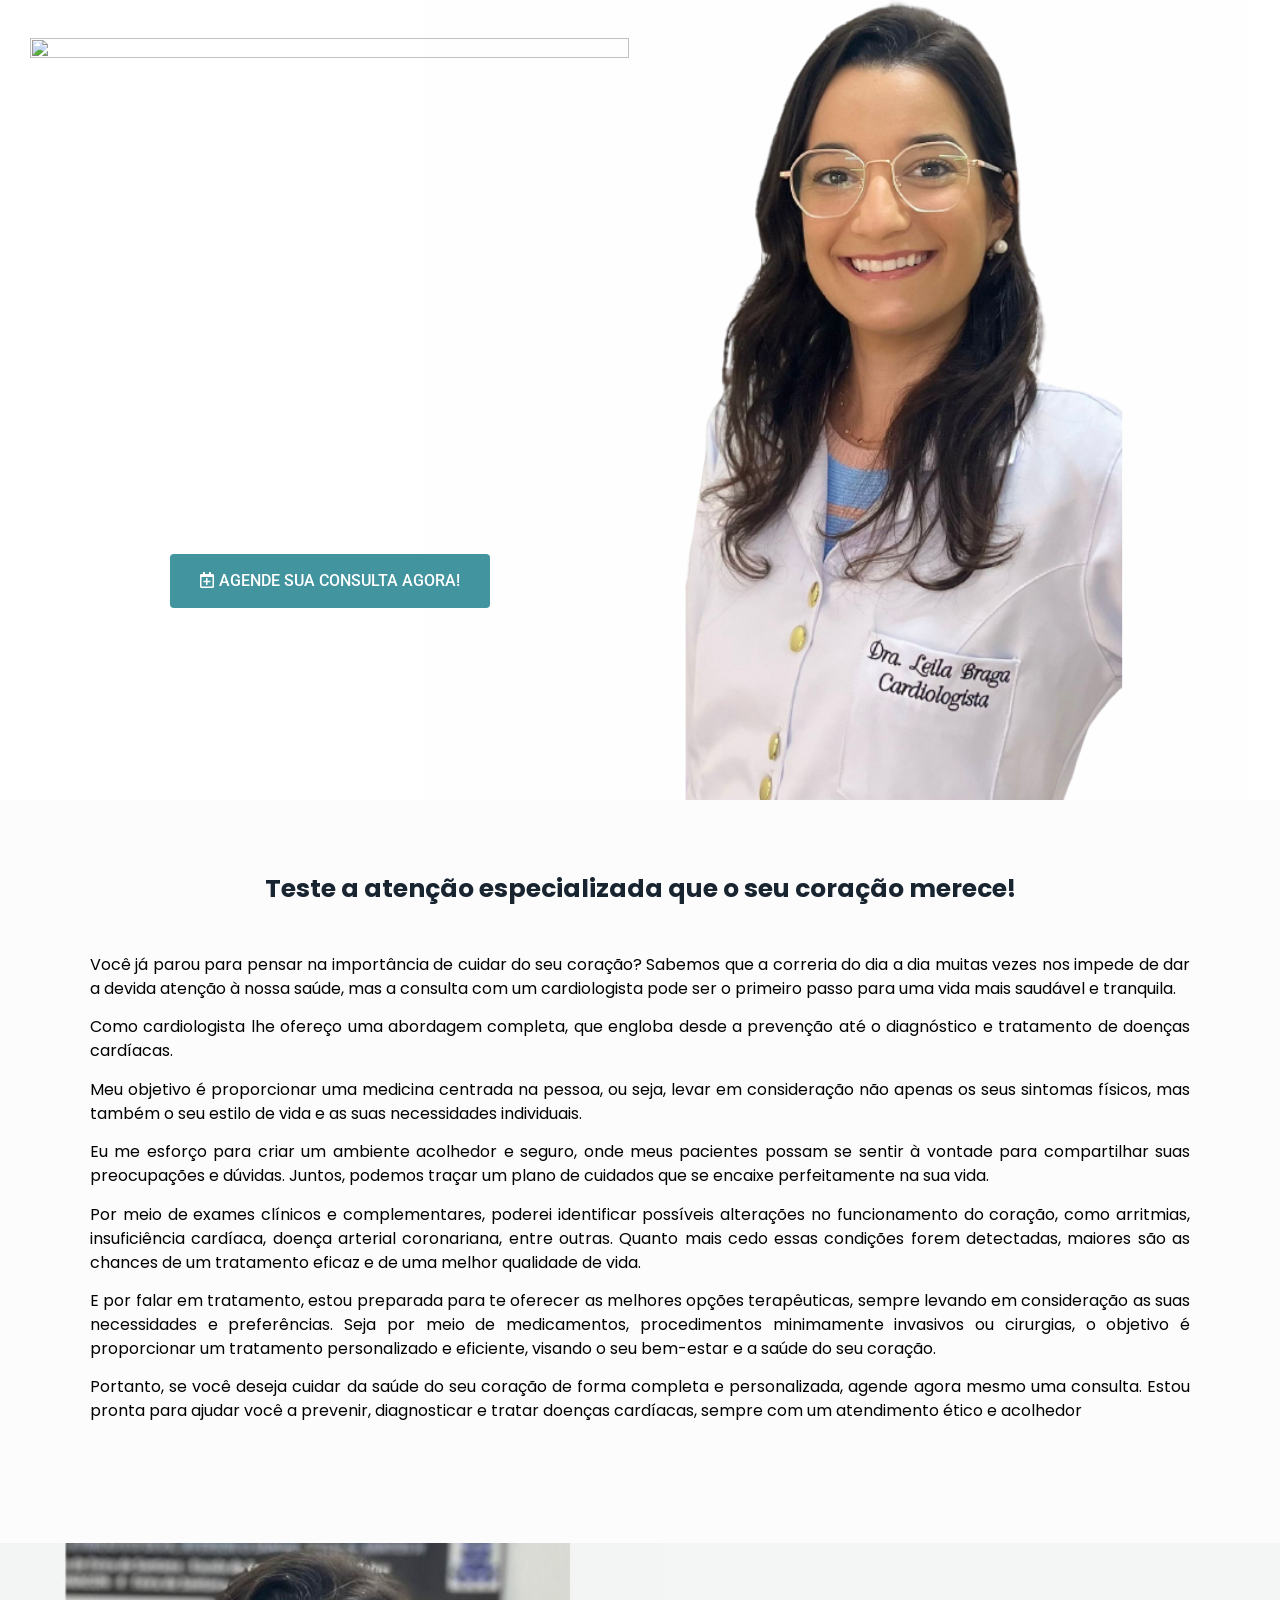
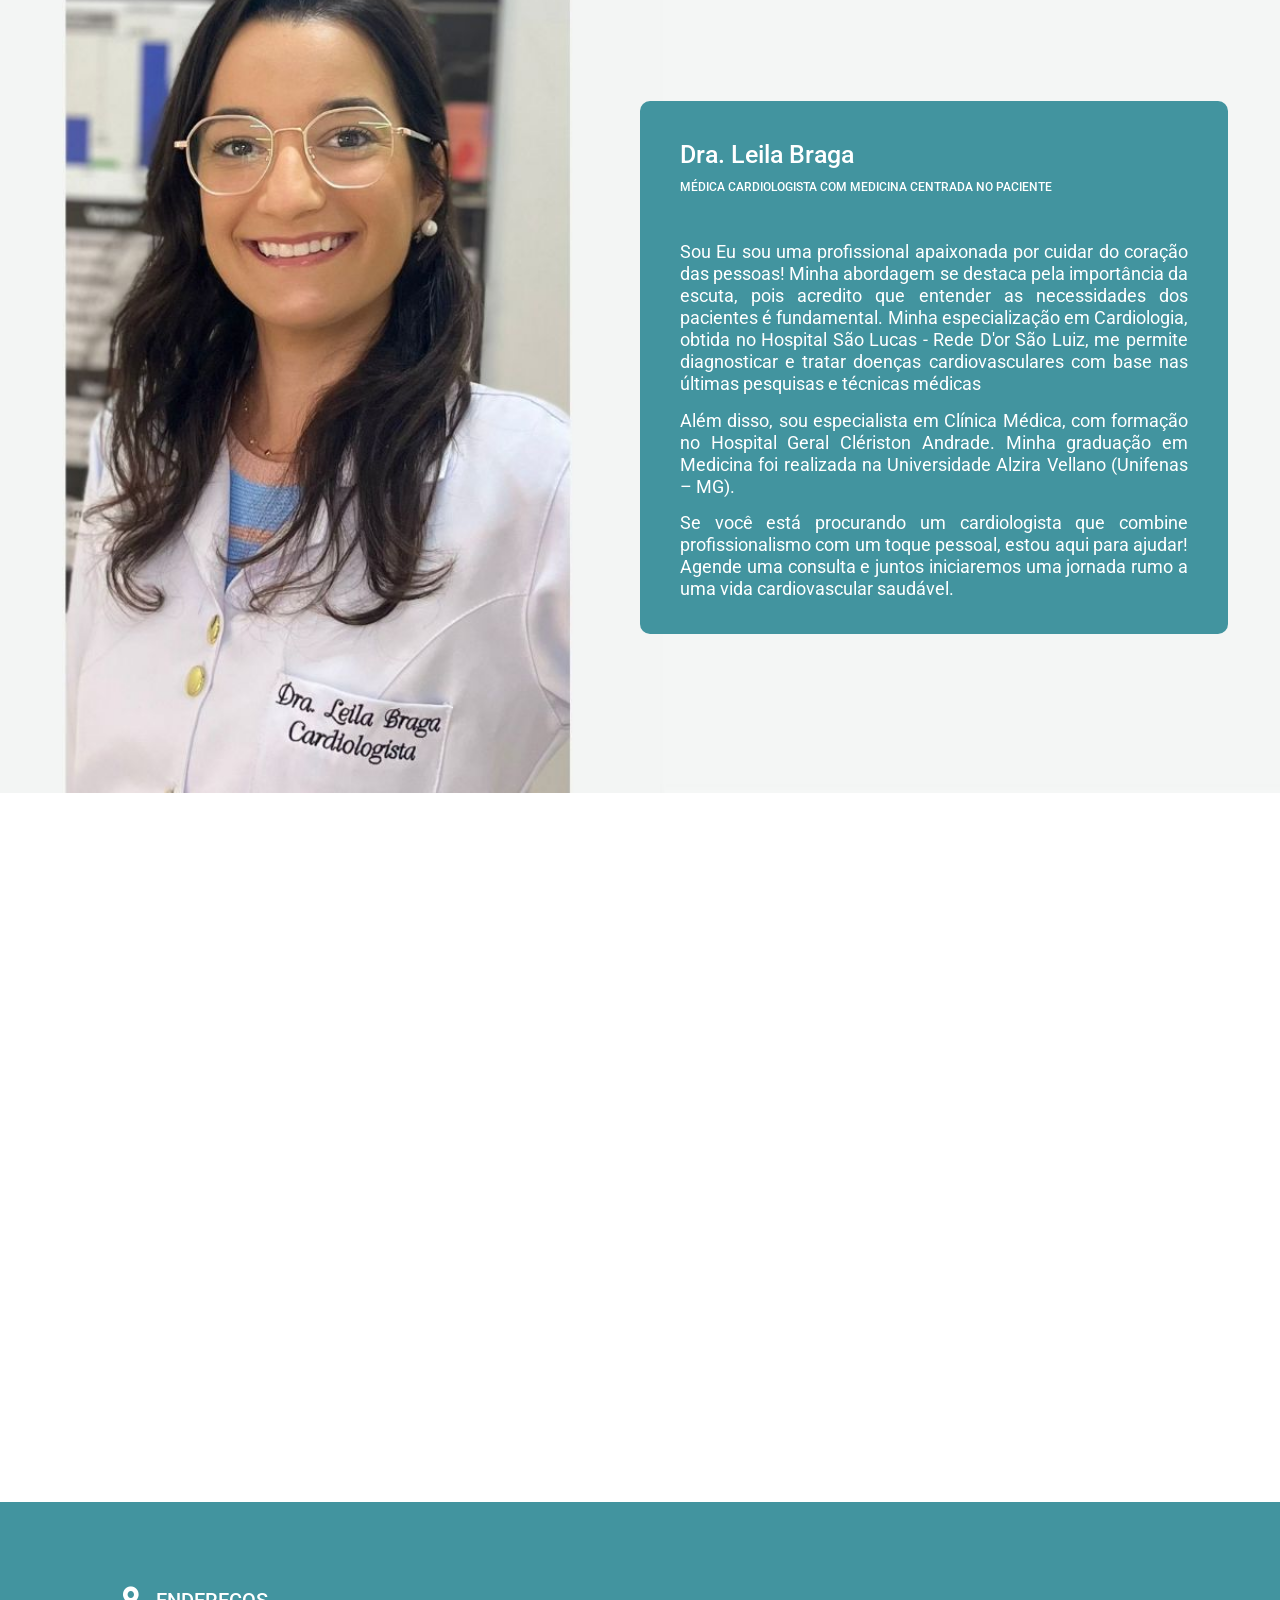
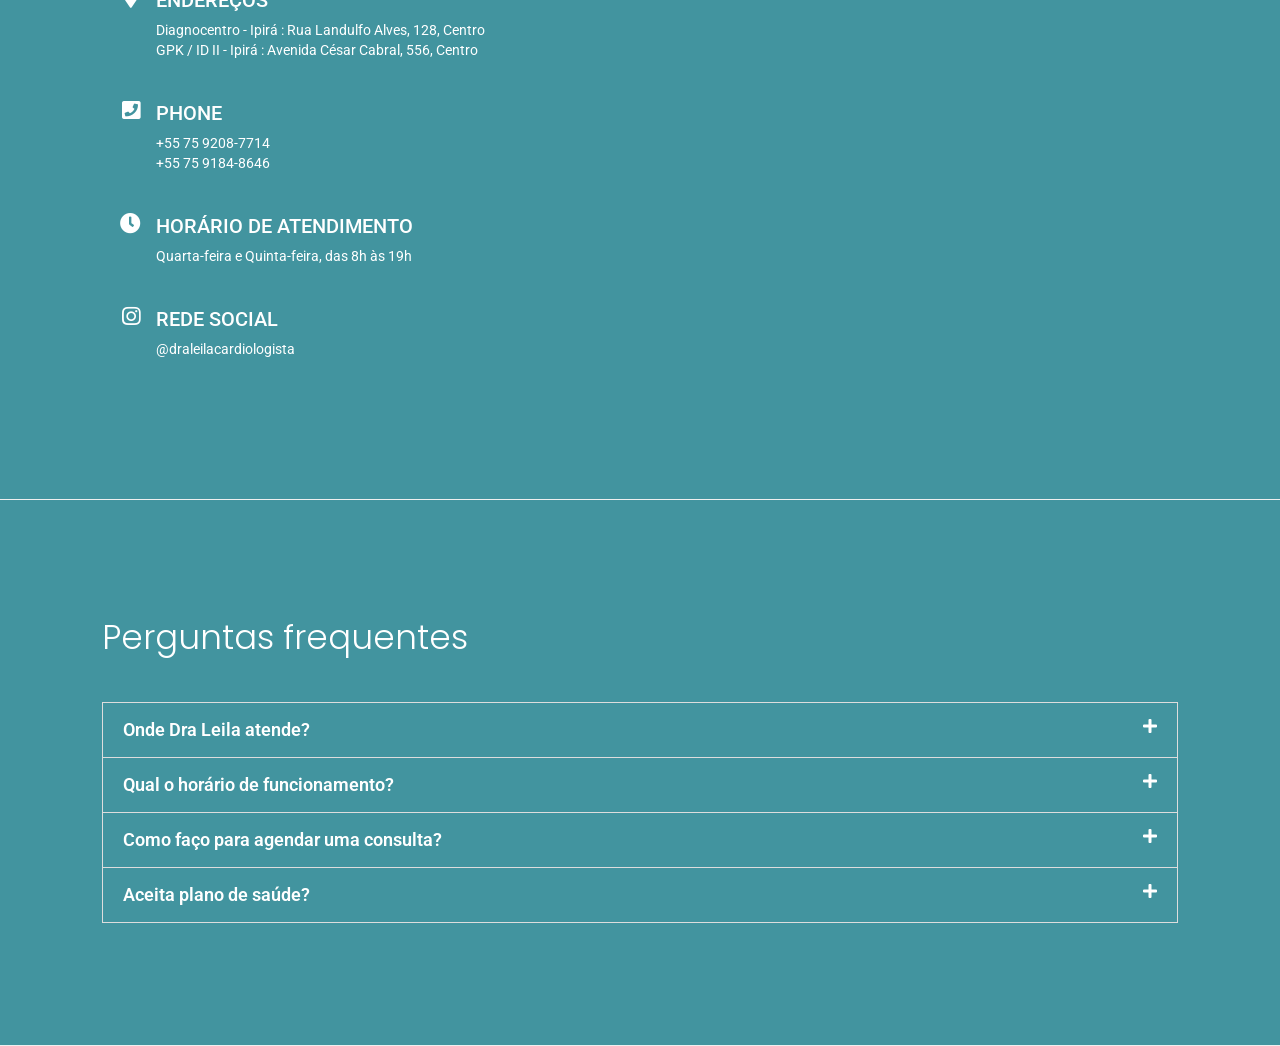
==== commit 0ca611d3: "added" ====
--- a/index.html
+++ b/index.html
@@ -598,13 +598,16 @@
 	<meta name="generator" content="Site Kit by Google 1.104.0">
 	<meta name="generator"
 		content="Elementor 3.14.1; features: e_dom_optimization, e_optimized_assets_loading, e_optimized_css_loading, a11y_improvements, additional_custom_breakpoints; settings: css_print_method-external, google_font-enabled, font_display-swap">
-	<!-- Google Tag Manager -->
-	<script type="rocketlazyloadscript">(function(w,d,s,l,i){w[l]=w[l]||[];w[l].push({'gtm.start':
-new Date().getTime(),event:'gtm.js'});var f=d.getElementsByTagName(s)[0],
-j=d.createElement(s),dl=l!='dataLayer'?'&l='+l:'';j.async=true;j.src=
-'https://www.googletagmanager.com/gtm.js?id='+i+dl;f.parentNode.insertBefore(j,f);
-})(window,document,'script','dataLayer','GTM-KC5DBLC');</script>
-	<!-- End Google Tag Manager -->
+		
+		<!-- Google tag (gtag.js) -->
+<script async src="https://www.googletagmanager.com/gtag/js?id=AW-11285711126"></script>
+<script>
+  window.dataLayer = window.dataLayer || [];
+  function gtag(){dataLayer.push(arguments);}
+  gtag('js', new Date());
+
+  gtag('config', 'AW-11285711126');
+</script>
 
 	<!-- Snippet do Gerenciador de Tags do Google adicionado pelo Site Kit -->
 	<script type="rocketlazyloadscript">
@@ -639,11 +642,7 @@
 
 <body
 	class="page-template page-template-elementor_canvas page page-id-302 elementor-default elementor-template-canvas elementor-kit-5 elementor-page elementor-page-302">
-	<!-- Snippet do Google Tag Manager (noscript) adicionado pelo Site Kit -->
-	<noscript>
-		<iframe src="https://www.googletagmanager.com/ns.html?id=GTM-MZBQ7CP" height="0" width="0"
-			style="display:none;visibility:hidden"></iframe>
-	</noscript>
+	
 	<!-- Finalizar o snippet do Gerenciador de Tags do Google (noscript) adicionado pelo Site Kit -->
 	<svg xmlns="http://www.w3.org/2000/svg" viewBox="0 0 0 0" width="0" height="0" focusable="false" role="none"
 		style="visibility: hidden; position: absolute; left: -9999px; overflow: hidden;">
@@ -765,10 +764,7 @@
 				<fecomposite in2="SourceGraphic" operator="in" />
 			</filter>
 		</defs>
-	</svg><!-- Google Tag Manager (noscript) -->
-	<noscript><iframe src="https://www.googletagmanager.com/ns.html?id=GTM-KC5DBLC" height="0" width="0"
-			style="display:none;visibility:hidden"></iframe></noscript>
-	<!-- End Google Tag Manager (noscript) -->
+	</svg>
 	<div data-elementor-type="wp-page" data-elementor-id="302" class="elementor elementor-302"
 		data-elementor-post-type="page">
 		<section
@@ -895,7 +891,7 @@
 														font-size: 59px
 													}
 												</style>
-												<h2 class="elementor-heading-title elementor-size-default"><b>Descubra a
+												<h2 class="elementor-heading-title elementor-size-default"><b>Teste a
 														atenção especializada que o seu coração merece!
 													</b></h2>
 											</div>
@@ -1056,7 +1052,7 @@
 						<div class="elementor-widget-container">
 							<div class="elementor-button-wrapper">
 								<a class="elementor-button elementor-button-link elementor-size-md"
-									href="https://wa.me/message/WES3FK6PZMSQI1" target="_blank" id="bt_ag_3">
+									href="https://linktr.ee/leilabraga?utm_source=linktree_profile_share&ltsid=925be33f-307c-40a6-8d41-c5e8baa92f28" target="_blank" id="bt_ag_3">
 									<span class="elementor-button-content-wrapper">
 										<span class="elementor-button-icon elementor-align-icon-left">
 											<i aria-hidden="true" class="far fa-calendar-plus"></i> </span>
